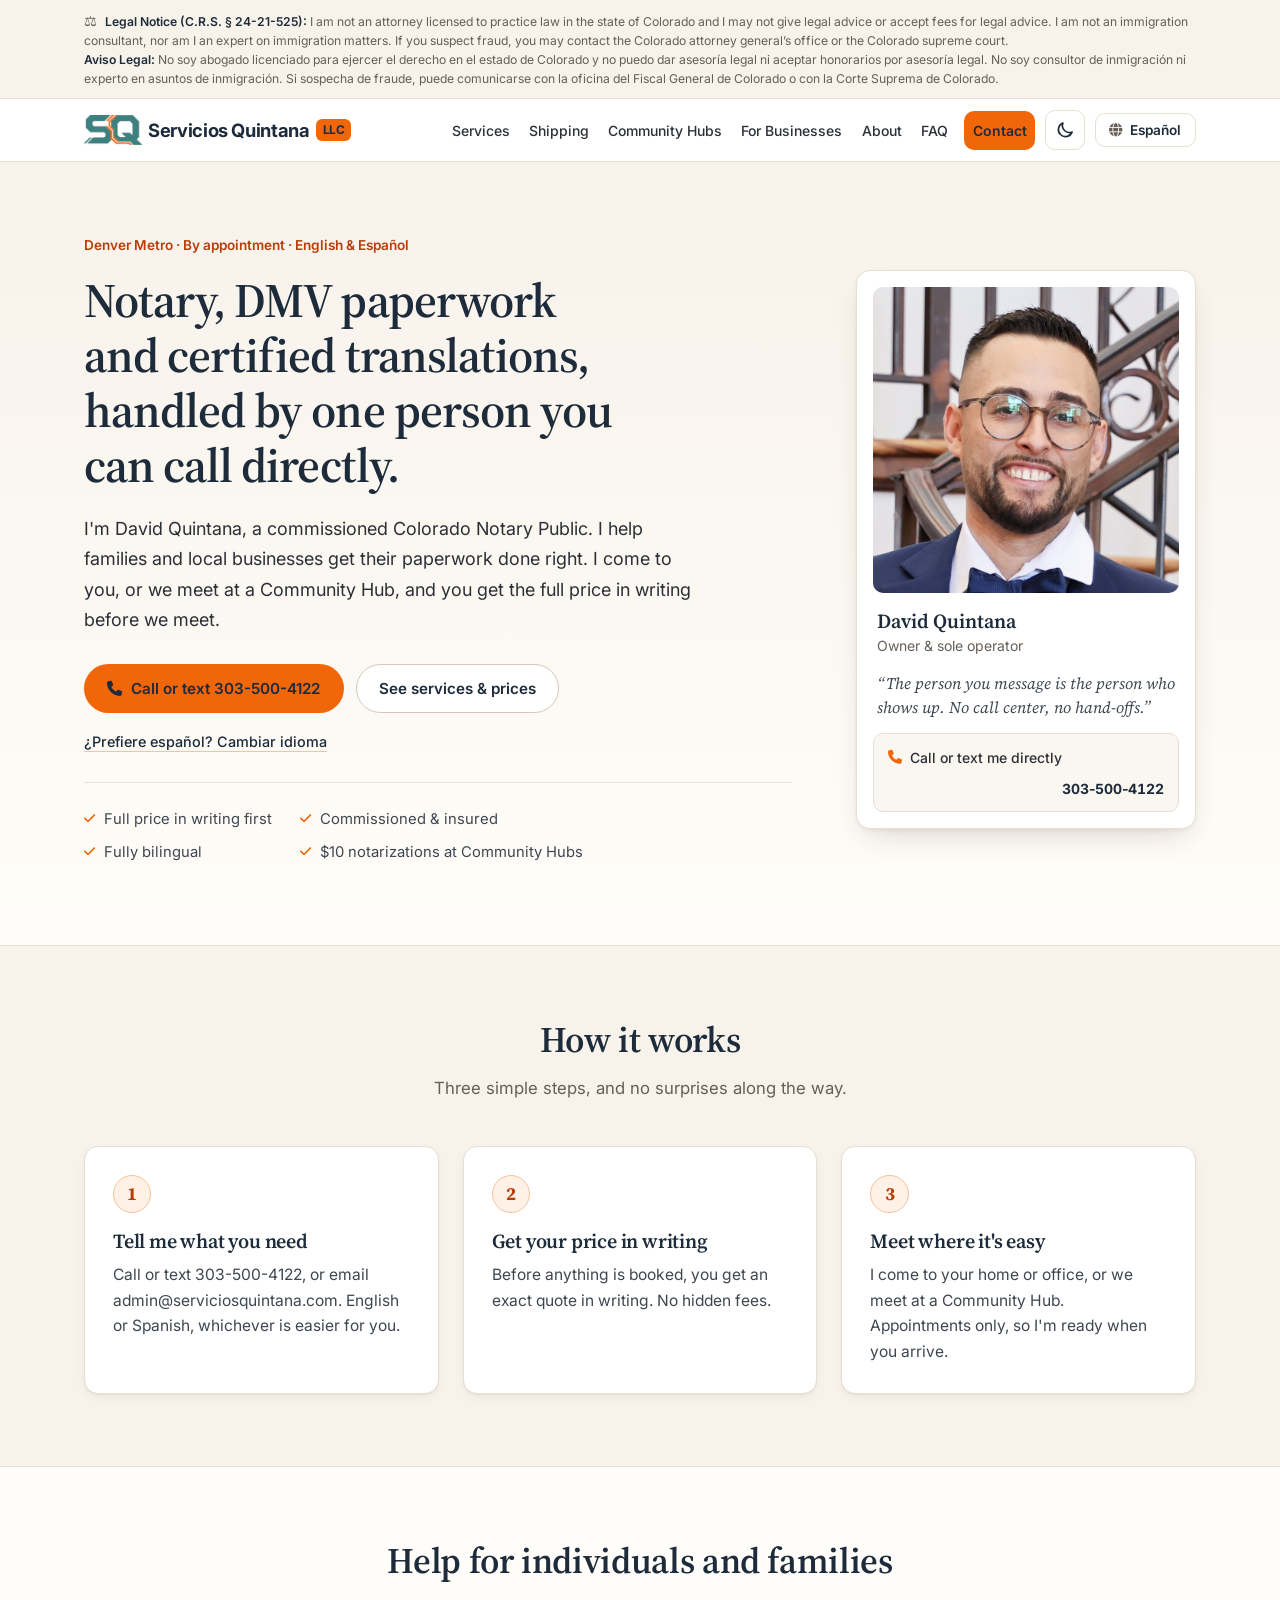
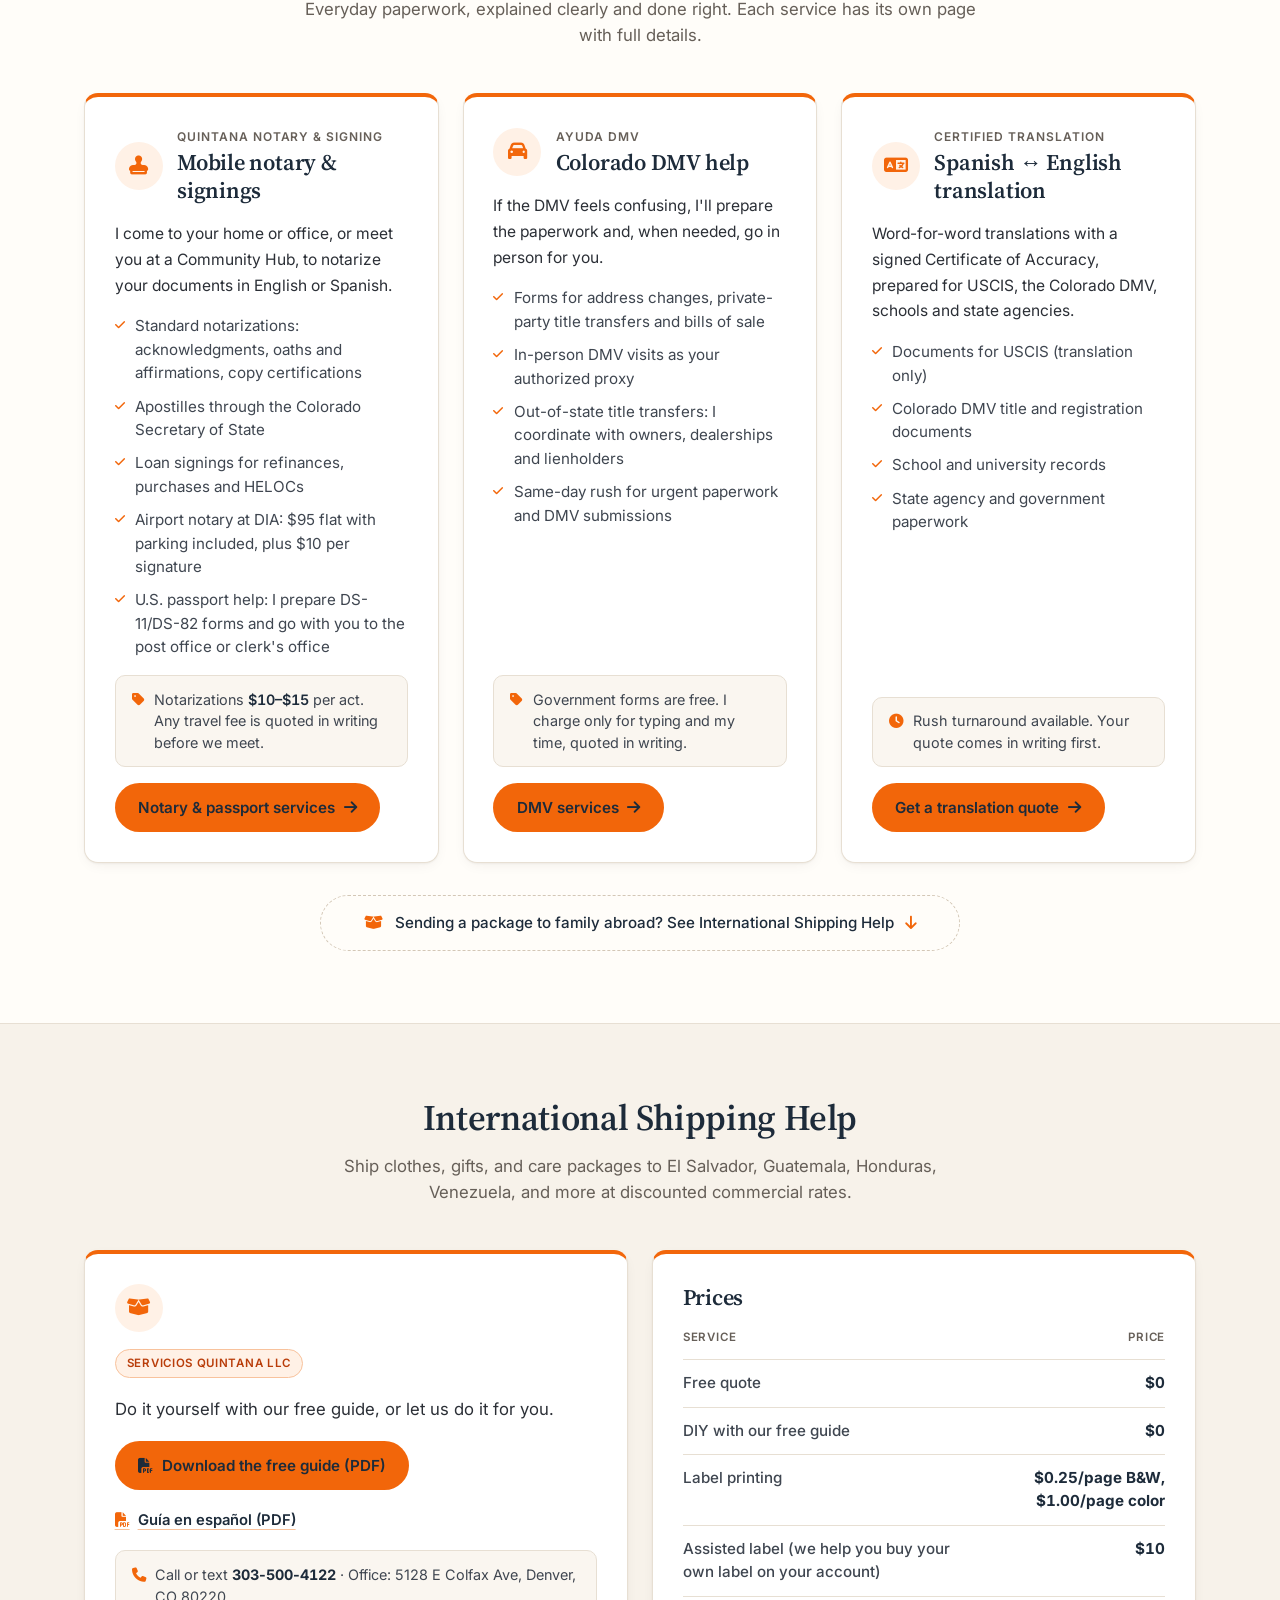
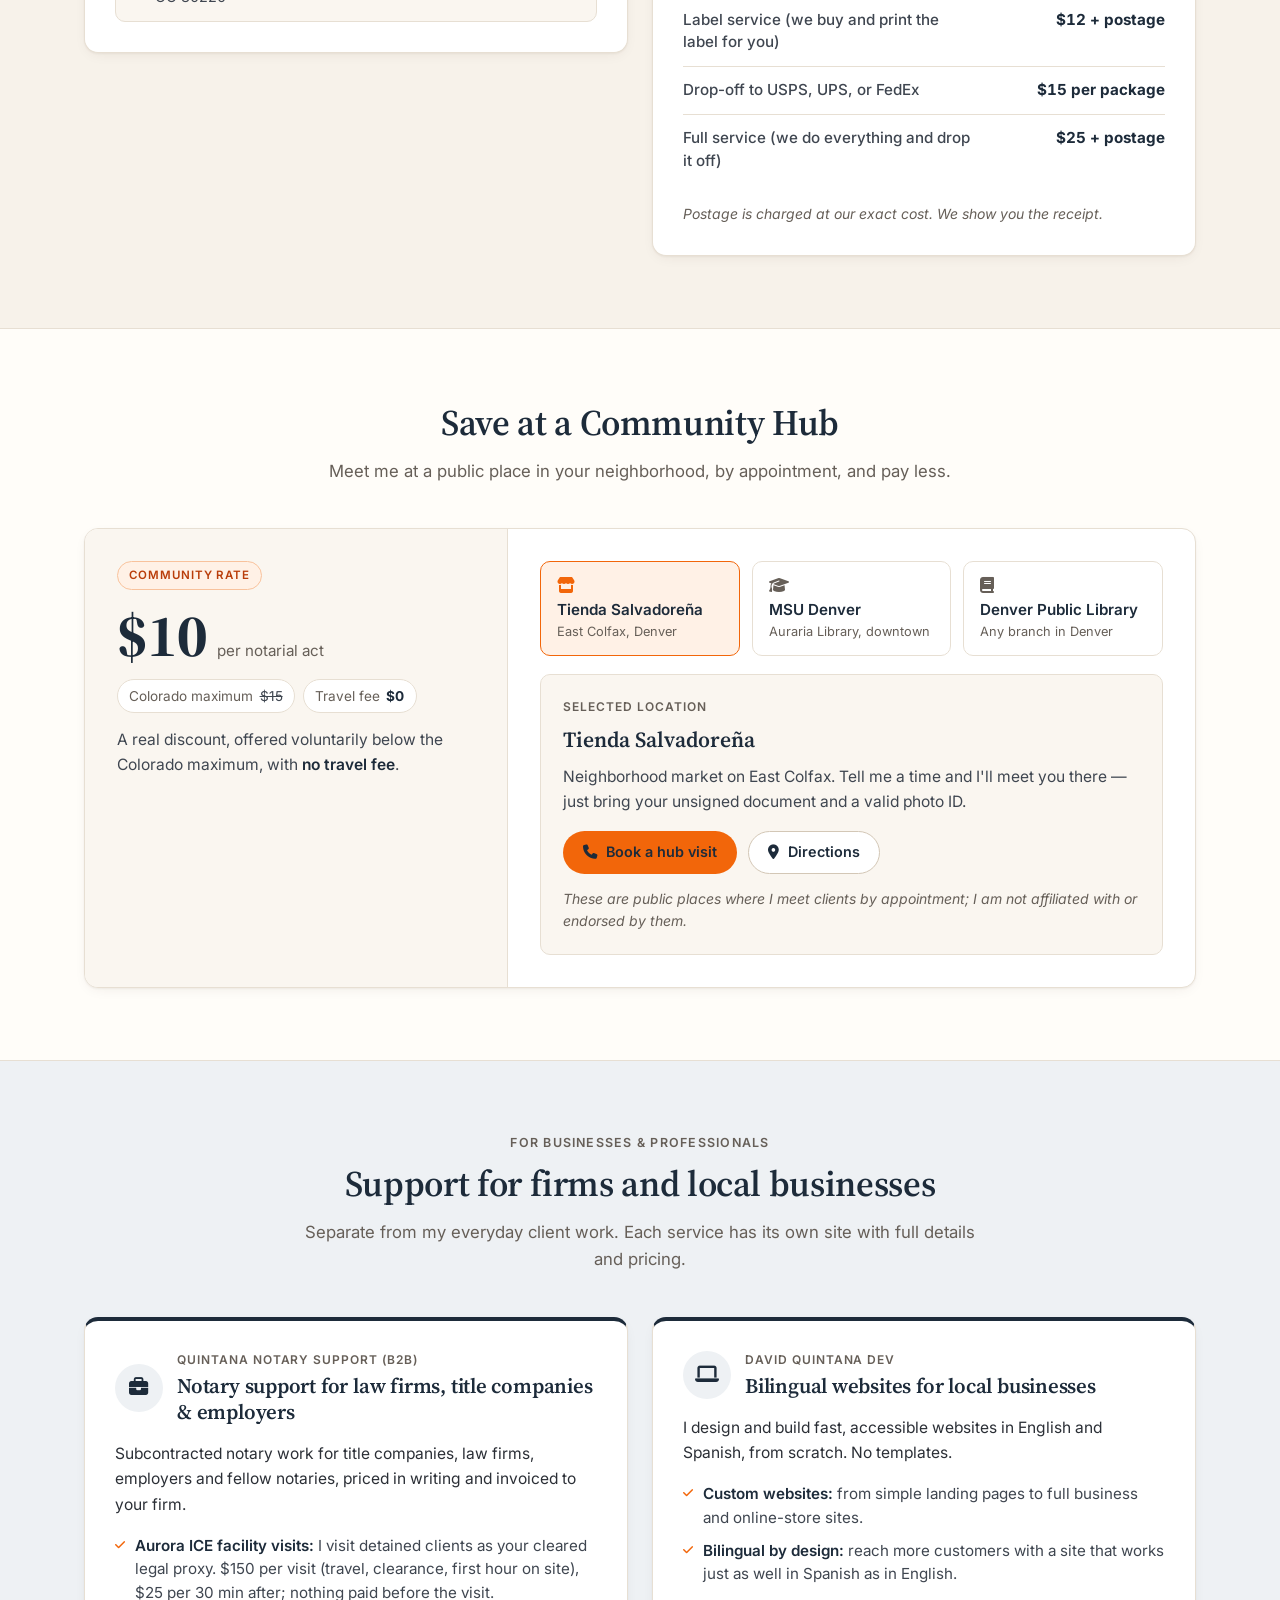
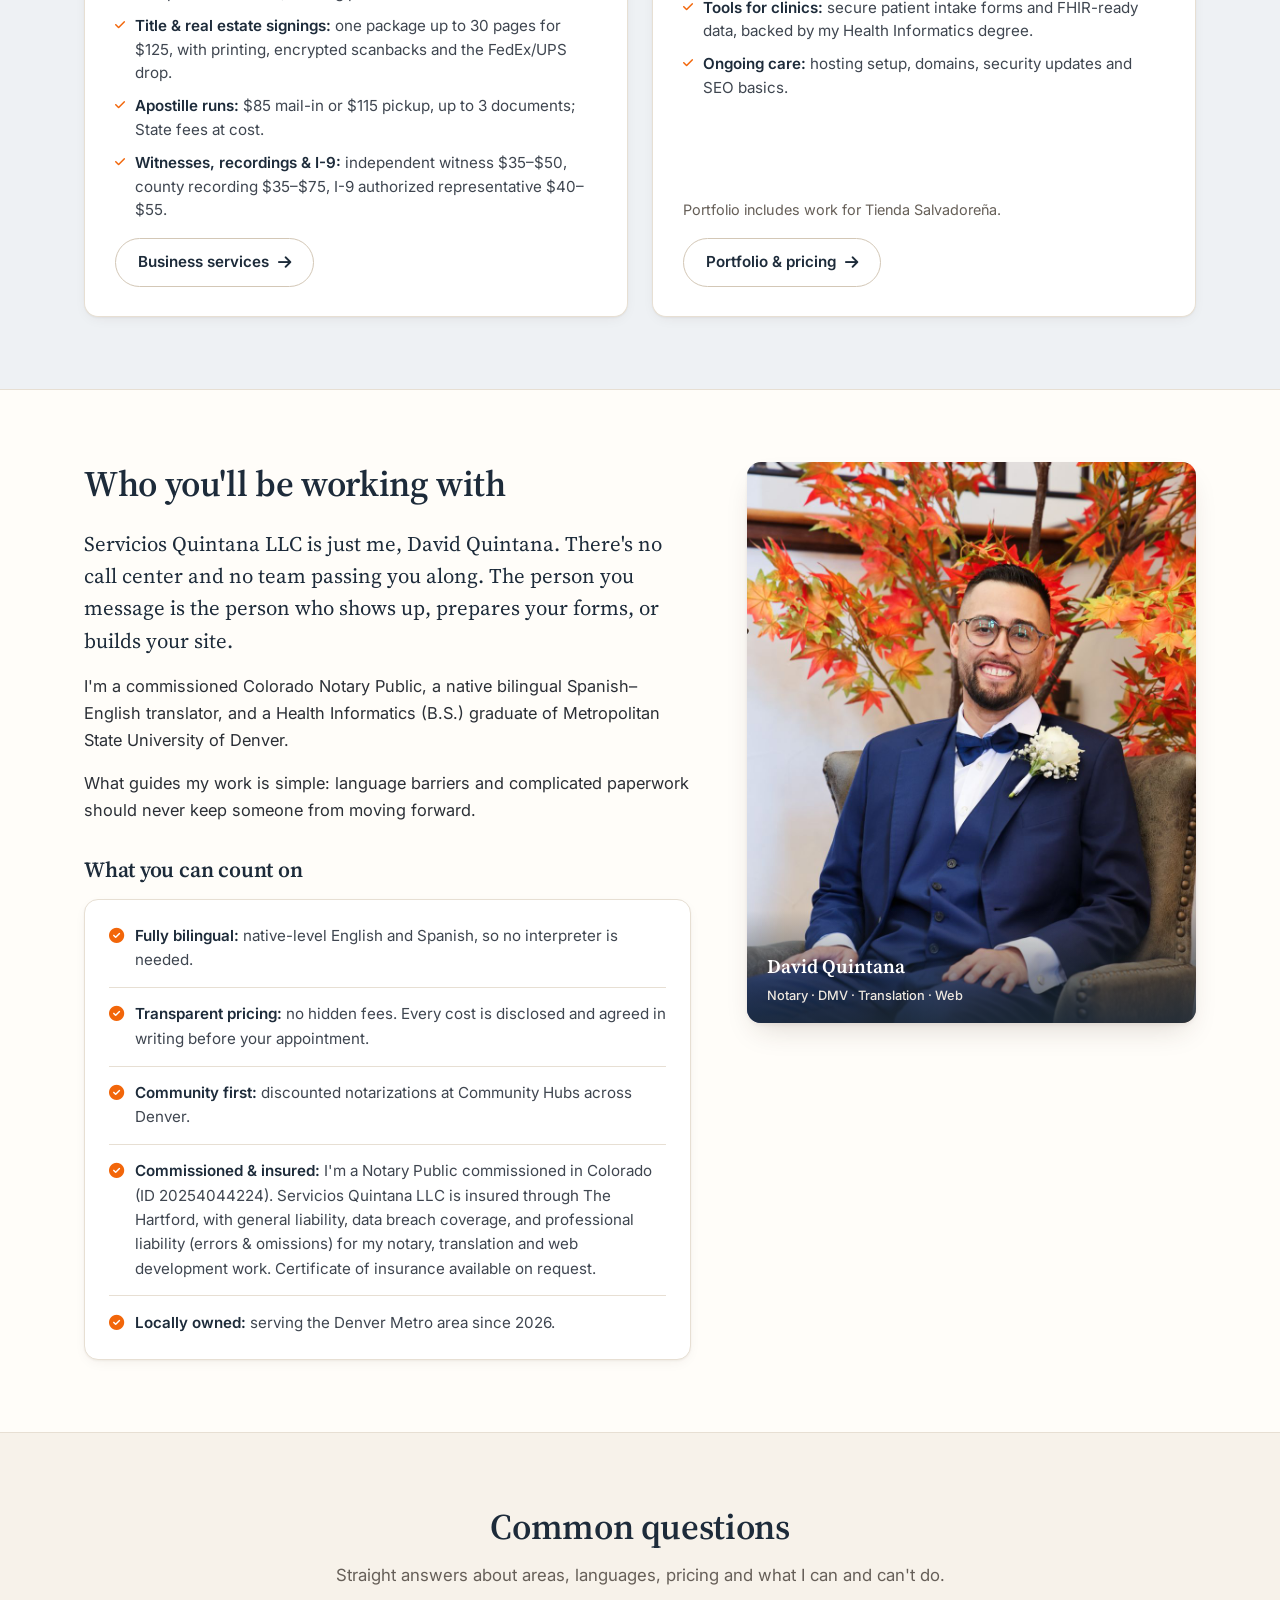
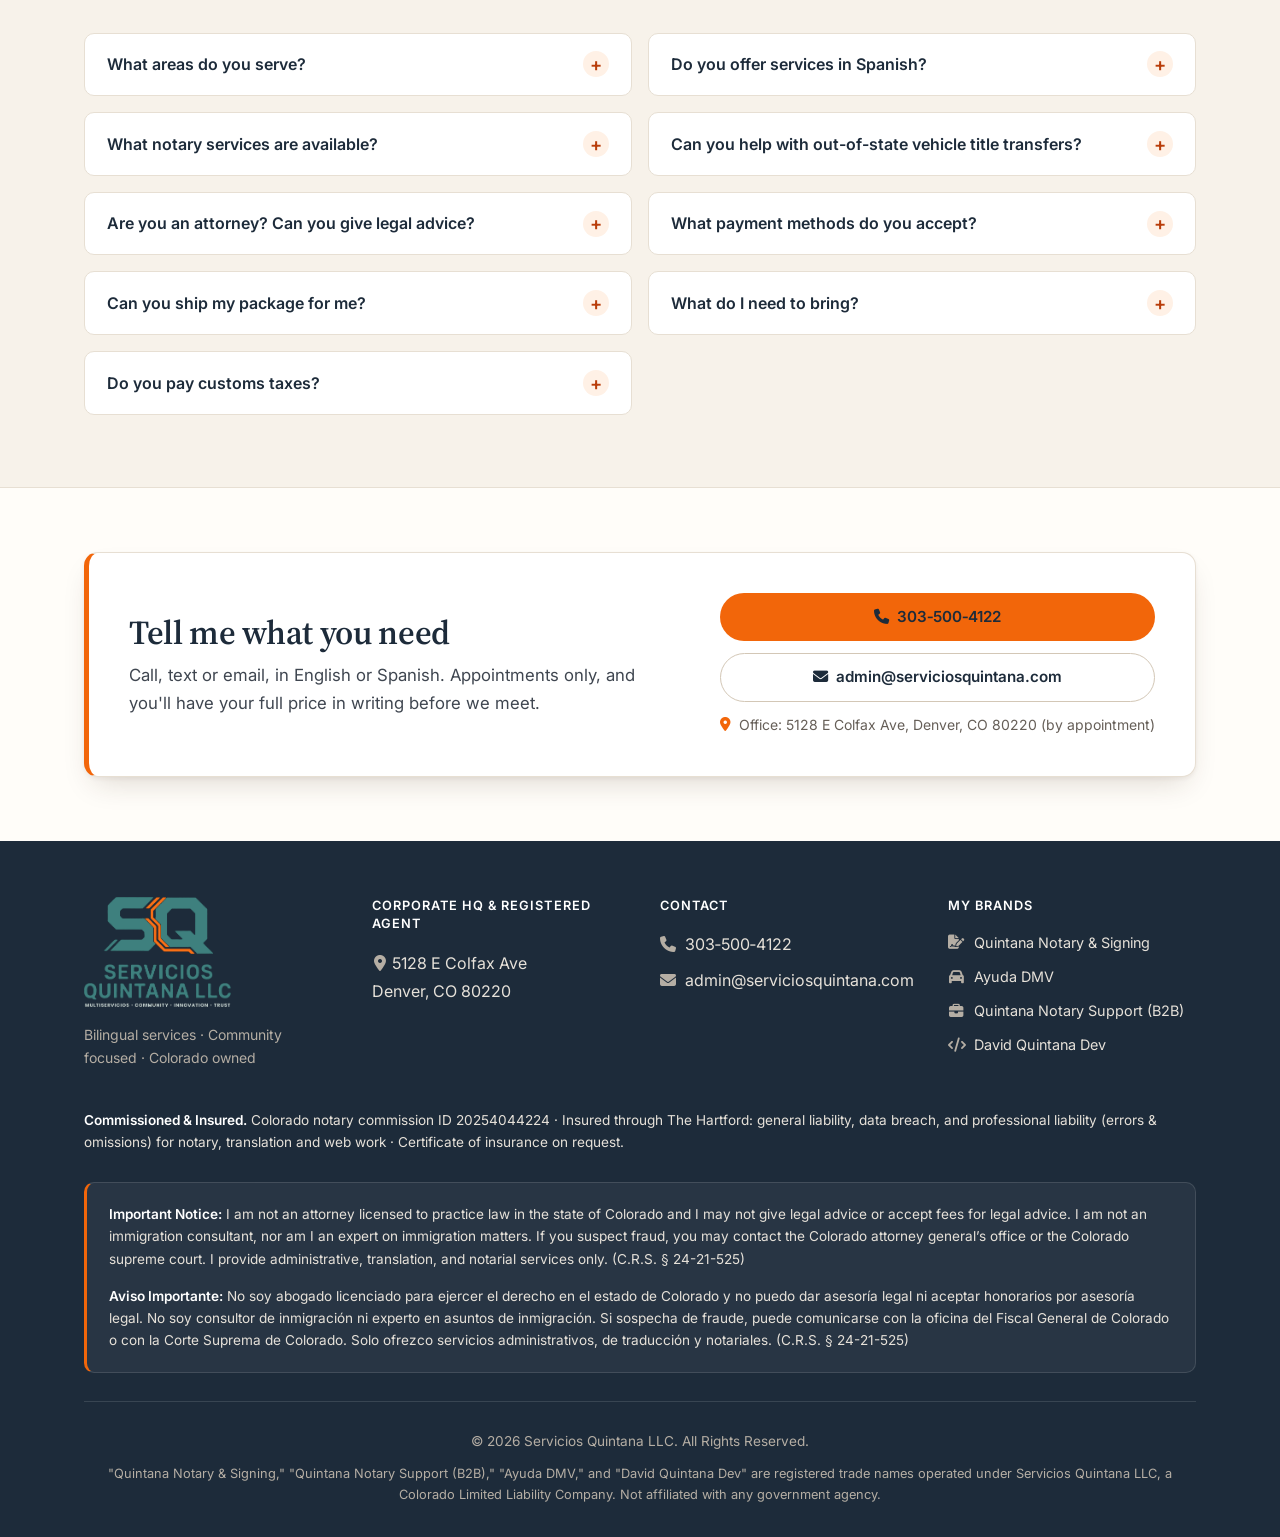
==== index.html @ b21dd656 "Add Shipping to top bar, fix heading order, improve search and AI visibility - Add "Shipping / Envío" ====
<!DOCTYPE html>
<html lang="en">
<head>
    <meta charset="UTF-8">
    <meta name="viewport" content="width=device-width, initial-scale=1.0">

    <!-- ══ PRIMARY META ══════════════════════════════════════════ -->
    <title>Bilingual Notary, DMV Help &amp; Translation in Denver | Servicios Quintana</title>
    <meta name="description" content="Bilingual (English/Spanish) mobile notary, DMV help, certified translations and international shipping help in Denver, CO. Owner-operated by David Quintana. Your price in writing first.">
    <meta name="keywords" content="mobile notary near me, mobile notary Denver Metro, bilingual notary Denver, servicios notariales Denver, servicios notariales en español Denver, apostille Colorado, apostille agent Denver, DMV proxy services Denver, out-of-state title transfers Colorado, I-9 verification Colorado, loan signing Denver, US passport concierge Colorado, certified Spanish English translation Colorado, certified translation for USCIS Denver, bilingual web development Colorado, David Quintana notary, Servicios Quintana LLC, servicios bilingues Colorado, notarizaciones en español Denver, ayuda con el DMV Denver, traducción certificada Denver, international shipping help Denver, ship packages to El Salvador from Denver, envíos internacionales Denver, envíos a El Salvador Guatemala Honduras Venezuela">
    <meta name="robots" content="index, follow, max-image-preview:large, max-snippet:-1">
    <meta name="theme-color" content="#FFFDF9">
    <meta name="author" content="David Quintana — Servicios Quintana LLC">
    <link rel="canonical" href="https://serviciosquintana.com/">

    <!-- ══ GEO ════════════════════════════════════════════════════ -->
    <meta name="geo.region" content="US-CO">
    <meta name="geo.placename" content="Denver, Colorado">
    <meta name="geo.position" content="39.740;-104.928">
    <meta name="ICBM" content="39.740, -104.928">

    <!-- ══ OPEN GRAPH ════════════════════════════════════════════ -->
    <meta property="og:type" content="website">
    <meta property="og:url" content="https://serviciosquintana.com/">
    <meta property="og:title" content="Servicios Quintana LLC | Bilingual Notary, DMV Help, Translation &amp; Shipping Help in Denver">
    <meta property="og:description" content="Colorado's home for trusted, bilingual services: mobile notary, apostille, DMV proxy, certified translations, international shipping help, and custom web development. Owner-operated by David Quintana. Serving the Denver Metro area &amp; beyond.">
    <meta property="og:image" content="https://serviciosquintana.com/sq-logo-social.png">
    <meta property="og:image:alt" content="Servicios Quintana LLC — Bilingual Services Colorado">
    <meta property="og:locale" content="en_US">
    <meta property="og:locale:alternate" content="es_US">
    <meta property="og:site_name" content="Servicios Quintana LLC">
    <meta property="og:image:width" content="1640">
    <meta property="og:image:height" content="624">

    <!-- ══ TWITTER CARD ══════════════════════════════════════════ -->
    <meta name="twitter:card" content="summary_large_image">
    <meta name="twitter:title" content="Servicios Quintana LLC | Colorado Bilingual Services">
    <meta name="twitter:description" content="Mobile notary, apostille, DMV proxy, certified translations, international shipping help &amp; bilingual web development in Colorado. 100% bilingual — en inglés y en español.">
    <meta name="twitter:image" content="https://serviciosquintana.com/sq-logo-social.png">

    <!-- ══ FONTS & ICONS ══════════════════════════════════════════ -->
    <link rel="preconnect" href="https://fonts.googleapis.com">
    <link rel="preconnect" href="https://fonts.gstatic.com" crossorigin>
    <link href="https://fonts.googleapis.com/css2?family=Inter:wght@400;500;600;700&family=Source+Serif+4:opsz,wght@8..60,600;8..60,700&display=swap" rel="stylesheet">
    <script>
        /* Light/dark: the site is designed light; dark only when the visitor chose it with the toggle */
        (function () {
            var t = null;
            try { t = localStorage.getItem('sqTheme'); } catch (e) {}
            document.documentElement.setAttribute('data-theme', t === 'dark' ? 'dark' : 'light');
        })();
    </script>
    <link rel="stylesheet" href="https://cdnjs.cloudflare.com/ajax/libs/font-awesome/6.4.0/css/all.min.css">
    <link rel="stylesheet" href="styles.css?v=2026-11-03c">

    <!-- ══ SCHEMA — LocalBusiness (parent LLC) ══════════════════ -->
    <script type="application/ld+json">
    {
      "@context": "https://schema.org",
      "@type": "LocalBusiness",
      "@id": "https://serviciosquintana.com/#organization",
      "name": "Servicios Quintana LLC",
      "alternateName": ["Quintana Notary & Signing", "Quintana Notary Support (B2B)", "Ayuda DMV", "David Quintana Dev"],
      "description": "Servicios Quintana LLC is the owner-operated, bilingual (English/Spanish) services practice of David Quintana in Denver, Colorado, offering mobile notary, apostille processing, DMV proxy services, out-of-state title transfers, certified Spanish-English translation, international shipping help, and bilingual web development for the Denver Metro area. By appointment only; every price is given in writing before the appointment.",
      "image": "https://serviciosquintana.com/david-quintana.jpg",
      "url": "https://serviciosquintana.com",
      "telephone": "+13035004122",
      "email": "admin@serviciosquintana.com",
      "contactPoint": {
        "@type": "ContactPoint",
        "telephone": "+13035004122",
        "email": "admin@serviciosquintana.com",
        "contactType": "customer service",
        "availableLanguage": ["English", "Spanish"]
      },
      "founder": {
        "@type": "Person",
        "@id": "https://serviciosquintana.com/#david-quintana",
        "name": "David Quintana"
      },
      "address": {
        "@type": "PostalAddress",
        "streetAddress": "5128 E Colfax Ave",
        "addressLocality": "Denver",
        "addressRegion": "CO",
        "postalCode": "80220",
        "addressCountry": "US"
      },
      "areaServed": [
        {"@type": "City", "name": "Denver, Colorado"},
        {"@type": "State", "name": "Colorado"}
      ],
      "knowsLanguage": ["en", "es"],
      "priceRange": "$$",
      "logo": "https://serviciosquintana.com/sq-logo.png",
      "hasOfferCatalog": {
        "@type": "OfferCatalog",
        "name": "Servicios Quintana LLC — Services",
        "itemListElement": [
          {"@type": "Offer", "itemOffered": {"@type": "Service", "name": "Mobile Notary Public", "areaServed": "Denver Metro, Colorado"}},
          {"@type": "Offer", "itemOffered": {"@type": "Service", "name": "Apostille Processing"}},
          {"@type": "Offer", "itemOffered": {"@type": "Service", "name": "Loan Signings"}},
          {"@type": "Offer", "itemOffered": {"@type": "Service", "name": "I-9 Employment Verification"}},
          {"@type": "Offer", "itemOffered": {"@type": "Service", "name": "U.S. Passport Concierge"}},
          {"@type": "Offer", "itemOffered": {"@type": "Service", "name": "DMV Proxy & Out-of-State Title Transfers"}},
          {"@type": "Offer", "itemOffered": {"@type": "Service", "name": "Certified Spanish-English Translation"}},
          {"@type": "Offer", "itemOffered": {"@type": "Service", "name": "Bilingual Web Development"}},
          {"@type": "Offer", "itemOffered": {"@type": "Service", "name": "International Shipping Help", "alternateName": "Ayuda con Envíos Internacionales", "description": "Help shipping clothes, gifts, and care packages to El Salvador, Guatemala, Honduras, Venezuela, and more at discounted commercial rates. Free do-it-yourself guide in English and Spanish, or we do it for you. Postage is charged at exact cost.", "areaServed": "Denver Metro, Colorado",
            "hasOfferCatalog": {"@type": "OfferCatalog", "name": "International Shipping Help — Prices", "itemListElement": [
              {"@type": "Offer", "name": "Free quote", "price": "0", "priceCurrency": "USD"},
              {"@type": "Offer", "name": "DIY with our free guide", "price": "0", "priceCurrency": "USD"},
              {"@type": "Offer", "name": "Label printing", "description": "$0.25 per page black and white, $1.00 per page color"},
              {"@type": "Offer", "name": "Assisted label (we help you buy your own label on your account)", "price": "10", "priceCurrency": "USD"},
              {"@type": "Offer", "name": "Label service (we buy and print the label for you)", "price": "12", "priceCurrency": "USD", "description": "$12 plus postage at exact cost"},
              {"@type": "Offer", "name": "Drop-off to USPS, UPS, or FedEx", "price": "15", "priceCurrency": "USD", "description": "Per package"},
              {"@type": "Offer", "name": "Full service (we do everything and drop it off)", "price": "25", "priceCurrency": "USD", "description": "$25 plus postage at exact cost"}
            ]}}}
        ]
      },
      "sameAs": [
        "https://quintananotarysigning.com",
        "https://ayudadmv.com",
        "https://davidquintana.dev"
      ]
    }
    </script>

    <!-- ══ SCHEMA — Person (David Quintana / E-E-A-T) ═══════════ -->
    <script type="application/ld+json">
    {
      "@context": "https://schema.org",
      "@type": "Person",
      "@id": "https://serviciosquintana.com/#david-quintana",
      "name": "David Quintana",
      "image": "https://serviciosquintana.com/david-quintana.jpg",
      "url": "https://serviciosquintana.com/#about",
      "jobTitle": "Owner, Bilingual Notary Public & Spanish–English Translator",
      "worksFor": {"@type": "LocalBusiness", "name": "Servicios Quintana LLC"},
      "knowsLanguage": ["en", "es"],
      "knowsAbout": [
        "Notary Public services",
        "Apostille processing",
        "Colorado DMV title transfers",
        "Certified Spanish-English translation",
        "Bilingual web development",
        "Health Informatics"
      ],
      "alumniOf": {
        "@type": "CollegeOrUniversity",
        "name": "Metropolitan State University of Denver"
      },
      "hasCredential": [
        {
          "@type": "EducationalOccupationalCredential",
          "credentialCategory": "B.S. Health Informatics (Graduate)",
          "recognizedBy": {"@type": "CollegeOrUniversity", "name": "Metropolitan State University of Denver"}
        }
      ]
    }
    </script>

    <!-- ══ SCHEMA — NotaryPublic ══════════════════════════════════ -->
    <script type="application/ld+json">
    {
      "@context": "https://schema.org",
      "@type": "NotaryPublic",
      "name": "Quintana Notary & Signing",
      "description": "Professional, mobile, and bilingual notary public serving the Denver Metro area of Colorado. Specializing in standard notarizations, apostille processing, loan signings, and U.S. passport concierge services.",
      "url": "https://quintananotarysigning.com",
      "telephone": "+13035004122",
      "areaServed": [
        {"@type": "City", "name": "Denver, Colorado"}
      ],
      "knowsLanguage": ["en", "es"],
      "parentOrganization": {
        "@type": "LocalBusiness",
        "name": "Servicios Quintana LLC"
      }
    }
    </script>

    <!-- ══ SCHEMA — TranslationService ══════════════════════════ -->
    <script type="application/ld+json">
    {
      "@context": "https://schema.org",
      "@type": "ProfessionalService",
      "name": "Certified Translation Services — Servicios Quintana LLC",
      "description": "Certified Spanish-English translation services for USCIS, Colorado DMV, school enrollment, and state agency documents. Includes signed Certificate of Accuracy. Rush turnaround available.",
      "url": "https://quintananotarysigning.com/translate.html",
      "telephone": "+13035004122",
      "areaServed": {"@type": "State", "name": "Colorado"},
      "knowsLanguage": ["en", "es"],
      "parentOrganization": {
        "@type": "LocalBusiness",
        "name": "Servicios Quintana LLC"
      }
    }
    </script>

    <!-- ══ SCHEMA — DMV / AutomotiveBusiness proxy ═══════════════ -->
    <script type="application/ld+json">
    {
      "@context": "https://schema.org",
      "@type": "ProfessionalService",
      "name": "Ayuda DMV — Colorado DMV Proxy Services",
      "description": "Administrative support and in-person DMV proxy services for Denver Metro Colorado residents. Specializing in out-of-state title transfers, document preparation, and same-day rush services.",
      "url": "https://ayudadmv.com",
      "telephone": "+13035004122",
      "areaServed": [
        {"@type": "City", "name": "Denver, Colorado"}
      ],
      "knowsLanguage": ["en", "es"],
      "parentOrganization": {
        "@type": "LocalBusiness",
        "name": "Servicios Quintana LLC"
      }
    }
    </script>

    <!-- ══ SCHEMA — FAQPage ══════════════════════════════════════ -->
    <script type="application/ld+json">
    {
      "@context": "https://schema.org",
      "@type": "FAQPage",
      "mainEntity": [
        {
          "@type": "Question",
          "name": "What areas does Servicios Quintana LLC serve?",
          "acceptedAnswer": {
            "@type": "Answer",
            "text": "I primarily serve the Denver Metro area of Colorado. Mobile notary services extend beyond this area for an additional travel fee. I also operate Community Hubs at Tienda Salvadoreña, MSU Denver (Auraria Library), and any Denver Public Library branch, where notarization is $10 per act with no travel fee."
          }
        },
        {
          "@type": "Question",
          "name": "Does Servicios Quintana LLC offer services in Spanish?",
          "acceptedAnswer": {
            "@type": "Answer",
            "text": "Yes. All services are fully bilingual in English and Spanish. I have native-level fluency in both languages and can assist with bilingual consultations, certified translations, and bilingual accompaniment for passport or government appointments."
          }
        },
        {
          "@type": "Question",
          "name": "What notary services are available?",
          "acceptedAnswer": {
            "@type": "Answer",
            "text": "Quintana Notary & Signing offers standard notarizations (acknowledgments, oaths, copy certifications), apostille processing for international documents, loan signing packages for refinances and purchases, I-9 employment verification, and U.S. passport concierge services."
          }
        },
        {
          "@type": "Question",
          "name": "Can Servicios Quintana LLC help with DMV title transfers?",
          "acceptedAnswer": {
            "@type": "Answer",
            "text": "Yes. Through the Ayuda DMV brand, I handle out-of-state title transfers, in-person DMV proxy services, and document preparation for private-party title transfers and bills of sale."
          }
        },
        {
          "@type": "Question",
          "name": "Is David Quintana an attorney?",
          "acceptedAnswer": {
            "@type": "Answer",
            "text": "No. I am not an attorney licensed to practice law in the state of Colorado and I may not give legal advice or accept fees for legal advice. I am not an immigration consultant, nor am I an expert on immigration matters. If you suspect fraud, you may contact the Colorado attorney general's office or the Colorado supreme court. I provide administrative, notarial, translation, and clerical services only."
          }
        },
        {
          "@type": "Question",
          "name": "Can you ship my package for me?",
          "acceptedAnswer": {
            "@type": "Answer",
            "text": "Yes. With Full Service ($25 + postage) we compare rates, fill out customs, buy and print the label, and drop it off. Postage is charged at our exact cost."
          }
        },
        {
          "@type": "Question",
          "name": "What do I need to bring?",
          "acceptedAnswer": {
            "@type": "Answer",
            "text": "Your items (we need to see what goes in the box), the recipient's full name, phone number, full address with a landmark, and their ID number (for example, DUI in El Salvador, DPI in Guatemala, DNI in Honduras, Cédula in Venezuela)."
          }
        },
        {
          "@type": "Question",
          "name": "Do you pay customs taxes?",
          "acceptedAnswer": {
            "@type": "Answer",
            "text": "No. Each country sets its own taxes, and the recipient may pay them on delivery. We are not responsible for customs holds, taxes, or delivery times set by the carrier and the destination country."
          }
        }
      ]
    }
    </script>
    <!-- Microsoft Clarity (heatmaps, recordings) -->
    <script type="text/javascript">
        (function(c,l,a,r,i,t,y){
            c[a]=c[a]||function(){(c[a].q=c[a].q||[]).push(arguments)};
            t=l.createElement(r);t.async=1;t.src="https://www.clarity.ms/tag/"+i;
            y=l.getElementsByTagName(r)[0];y.parentNode.insertBefore(t,y);
        })(window, document, "clarity", "script", "yq4w5p8u8u");
    </script>
    <!-- Visit counter for the Servicios Quintana dashboard (see ANALYTICS_SETUP.md in the dashboard repo) -->
    <script defer src="https://web-production-d60e6.up.railway.app/api/analytics/t.js"></script>
</head>

<body>

    <!-- ══════════════════════════════════════════════════════
         SKIP LINK (Accessibility)
    ══════════════════════════════════════════════════════ -->
    <a href="#main-content" class="skip-link" data-i18n="skip_link">Skip to main content</a>

    <!-- ══════════════════════════════════════════════════════
         LEGAL DISCLOSURE BANNER (C.R.S. § 24-21-525 — keep visible)
    ══════════════════════════════════════════════════════ -->
    <div class="legal-banner" role="note" aria-label="Legal disclosure">
        <div class="container">
            <p>
                <span class="legal-icon" aria-hidden="true">⚖️</span>
                <strong>Legal Notice (C.R.S. § 24-21-525):</strong>
                I am not an attorney licensed to practice law in the state of Colorado and I may not give legal advice or accept fees for legal advice. I am not an immigration consultant, nor am I an expert on immigration matters. If you suspect fraud, you may contact the Colorado attorney general’s office or the Colorado supreme court.
                <br><strong>Aviso Legal:</strong>
                No soy abogado licenciado para ejercer el derecho en el estado de Colorado y no puedo dar asesoría legal ni aceptar honorarios por asesoría legal. No soy consultor de inmigración ni experto en asuntos de inmigración. Si sospecha de fraude, puede comunicarse con la oficina del Fiscal General de Colorado o con la Corte Suprema de Colorado.
            </p>
        </div>
    </div>

    <!-- ══════════════════════════════════════════════════════
         NAVIGATION
    ══════════════════════════════════════════════════════ -->
    <nav class="navbar" aria-label="Main navigation">
        <div class="container nav-container">
            <a href="#top" class="logo" aria-label="Servicios Quintana LLC — Home">
                <img src="sq-mark.png" alt="" class="logo-mark" width="62" height="32">
                Servicios Quintana <span class="llc">LLC</span>
            </a>
            <ul class="nav-links" role="list" id="nav-links">
                <li><a href="#services" data-i18n="nav_services">Services</a></li>
                <li><a href="#shipping" data-i18n="nav_shipping">Shipping</a></li>
                <li><a href="#hubs"     data-i18n="nav_hubs">Community Hubs</a></li>
                <li><a href="#business" data-i18n="nav_business">For Businesses</a></li>
                <li><a href="#about"    data-i18n="nav_about">About</a></li>
                <li><a href="#faq"      data-i18n="nav_faq">FAQ</a></li>
                <li><a href="#contact" class="btn-nav" data-i18n="nav_contact">Contact</a></li>
            </ul>
            <button type="button" id="theme-toggle" class="theme-toggle" aria-label="Switch to dark mode" title="Light / dark">
                <svg class="theme-icon-sun" width="20" height="20" viewBox="0 0 24 24" fill="none" stroke="currentColor" stroke-width="2" stroke-linecap="round" aria-hidden="true"><circle cx="12" cy="12" r="4.5"/><path d="M12 2v2.5M12 19.5V22M2 12h2.5M19.5 12H22M4.9 4.9l1.8 1.8M17.3 17.3l1.8 1.8M4.9 19.1l1.8-1.8M17.3 6.7l1.8-1.8"/></svg>
                <svg class="theme-icon-moon" width="20" height="20" viewBox="0 0 24 24" fill="none" stroke="currentColor" stroke-width="2" stroke-linecap="round" stroke-linejoin="round" aria-hidden="true"><path d="M20.5 14.5A8.5 8.5 0 0 1 9.5 3.5a8.5 8.5 0 1 0 11 11z"/></svg>
            </button>
            <button class="mobile-toggle" aria-label="Open navigation menu" aria-expanded="false" aria-controls="nav-links">
                <i class="fas fa-bars" aria-hidden="true"></i>
            </button>
        </div>
    </nav>

    <!-- ══════════════════════════════════════════════════════
         HERO
    ══════════════════════════════════════════════════════ -->
    <header class="hero" id="top">
        <div class="container hero-layout">
            <div class="hero-content">
                <p class="eyebrow" data-i18n="hero_eyebrow">Denver Metro · By appointment · English &amp; Español</p>
                <h1 data-i18n="hero_h1">Notary, DMV paperwork and certified translations, handled by one person you can call directly.</h1>
                <p class="hero-sub" data-i18n="hero_sub">I'm David Quintana, a commissioned Colorado Notary Public. I help families and local businesses get their paperwork done right. I come to you, or we meet at a Community Hub, and you get the full price in writing before we meet.</p>
                <div class="hero-buttons">
                    <a href="tel:+13035004122" class="btn btn-primary"><i class="fas fa-phone" aria-hidden="true"></i> <span data-i18n="hero_cta_call">Call or text 303-500-4122</span></a>
                    <a href="#services" class="btn btn-secondary"><span data-i18n="hero_cta_services">See services &amp; prices</span></a>
                </div>
                <button type="button" class="hero-lang" id="hero-es-btn" data-i18n="btn_hablamos" aria-label="Switch to Spanish / Cambiar a Español">¿Prefiere español? Cambiar idioma</button>
                <ul class="hero-promises" aria-label="What you can count on">
                    <li><i class="fas fa-check" aria-hidden="true"></i> <span data-i18n="promise_1">Full price in writing first</span></li>
                    <li><i class="fas fa-check" aria-hidden="true"></i> <span data-i18n="promise_2">Commissioned &amp; insured</span></li>
                    <li><i class="fas fa-check" aria-hidden="true"></i> <span data-i18n="promise_3">Fully bilingual</span></li>
                    <li><i class="fas fa-check" aria-hidden="true"></i> <span data-i18n="promise_4">$10 notarizations at Community Hubs</span></li>
                </ul>
            </div>

            <aside class="hero-profile" aria-label="About David Quintana">
                <div class="profile-photo">
                    <img src="david-quintana.jpg?v=2026-10-21" alt="David Quintana, owner of Servicios Quintana LLC" width="800" height="800" fetchpriority="high"
                         onerror="this.remove()">
                    <span class="profile-monogram" aria-hidden="true">DQ</span>
                </div>
                <div class="profile-meta">
                    <p class="profile-name">David Quintana</p>
                    <p class="profile-role" data-i18n="profile_role">Owner &amp; sole operator</p>
                </div>
                <p class="profile-quote" data-i18n="profile_quote">“The person you message is the person who shows up. No call center, no hand-offs.”</p>
                <a class="profile-status" href="tel:+13035004122" aria-label="Call or text David at 303-500-4122"><i class="fas fa-phone" aria-hidden="true"></i> <span data-i18n="profile_status">Call or text me directly</span> <span class="profile-phone">303&#8209;500&#8209;4122</span></a>
            </aside>
        </div>
    </header>

    <main id="main-content">

        <!-- ══════════════════════════════════════════════════════
             HOW IT WORKS
        ══════════════════════════════════════════════════════ -->
        <section id="how" class="section section--steps" aria-labelledby="how-heading">
            <div class="container">
                <header class="section-header">
                    <h2 id="how-heading" data-i18n="how_h2">How it works</h2>
                    <p data-i18n="how_sub">Three simple steps, and no surprises along the way.</p>
                </header>
                <ol class="steps">
                    <li class="step">
                        <span class="step-num" aria-hidden="true">1</span>
                        <h3 data-i18n="how_1_h">Tell me what you need</h3>
                        <p data-i18n="how_1_p">Call or text 303-500-4122, or email admin@serviciosquintana.com. English or Spanish, whichever is easier for you.</p>
                    </li>
                    <li class="step">
                        <span class="step-num" aria-hidden="true">2</span>
                        <h3 data-i18n="how_2_h">Get your price in writing</h3>
                        <p data-i18n="how_2_p">Before anything is booked, you get an exact quote in writing. No hidden fees.</p>
                    </li>
                    <li class="step">
                        <span class="step-num" aria-hidden="true">3</span>
                        <h3 data-i18n="how_3_h">Meet where it's easy</h3>
                        <p data-i18n="how_3_p">I come to your home or office, or we meet at a Community Hub. Appointments only, so I'm ready when you arrive.</p>
                    </li>
                </ol>
            </div>
        </section>

        <!-- ══════════════════════════════════════════════════════
             EVERYDAY SERVICES (individuals & families)
        ══════════════════════════════════════════════════════ -->
        <section id="services" class="section" aria-labelledby="services-heading">
            <div class="container">
                <header class="section-header">
                    <h2 id="services-heading" data-i18n="services_h2">Help for individuals and families</h2>
                    <p data-i18n="services_sub">Everyday paperwork, explained clearly and done right. Each service has its own page with full details.</p>
                </header>

                <div class="service-grid">

                    <!-- Quintana Notary & Signing -->
                    <article class="card service-card" id="notary" aria-labelledby="notary-heading">
                        <div class="service-card-head">
                            <span class="service-icon" aria-hidden="true"><i class="fas fa-stamp"></i></span>
                            <div>
                                <p class="service-brand">Quintana Notary &amp; Signing</p>
                                <h3 id="notary-heading" data-i18n="notary_h3">Mobile notary &amp; signings</h3>
                            </div>
                        </div>
                        <p data-i18n="notary_intro">I come to your home or office, or meet you at a Community Hub, to notarize your documents in English or Spanish.</p>
                        <ul class="service-list" aria-label="Notary services">
                            <li><i class="fas fa-check" aria-hidden="true"></i> <span data-i18n="notary_s1">Standard notarizations: acknowledgments, oaths and affirmations, copy certifications</span></li>
                            <li><i class="fas fa-check" aria-hidden="true"></i> <span data-i18n="notary_s2">Apostilles through the Colorado Secretary of State</span></li>
                            <li><i class="fas fa-check" aria-hidden="true"></i> <span data-i18n="notary_s3">Loan signings for refinances, purchases and HELOCs</span></li>
                            <li><i class="fas fa-check" aria-hidden="true"></i> <span data-i18n="notary_s4">Airport notary at DIA: $95 flat with parking included, plus $10 per signature</span></li>
                            <li><i class="fas fa-check" aria-hidden="true"></i> <span data-i18n="notary_s5">U.S. passport help: I prepare DS-11/DS-82 forms and go with you to the post office or clerk's office</span></li>
                        </ul>
                        <p class="price-line"><i class="fas fa-tag" aria-hidden="true"></i> <span data-i18n="notary_price">Notarizations <strong>$10–$15</strong> per act. Any travel fee is quoted in writing before we meet.</span></p>
                        <a href="https://quintananotarysigning.com/" target="_blank" rel="noopener noreferrer" class="btn btn-primary btn-card" aria-label="Notary and passport services — Quintana Notary & Signing website">
                            <span data-i18n="notary_cta">Notary &amp; passport services</span> <i class="fas fa-arrow-right" aria-hidden="true"></i>
                        </a>
                    </article>

                    <!-- Ayuda DMV -->
                    <article class="card service-card" id="dmv" aria-labelledby="dmv-heading">
                        <div class="service-card-head">
                            <span class="service-icon" aria-hidden="true"><i class="fas fa-car"></i></span>
                            <div>
                                <p class="service-brand">Ayuda DMV</p>
                                <h3 id="dmv-heading" data-i18n="dmv_h3">Colorado DMV help</h3>
                            </div>
                        </div>
                        <p data-i18n="dmv_intro">If the DMV feels confusing, I'll prepare the paperwork and, when needed, go in person for you.</p>
                        <ul class="service-list" aria-label="DMV services">
                            <li><i class="fas fa-check" aria-hidden="true"></i> <span data-i18n="dmv_s1">Forms for address changes, private-party title transfers and bills of sale</span></li>
                            <li><i class="fas fa-check" aria-hidden="true"></i> <span data-i18n="dmv_s2">In-person DMV visits as your authorized proxy</span></li>
                            <li><i class="fas fa-check" aria-hidden="true"></i> <span data-i18n="dmv_s3">Out-of-state title transfers: I coordinate with owners, dealerships and lienholders</span></li>
                            <li><i class="fas fa-check" aria-hidden="true"></i> <span data-i18n="dmv_s4">Same-day rush for urgent paperwork and DMV submissions</span></li>
                        </ul>
                        <p class="price-line"><i class="fas fa-tag" aria-hidden="true"></i> <span data-i18n="dmv_price">Government forms are free. I charge only for typing and my time, quoted in writing.</span></p>
                        <a href="https://ayudadmv.com/" target="_blank" rel="noopener noreferrer" class="btn btn-primary btn-card" aria-label="DMV services — Ayuda DMV website">
                            <span data-i18n="dmv_cta">DMV services</span> <i class="fas fa-arrow-right" aria-hidden="true"></i>
                        </a>
                    </article>

                    <!-- Certified Translation -->
                    <article class="card service-card" id="translation" aria-labelledby="translation-heading">
                        <div class="service-card-head">
                            <span class="service-icon" aria-hidden="true"><i class="fas fa-language"></i></span>
                            <div>
                                <p class="service-brand" data-i18n="trans_brand">Certified Translation</p>
                                <h3 id="translation-heading" data-i18n="trans_h3">Spanish ↔ English translation</h3>
                            </div>
                        </div>
                        <p data-i18n="trans_intro">Word-for-word translations with a signed Certificate of Accuracy, prepared for USCIS, the Colorado DMV, schools and state agencies.</p>
                        <ul class="service-list" aria-label="Documents I translate">
                            <li><i class="fas fa-check" aria-hidden="true"></i> <span data-i18n="trans_s1">Documents for USCIS (translation only)</span></li>
                            <li><i class="fas fa-check" aria-hidden="true"></i> <span data-i18n="trans_s2">Colorado DMV title and registration documents</span></li>
                            <li><i class="fas fa-check" aria-hidden="true"></i> <span data-i18n="trans_s3">School and university records</span></li>
                            <li><i class="fas fa-check" aria-hidden="true"></i> <span data-i18n="trans_s4">State agency and government paperwork</span></li>
                        </ul>
                        <p class="price-line"><i class="fas fa-clock" aria-hidden="true"></i> <span data-i18n="trans_price">Rush turnaround available. Your quote comes in writing first.</span></p>
                        <a href="https://quintananotarysigning.com/translate.html" target="_blank" rel="noopener noreferrer" class="btn btn-primary btn-card" aria-label="Get a certified translation quote">
                            <span data-i18n="trans_cta">Get a translation quote</span> <i class="fas fa-arrow-right" aria-hidden="true"></i>
                        </a>
                    </article>

                </div>

                <a href="#shipping" class="service-also">
                    <i class="fas fa-box-open" aria-hidden="true"></i>
                    <span data-i18n="services_also">Sending a package to family abroad? See International Shipping Help</span>
                    <i class="fas fa-arrow-down" aria-hidden="true"></i>
                </a>
            </div>
        </section>

        <!-- ══════════════════════════════════════════════════════
             INTERNATIONAL SHIPPING HELP (Servicios Quintana LLC)
        ══════════════════════════════════════════════════════ -->
        <section id="shipping" class="section" aria-labelledby="shipping-heading">
            <div class="container">
                <header class="section-header">
                    <h2 id="shipping-heading" data-i18n="ship_h2">International Shipping Help</h2>
                    <p data-i18n="ship_sub">Ship clothes, gifts, and care packages to El Salvador, Guatemala, Honduras, Venezuela, and more at discounted commercial rates.</p>
                </header>

                <div class="translation-layout shipping-layout">
                    <div class="translation-text">
                        <div class="card-icon" aria-hidden="true"><i class="fas fa-box-open"></i></div>
                        <div class="badge-row">
                            <span class="badge">Servicios Quintana LLC</span>
                        </div>
                        <p data-i18n="ship_body">Do it yourself with our free guide, or let us do it for you.</p>
                        <a href="International-Shipping-Guide-Servicios-Quintana-EN.pdf"
                           id="ship-guide-link"
                           data-href-en="International-Shipping-Guide-Servicios-Quintana-EN.pdf"
                           data-href-es="Guia-Envios-Internacionales-Servicios-Quintana-ES.pdf"
                           type="application/pdf"
                           target="_blank"
                           rel="noopener"
                           class="btn btn-gold">
                            <i class="fas fa-file-pdf" aria-hidden="true"></i> <span data-i18n="ship_guide_cta">Download the free guide (PDF)</span>
                        </a>
                        <a href="Guia-Envios-Internacionales-Servicios-Quintana-ES.pdf"
                           id="ship-guide-alt-link"
                           data-href-en="Guia-Envios-Internacionales-Servicios-Quintana-ES.pdf"
                           data-href-es="International-Shipping-Guide-Servicios-Quintana-EN.pdf"
                           type="application/pdf"
                           target="_blank"
                           rel="noopener"
                           class="card-link">
                            <i class="fas fa-file-pdf" aria-hidden="true"></i> <span data-i18n="ship_guide_alt">Guía en español (PDF)</span>
                        </a>
                        <div class="card-pricing-note ship-contact">
                            <i class="fas fa-phone" aria-hidden="true"></i>
                            <span><span data-i18n="ship_contact_call">Call or text</span> <a href="tel:+13035004122" class="mono">303&#8209;500&#8209;4122</a> · <span data-i18n="ship_contact_office">Office:</span> 5128 E Colfax Ave, Denver, CO 80220</span>
                        </div>
                    </div>

                    <div class="translation-text">
                        <h3 id="ship-prices-heading" data-i18n="ship_prices_h3">Prices</h3>
                        <table class="price-menu" aria-labelledby="ship-prices-heading">
                            <thead>
                                <tr>
                                    <th scope="col" data-i18n="ship_col_service">Service</th>
                                    <th scope="col" data-i18n="ship_col_price">Price</th>
                                </tr>
                            </thead>
                            <tbody>
                                <tr><th scope="row" data-i18n="ship_p1">Free quote</th><td class="mono">$0</td></tr>
                                <tr><th scope="row" data-i18n="ship_p2">DIY with our free guide</th><td class="mono">$0</td></tr>
                                <tr><th scope="row" data-i18n="ship_p3">Label printing</th><td class="mono" data-i18n="ship_p3_price">$0.25/page B&amp;W, $1.00/page color</td></tr>
                                <tr><th scope="row" data-i18n="ship_p4">Assisted label (we help you buy your own label on your account)</th><td class="mono">$10</td></tr>
                                <tr><th scope="row" data-i18n="ship_p5">Label service (we buy and print the label for you)</th><td class="mono" data-i18n="ship_p5_price">$12 + postage</td></tr>
                                <tr><th scope="row" data-i18n="ship_p6">Drop-off to USPS, UPS, or FedEx</th><td class="mono" data-i18n="ship_p6_price">$15 per package</td></tr>
                                <tr><th scope="row" data-i18n="ship_p7">Full service (we do everything and drop it off)</th><td class="mono" data-i18n="ship_p7_price">$25 + postage</td></tr>
                            </tbody>
                        </table>
                        <p class="hub-note" data-i18n="ship_postage_note">Postage is charged at our exact cost. We show you the receipt.</p>
                    </div>
                </div>

            </div>
        </section>

        <!-- ══════════════════════════════════════════════════════
             COMMUNITY HUBS
        ══════════════════════════════════════════════════════ -->
        <section id="hubs" class="section" aria-labelledby="hubs-heading">
            <div class="container">
                <header class="section-header">
                    <h2 id="hubs-heading" data-i18n="hubs_h2">Save at a Community Hub</h2>
                    <p data-i18n="hubs_sub">Meet me at a public place in your neighborhood, by appointment, and pay less.</p>
                </header>

                <div class="hub-locator">
                    <div class="hub-rate">
                        <span class="hub-rate-tag" data-i18n="hub_rate_tag">Community rate</span>
                        <p class="hub-rate-price"><span class="hub-rate-num">$10</span><span class="hub-rate-unit" data-i18n="hub_rate_unit">per notarial act</span></p>
                        <ul class="hub-rate-compare" aria-label="Rate comparison">
                            <li><span data-i18n="hub_cmp_max">Colorado maximum</span> <s>$15</s></li>
                            <li><span data-i18n="hub_cmp_travel">Travel fee</span> <b>$0</b></li>
                        </ul>
                        <p data-i18n="hubs_callout_body">A real discount, offered voluntarily below the Colorado maximum, with <strong>no travel fee</strong>.</p>
                    </div>

                    <div class="hub-picker">
                        <div class="hub-tabs" role="tablist" aria-label="Choose a Community Hub">
                            <button type="button" class="hub-tab" role="tab" id="hubtab-tienda" aria-controls="hubpanel" aria-selected="true" data-hub="tienda">
                                <i class="fas fa-store" aria-hidden="true"></i>
                                <span class="hub-tab-name">Tienda Salvadoreña</span>
                                <span class="hub-tab-sub" data-i18n="hub_tienda_sub">East Colfax, Denver</span>
                            </button>
                            <button type="button" class="hub-tab" role="tab" id="hubtab-msu" aria-controls="hubpanel" aria-selected="false" tabindex="-1" data-hub="msu">
                                <i class="fas fa-graduation-cap" aria-hidden="true"></i>
                                <span class="hub-tab-name">MSU Denver</span>
                                <span class="hub-tab-sub" data-i18n="hub_msu_sub">Auraria Library, downtown</span>
                            </button>
                            <button type="button" class="hub-tab" role="tab" id="hubtab-dpl" aria-controls="hubpanel" aria-selected="false" tabindex="-1" data-hub="dpl">
                                <i class="fas fa-book" aria-hidden="true"></i>
                                <span class="hub-tab-name" data-i18n="hub_dpl">Denver Public Library</span>
                                <span class="hub-tab-sub" data-i18n="hub_dpl_sub">Any branch in Denver</span>
                            </button>
                        </div>

                        <div class="hub-panel" id="hubpanel" role="tabpanel" aria-labelledby="hubtab-tienda" aria-live="polite">
                            <p class="hub-panel-label" data-i18n="hub_panel_label">Selected location</p>
                            <p class="hub-panel-title" id="hub-panel-title">Tienda Salvadoreña</p>
                            <p class="hub-panel-desc" id="hub-panel-desc">Neighborhood market on East Colfax. Tell me a time and I'll meet you there — just bring your unsigned document and a valid photo ID.</p>
                            <div class="hub-panel-actions">
                                <a class="btn btn-primary hub-book" href="tel:+13035004122"><i class="fas fa-phone" aria-hidden="true"></i> <span data-i18n="hub_book">Book a hub visit</span></a>
                                <a class="btn btn-secondary hub-map" id="hub-map-link" href="https://www.google.com/maps/search/?api=1&amp;query=Tienda+Salvadore%C3%B1a+East+Colfax+Denver" target="_blank" rel="noopener noreferrer"><i class="fas fa-map-marker-alt" aria-hidden="true"></i> <span data-i18n="hub_directions">Directions</span></a>
                            </div>
                            <p class="hub-note" data-i18n="hub_note">These are public places where I meet clients by appointment; I am not affiliated with or endorsed by them.</p>
                        </div>
                    </div>
                </div>
            </div>
        </section>

        <!-- ══════════════════════════════════════════════════════
             FOR BUSINESSES & PROFESSIONALS (kept apart from everyday services)
        ══════════════════════════════════════════════════════ -->
        <section id="business" class="section section--business" aria-labelledby="business-heading">
            <div class="container">
                <header class="section-header">
                    <p class="section-kicker" data-i18n="biz_kicker">For businesses &amp; professionals</p>
                    <h2 id="business-heading" data-i18n="biz_h2">Support for firms and local businesses</h2>
                    <p data-i18n="biz_sub">Separate from my everyday client work. Each service has its own site with full details and pricing.</p>
                </header>

                <div class="biz-grid">

                    <!-- Quintana Notary Support (B2B) -->
                    <article class="card biz-card" id="b2b" aria-labelledby="b2b-heading">
                        <div class="service-card-head">
                            <span class="service-icon" aria-hidden="true"><i class="fas fa-briefcase"></i></span>
                            <div>
                                <p class="service-brand">Quintana Notary Support (B2B)</p>
                                <h3 id="b2b-heading" data-i18n="b2b_h3">Notary support for law firms, title companies &amp; employers</h3>
                            </div>
                        </div>
                        <p data-i18n="b2b_intro">Subcontracted notary work for title companies, law firms, employers and fellow notaries, priced in writing and invoiced to your firm.</p>
                        <ul class="service-list" aria-label="Business services">
                            <li><i class="fas fa-check" aria-hidden="true"></i> <span data-i18n="b2b_s1"><strong>Aurora ICE facility visits:</strong> I visit detained clients as your cleared legal proxy. $150 per visit (travel, clearance, first hour on site), $25 per 30 min after; nothing paid before the visit.</span></li>
                            <li><i class="fas fa-check" aria-hidden="true"></i> <span data-i18n="b2b_s2"><strong>Title &amp; real estate signings:</strong> one package up to 30 pages for $125, with printing, encrypted scanbacks and the FedEx/UPS drop.</span></li>
                            <li><i class="fas fa-check" aria-hidden="true"></i> <span data-i18n="b2b_s3"><strong>Apostille runs:</strong> $85 mail-in or $115 pickup, up to 3 documents; State fees at cost.</span></li>
                            <li><i class="fas fa-check" aria-hidden="true"></i> <span data-i18n="b2b_s4"><strong>Witnesses, recordings &amp; I-9:</strong> independent witness $35&ndash;$50, county recording $35&ndash;$75, I-9 authorized representative $40&ndash;$55.</span></li>
                        </ul>
                        <a href="https://quintananotarysigning.com/b2b-real-estate.html" target="_blank" rel="noopener noreferrer" class="btn btn-secondary btn-card" aria-label="Business services — Quintana Notary Support website">
                            <span data-i18n="b2b_cta">Business services</span> <i class="fas fa-arrow-right" aria-hidden="true"></i>
                        </a>
                    </article>

                    <!-- David Quintana Dev -->
                    <article class="card biz-card" id="webdev" aria-labelledby="webdev-heading">
                        <div class="service-card-head">
                            <span class="service-icon" aria-hidden="true"><i class="fas fa-laptop"></i></span>
                            <div>
                                <p class="service-brand">David Quintana Dev</p>
                                <h3 id="webdev-heading" data-i18n="dev_h3">Bilingual websites for local businesses</h3>
                            </div>
                        </div>
                        <p data-i18n="dev_intro">I design and build fast, accessible websites in English and Spanish, from scratch. No templates.</p>
                        <ul class="service-list" aria-label="Web development services">
                            <li><i class="fas fa-check" aria-hidden="true"></i> <span data-i18n="dev_s1"><strong>Custom websites:</strong> from simple landing pages to full business and online-store sites.</span></li>
                            <li><i class="fas fa-check" aria-hidden="true"></i> <span data-i18n="dev_s2"><strong>Bilingual by design:</strong> reach more customers with a site that works just as well in Spanish as in English.</span></li>
                            <li><i class="fas fa-check" aria-hidden="true"></i> <span data-i18n="dev_s3"><strong>Tools for clinics:</strong> secure patient intake forms and FHIR-ready data, backed by my Health Informatics degree.</span></li>
                            <li><i class="fas fa-check" aria-hidden="true"></i> <span data-i18n="dev_s4"><strong>Ongoing care:</strong> hosting setup, domains, security updates and SEO basics.</span></li>
                        </ul>
                        <p class="biz-note" data-i18n="dev_portfolio_note">Portfolio includes work for Tienda Salvadoreña.</p>
                        <a href="https://davidquintana.dev/" target="_blank" rel="noopener noreferrer" class="btn btn-secondary btn-card" aria-label="Web portfolio and pricing — David Quintana Dev website">
                            <span data-i18n="dev_cta">Portfolio &amp; pricing</span> <i class="fas fa-arrow-right" aria-hidden="true"></i>
                        </a>
                    </article>

                </div>
            </div>
        </section>

        <!-- ══════════════════════════════════════════════════════
             ABOUT
        ══════════════════════════════════════════════════════ -->
        <section id="about" class="section about-section" aria-labelledby="about-heading">
            <div class="container">
                <div class="split-layout">
                    <div class="split-text">
                        <h2 id="about-heading" data-i18n="about_h2">Who you'll be working with</h2>
                        <p class="large-text" data-i18n="about_p1">Servicios Quintana LLC is just me, David Quintana. There's no call center and no team passing you along. The person you message is the person who shows up, prepares your forms, or builds your site.</p>
                        <p data-i18n="about_p2">I'm a commissioned Colorado Notary Public, a native bilingual Spanish–English translator, and a Health Informatics (B.S.) graduate of Metropolitan State University of Denver.</p>
                        <p data-i18n="about_p3">What guides my work is simple: language barriers and complicated paperwork should never keep someone from moving forward.</p>

                        <h3 class="about-trust-heading" data-i18n="about_trust_h3">What you can count on</h3>
                        <ul class="trust-list" aria-label="What you can count on">
                            <li><i class="fas fa-check-circle" aria-hidden="true"></i> <span data-i18n="trust_1"><strong>Fully bilingual:</strong> native-level English and Spanish, so no interpreter is needed.</span></li>
                            <li><i class="fas fa-check-circle" aria-hidden="true"></i> <span data-i18n="trust_2"><strong>Transparent pricing:</strong> no hidden fees. Every cost is disclosed and agreed in writing before your appointment.</span></li>
                            <li><i class="fas fa-check-circle" aria-hidden="true"></i> <span data-i18n="trust_3"><strong>Community first:</strong> discounted notarizations at Community Hubs across Denver.</span></li>
                            <li><i class="fas fa-check-circle" aria-hidden="true"></i> <span data-i18n="trust_5"><strong>Commissioned &amp; insured:</strong> I'm a Notary Public commissioned in Colorado (ID 20254044224). Servicios Quintana LLC is insured through The Hartford, with general liability, data breach coverage, and professional liability (errors &amp; omissions) for my notary, translation and web development work. Certificate of insurance available on request.</span></li>
                            <li><i class="fas fa-check-circle" aria-hidden="true"></i> <span data-i18n="trust_4"><strong>Locally owned:</strong> serving the Denver Metro area since 2026.</span></li>
                        </ul>
                    </div>

                    <div class="split-visual">
                        <figure class="about-photo">
                            <img src="david-quintana-about.jpg?v=2026-10-21"
                                 alt="David Quintana, owner of Servicios Quintana LLC, seated in a navy suit"
                                 width="960" height="1200" loading="lazy" decoding="async">
                            <figcaption>
                                <span class="about-photo-name">David Quintana</span>
                                <span class="about-photo-role" data-i18n="about_photo_role">Notary · DMV · Translation · Web</span>
                            </figcaption>
                        </figure>
                    </div>
                </div>
            </div>
        </section>

        <!-- ══════════════════════════════════════════════════════
             FAQ
        ══════════════════════════════════════════════════════ -->
        <section id="faq" class="section" aria-labelledby="faq-heading">
            <div class="container">
                <header class="section-header">
                    <h2 id="faq-heading" data-i18n="faq_h2">Common questions</h2>
                    <p data-i18n="faq_sub">Straight answers about areas, languages, pricing and what I can and can't do.</p>
                </header>

                <div class="faq-grid">

                    <details class="faq-item">
                        <summary class="faq-question" data-i18n="faq_q1">What areas do you serve?</summary>
                        <div class="faq-answer">
                            <p data-i18n="faq_a1">I primarily serve the Denver Metro area of Colorado. Mobile notary services extend beyond this area for an additional travel fee. I also meet clients by appointment at Community Hubs (Tienda Salvadoreña, MSU Denver's Auraria Library, and any Denver Public Library branch), where notarization is $10 per act with no travel charge. These are public places where I meet clients; I am not affiliated with or endorsed by them.</p>
                        </div>
                    </details>

                    <details class="faq-item">
                        <summary class="faq-question" data-i18n="faq_q2">Do you offer services in Spanish?</summary>
                        <div class="faq-answer">
                            <p data-i18n="faq_a2">Yes — all services are fully bilingual in English and Spanish. I have native-level fluency in both languages and can assist with bilingual consultations, certified translations, and bilingual accompaniment to government appointments.</p>
                        </div>
                    </details>

                    <details class="faq-item">
                        <summary class="faq-question" data-i18n="faq_q3">What notary services are available?</summary>
                        <div class="faq-answer">
                            <p data-i18n="faq_a3">Quintana Notary &amp; Signing offers standard notarizations (acknowledgments, oaths, copy certifications), apostille processing for international documents via the Colorado Secretary of State, loan signing packages, I-9 employment verification, and U.S. passport concierge services.</p>
                        </div>
                    </details>

                    <details class="faq-item">
                        <summary class="faq-question" data-i18n="faq_q4">Can you help with out-of-state vehicle title transfers?</summary>
                        <div class="faq-answer">
                            <p data-i18n="faq_a4">Yes. Through the Ayuda DMV brand, I handle out-of-state title transfers, in-person DMV proxy services, and document preparation for private-party title transfers and bills of sale in Colorado.</p>
                        </div>
                    </details>

                    <details class="faq-item">
                        <summary class="faq-question" data-i18n="faq_q5">Are you an attorney? Can you give legal advice?</summary>
                        <div class="faq-answer">
                            <p data-i18n="faq_a5">No. I am not an attorney licensed to practice law in the state of Colorado and I may not give legal advice or accept fees for legal advice. I am not an immigration consultant, nor am I an expert on immigration matters. If you suspect fraud, you may contact the Colorado attorney general’s office or the Colorado supreme court. I provide administrative, notarial, translation, and clerical services only. (C.R.S. § 24-21-525)</p>
                        </div>
                    </details>

                    <details class="faq-item">
                        <summary class="faq-question" data-i18n="faq_q6">What payment methods do you accept?</summary>
                        <div class="faq-answer">
                            <p data-i18n="faq_a6">I accept Cash, Venmo, Zelle, bank transfer (ACH), and Credit/Debit Card. Credit card payments have a 2% processing surcharge; debit cards have none; there is no surcharge for cash, Venmo, Zelle, or bank transfer. Notice required by Colorado: To cover the cost of processing a credit or charge card transaction, and pursuant to section 5-2-212, Colorado Revised Statutes, a seller or lessor may impose a processing surcharge in an amount not to exceed 2% of the total payment made for goods or services purchased or leased by use of a credit or charge card. A seller or lessor shall not impose a processing surcharge on payments made by use of cash, a check, or a debit card or redemption of a gift card. Payment is required upfront to confirm appointments (ICE facility visits are paid after the visit). Cancel or reschedule with 24+ hours' notice and what you paid stays as credit on your account (it doesn't expire); with less notice or a no-show, I keep the deposit shown on your invoice and the rest is credit; if I cancel, you get a full refund. You will always receive an exact quote in writing before your appointment is confirmed.</p>
                        </div>
                    </details>

                    <details class="faq-item">
                        <summary class="faq-question" data-i18n="faq_q7">Can you ship my package for me?</summary>
                        <div class="faq-answer">
                            <p data-i18n="faq_a7">Yes. With Full Service ($25 + postage) we compare rates, fill out customs, buy and print the label, and drop it off. Postage is charged at our exact cost.</p>
                        </div>
                    </details>

                    <details class="faq-item">
                        <summary class="faq-question" data-i18n="faq_q8">What do I need to bring?</summary>
                        <div class="faq-answer">
                            <p data-i18n="faq_a8">Your items (we need to see what goes in the box), the recipient's full name, phone number, full address with a landmark, and their ID number (for example, DUI in El Salvador, DPI in Guatemala, DNI in Honduras, Cédula in Venezuela).</p>
                        </div>
                    </details>

                    <details class="faq-item">
                        <summary class="faq-question" data-i18n="faq_q9">Do you pay customs taxes?</summary>
                        <div class="faq-answer">
                            <p data-i18n="faq_a9">No. Each country sets its own taxes, and the recipient may pay them on delivery. We are not responsible for customs holds, taxes, or delivery times set by the carrier and the destination country.</p>
                        </div>
                    </details>

                </div><!-- /.faq-grid -->
            </div>
        </section>

        <!-- ══════════════════════════════════════════════════════
             CONTACT
        ══════════════════════════════════════════════════════ -->
        <section id="contact" class="section section--contact" aria-labelledby="contact-heading">
            <div class="container">
                <div class="contact-card">
                    <div class="contact-text">
                        <h2 id="contact-heading" data-i18n="contact_h2">Tell me what you need</h2>
                        <p data-i18n="contact_p">Call, text or email, in English or Spanish. Appointments only, and you'll have your full price in writing before we meet.</p>
                    </div>
                    <div class="contact-actions">
                        <a href="tel:+13035004122" class="btn btn-primary" aria-label="Call or text Servicios Quintana LLC at 303-500-4122"><i class="fas fa-phone" aria-hidden="true"></i> <span>303&#8209;500&#8209;4122</span></a>
                        <a href="mailto:admin@serviciosquintana.com" class="btn btn-secondary"><i class="fas fa-envelope" aria-hidden="true"></i> <span>admin@serviciosquintana.com</span></a>
                        <p class="contact-office"><i class="fas fa-map-marker-alt" aria-hidden="true"></i> <span data-i18n="contact_office">Office: 5128 E Colfax Ave, Denver, CO 80220 (by appointment)</span></p>
                    </div>
                </div>
            </div>
        </section>

    </main>

    <!-- ══════════════════════════════════════════════════════
         FOOTER
    ══════════════════════════════════════════════════════ -->
    <footer aria-label="Servicios Quintana LLC — Contact and Legal Information">
        <div class="container">
            <div class="footer-grid">

                <div class="footer-brand">
                    <img
                        src="sq-logo.png"
                        alt="Servicios Quintana LLC — Multiservicios · Community · Innovation · Trust"
                        class="footer-logo"
                        width="161"
                        height="120"
                        loading="lazy"
                    >
                    <p data-i18n="footer_tagline">Bilingual services · Community focused · Colorado owned</p>
                </div>

                <div class="footer-info">
                    <h2 class="footer-h" data-i18n="footer_hq_h5">Corporate HQ &amp; Registered Agent</h2>
                    <address>
                        <i class="fas fa-map-marker-alt" aria-hidden="true"></i>
                        5128 E Colfax Ave<br>
                        Denver, CO 80220
                    </address>
                </div>

                <div class="footer-contact">
                    <h2 class="footer-h" data-i18n="footer_contact_h5">Contact</h2>
                    <p>
                        <i class="fas fa-phone" aria-hidden="true"></i>
                        <a href="tel:+13035004122" aria-label="Call Servicios Quintana LLC at 303-500-4122">303&#8209;500&#8209;4122</a>
                    </p>
                    <p>
                        <i class="fas fa-envelope" aria-hidden="true"></i>
                        <a href="mailto:admin@serviciosquintana.com" aria-label="Email Servicios Quintana LLC">admin@serviciosquintana.com</a>
                    </p>
                </div>

                <div class="footer-brands-nav">
                    <h2 class="footer-h" data-i18n="footer_brands_nav_h5">My Brands</h2>
                    <nav aria-label="Brand websites">
                        <ul>
                            <li><a href="https://quintananotarysigning.com/" target="_blank" rel="noopener noreferrer" aria-label="Visit Quintana Notary and Signing website"><i class="fas fa-file-signature" aria-hidden="true"></i> Quintana Notary &amp; Signing</a></li>
                            <li><a href="https://ayudadmv.com/" target="_blank" rel="noopener noreferrer" aria-label="Visit Ayuda DMV website"><i class="fas fa-car" aria-hidden="true"></i> Ayuda DMV</a></li>
                            <li><a href="https://quintananotarysigning.com/b2b-real-estate.html" target="_blank" rel="noopener noreferrer" aria-label="Visit Quintana Notary Support business services"><i class="fas fa-briefcase" aria-hidden="true"></i> Quintana Notary Support (B2B)</a></li>
                            <li><a href="https://davidquintana.dev/" target="_blank" rel="noopener noreferrer" aria-label="Visit David Quintana Dev website"><i class="fas fa-code" aria-hidden="true"></i> David Quintana Dev</a></li>
                        </ul>
                    </nav>
                </div>

            </div><!-- /.footer-grid -->
            <p class="footer-insured" data-i18n="footer_insured"><strong>Commissioned &amp; Insured.</strong> Colorado notary commission ID 20254044224 · Insured through The Hartford: general liability, data breach, and professional liability (errors &amp; omissions) for notary, translation and web work · Certificate of insurance on request.</p>

            <section class="statutory-disclaimer" aria-label="Statutory Legal Disclaimer">
                <p data-i18n="footer_statutory_en">
                    <strong>Important Notice:</strong> I am not an attorney licensed to practice law in the state of Colorado and I may not give legal advice or accept fees for legal advice. I am not an immigration consultant, nor am I an expert on immigration matters. If you suspect fraud, you may contact the Colorado attorney general’s office or the Colorado supreme court. I provide administrative, translation, and notarial services only. (C.R.S. § 24-21-525)
                </p>
                <p data-i18n="footer_statutory_es">
                    <strong>Aviso Importante:</strong> No soy abogado licenciado para ejercer el derecho en el estado de Colorado y no puedo dar asesoría legal ni aceptar honorarios por asesoría legal. No soy consultor de inmigración ni experto en asuntos de inmigración. Si sospecha de fraude, puede comunicarse con la oficina del Fiscal General de Colorado o con la Corte Suprema de Colorado. Solo ofrezco servicios administrativos, de traducción y notariales. (C.R.S. § 24-21-525)
                </p>
            </section>

            <section class="footer-legal" aria-label="Legal Information">
                <p>© <span id="year">2026</span> Servicios Quintana LLC. All Rights Reserved.</p>
                <p class="disclaimer">
                    "Quintana Notary &amp; Signing," "Quintana Notary Support (B2B)," "Ayuda DMV," and "David Quintana Dev" are registered trade names operated under Servicios Quintana LLC, a Colorado Limited Liability Company. Not affiliated with any government agency.
                </p>
            </section>

        </div>
    </footer>

    <button id="back-to-top" aria-label="Back to top of page">
        <i class="fas fa-arrow-up" aria-hidden="true"></i>
        <span data-i18n="back_to_top">Back to Top</span>
    </button>

    <script src="main.js?v=2026-11-03c"></script>
</body>
</html>
---- styles.css ----
/* SERVICIOS QUINTANA LLC — styles.css
   2026-11 redesign: warm, human-first, calm.
   ------------------------------------------------------------------
   Rules this sheet follows:
   1. Warm paper backgrounds, white cards, deep navy ink. Orange
      (anaranjado, from the logo) is for buttons, highlights and hover
      states only — never for body text.
   2. Headings use a serif (Source Serif 4) for a personal, trustworthy
      feel; body text and prices use Inter. No code fonts, grids or
      terminal styling.
   3. Everyday services come first; business/professional services sit
      in their own, quieter section further down.
   4. Legal notices stay visible: the top banner and the footer notice.
   Hooks used by main.js: .card/.reveal, #lang-toggle, #float-lang,
   #theme-toggle, .nav-links.open, .mobile-toggle, .faq-question,
   .hub-tab, .hub-panel--swap, #back-to-top(.visible), body.is-scrolling.
   Dark mode = token swap under :root[data-theme="dark"].
*/

/* ============================================
   TOKENS
   ============================================ */
:root {
    color-scheme: light;

    /* Ink */
    --heading:       #1D2B3A;   /* deep navy — headings */
    --text:          #2B2F36;   /* body copy */
    --text-2:        #3F4650;   /* lists, answers */
    --muted:         #665F58;   /* captions, notes (warm gray, 5.6:1 on paper) */

    /* Surfaces */
    --bg:            #FFFDF9;   /* warm white */
    --bg-alt:        #F7F2EA;   /* warm paper */
    --bg-biz:        #EEF1F4;   /* cool gray — business section */
    --surface:       #FFFFFF;
    --surface-2:     #FAF6F0;
    --border:        #E7DFD3;
    --border-strong: #D3C7B6;

    /* Brand accent — anaranjado */
    --accent:        #F2660A;
    --accent-hover:  #FF7A1A;
    --accent-ink:    #1D2B3A;   /* text on orange fills */
    --accent-text:   #B93D0A;   /* orange text on light (5.6:1) */
    --accent-soft:   #FFF1E6;
    --accent-line:   #F8C29C;

    /* Footer band */
    --band:          #1D2B3A;
    --band-text:     #E6E1D9;
    --band-muted:    #B5AEA4;

    /* Shape & depth */
    --radius:        14px;
    --radius-sm:     10px;
    --radius-pill:   999px;
    --shadow:        0 1px 2px rgba(60, 40, 20, 0.05), 0 4px 14px -4px rgba(60, 40, 20, 0.08);
    --shadow-hover:  0 2px 4px rgba(60, 40, 20, 0.06), 0 14px 30px -10px rgba(60, 40, 20, 0.18);

    /* Type */
    --font:          'Inter', system-ui, -apple-system, 'Segoe UI', Roboto, sans-serif;
    --serif:         'Source Serif 4', Georgia, 'Times New Roman', serif;
    --mono:          var(--font);

    /* Motion */
    --ease:          cubic-bezier(0.4, 0, 0.2, 1);

    /* Legacy aliases */
    --gold:          var(--accent);
    --orange:        var(--accent);
}

:root[data-theme="dark"] {
    color-scheme: dark;
    --heading:       #F3EEE7;
    --text:          #D6D1CA;
    --text-2:        #CFC9C1;
    --muted:         #A8A198;
    --bg:            #15181D;
    --bg-alt:        #1A1E24;
    --bg-biz:        #181D25;
    --surface:       #1F242B;
    --surface-2:     #1A1F25;
    --border:        #2E343C;
    --border-strong: #434A54;
    --accent-text:   #FF9F52;
    --accent-ink:    #1D2B3A;
    --accent-soft:   rgba(242, 102, 10, 0.13);
    --accent-line:   rgba(242, 102, 10, 0.45);
    --band:          #0F1216;
    --shadow:        0 1px 2px rgba(0, 0, 0, 0.3), 0 4px 14px -4px rgba(0, 0, 0, 0.4);
    --shadow-hover:  0 2px 4px rgba(0, 0, 0, 0.35), 0 14px 30px -10px rgba(0, 0, 0, 0.6);
}

/* ============================================
   RESET & BASE
   ============================================ */
*, *::before, *::after { margin: 0; padding: 0; box-sizing: border-box; }

html { scroll-behavior: smooth; }

body {
    background: var(--bg);
    color: var(--text);
    font-family: var(--font);
    font-size: 16px;
    line-height: 1.65;
    overflow-x: hidden;
    -webkit-font-smoothing: antialiased;
    text-rendering: optimizeLegibility;
}

img { max-width: 100%; }

h1, h2, h3, h4, h5 { color: var(--heading); line-height: 1.25; }
h1, h2, h3 { font-family: var(--serif); font-weight: 600; letter-spacing: -0.01em; }

strong { font-weight: 600; }
a { color: inherit; }

.mono { font-variant-numeric: tabular-nums; }

/* ============================================
   LAYOUT
   ============================================ */
.container {
    max-width: 1160px;
    margin: 0 auto;
    padding: 0 1.5rem;
}

.section {
    padding: 72px 0;
    position: relative;
    background: var(--bg);
    scroll-margin-top: 80px;
}

/* Section backgrounds, set by purpose rather than by position */
#how, #shipping, #faq   { background: var(--bg-alt); }
#business               { background: var(--bg-biz); }
main > .section + .section { border-top: 1px solid var(--border); }

/* ============================================
   ACCESSIBILITY
   ============================================ */
:focus-visible {
    outline: 3px solid var(--accent);
    outline-offset: 3px;
    border-radius: 4px;
}

.skip-link {
    position: absolute;
    top: -100px;
    left: 1rem;
    z-index: 9999;
    background: var(--accent);
    color: var(--accent-ink);
    font-weight: 700;
    padding: 0.75rem 1.25rem;
    border-radius: var(--radius-sm);
    text-decoration: none;
    transition: top 0.2s ease;
}
.skip-link:focus { top: 1rem; }

/* ============================================
   LEGAL DISCLOSURE BANNER (must stay visible)
   ============================================ */
.legal-banner {
    background: var(--bg-alt);
    border-bottom: 1px solid var(--border);
    padding: 0.6rem 0;
}
.legal-banner p {
    color: var(--muted);
    font-size: 0.76rem;
    line-height: 1.55;
}
.legal-banner strong { color: var(--heading); font-weight: 600; }
.legal-icon { font-size: 0.9rem; margin-right: 0.3rem; }

/* ============================================
   NAVIGATION
   ============================================ */
.navbar {
    background: var(--surface);
    border-bottom: 1px solid var(--border);
    position: sticky;
    top: 0;
    z-index: 1000;
    padding: 0.7rem 0;
}

.nav-container {
    display: flex;
    justify-content: space-between;
    align-items: center;
    gap: 0.6rem;
}

.logo {
    font-weight: 700;
    font-size: 1.15rem;
    letter-spacing: -0.02em;
    color: var(--heading);
    text-decoration: none;
    display: inline-flex;
    align-items: center;
    gap: 0.4rem;
    white-space: nowrap;
    flex-shrink: 0;
}
.logo-mark { display: block; height: 30px; width: auto; flex: none; }
.llc {
    background: var(--accent);
    color: var(--accent-ink);
    padding: 0.08rem 0.42rem;
    border-radius: 6px;
    font-size: 0.75rem;
    font-weight: 700;
}

.nav-links {
    display: flex;
    list-style: none;
    gap: 0.1rem;
    align-items: center;
    margin-left: auto;
}
.nav-links a {
    color: var(--text);
    text-decoration: none;
    font-weight: 500;
    font-size: 0.875rem;
    padding: 0.5rem 0.55rem;
    border-radius: var(--radius-sm);
    display: inline-block;
    white-space: nowrap;
    transition: color 0.2s ease, background 0.2s ease;
}
.nav-links a:hover { color: var(--accent-text); background: var(--bg-alt); }

.nav-links a.btn-nav {
    background: var(--accent);
    color: var(--accent-ink);
    font-weight: 600;
    margin-left: 0.35rem;
}
.nav-links a.btn-nav:hover { background: var(--accent-hover); color: var(--accent-ink); }

.mobile-toggle {
    display: none;
    font-size: 1.3rem;
    cursor: pointer;
    background: none;
    border: none;
    color: var(--heading);
    padding: 0.5rem;
    line-height: 1;
}

#lang-toggle,
.theme-toggle {
    background: var(--surface);
    color: var(--heading);
    border: 1px solid var(--border);
    border-radius: var(--radius-sm);
    font-family: var(--font);
    font-weight: 600;
    font-size: 0.85rem;
    cursor: pointer;
    transition: border-color 0.2s ease, color 0.2s ease;
}
#lang-toggle { padding: 0.5rem 0.85rem; white-space: nowrap; }
#lang-toggle::before {
    content: '\f0ac';
    font-family: 'Font Awesome 6 Free';
    font-weight: 900;
    margin-right: 0.45rem;
    color: var(--muted);
}
#lang-toggle:hover,
.theme-toggle:hover { border-color: var(--accent); color: var(--accent-text); }

.theme-toggle {
    display: inline-flex;
    align-items: center;
    justify-content: center;
    width: 40px;
    height: 40px;
    flex-shrink: 0;
}
.theme-icon-sun  { display: none; }
.theme-icon-moon { display: block; }
:root[data-theme="dark"] .theme-icon-sun  { display: block; }
:root[data-theme="dark"] .theme-icon-moon { display: none; }

/* ============================================
   BUTTONS
   ============================================ */
.btn {
    display: inline-flex;
    align-items: center;
    justify-content: center;
    gap: 0.55rem;
    padding: 0.85rem 1.4rem;
    font-family: var(--font);
    font-size: 0.95rem;
    font-weight: 600;
    line-height: 1.3;
    text-align: center;
    text-decoration: none;
    white-space: normal;
    max-width: 100%;
    border-radius: var(--radius-pill);
    border: 1.5px solid transparent;
    cursor: pointer;
    transition: background 0.2s ease, border-color 0.2s ease, color 0.2s ease, box-shadow 0.2s ease;
}

.btn-primary,
.btn-gold {
    background: var(--accent);
    color: var(--accent-ink);
}
.btn-primary:hover,
.btn-gold:hover {
    background: var(--accent-hover);
    box-shadow: 0 8px 18px -8px rgba(242, 102, 10, 0.6);
}

.btn-secondary {
    background: var(--surface);
    color: var(--heading);
    border-color: var(--border-strong);
}
.btn-secondary:hover { border-color: var(--accent); color: var(--accent-text); }

.btn-card { margin-top: auto; align-self: flex-start; }

/* ============================================
   SECTION HEADINGS
   ============================================ */
.section-header {
    text-align: center;
    max-width: 680px;
    margin: 0 auto 2.75rem;
}
.section-header h2,
.split-text h2 {
    font-size: clamp(1.7rem, 1.35rem + 1.2vw, 2.25rem);
    line-height: 1.2;
}
.section-header p {
    margin-top: 0.85rem;
    font-size: 1.05rem;
    color: var(--muted);
    line-height: 1.6;
}
.section-kicker {
    margin: 0 0 0.6rem !important;
    font-size: 0.78rem !important;
    font-weight: 600;
    letter-spacing: 0.1em;
    text-transform: uppercase;
    color: var(--muted);
}

/* ============================================
   HERO
   ============================================ */
.hero {
    background: linear-gradient(180deg, var(--bg-alt) 0%, var(--bg) 100%);
    padding: 72px 0 80px;
    border-bottom: 1px solid var(--border);
}

.hero-layout {
    display: grid;
    grid-template-columns: minmax(0, 1fr) minmax(0, 340px);
    gap: 4rem;
    align-items: center;
}

.eyebrow {
    font-size: 0.85rem;
    font-weight: 600;
    color: var(--accent-text);
    margin-bottom: 1rem;
}

.hero h1 {
    font-size: clamp(2rem, 1.3rem + 2.4vw, 3rem);
    line-height: 1.15;
    letter-spacing: -0.02em;
    margin-bottom: 1.25rem;
    max-width: 22ch;
}

.hero-sub {
    font-size: 1.125rem;
    line-height: 1.7;
    color: var(--text);
    max-width: 56ch;
    margin-bottom: 1.75rem;
}

.hero-buttons { display: flex; flex-wrap: wrap; gap: 0.75rem; align-items: center; }

.hero-lang {
    margin-top: 1rem;
    background: none;
    border: 0;
    padding: 0.25rem 0;
    font-family: var(--font);
    font-size: 0.9rem;
    font-weight: 500;
    color: var(--heading);
    text-decoration: underline;
    text-decoration-color: var(--accent-line);
    text-underline-offset: 4px;
    cursor: pointer;
}
.hero-lang:hover { color: var(--accent-text); text-decoration-color: var(--accent); }

.hero-promises {
    list-style: none;
    display: grid;
    grid-template-columns: repeat(2, max-content);
    gap: 0.55rem 1.75rem;
    margin-top: 1.75rem;
    padding-top: 1.5rem;
    border-top: 1px solid var(--border);
}
.hero-promises li { display: flex; align-items: center; gap: 0.55rem; font-size: 0.925rem; color: var(--text-2); }
.hero-promises .fas { color: var(--accent); font-size: 0.8rem; }

/* Personal card */
.hero-profile {
    background: var(--surface);
    border: 1px solid var(--border);
    border-radius: var(--radius);
    box-shadow: var(--shadow-hover);
    padding: 1rem;
    display: flex;
    flex-direction: column;
    gap: 0.9rem;
}
.profile-photo {
    position: relative;
    aspect-ratio: 1 / 1;
    border-radius: var(--radius-sm);
    overflow: hidden;
    display: grid;
    place-items: center;
    background: var(--bg-alt);
}
.profile-photo img {
    position: absolute;
    inset: 0;
    width: 100%;
    height: 100%;
    object-fit: cover;
    z-index: 1;
}
.profile-monogram { font-family: var(--serif); font-weight: 700; font-size: 4rem; color: var(--heading); }
.profile-meta { padding: 0 0.25rem; }
.profile-name { font-family: var(--serif); font-size: 1.25rem; font-weight: 600; color: var(--heading); line-height: 1.3; }
.profile-role { font-size: 0.875rem; color: var(--muted); }
.profile-quote {
    padding: 0 0.25rem;
    font-family: var(--serif);
    font-style: italic;
    font-size: 1rem;
    line-height: 1.5;
    color: var(--text-2);
}
.profile-status {
    display: flex;
    align-items: center;
    flex-wrap: wrap;
    gap: 0.5rem;
    padding: 0.7rem 0.9rem;
    border-radius: var(--radius-sm);
    background: var(--surface-2);
    border: 1px solid var(--border);
    font-size: 0.875rem;
    font-weight: 500;
    color: var(--text);
    text-decoration: none;
    transition: border-color 0.2s ease, color 0.2s ease;
}
.profile-status .fas { color: var(--accent); }
.profile-status:hover { border-color: var(--accent); color: var(--accent-text); }
.profile-phone { margin-left: auto; color: var(--heading); font-weight: 700; font-variant-numeric: tabular-nums; }

/* ============================================
   HOW IT WORKS
   ============================================ */
.steps {
    list-style: none;
    display: grid;
    grid-template-columns: repeat(3, minmax(0, 1fr));
    gap: 1.5rem;
    counter-reset: none;
}
.step {
    background: var(--surface);
    border: 1px solid var(--border);
    border-radius: var(--radius);
    box-shadow: var(--shadow);
    padding: 1.75rem;
}
.step-num {
    display: inline-grid;
    place-items: center;
    width: 2.4rem;
    height: 2.4rem;
    margin-bottom: 1rem;
    border-radius: 50%;
    background: var(--accent-soft);
    border: 1px solid var(--accent-line);
    color: var(--accent-text);
    font-family: var(--serif);
    font-weight: 700;
    font-size: 1.15rem;
}
.step h3 { font-size: 1.25rem; margin-bottom: 0.5rem; }
.step p { font-size: 0.975rem; color: var(--text-2); overflow-wrap: anywhere; }

/* ============================================
   CARDS (shared)
   ============================================ */
.card {
    position: relative;
    display: flex;
    flex-direction: column;
    gap: 1rem;
    min-width: 0;
    overflow-wrap: break-word;
    background: var(--surface);
    border: 1px solid var(--border);
    border-radius: var(--radius);
    box-shadow: var(--shadow);
    padding: 1.85rem;
    opacity: 0;
    transform: translateY(12px);
    transition: box-shadow 0.25s var(--ease), border-color 0.25s ease;
}
.card.reveal { animation: card-in 0.5s var(--ease) forwards; }
@keyframes card-in {
    from { opacity: 0; transform: translateY(12px); }
    to   { opacity: 1; transform: translateY(0); }
}
.card:hover { box-shadow: var(--shadow-hover); border-color: var(--border-strong); }
.card h3 { font-size: 1.4rem; line-height: 1.25; }
.card p { color: var(--text); font-size: 0.975rem; }

.service-card-head { display: flex; gap: 0.9rem; align-items: center; }
.service-icon {
    flex-shrink: 0;
    width: 48px;
    height: 48px;
    display: grid;
    place-items: center;
    border-radius: 50%;
    background: var(--accent-soft);
    color: var(--accent);
    font-size: 1.2rem;
}
.service-brand {
    font-size: 0.75rem !important;
    font-weight: 600;
    letter-spacing: 0.08em;
    text-transform: uppercase;
    color: var(--muted) !important;
    margin-bottom: 0.15rem;
}

.service-list {
    list-style: none;
    display: flex;
    flex-direction: column;
    gap: 0.6rem;
}
.service-list li {
    display: flex;
    align-items: flex-start;
    gap: 0.65rem;
    font-size: 0.95rem;
    line-height: 1.55;
    color: var(--text-2);
}
.service-list li strong { color: var(--heading); }
.service-list li .fas.fa-check {
    flex-shrink: 0;
    margin-top: 0.38rem;
    font-size: 0.72rem;
    color: var(--accent);
}

.price-line {
    display: flex;
    align-items: flex-start;
    gap: 0.6rem;
    padding: 0.8rem 1rem;
    margin-top: auto;
    background: var(--surface-2);
    border: 1px solid var(--border);
    border-radius: var(--radius-sm);
    font-size: 0.9rem !important;
    line-height: 1.5;
    color: var(--text-2) !important;
}
.price-line .fas { color: var(--accent); margin-top: 0.25rem; flex-shrink: 0; }
.price-line strong { color: var(--heading); font-variant-numeric: tabular-nums; }
.price-line + .btn-card { margin-top: 0; }

/* ============================================
   EVERYDAY SERVICES
   ============================================ */
.service-grid {
    display: grid;
    grid-template-columns: repeat(3, minmax(0, 1fr));
    gap: 1.5rem;
}
.service-card { border-top: 4px solid var(--accent); }

.service-also {
    display: flex;
    align-items: center;
    justify-content: center;
    gap: 0.7rem;
    margin: 2rem auto 0;
    max-width: 640px;
    padding: 0.9rem 1.25rem;
    border: 1px dashed var(--border-strong);
    border-radius: var(--radius-pill);
    font-weight: 500;
    font-size: 0.95rem;
    text-align: center;
    text-decoration: none;
    color: var(--heading);
    transition: border-color 0.2s ease, color 0.2s ease, background 0.2s ease;
}
.service-also .fas { color: var(--accent); flex-shrink: 0; }
.service-also:hover { border-color: var(--accent); color: var(--accent-text); background: var(--surface); }

/* ============================================
   INTERNATIONAL SHIPPING HELP
   ============================================ */
.translation-layout,
.shipping-layout {
    display: grid;
    grid-template-columns: repeat(2, minmax(0, 1fr));
    gap: 1.5rem;
    align-items: start;
}
.translation-text {
    display: flex;
    flex-direction: column;
    gap: 1.1rem;
    min-width: 0;
    background: var(--surface);
    border: 1px solid var(--border);
    border-top: 4px solid var(--accent);
    border-radius: var(--radius);
    box-shadow: var(--shadow);
    padding: 1.85rem;
}
.translation-text p { font-size: 1.05rem; line-height: 1.65; color: var(--text); }
.translation-text .btn-gold { align-self: flex-start; }
.shipping-layout h3 { font-size: 1.4rem; }

.card-icon {
    width: 48px;
    height: 48px;
    display: grid;
    place-items: center;
    border-radius: 50%;
    background: var(--accent-soft);
    color: var(--accent);
    font-size: 1.2rem;
}
.badge-row { display: flex; flex-wrap: wrap; gap: 0.4rem; }
.badge {
    display: inline-block;
    padding: 0.25rem 0.7rem;
    border-radius: var(--radius-pill);
    background: var(--accent-soft);
    border: 1px solid var(--accent-line);
    color: var(--accent-text);
    font-size: 0.72rem;
    font-weight: 600;
    letter-spacing: 0.06em;
    text-transform: uppercase;
}

.card-link {
    display: inline-flex;
    align-items: center;
    gap: 0.5rem;
    align-self: flex-start;
    color: var(--heading);
    font-weight: 600;
    font-size: 0.925rem;
    text-decoration: underline;
    text-decoration-color: var(--accent-line);
    text-underline-offset: 4px;
}
.card-link .fas { color: var(--accent); }
.card-link:hover { color: var(--accent-text); text-decoration-color: var(--accent); }

.card-pricing-note {
    display: flex;
    align-items: flex-start;
    gap: 0.6rem;
    padding: 0.8rem 1rem;
    background: var(--surface-2);
    border: 1px solid var(--border);
    border-radius: var(--radius-sm);
    font-size: 0.9rem;
    line-height: 1.55;
    color: var(--text-2);
}
.card-pricing-note .fas { color: var(--accent); margin-top: 0.25rem; flex-shrink: 0; }
.ship-contact a { color: var(--heading); font-weight: 700; text-decoration: none; }
.ship-contact a:hover { color: var(--accent-text); }

.price-menu {
    width: 100%;
    border-collapse: collapse;
    font-size: 0.95rem;
    line-height: 1.5;
}
.price-menu th,
.price-menu td {
    padding: 0.75rem 0;
    border-bottom: 1px solid var(--border);
    text-align: left;
    vertical-align: top;
}
.price-menu thead th {
    padding-top: 0;
    font-size: 0.72rem;
    font-weight: 600;
    letter-spacing: 0.08em;
    text-transform: uppercase;
    color: var(--muted);
}
.price-menu tbody th { font-weight: 500; color: var(--text-2); padding-right: 1rem; }
.price-menu td,
.price-menu thead th:last-child { text-align: right; width: 36%; }
.price-menu td { color: var(--heading); font-weight: 700; font-variant-numeric: tabular-nums; }
.price-menu tbody tr:last-child th,
.price-menu tbody tr:last-child td { border-bottom: 0; }

.hub-note { font-size: 0.875rem !important; line-height: 1.55; color: var(--muted) !important; font-style: italic; }

/* ============================================
   COMMUNITY HUBS
   ============================================ */
.hub-locator {
    display: grid;
    grid-template-columns: minmax(0, 0.8fr) minmax(0, 1.3fr);
    background: var(--surface);
    border: 1px solid var(--border);
    border-radius: var(--radius);
    box-shadow: var(--shadow);
    overflow: hidden;
}

.hub-rate {
    padding: 2rem;
    background: var(--surface-2);
    border-right: 1px solid var(--border);
    display: flex;
    flex-direction: column;
    gap: 0.9rem;
}
.hub-rate-tag {
    align-self: flex-start;
    padding: 0.25rem 0.7rem;
    border-radius: var(--radius-pill);
    background: var(--accent-soft);
    border: 1px solid var(--accent-line);
    color: var(--accent-text);
    font-size: 0.72rem;
    font-weight: 600;
    letter-spacing: 0.08em;
    text-transform: uppercase;
}
.hub-rate-price { display: flex; align-items: baseline; gap: 0.6rem; line-height: 1; }
.hub-rate-num {
    font-family: var(--serif);
    font-size: clamp(3rem, 5vw, 3.75rem);
    font-weight: 700;
    color: var(--heading);
}
.hub-rate-unit { font-size: 0.95rem; color: var(--muted); }
.hub-rate-compare { list-style: none; display: flex; flex-wrap: wrap; gap: 0.5rem; font-size: 0.85rem; }
.hub-rate-compare li {
    display: inline-flex;
    gap: 0.4rem;
    padding: 0.3rem 0.7rem;
    border-radius: var(--radius-pill);
    border: 1px solid var(--border);
    background: var(--surface);
    color: var(--muted);
}
.hub-rate-compare s { color: var(--text-2); }
.hub-rate-compare b { color: var(--heading); }
.hub-rate p:not(.hub-rate-price) { font-size: 0.975rem; line-height: 1.6; color: var(--text-2); }
.hub-rate p strong { color: var(--heading); }

.hub-picker { padding: 2rem; min-width: 0; }
.hub-tabs { display: grid; grid-template-columns: repeat(3, minmax(0, 1fr)); gap: 0.75rem; }
.hub-tab {
    position: relative;
    display: flex;
    flex-direction: column;
    align-items: flex-start;
    gap: 0.2rem;
    padding: 0.9rem 1rem;
    text-align: left;
    background: var(--surface);
    border: 1px solid var(--border);
    border-radius: var(--radius-sm);
    color: var(--heading);
    font-family: inherit;
    cursor: pointer;
    transition: border-color 0.2s ease, background 0.2s ease;
}
.hub-tab .fas { color: var(--muted); font-size: 1rem; margin-bottom: 0.25rem; }
.hub-tab-name { font-weight: 600; font-size: 0.95rem; line-height: 1.3; }
.hub-tab-sub  { font-size: 0.8rem; color: var(--muted); line-height: 1.4; }
.hub-tab:hover { border-color: var(--accent-line); }
.hub-tab[aria-selected="true"] { border-color: var(--accent); background: var(--accent-soft); }
.hub-tab[aria-selected="true"] .fas { color: var(--accent); }

.hub-panel {
    margin-top: 1.1rem;
    padding: 1.4rem;
    background: var(--surface-2);
    border: 1px solid var(--border);
    border-radius: var(--radius-sm);
}
.hub-panel--swap { animation: hub-fade 0.3s var(--ease); }
@keyframes hub-fade { from { opacity: 0; transform: translateY(6px); } to { opacity: 1; transform: none; } }
.hub-panel-label { font-size: 0.75rem; font-weight: 600; letter-spacing: 0.08em; text-transform: uppercase; color: var(--muted); margin-bottom: 0.3rem; }
.hub-panel-title { font-family: var(--serif); font-size: 1.35rem; font-weight: 600; color: var(--heading); }
.hub-panel-desc  { font-size: 0.975rem; line-height: 1.6; color: var(--text-2); margin: 0.45rem 0 1rem; }
.hub-panel-actions { display: flex; flex-wrap: wrap; gap: 0.65rem; margin-bottom: 0.9rem; }
.hub-panel-actions .btn { padding: 0.7rem 1.2rem; font-size: 0.9rem; }

/* ============================================
   FOR BUSINESSES & PROFESSIONALS
   ============================================ */
.biz-grid {
    display: grid;
    grid-template-columns: repeat(2, minmax(0, 1fr));
    gap: 1.5rem;
}
.biz-card { border-top: 4px solid var(--heading); }
:root[data-theme="dark"] .biz-card { border-top-color: var(--border-strong); }
.biz-card .service-icon { background: var(--bg-biz); color: var(--heading); }
.biz-card h3 { font-size: 1.3rem; }
.biz-note { font-size: 0.9rem !important; color: var(--muted) !important; margin-top: auto; }
.biz-note + .btn-card { margin-top: 0; }

/* ============================================
   ABOUT
   ============================================ */
.split-layout {
    display: grid;
    grid-template-columns: minmax(0, 1.15fr) minmax(0, 0.85fr);
    gap: 3.5rem;
    align-items: start;
}
.split-text h2 { margin-bottom: 1.4rem; }
.large-text {
    font-family: var(--serif);
    font-size: 1.3rem;
    line-height: 1.55;
    color: var(--heading);
    margin-bottom: 1.1rem;
}
.split-text p { color: var(--text); margin-bottom: 1rem; font-size: 1.025rem; }
.split-text .large-text { font-size: 1.3rem; color: var(--heading); }
.about-trust-heading { font-size: 1.35rem; margin: 2rem 0 1rem; }

.trust-list {
    list-style: none;
    display: flex;
    flex-direction: column;
    gap: 0.9rem;
    background: var(--surface);
    border: 1px solid var(--border);
    border-radius: var(--radius);
    box-shadow: var(--shadow);
    padding: 1.5rem;
}
.trust-list li {
    display: flex;
    align-items: flex-start;
    gap: 0.7rem;
    font-size: 0.95rem;
    line-height: 1.6;
    color: var(--text-2);
}
.trust-list li + li { padding-top: 0.9rem; border-top: 1px solid var(--border); }
.trust-list li strong { color: var(--heading); }
.trust-list li .fas { flex-shrink: 0; margin-top: 0.25rem; color: var(--accent); }

.split-visual { position: sticky; top: 96px; }
.about-photo {
    position: relative;
    margin: 0;
    width: 100%;
    aspect-ratio: 4 / 5;
    max-height: 600px;
    overflow: hidden;
    background: var(--bg-alt);
    border-radius: var(--radius);
    box-shadow: var(--shadow-hover);
}
.about-photo img { display: block; width: 100%; height: 100%; object-fit: cover; object-position: 50% 30%; }
.about-photo figcaption {
    position: absolute;
    left: 0;
    right: 0;
    bottom: 0;
    padding: 2.5rem 1.25rem 1.1rem;
    background: linear-gradient(180deg, transparent, rgba(29, 43, 58, 0.85));
    display: flex;
    flex-direction: column;
    gap: 0.15rem;
}
.about-photo-name { font-family: var(--serif); font-weight: 600; font-size: 1.2rem; color: #FFFFFF; }
.about-photo-role { font-size: 0.8rem; font-weight: 500; color: #EDE7DF; }

/* ============================================
   FAQ
   ============================================ */
.faq-grid {
    display: grid;
    grid-template-columns: repeat(2, minmax(0, 1fr));
    gap: 1rem;
    align-items: start;
}
.faq-item {
    background: var(--surface);
    border: 1px solid var(--border);
    border-radius: var(--radius-sm);
    overflow: hidden;
    transition: border-color 0.2s ease, box-shadow 0.2s ease;
}
.faq-item:hover { border-color: var(--border-strong); }
.faq-item[open] { border-color: var(--accent-line); box-shadow: var(--shadow); }
.faq-question {
    display: flex;
    align-items: center;
    justify-content: space-between;
    gap: 1rem;
    padding: 1.1rem 1.35rem;
    font-size: 1rem;
    font-weight: 600;
    color: var(--heading);
    cursor: pointer;
    list-style: none;
    user-select: none;
}
.faq-question:hover { color: var(--accent-text); }
.faq-question::-webkit-details-marker { display: none; }
.faq-question::after {
    content: '+';
    flex-shrink: 0;
    width: 26px;
    height: 26px;
    display: grid;
    place-items: center;
    border-radius: 50%;
    background: var(--accent-soft);
    color: var(--accent-text);
    font-size: 1.15rem;
    line-height: 1;
}
.faq-item[open] .faq-question::after { content: '\2212'; background: var(--accent); color: var(--accent-ink); }
.faq-answer { border-top: 1px solid var(--border); padding: 1.1rem 1.35rem 1.25rem; }
.faq-answer p { font-size: 0.95rem; line-height: 1.7; color: var(--text-2); }

/* ============================================
   CONTACT
   ============================================ */
.section--contact { padding: 64px 0; }
.contact-card {
    display: grid;
    grid-template-columns: minmax(0, 1fr) minmax(0, auto);
    gap: 2.5rem;
    align-items: center;
    padding: 2.5rem;
    background: var(--surface);
    border: 1px solid var(--border);
    border-left: 5px solid var(--accent);
    border-radius: var(--radius);
    box-shadow: var(--shadow-hover);
}
.contact-text h2 { font-size: clamp(1.6rem, 1.3rem + 1vw, 2.1rem); margin-bottom: 0.6rem; }
.contact-text p { font-size: 1.05rem; color: var(--text-2); max-width: 52ch; }
.contact-actions { display: flex; flex-direction: column; gap: 0.7rem; align-items: stretch; }
.contact-actions .btn span { overflow-wrap: anywhere; }
.contact-office { display: flex; gap: 0.5rem; align-items: flex-start; font-size: 0.875rem; color: var(--muted); }
.contact-office .fas { color: var(--accent); margin-top: 0.25rem; }

/* ============================================
   FOOTER
   ============================================ */
footer {
    background: var(--band);
    color: var(--band-text);
    padding: 56px 0 2rem;
}
.footer-grid {
    display: grid;
    grid-template-columns: repeat(auto-fit, minmax(210px, 1fr));
    gap: 2.5rem;
    margin-bottom: 2.5rem;
}
.footer-brand p { color: var(--band-muted); font-size: 0.875rem; }
.footer-logo { display: block; height: 110px; width: auto; margin-bottom: 1rem; }
.footer-h {
    font-family: var(--font);
    line-height: 1.4;
    margin-bottom: 1rem;
    font-size: 0.8rem;
    font-weight: 600;
    letter-spacing: 0.08em;
    text-transform: uppercase;
    color: #FFFFFF;
}
address { font-style: normal; line-height: 1.8; color: var(--band-text); }
.footer-contact p { display: flex; align-items: center; gap: 0.55rem; margin-bottom: 0.6rem; }
.footer-contact a,
.footer-brands-nav a { color: var(--band-text); text-decoration: none; transition: color 0.2s ease; }
.footer-contact a:hover,
.footer-brands-nav a:hover { color: var(--accent-hover); }
.footer-info .fas,
.footer-contact .fas,
.footer-brands-nav .fas { width: 1rem; text-align: center; color: var(--band-muted); }
.footer-brands-nav ul { list-style: none; display: flex; flex-direction: column; gap: 0.65rem; }
.footer-brands-nav a { display: flex; align-items: center; gap: 0.6rem; font-size: 0.9rem; }

.footer-insured { font-size: 0.85rem; line-height: 1.65; color: var(--band-text); }
.footer-insured strong { color: #FFFFFF; }

.statutory-disclaimer {
    margin: 1.75rem 0;
    padding: 1.25rem 1.4rem;
    background: rgba(255, 255, 255, 0.05);
    border: 1px solid rgba(255, 255, 255, 0.12);
    border-left: 3px solid var(--accent);
    border-radius: var(--radius-sm);
    font-size: 0.85rem;
    line-height: 1.65;
    color: var(--band-text);
}
.statutory-disclaimer p { margin-bottom: 0.9rem; }
.statutory-disclaimer p:last-child { margin-bottom: 0; }
.statutory-disclaimer strong { color: #FFFFFF; }

.footer-legal {
    padding-top: 1.75rem;
    border-top: 1px solid rgba(255, 255, 255, 0.12);
    text-align: center;
    font-size: 0.85rem;
    color: var(--band-muted);
}
.disclaimer { margin-top: 0.75rem; font-size: 0.8rem; line-height: 1.6; }

/* ============================================
   FLOATING CONTROLS
   ============================================ */
#back-to-top {
    position: fixed;
    right: 1.5rem;
    bottom: 1.5rem;
    z-index: 999;
    display: flex;
    align-items: center;
    gap: 0.5rem;
    padding: 0.7rem 1.1rem;
    background: var(--surface);
    color: var(--heading);
    border: 1px solid var(--border-strong);
    border-radius: var(--radius-pill);
    box-shadow: var(--shadow-hover);
    font-family: var(--font);
    font-size: 0.85rem;
    font-weight: 600;
    cursor: pointer;
    opacity: 0;
    transform: translateY(1rem);
    pointer-events: none;
    transition: opacity 0.25s ease, transform 0.25s ease, border-color 0.2s ease;
}
#back-to-top.visible { opacity: 1; transform: translateY(0); pointer-events: auto; }
#back-to-top:hover { border-color: var(--accent); color: var(--accent-text); }

#float-lang {
    position: fixed;
    left: 1.5rem;
    bottom: 1.5rem;
    z-index: 999;
    display: inline-flex;
    align-items: center;
    gap: 0.25rem;
    padding: 0.3rem 0.85rem 0.3rem 0.35rem;
    background: var(--surface);
    color: var(--heading);
    border: 1px solid var(--border-strong);
    border-radius: var(--radius-pill);
    box-shadow: var(--shadow-hover);
    font-family: var(--font);
    font-size: 0.85rem;
    font-weight: 600;
    cursor: pointer;
    transition: opacity 0.25s ease, transform 0.25s ease, border-color 0.2s ease;
}
#float-lang:hover { border-color: var(--accent); }
.float-lang-globe::before {
    content: '\f0ac';
    font-family: 'Font Awesome 6 Free';
    font-weight: 900;
    color: var(--muted);
    display: inline-grid;
    place-items: center;
    width: 1.8rem;
    height: 1.8rem;
}
.float-lang-opt {
    padding: 0.28rem 0.55rem;
    border-radius: var(--radius-pill);
    font-size: 0.75rem;
    color: var(--muted);
}
.float-lang-opt.is-active { background: var(--accent); color: var(--accent-ink); }
.float-lang-label { margin-left: 0.45rem; padding-left: 0.65rem; border-left: 1px solid var(--border); }

body.is-scrolling #float-lang,
body.is-scrolling #back-to-top.visible {
    opacity: 0;
    transform: translateY(0.75rem);
    pointer-events: none;
}

/* ============================================
   RESPONSIVE
   ============================================ */
@media (max-width: 1080px) {
    .service-grid { grid-template-columns: repeat(2, minmax(0, 1fr)); }
    .service-grid > :last-child { grid-column: 1 / -1; }
    .hero-layout { grid-template-columns: minmax(0, 1fr) minmax(0, 300px); gap: 2.5rem; }
    .hub-locator { grid-template-columns: 1fr; }
    .hub-rate { border-right: 0; border-bottom: 1px solid var(--border); }
}

/* Collapse the menu before it gets cramped (7 links + Spanish labels) */
@media (max-width: 1200px) {
    .nav-container { flex-wrap: wrap; gap: 0; }
    .logo { flex: 1; }
    .theme-toggle { order: 1; margin-left: 0.25rem; }
    #lang-toggle { order: 1; margin-left: 0.4rem; }
    .mobile-toggle { display: block; order: 2; margin-left: 0.4rem; }
    .nav-links {
        display: none;
        order: 4;
        width: 100%;
        flex-direction: column;
        gap: 0.25rem;
        margin: 0.6rem 0 0;
        padding-top: 0.75rem;
        border-top: 1px solid var(--border);
    }
    .nav-links.open { display: flex; }
    .nav-links li { width: 100%; }
    .nav-links a { width: 100%; text-align: center; padding: 0.75rem 1rem; font-size: 0.95rem; }
    .nav-links a.btn-nav { margin-left: 0; }
}

@media (max-width: 960px) {

    .hero-layout { grid-template-columns: 1fr; }
    .hero-profile {
        display: grid;
        grid-template-columns: 110px minmax(0, 1fr);
        align-items: center;
        gap: 0.9rem 1.1rem;
        max-width: 560px;
    }
    .profile-photo { grid-row: span 2; }
    .profile-quote, .profile-status { grid-column: 1 / -1; }
    .steps { grid-template-columns: 1fr; }
    .split-layout { grid-template-columns: 1fr; gap: 2.5rem; }
    .split-visual { position: static; max-width: 460px; }
    .contact-card { grid-template-columns: 1fr; gap: 1.5rem; }
}

@media (max-width: 768px) {
    body { padding-bottom: 4.5rem; }   /* footer clears the floating buttons */

    .section { padding: 52px 0; }
    .section-header { margin-bottom: 2rem; }
    .hero { padding: 44px 0 52px; }
    .hero-sub { font-size: 1.05rem; }

    #lang-toggle { order: 3; width: 100%; margin: 0.6rem 0 0; text-align: center; }

    .hero-buttons { flex-direction: column; align-items: stretch; }
    .hero-buttons .btn { width: 100%; }
    .hero-promises { grid-template-columns: 1fr; }

    .service-grid,
    .biz-grid,
    .translation-layout,
    .shipping-layout,
    .faq-grid { grid-template-columns: minmax(0, 1fr); }
    .service-grid > :last-child { grid-column: auto; }
    .card, .translation-text { padding: 1.4rem; }
    .btn-card, .translation-text .btn-gold { align-self: stretch; }
    .shipping-layout .card-link { align-self: center; }
    .price-menu { font-size: 0.875rem; }

    .hub-rate, .hub-picker { padding: 1.4rem; }
    .hub-tabs { grid-template-columns: 1fr; }
    .hub-tab { flex-direction: row; flex-wrap: wrap; align-items: center; gap: 0.25rem 0.6rem; }
    .hub-tab .fas { margin-bottom: 0; }
    .hub-tab-sub { flex-basis: 100%; }

    .faq-question { padding: 1rem 1.15rem; font-size: 0.95rem; }
    .faq-answer { padding: 1rem 1.15rem; }

    .contact-card { padding: 1.5rem; border-left-width: 4px; }

    .footer-grid { grid-template-columns: 1fr; gap: 2rem; }
    .footer-logo { height: 96px; }

    .legal-banner p { font-size: 0.72rem; }

    #float-lang { left: 1rem; bottom: 1rem; padding: 0.25rem 0.3rem 0.25rem 0.15rem; gap: 0.15rem; }
    .float-lang-label { display: none; }
    .float-lang-globe::before { width: 1.6rem; height: 1.6rem; font-size: 0.85rem; }
    #back-to-top { right: 1rem; bottom: 1rem; padding: 0.75rem; font-size: 0; gap: 0; }
    #back-to-top .fas { font-size: 1rem; }
    #back-to-top span { display: none; }
}

@media (max-width: 480px) {
    .container { padding: 0 1rem; }
    .logo { font-size: 1.02rem; }
    .logo-mark { height: 26px; }
    .hero-profile { grid-template-columns: 84px minmax(0, 1fr); }
    .service-card-head { align-items: flex-start; }
    .card h3 { font-size: 1.25rem; }
    .service-also { border-radius: var(--radius-sm); }
}

/* ============================================
   MOTION & PRINT
   ============================================ */
@media (prefers-reduced-motion: reduce) {
    html { scroll-behavior: auto; }
    .card { opacity: 1; transform: none; animation: none !important; }
    .hub-panel--swap { animation: none; }
    *, *::before, *::after { transition-duration: 0.01ms !important; animation-duration: 0.01ms !important; }
}

@media print {
    #float-lang, #back-to-top, .navbar { display: none; }
    .card { opacity: 1; transform: none; box-shadow: none; }
}
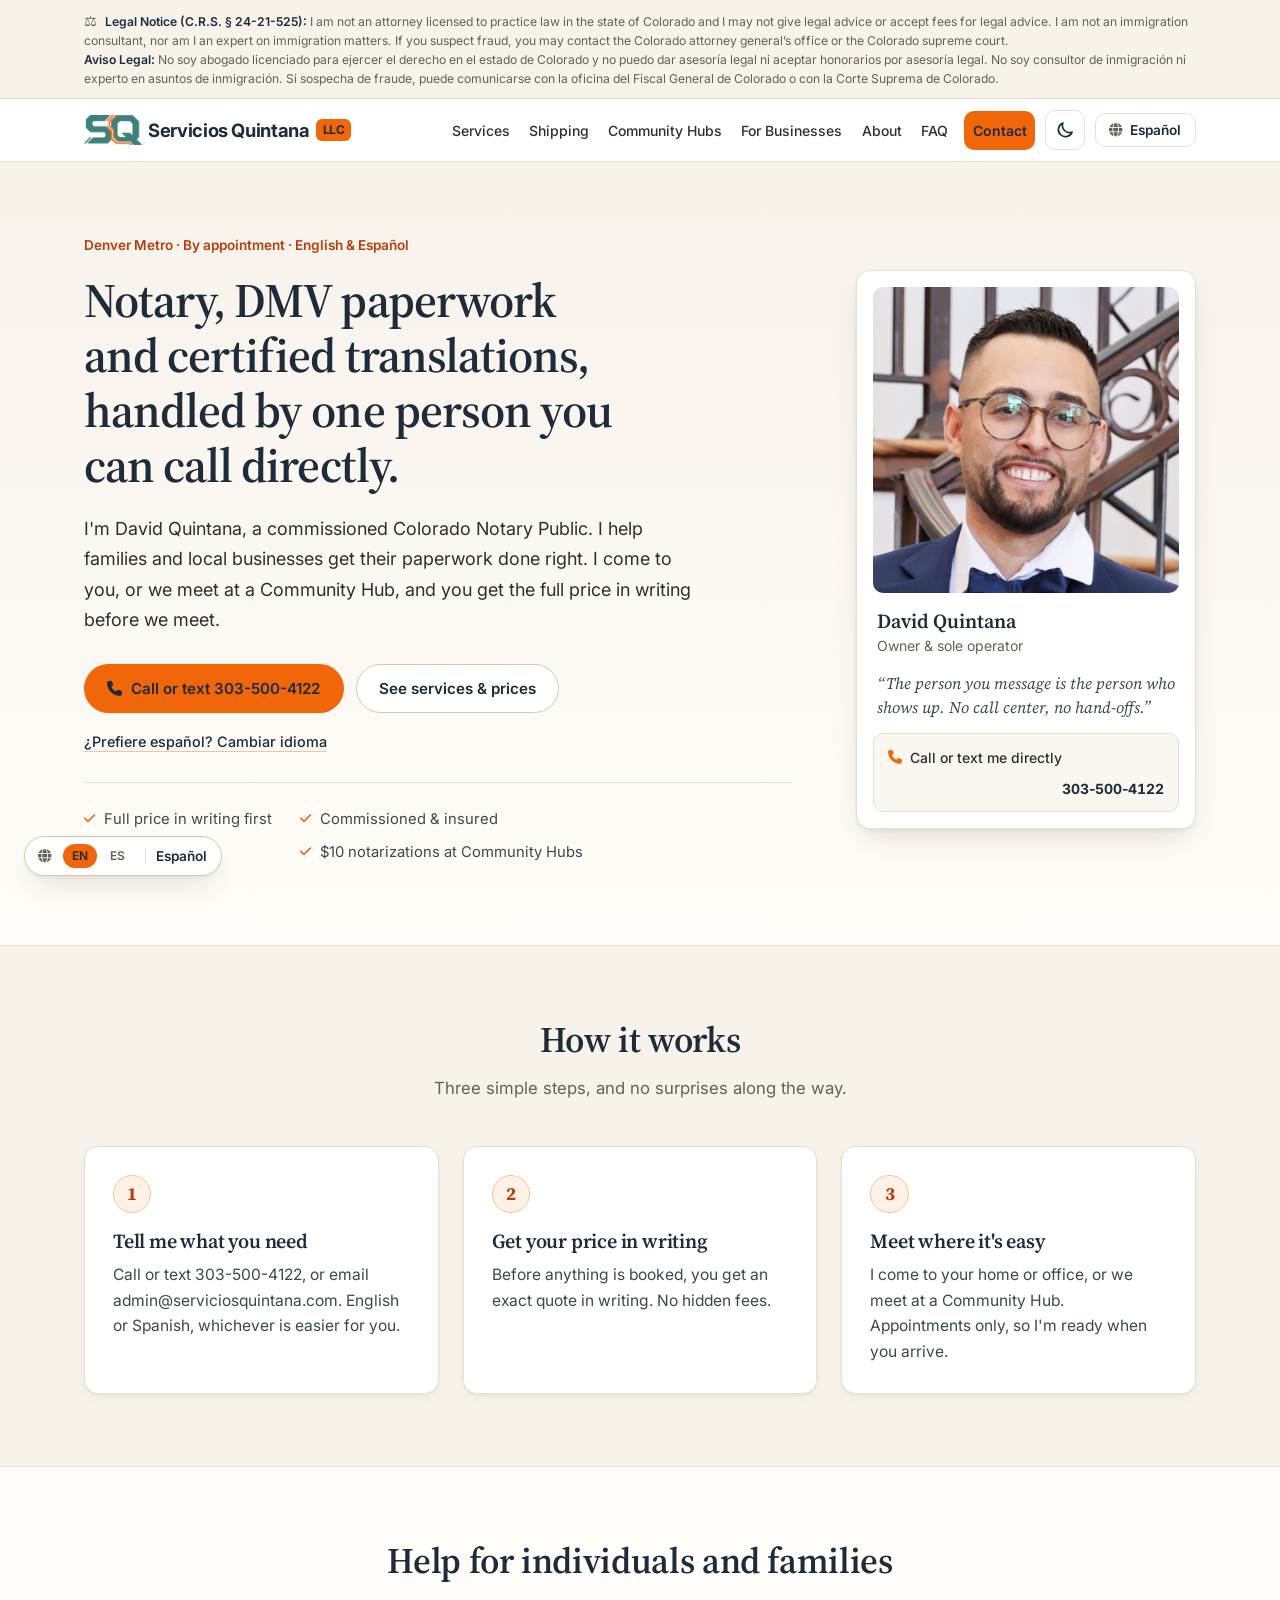
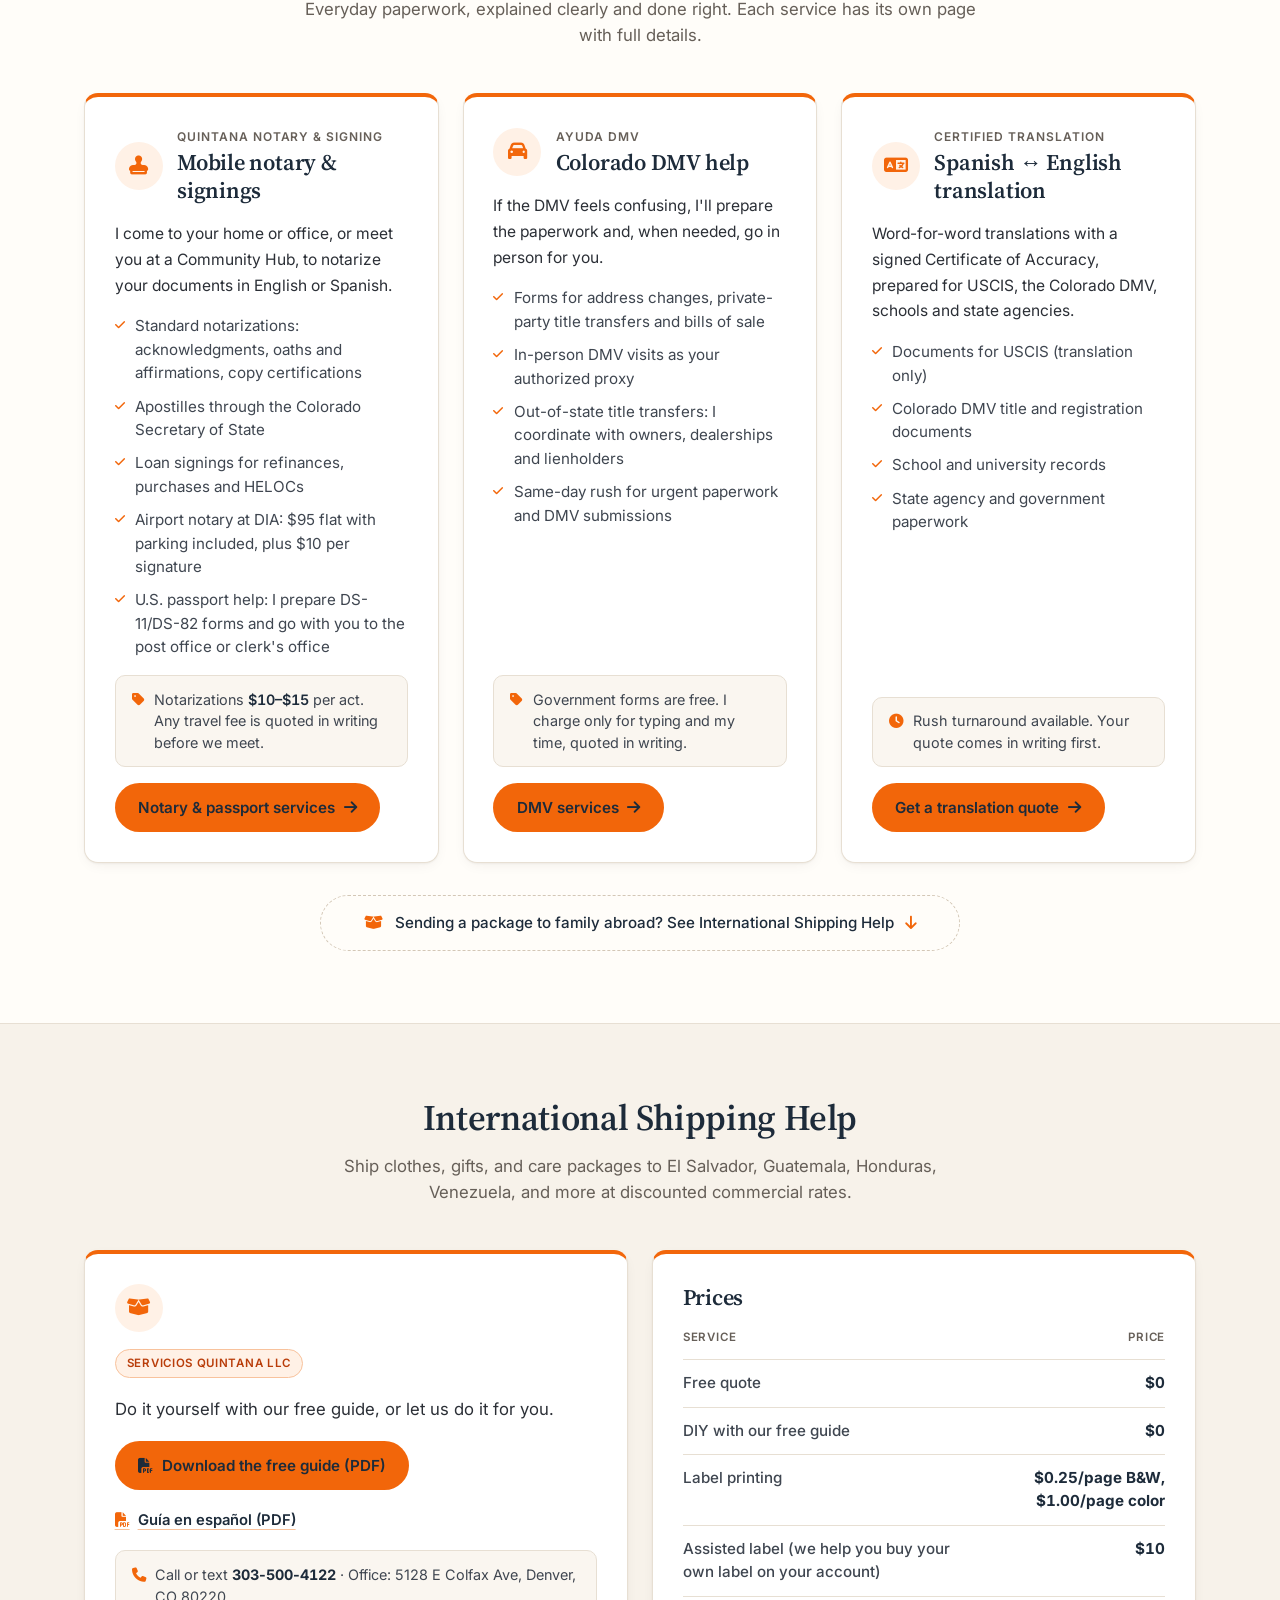
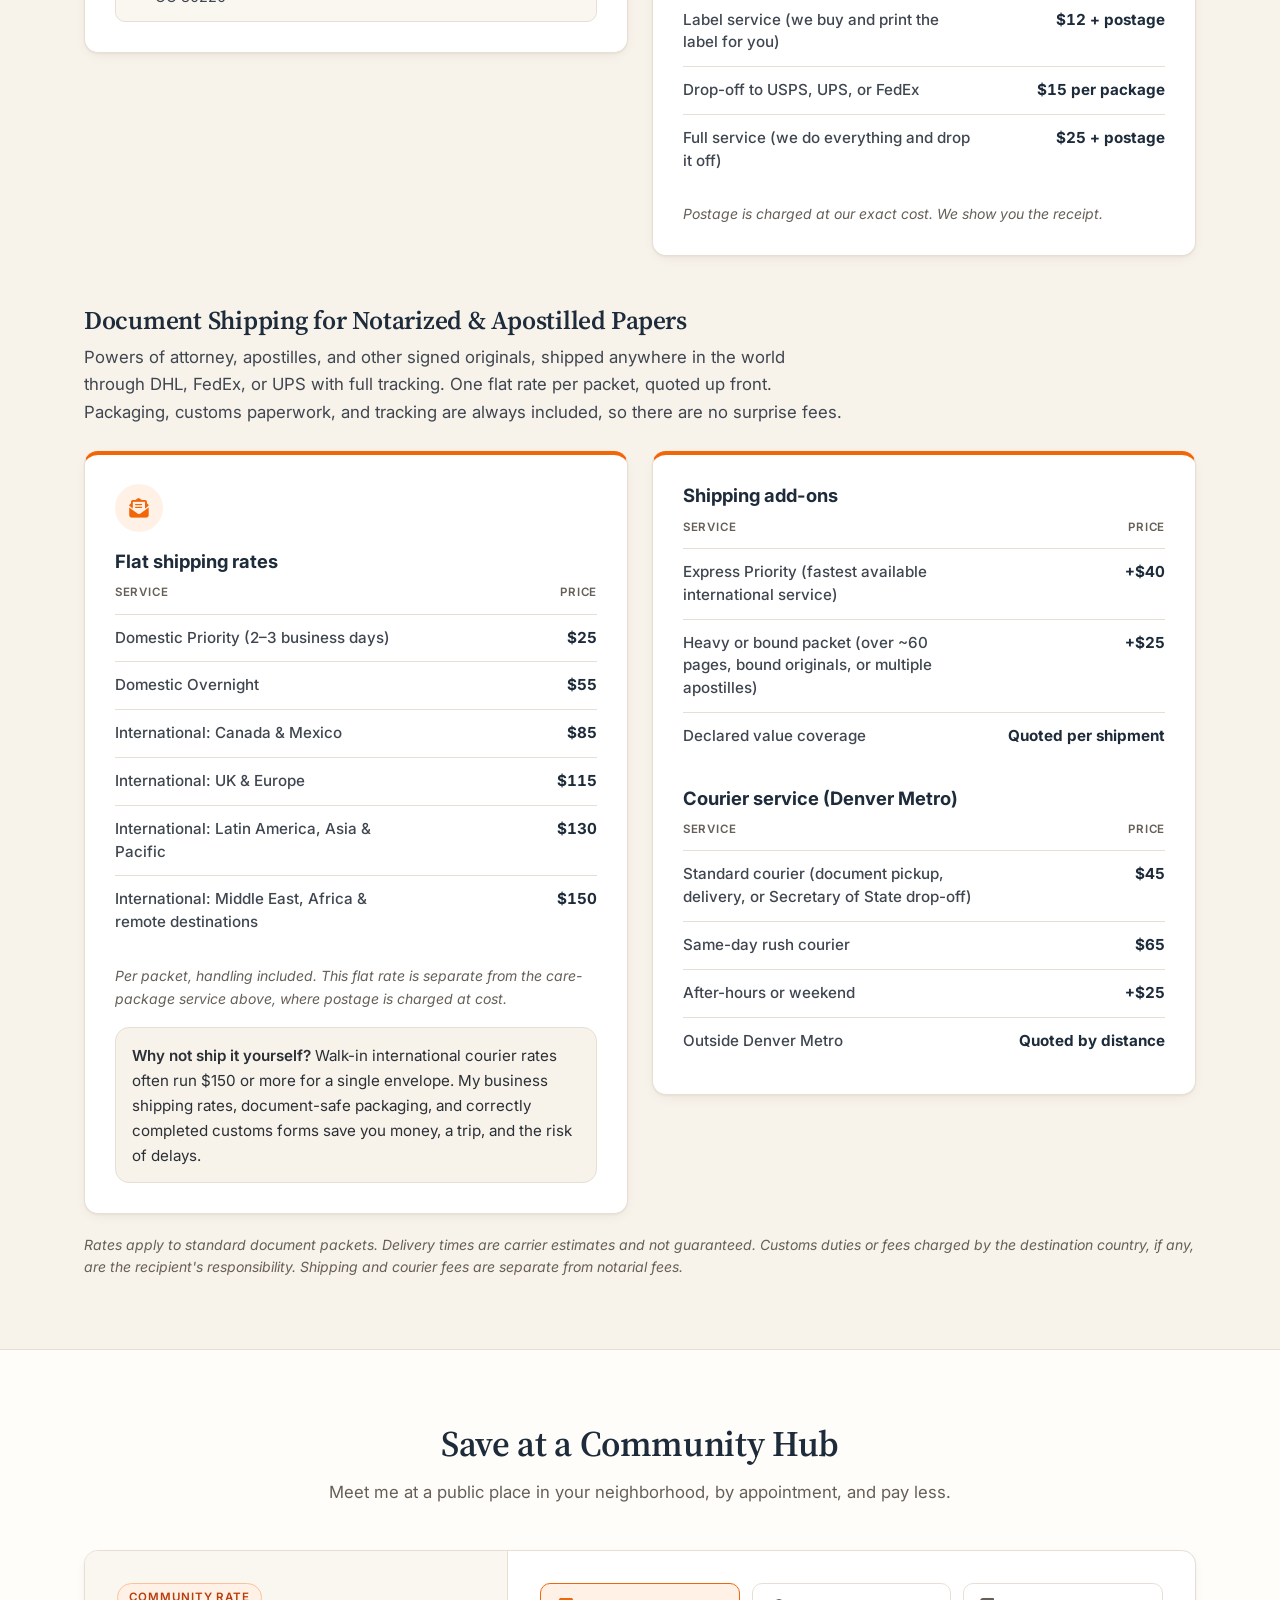
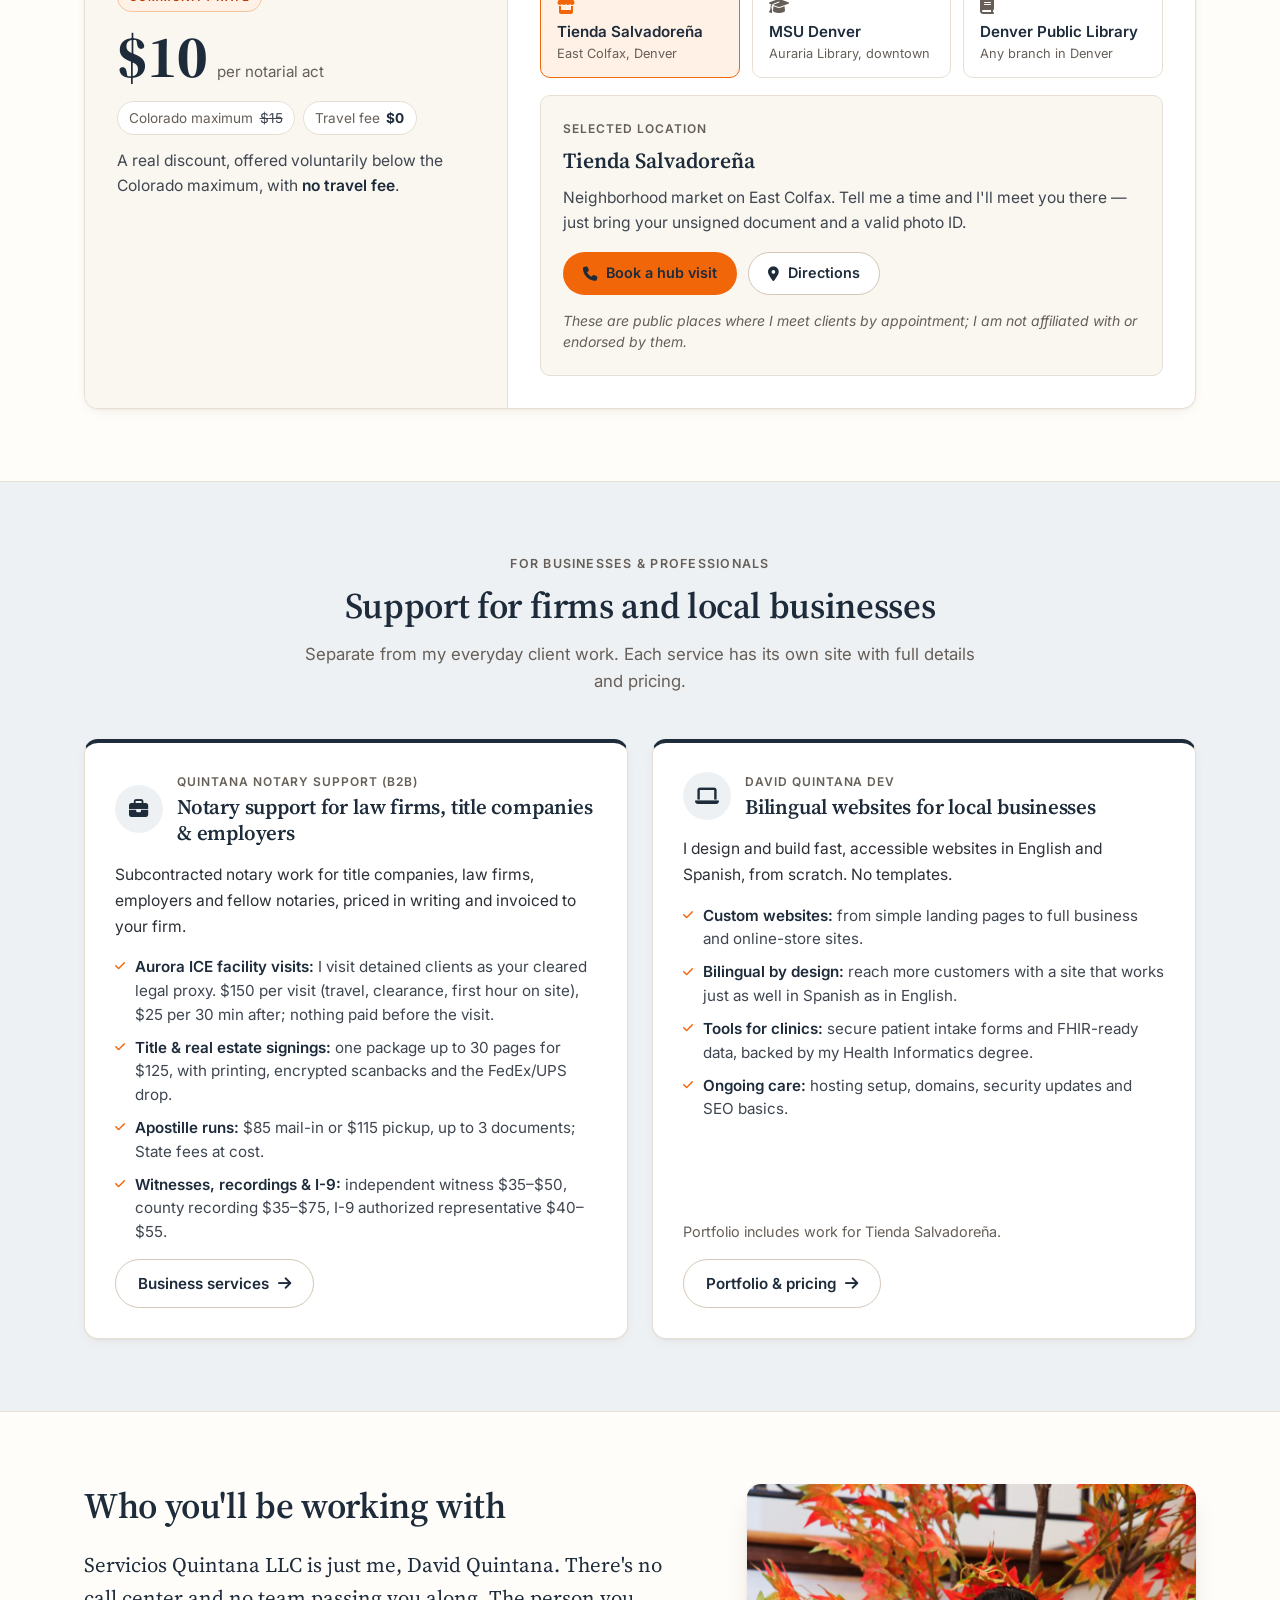
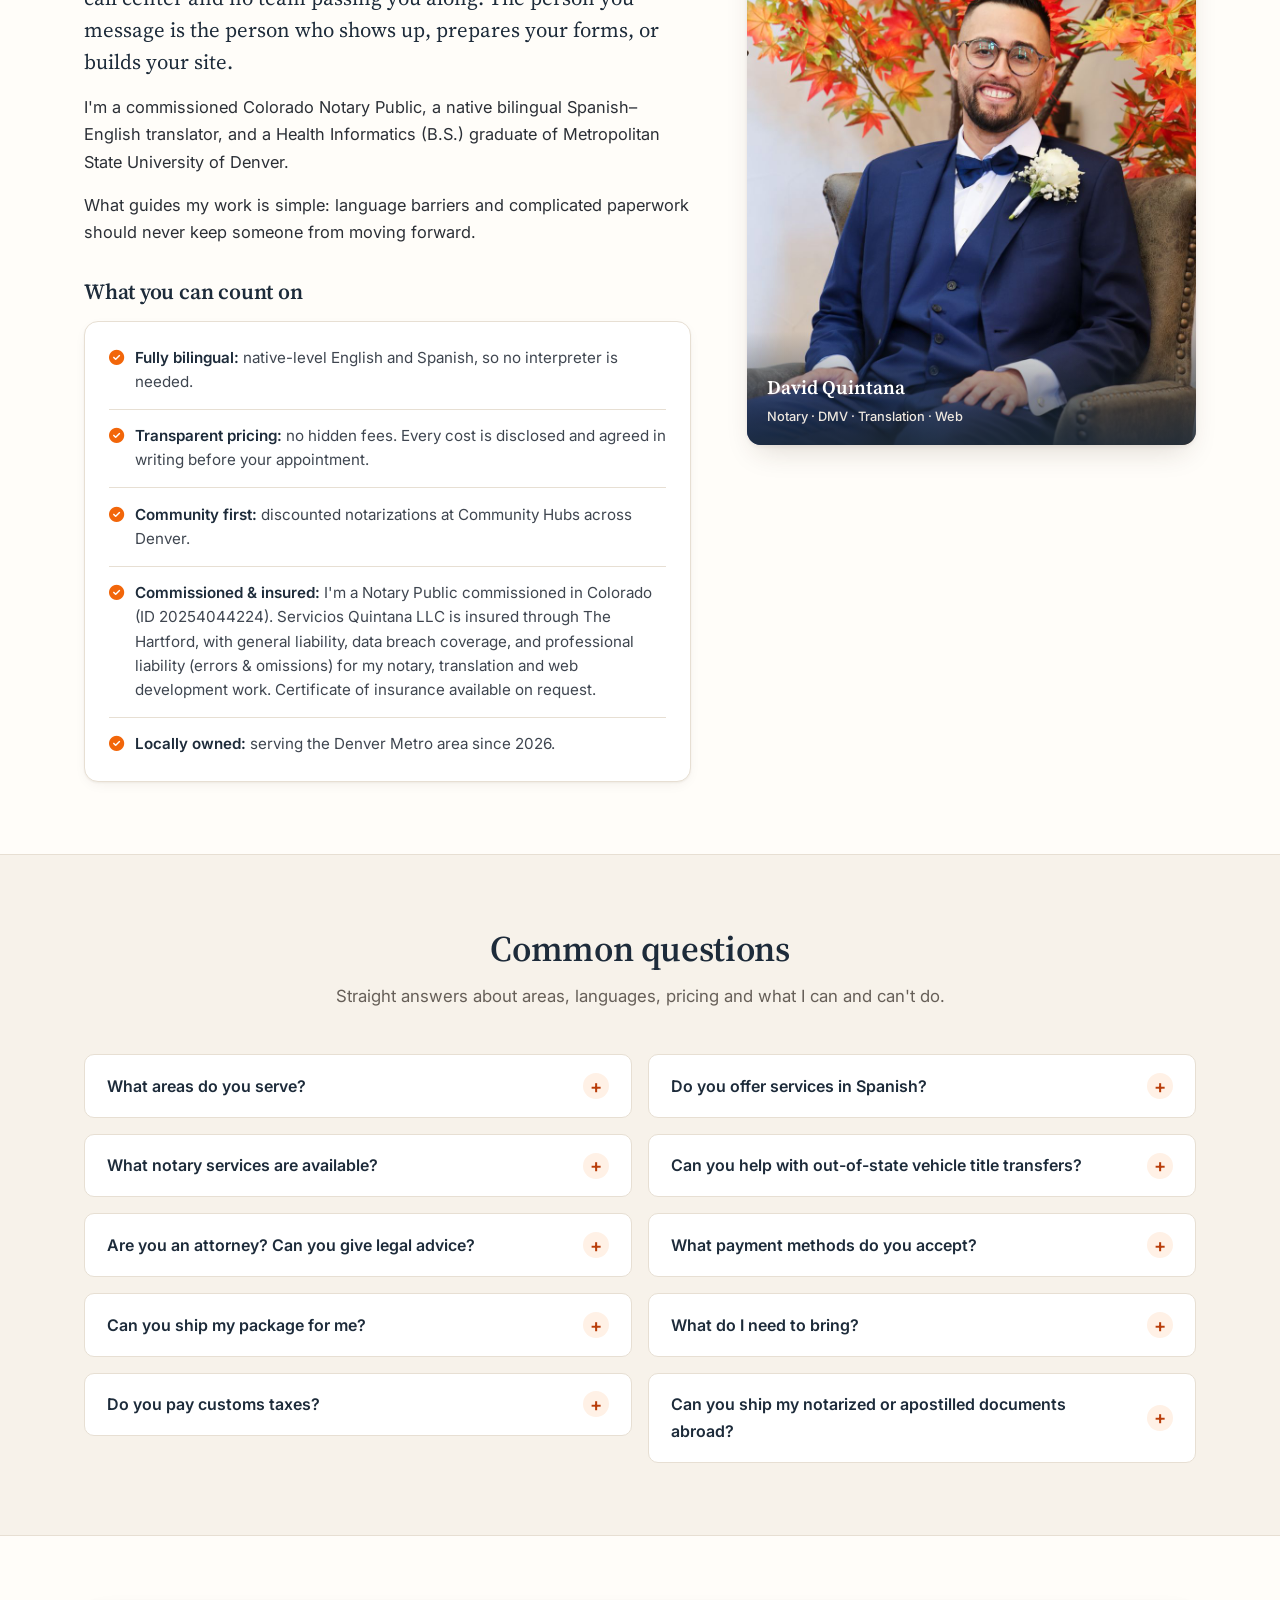
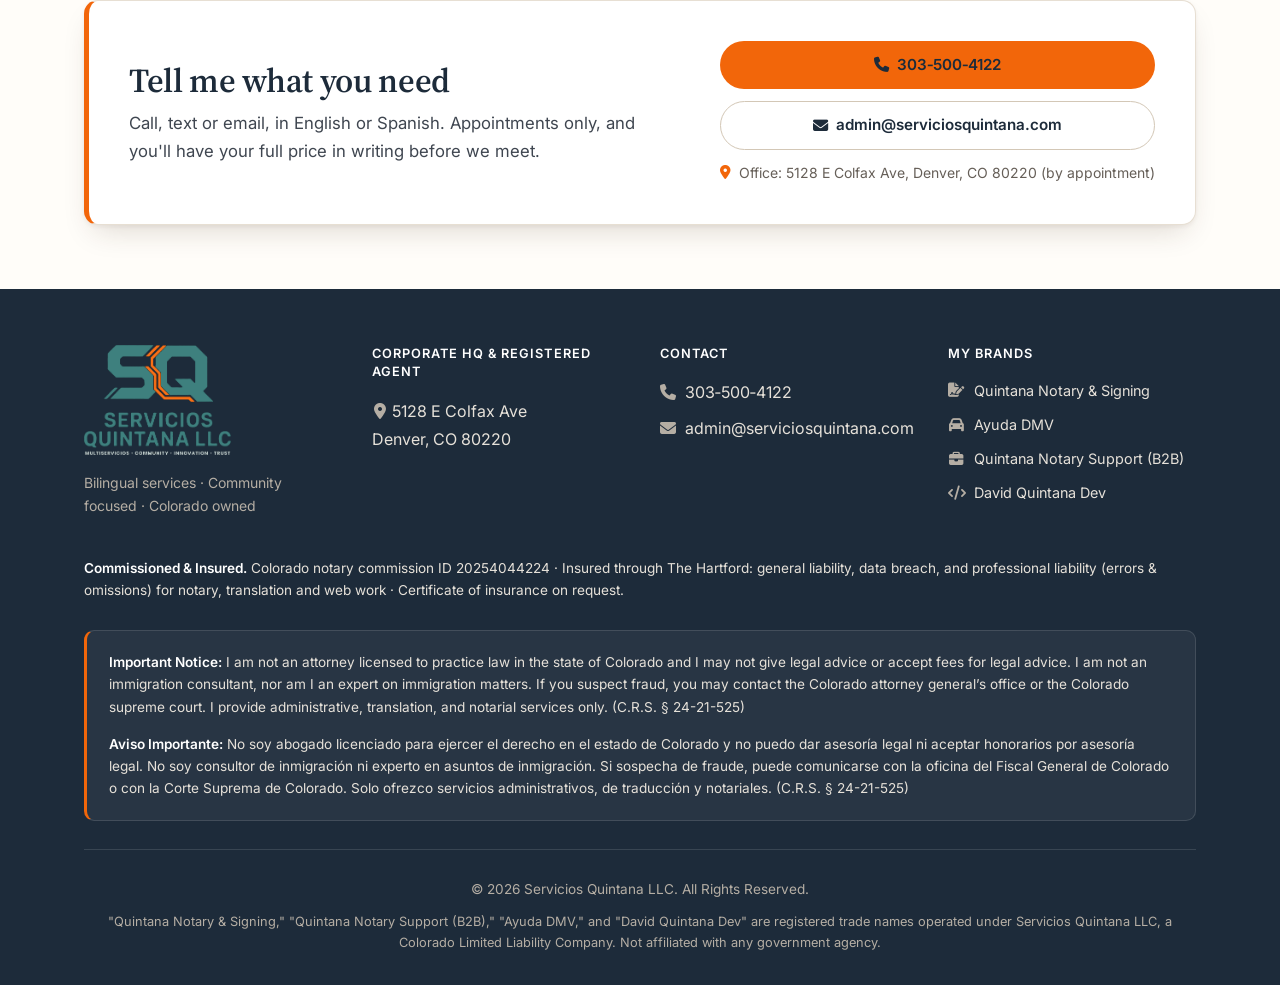
==== commit cd872e3d: "Add document shipping & courier pricing (EN/ES) Adds a new "Document Shipping for Notarized & Aposti" ====
--- a/index.html
+++ b/index.html
@@ -114,6 +114,20 @@
               {"@type": "Offer", "name": "Label service (we buy and print the label for you)", "price": "12", "priceCurrency": "USD", "description": "$12 plus postage at exact cost"},
               {"@type": "Offer", "name": "Drop-off to USPS, UPS, or FedEx", "price": "15", "priceCurrency": "USD", "description": "Per package"},
               {"@type": "Offer", "name": "Full service (we do everything and drop it off)", "price": "25", "priceCurrency": "USD", "description": "$25 plus postage at exact cost"}
+            ]}}},
+          {"@type": "Offer", "itemOffered": {"@type": "Service", "name": "Document Shipping for Notarized & Apostilled Papers", "alternateName": "Envío de Documentos Notariados y Apostillados", "description": "Flat-rate domestic and international shipping of notarized and apostilled documents via DHL, FedEx, or UPS, with packaging, customs paperwork, and tracking included. Denver Metro courier service available.", "areaServed": "Denver Metro, Colorado",
+            "hasOfferCatalog": {"@type": "OfferCatalog", "name": "Document Shipping — Prices", "itemListElement": [
+              {"@type":  "Offer", "name":  "Domestic Priority (2-3 business days)", "price":  "25", "priceCurrency":  "USD"},
+              {"@type":  "Offer", "name":  "Domestic Overnight", "price":  "55", "priceCurrency":  "USD"},
+              {"@type":  "Offer", "name":  "International: Canada & Mexico", "price":  "85", "priceCurrency":  "USD"},
+              {"@type":  "Offer", "name":  "International: UK & Europe", "price":  "115", "priceCurrency":  "USD"},
+              {"@type":  "Offer", "name":  "International: Latin America, Asia & Pacific", "price":  "130", "priceCurrency":  "USD"},
+              {"@type":  "Offer", "name":  "International: Middle East, Africa & remote destinations", "price":  "150", "priceCurrency":  "USD"},
+              {"@type":  "Offer", "name":  "Express Priority upgrade", "price":  "40", "priceCurrency":  "USD"},
+              {"@type":  "Offer", "name":  "Heavy or bound packet", "price":  "25", "priceCurrency":  "USD"},
+              {"@type":  "Offer", "name":  "Standard courier, Denver Metro (pickup, delivery, or Secretary of State drop-off)", "price":  "45", "priceCurrency":  "USD"},
+              {"@type":  "Offer", "name":  "Same-day rush courier, Denver Metro", "price":  "65", "priceCurrency":  "USD"},
+              {"@type":  "Offer", "name":  "After-hours or weekend courier", "price":  "25", "priceCurrency":  "USD"}
             ]}}}
         ]
       },
@@ -286,6 +300,14 @@
             "@type": "Answer",
             "text": "No. Each country sets its own taxes, and the recipient may pay them on delivery. We are not responsible for customs holds, taxes, or delivery times set by the carrier and the destination country."
           }
+        },
+        {
+          "@type": "Question",
+          "name": "Can you ship my notarized or apostilled documents abroad?",
+          "acceptedAnswer": {
+            "@type": "Answer",
+            "text": "Yes. Document shipping is one flat rate per packet: $25 domestic, or $85 to $150 international depending on the destination, with packaging, customs forms, and tracking included. Express service and Denver Metro courier runs, including Secretary of State drop-offs, are also available."
+          }
         }
       ]
     }
@@ -576,6 +598,70 @@
                     </div>
                 </div>
 
+                <!-- Document shipping (notarized & apostilled papers): flat rates, handling included -->
+                <div class="doc-ship" id="document-shipping">
+                    <header class="doc-ship-header">
+                        <h3 id="dship-heading" data-i18n="dship_h3">Document Shipping for Notarized &amp; Apostilled Papers</h3>
+                        <p data-i18n="dship_sub">Powers of attorney, apostilles, and other signed originals, shipped anywhere in the world through DHL, FedEx, or UPS with full tracking. One flat rate per packet, quoted up front. Packaging, customs paperwork, and tracking are always included, so there are no surprise fees.</p>
+                    </header>
+                    <div class="shipping-layout">
+                    <div class="translation-text">
+                        <div class="card-icon" aria-hidden="true"><i class="fas fa-envelope-open-text"></i></div>
+                        <h4 id="dship-rates-heading" data-i18n="dship_rates_h4">Flat shipping rates</h4>
+                        <table class="price-menu" aria-labelledby="dship-rates-heading">
+                            <thead>
+                                <tr>
+                                    <th scope="col" data-i18n="ship_col_service">Service</th>
+                                    <th scope="col" data-i18n="ship_col_price">Price</th>
+                                </tr>
+                            </thead>
+                            <tbody>
+                                <tr><th scope="row" data-i18n="dship_r1">Domestic Priority (2–3 business days)</th><td class="mono">$25</td></tr>
+                                <tr><th scope="row" data-i18n="dship_r2">Domestic Overnight</th><td class="mono">$55</td></tr>
+                                <tr><th scope="row" data-i18n="dship_r3">International: Canada &amp; Mexico</th><td class="mono">$85</td></tr>
+                                <tr><th scope="row" data-i18n="dship_r4">International: UK &amp; Europe</th><td class="mono">$115</td></tr>
+                                <tr><th scope="row" data-i18n="dship_r5">International: Latin America, Asia &amp; Pacific</th><td class="mono">$130</td></tr>
+                                <tr><th scope="row" data-i18n="dship_r6">International: Middle East, Africa &amp; remote destinations</th><td class="mono">$150</td></tr>
+                            </tbody>
+                        </table>
+                        <p class="hub-note" data-i18n="dship_rates_note">Per packet, handling included. This flat rate is separate from the care-package service above, where postage is charged at cost.</p>
+                        <p class="doc-ship-why" data-i18n="dship_why"><strong>Why not ship it yourself?</strong> Walk-in international courier rates often run $150 or more for a single envelope. My business shipping rates, document-safe packaging, and correctly completed customs forms save you money, a trip, and the risk of delays.</p>
+                    </div>
+                    <div class="translation-text">
+                        <h4 id="dship-addons-heading" data-i18n="dship_addons_h4">Shipping add-ons</h4>
+                        <table class="price-menu" aria-labelledby="dship-addons-heading">
+                            <thead>
+                                <tr>
+                                    <th scope="col" data-i18n="ship_col_service">Service</th>
+                                    <th scope="col" data-i18n="ship_col_price">Price</th>
+                                </tr>
+                            </thead>
+                            <tbody>
+                                <tr><th scope="row" data-i18n="dship_a1">Express Priority (fastest available international service)</th><td class="mono">+$40</td></tr>
+                                <tr><th scope="row" data-i18n="dship_a2">Heavy or bound packet (over ~60 pages, bound originals, or multiple apostilles)</th><td class="mono">+$25</td></tr>
+                                <tr><th scope="row" data-i18n="dship_a3">Declared value coverage</th><td class="mono" data-i18n="dship_a3_price">Quoted per shipment</td></tr>
+                            </tbody>
+                        </table>
+                        <h4 id="dship-courier-heading" data-i18n="dship_courier_h4">Courier service (Denver Metro)</h4>
+                        <table class="price-menu" aria-labelledby="dship-courier-heading">
+                            <thead>
+                                <tr>
+                                    <th scope="col" data-i18n="ship_col_service">Service</th>
+                                    <th scope="col" data-i18n="ship_col_price">Price</th>
+                                </tr>
+                            </thead>
+                            <tbody>
+                                <tr><th scope="row" data-i18n="dship_c1">Standard courier (document pickup, delivery, or Secretary of State drop-off)</th><td class="mono">$45</td></tr>
+                                <tr><th scope="row" data-i18n="dship_c2">Same-day rush courier</th><td class="mono">$65</td></tr>
+                                <tr><th scope="row" data-i18n="dship_c3">After-hours or weekend</th><td class="mono">+$25</td></tr>
+                                <tr><th scope="row" data-i18n="dship_c4">Outside Denver Metro</th><td class="mono" data-i18n="dship_c4_price">Quoted by distance</td></tr>
+                            </tbody>
+                        </table>
+                    </div>
+                    </div>
+                    <p class="hub-note doc-ship-fine" data-i18n="dship_fine">Rates apply to standard document packets. Delivery times are carrier estimates and not guaranteed. Customs duties or fees charged by the destination country, if any, are the recipient&#39;s responsibility. Shipping and courier fees are separate from notarial fees.</p>
+                </div>
+
             </div>
         </section>
 
@@ -806,6 +892,13 @@
                         </div>
                     </details>
 
+                    <details class="faq-item">
+                        <summary class="faq-question" data-i18n="faq_q10">Can you ship my notarized or apostilled documents abroad?</summary>
+                        <div class="faq-answer">
+                            <p data-i18n="faq_a10">Yes. Document shipping is one flat rate per packet: $25 domestic, or $85 to $150 international depending on the destination, with packaging, customs forms, and tracking included. Express service and Denver Metro courier runs, including Secretary of State drop-offs, are also available. See the Document Shipping prices in the Shipping section.</p>
+                        </div>
+                    </details>
+
                 </div><!-- /.faq-grid -->
             </div>
         </section>
--- a/styles.css
+++ b/styles.css
@@ -759,6 +759,17 @@
 .price-menu tbody tr:last-child td { border-bottom: 0; }
 
 .hub-note { font-size: 0.875rem !important; line-height: 1.55; color: var(--muted) !important; font-style: italic; }
+
+/* Document shipping (notarized & apostilled papers) */
+.doc-ship { margin-top: 3rem; }
+.doc-ship-header { max-width: 760px; margin: 0 0 1.5rem; }
+.doc-ship-header h3 { font-size: 1.6rem; margin-bottom: 0.5rem; }
+.doc-ship-header p { font-size: 1.05rem; line-height: 1.65; color: var(--text-2); }
+.doc-ship h4 { font-size: 1.15rem; color: var(--heading); margin: 0; }
+.doc-ship .translation-text h4 + .price-menu { margin-top: -0.4rem; }
+.doc-ship .translation-text .price-menu + h4 { margin-top: 0.6rem; }
+.doc-ship-why { font-size: 0.95rem !important; padding: 0.9rem 1rem; border-radius: var(--radius); background: var(--bg-alt, var(--surface)); border: 1px solid var(--border); }
+.doc-ship-fine { margin-top: 1.25rem; }
 
 /* ============================================
    COMMUNITY HUBS
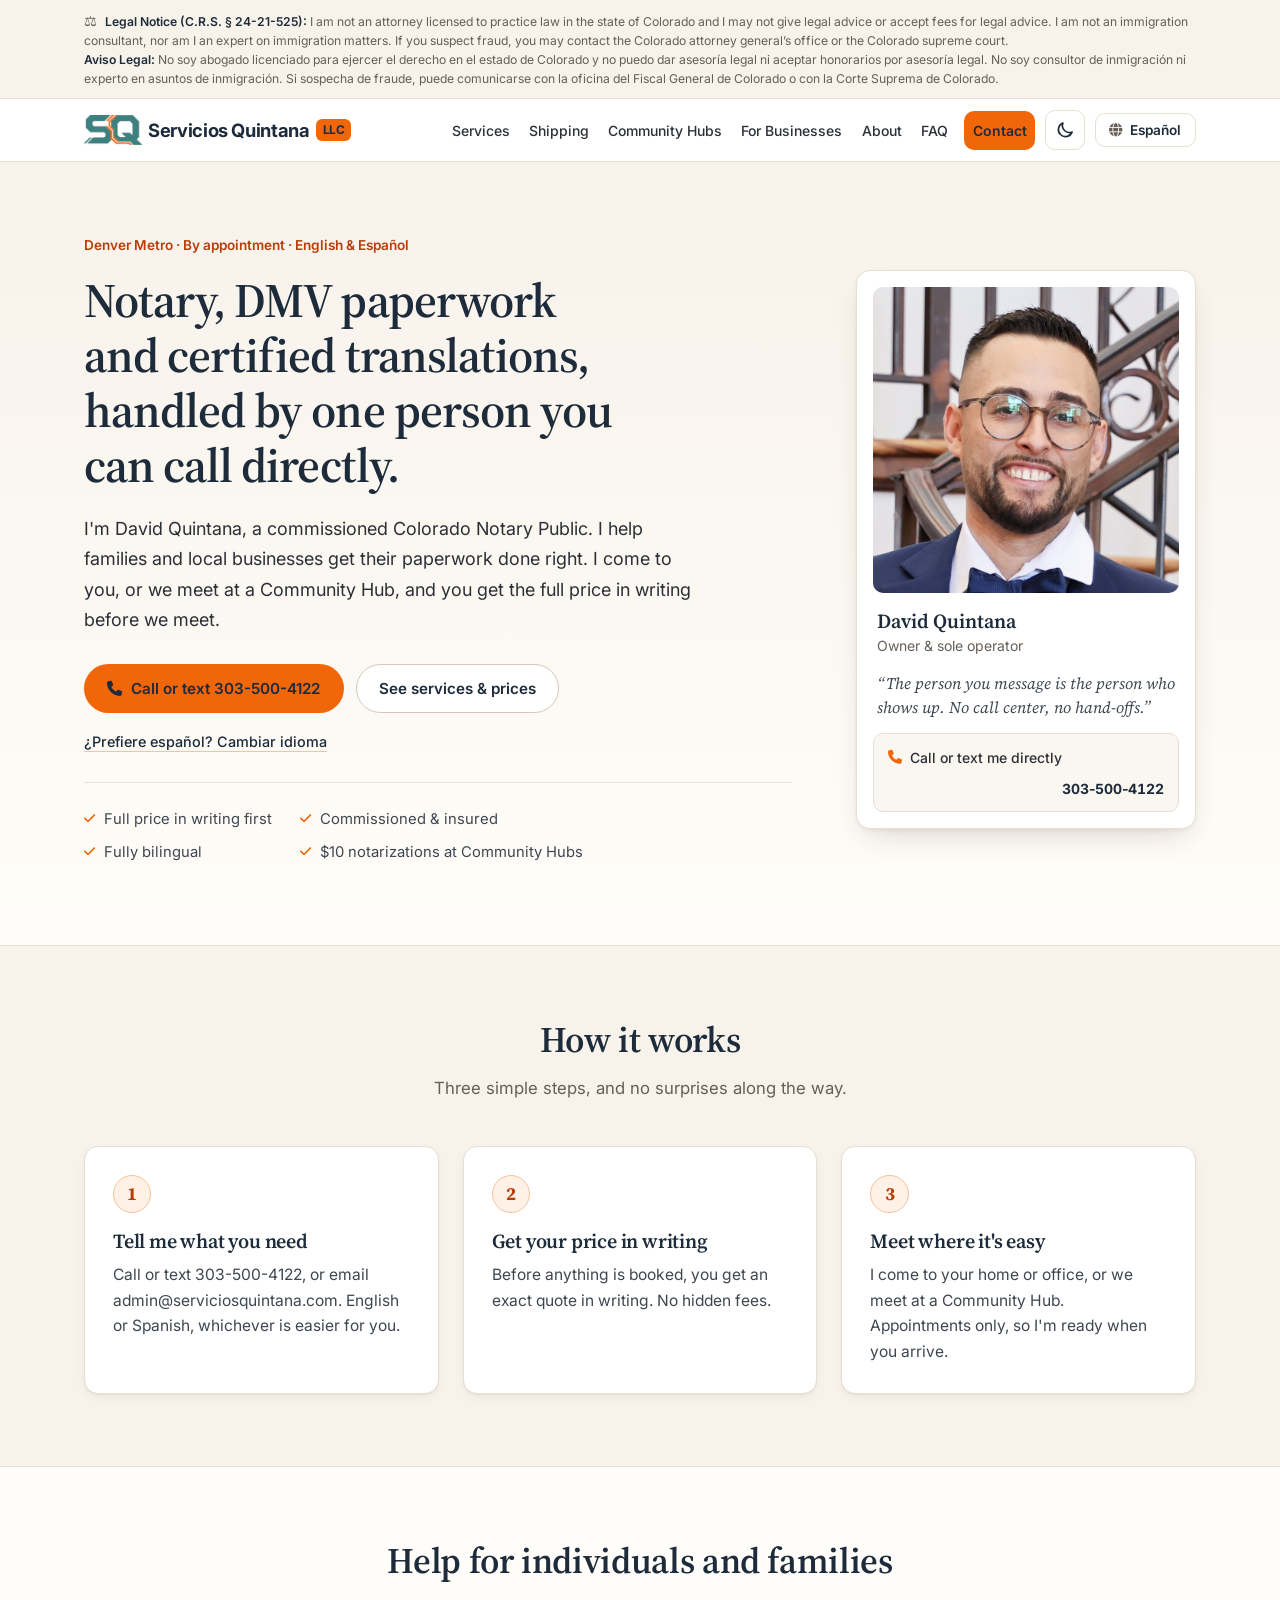
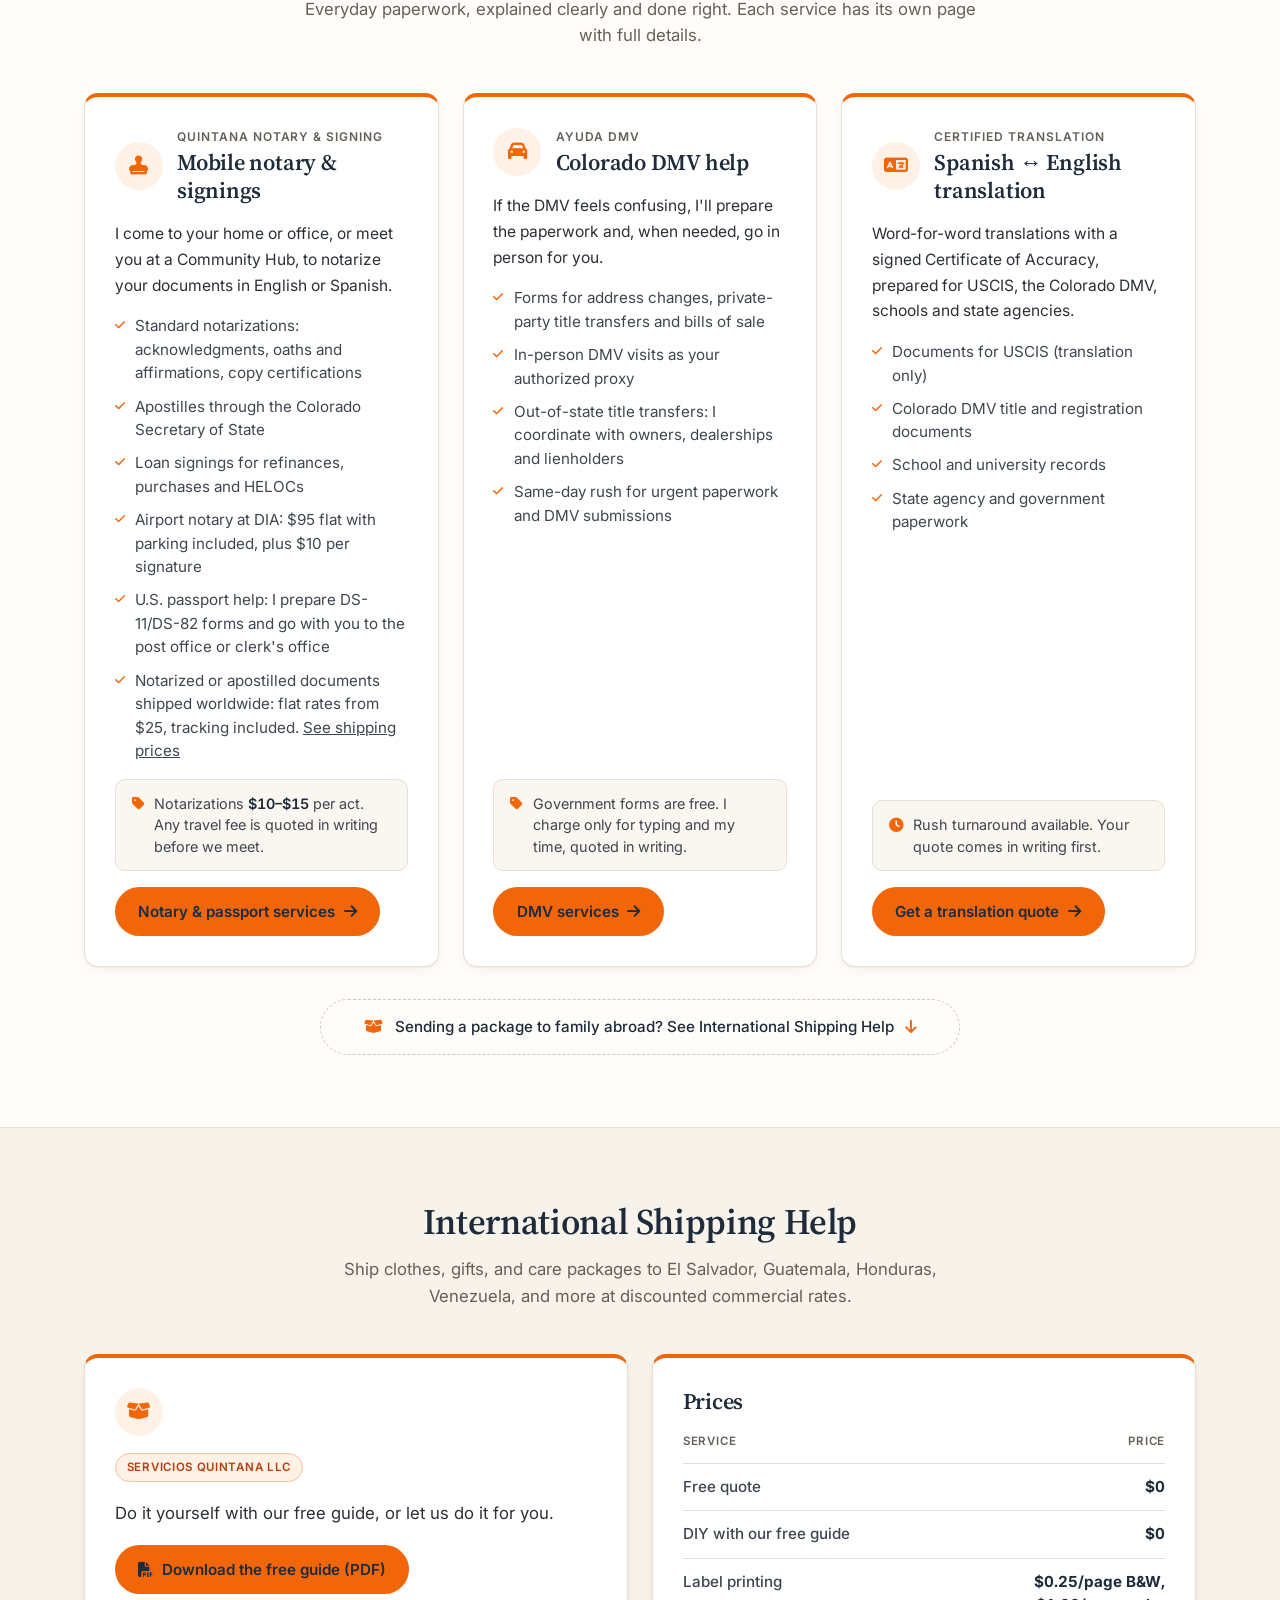
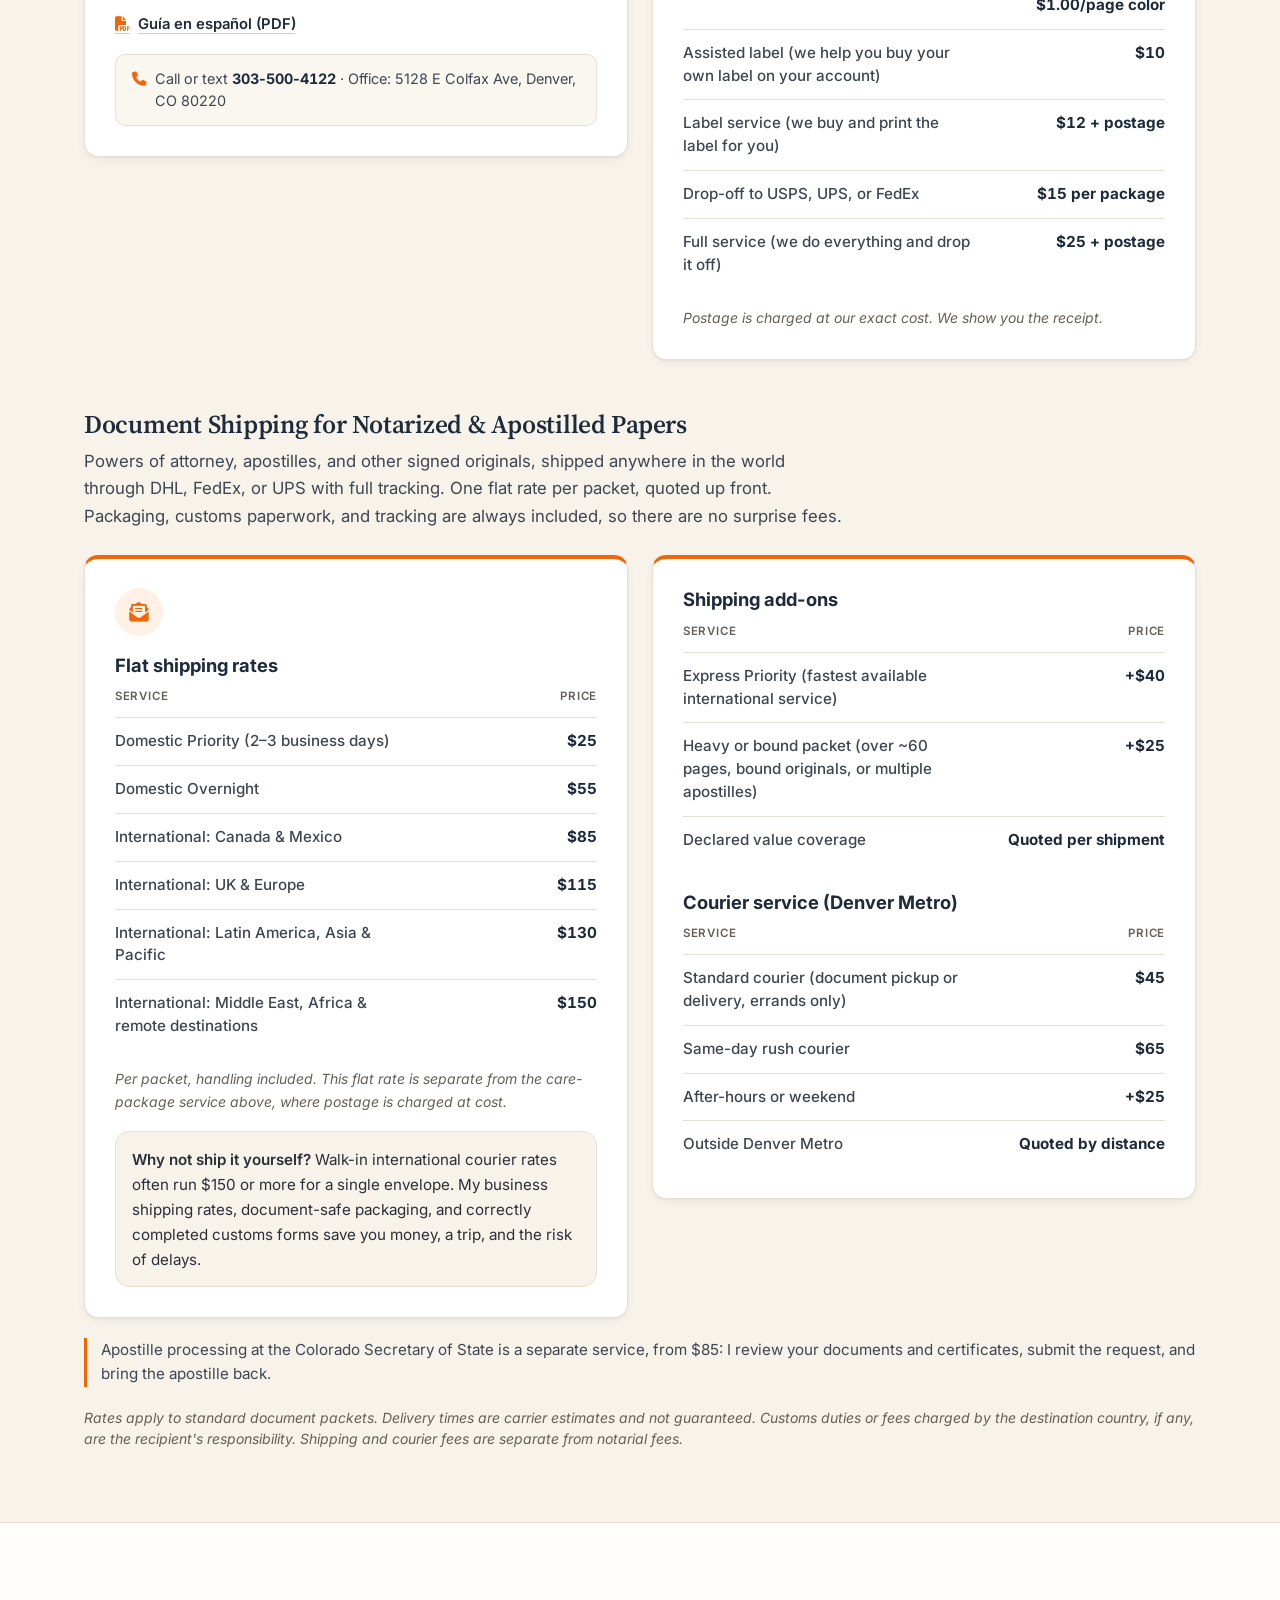
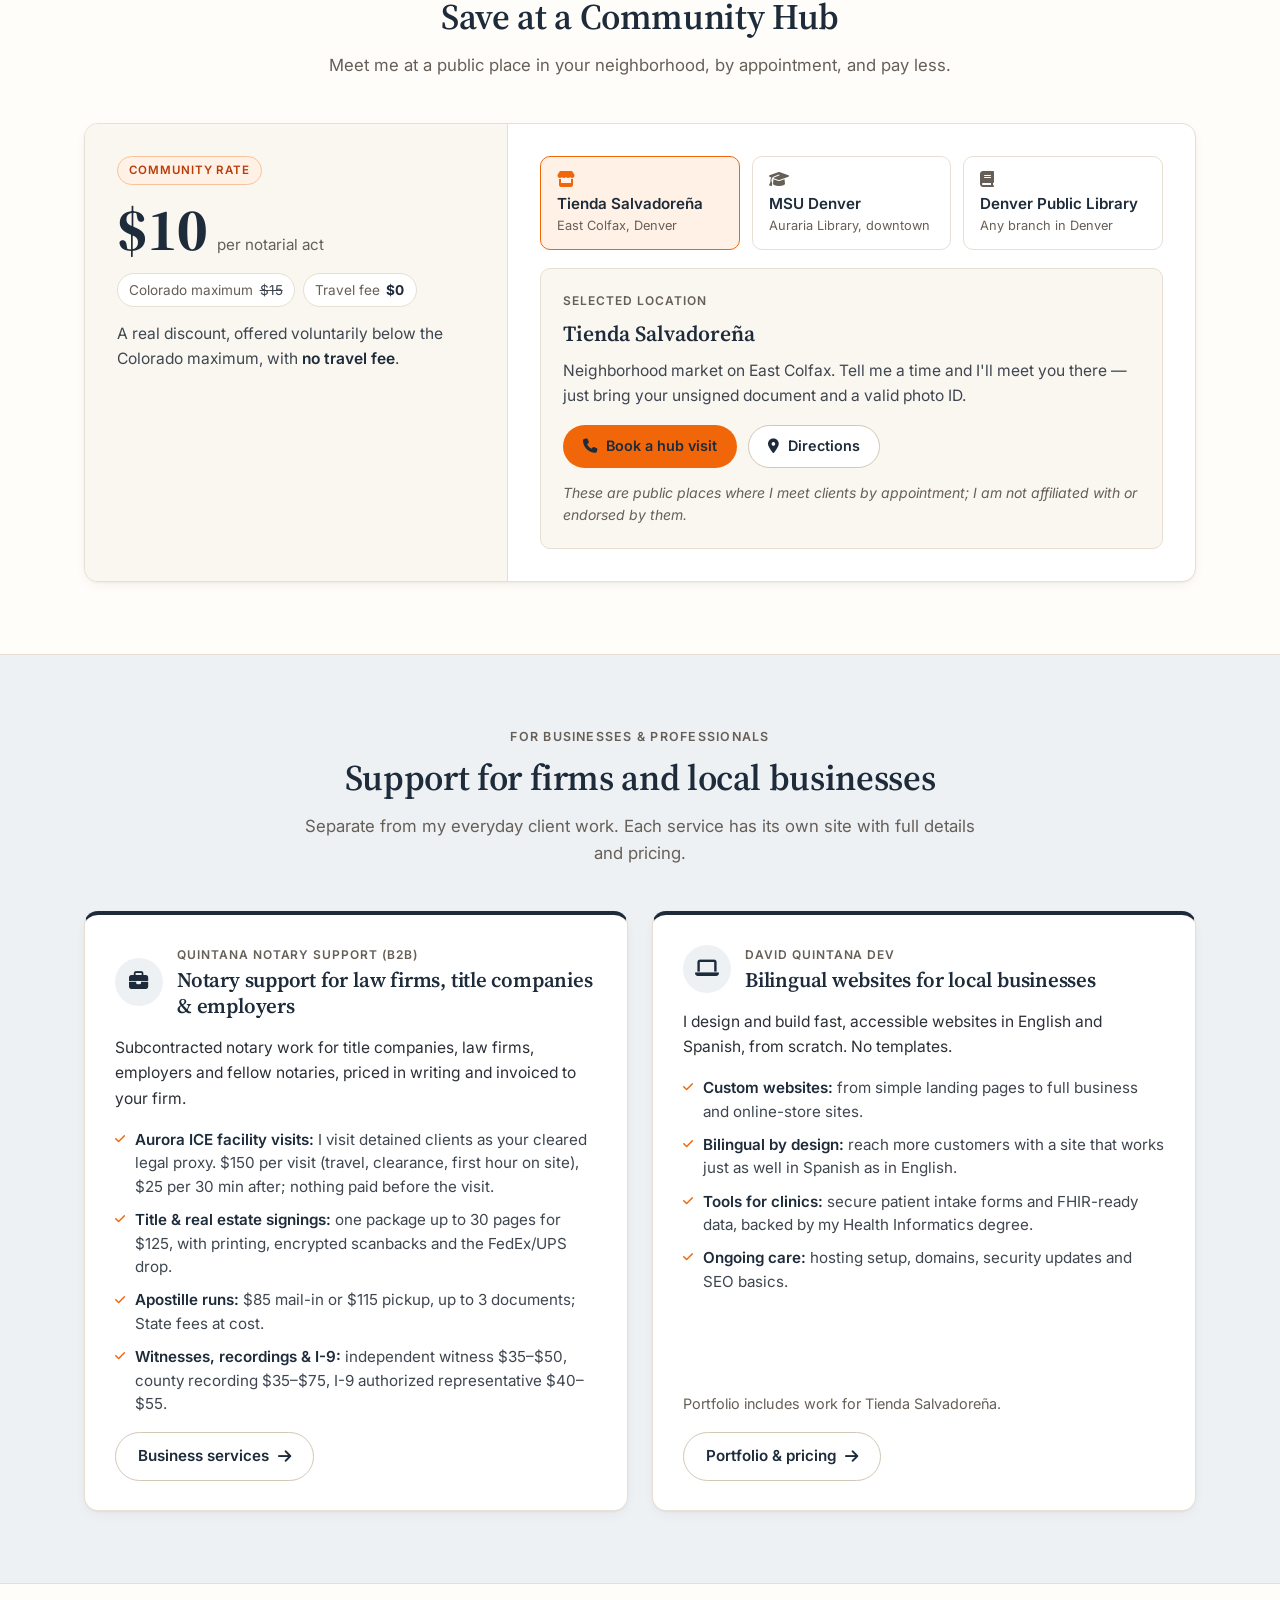
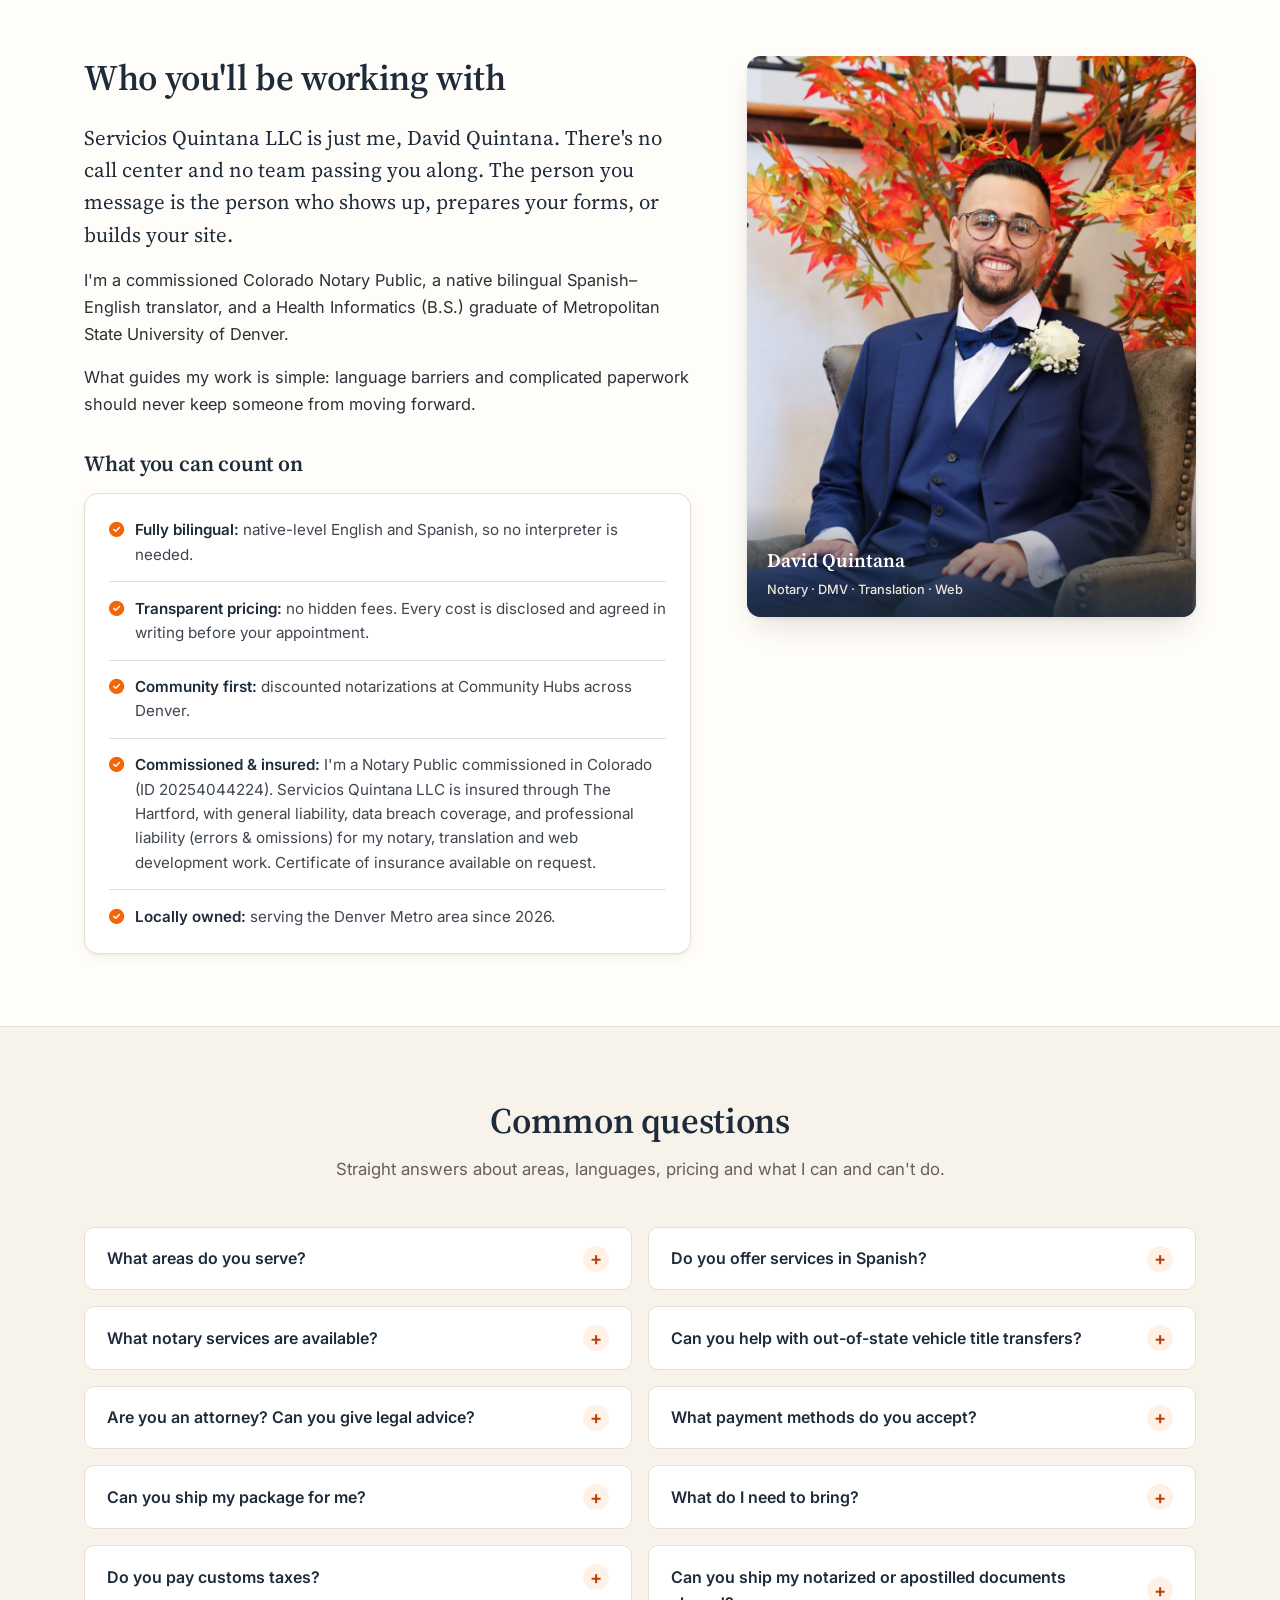
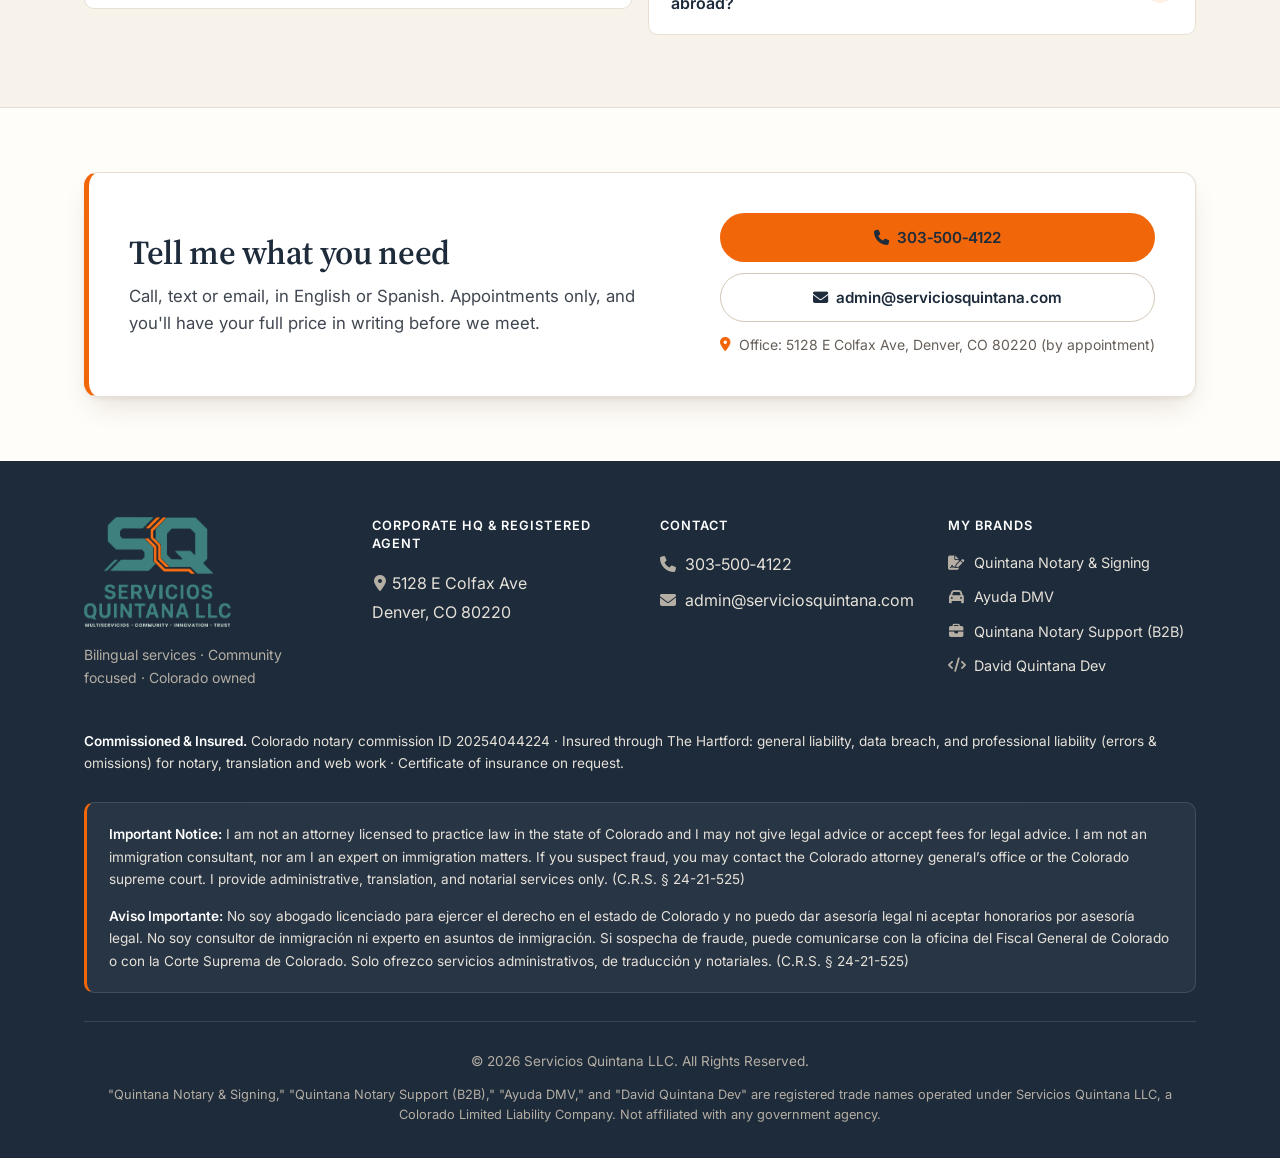
==== commit 039209c8: "Home page and courier wording update. - Notary card: added worldwide document shipping teaser linkin" ====
--- a/index.html
+++ b/index.html
@@ -125,7 +125,7 @@
               {"@type":  "Offer", "name":  "International: Middle East, Africa & remote destinations", "price":  "150", "priceCurrency":  "USD"},
               {"@type":  "Offer", "name":  "Express Priority upgrade", "price":  "40", "priceCurrency":  "USD"},
               {"@type":  "Offer", "name":  "Heavy or bound packet", "price":  "25", "priceCurrency":  "USD"},
-              {"@type":  "Offer", "name":  "Standard courier, Denver Metro (pickup, delivery, or Secretary of State drop-off)", "price":  "45", "priceCurrency":  "USD"},
+              {"@type":  "Offer", "name":  "Standard courier, Denver Metro (document pickup or delivery, errands only)", "price":  "45", "priceCurrency":  "USD"},
               {"@type":  "Offer", "name":  "Same-day rush courier, Denver Metro", "price":  "65", "priceCurrency":  "USD"},
               {"@type":  "Offer", "name":  "After-hours or weekend courier", "price":  "25", "priceCurrency":  "USD"}
             ]}}}
@@ -306,7 +306,7 @@
           "name": "Can you ship my notarized or apostilled documents abroad?",
           "acceptedAnswer": {
             "@type": "Answer",
-            "text": "Yes. Document shipping is one flat rate per packet: $25 domestic, or $85 to $150 international depending on the destination, with packaging, customs forms, and tracking included. Express service and Denver Metro courier runs, including Secretary of State drop-offs, are also available."
+            "text": "Yes. Document shipping is one flat rate per packet: $25 domestic, or $85 to $150 international depending on the destination, with packaging, customs forms, and tracking included. Express service and Denver Metro courier errands are also available. Apostille processing is priced separately, from $85."
           }
         }
       ]
@@ -471,6 +471,7 @@
                             <li><i class="fas fa-check" aria-hidden="true"></i> <span data-i18n="notary_s3">Loan signings for refinances, purchases and HELOCs</span></li>
                             <li><i class="fas fa-check" aria-hidden="true"></i> <span data-i18n="notary_s4">Airport notary at DIA: $95 flat with parking included, plus $10 per signature</span></li>
                             <li><i class="fas fa-check" aria-hidden="true"></i> <span data-i18n="notary_s5">U.S. passport help: I prepare DS-11/DS-82 forms and go with you to the post office or clerk's office</span></li>
+                            <li><i class="fas fa-check" aria-hidden="true"></i> <span data-i18n="notary_s6">Notarized or apostilled documents shipped worldwide: flat rates from $25, tracking included. <a href="#document-shipping">See shipping prices</a></span></li>
                         </ul>
                         <p class="price-line"><i class="fas fa-tag" aria-hidden="true"></i> <span data-i18n="notary_price">Notarizations <strong>$10–$15</strong> per act. Any travel fee is quoted in writing before we meet.</span></p>
                         <a href="https://quintananotarysigning.com/" target="_blank" rel="noopener noreferrer" class="btn btn-primary btn-card" aria-label="Notary and passport services — Quintana Notary & Signing website">
@@ -651,7 +652,7 @@
                                 </tr>
                             </thead>
                             <tbody>
-                                <tr><th scope="row" data-i18n="dship_c1">Standard courier (document pickup, delivery, or Secretary of State drop-off)</th><td class="mono">$45</td></tr>
+                                <tr><th scope="row" data-i18n="dship_c1">Standard courier (document pickup or delivery, errands only)</th><td class="mono">$45</td></tr>
                                 <tr><th scope="row" data-i18n="dship_c2">Same-day rush courier</th><td class="mono">$65</td></tr>
                                 <tr><th scope="row" data-i18n="dship_c3">After-hours or weekend</th><td class="mono">+$25</td></tr>
                                 <tr><th scope="row" data-i18n="dship_c4">Outside Denver Metro</th><td class="mono" data-i18n="dship_c4_price">Quoted by distance</td></tr>
@@ -659,6 +660,7 @@
                         </table>
                     </div>
                     </div>
+                    <p class="doc-ship-apostille" data-i18n="dship_apostille_note">Apostille processing at the Colorado Secretary of State is a separate service, from $85: I review your documents and certificates, submit the request, and bring the apostille back.</p>
                     <p class="hub-note doc-ship-fine" data-i18n="dship_fine">Rates apply to standard document packets. Delivery times are carrier estimates and not guaranteed. Customs duties or fees charged by the destination country, if any, are the recipient&#39;s responsibility. Shipping and courier fees are separate from notarial fees.</p>
                 </div>
 
@@ -895,7 +897,7 @@
                     <details class="faq-item">
                         <summary class="faq-question" data-i18n="faq_q10">Can you ship my notarized or apostilled documents abroad?</summary>
                         <div class="faq-answer">
-                            <p data-i18n="faq_a10">Yes. Document shipping is one flat rate per packet: $25 domestic, or $85 to $150 international depending on the destination, with packaging, customs forms, and tracking included. Express service and Denver Metro courier runs, including Secretary of State drop-offs, are also available. See the Document Shipping prices in the Shipping section.</p>
+                            <p data-i18n="faq_a10">Yes. Document shipping is one flat rate per packet: $25 domestic, or $85 to $150 international depending on the destination, with packaging, customs forms, and tracking included. Express service and Denver Metro courier errands are also available. Apostille processing is priced separately, from $85. See the Document Shipping prices in the Shipping section.</p>
                         </div>
                     </details>
 
--- a/styles.css
+++ b/styles.css
@@ -770,6 +770,7 @@
 .doc-ship .translation-text .price-menu + h4 { margin-top: 0.6rem; }
 .doc-ship-why { font-size: 0.95rem !important; padding: 0.9rem 1rem; border-radius: var(--radius); background: var(--bg-alt, var(--surface)); border: 1px solid var(--border); }
 .doc-ship-fine { margin-top: 1.25rem; }
+.doc-ship-apostille { margin-top: 1.25rem; font-size: 0.95rem; line-height: 1.6; color: var(--text-2); border-left: 3px solid var(--accent); padding-left: 0.9rem; }
 
 /* ============================================
    COMMUNITY HUBS
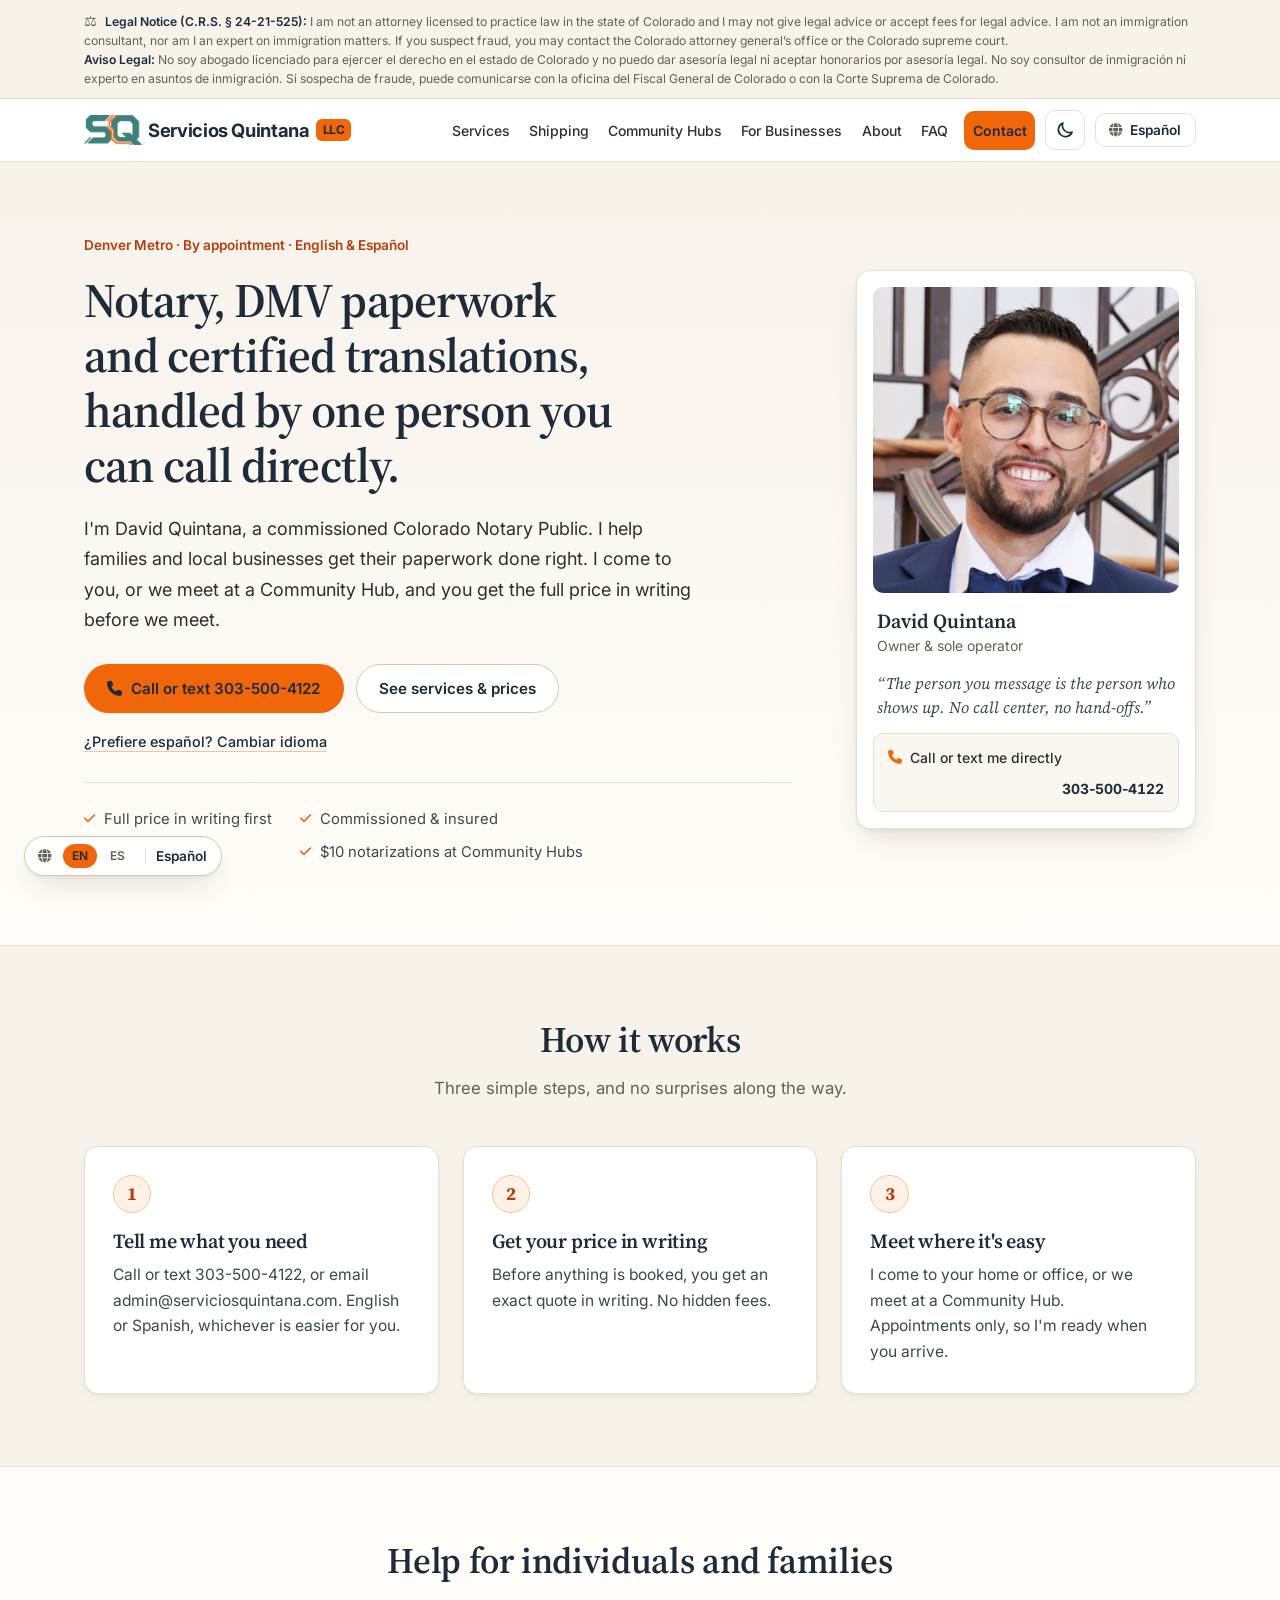
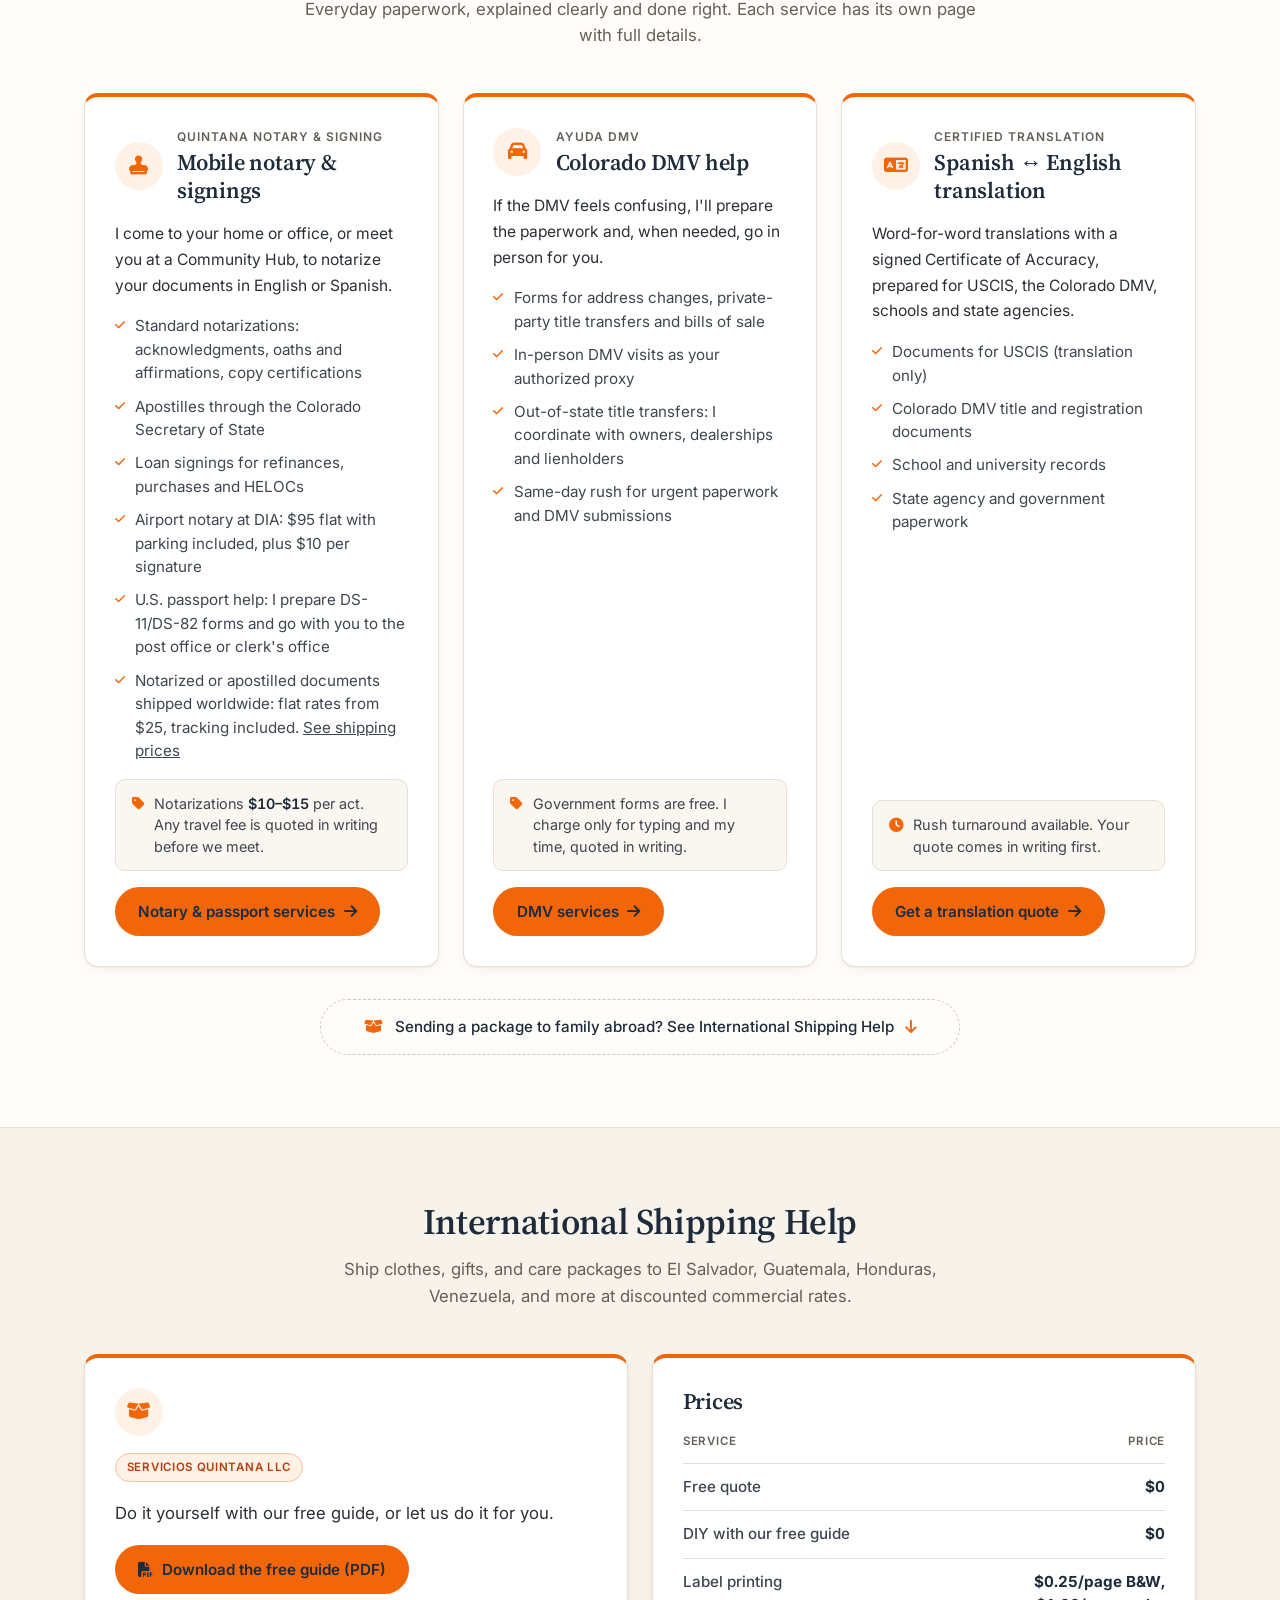
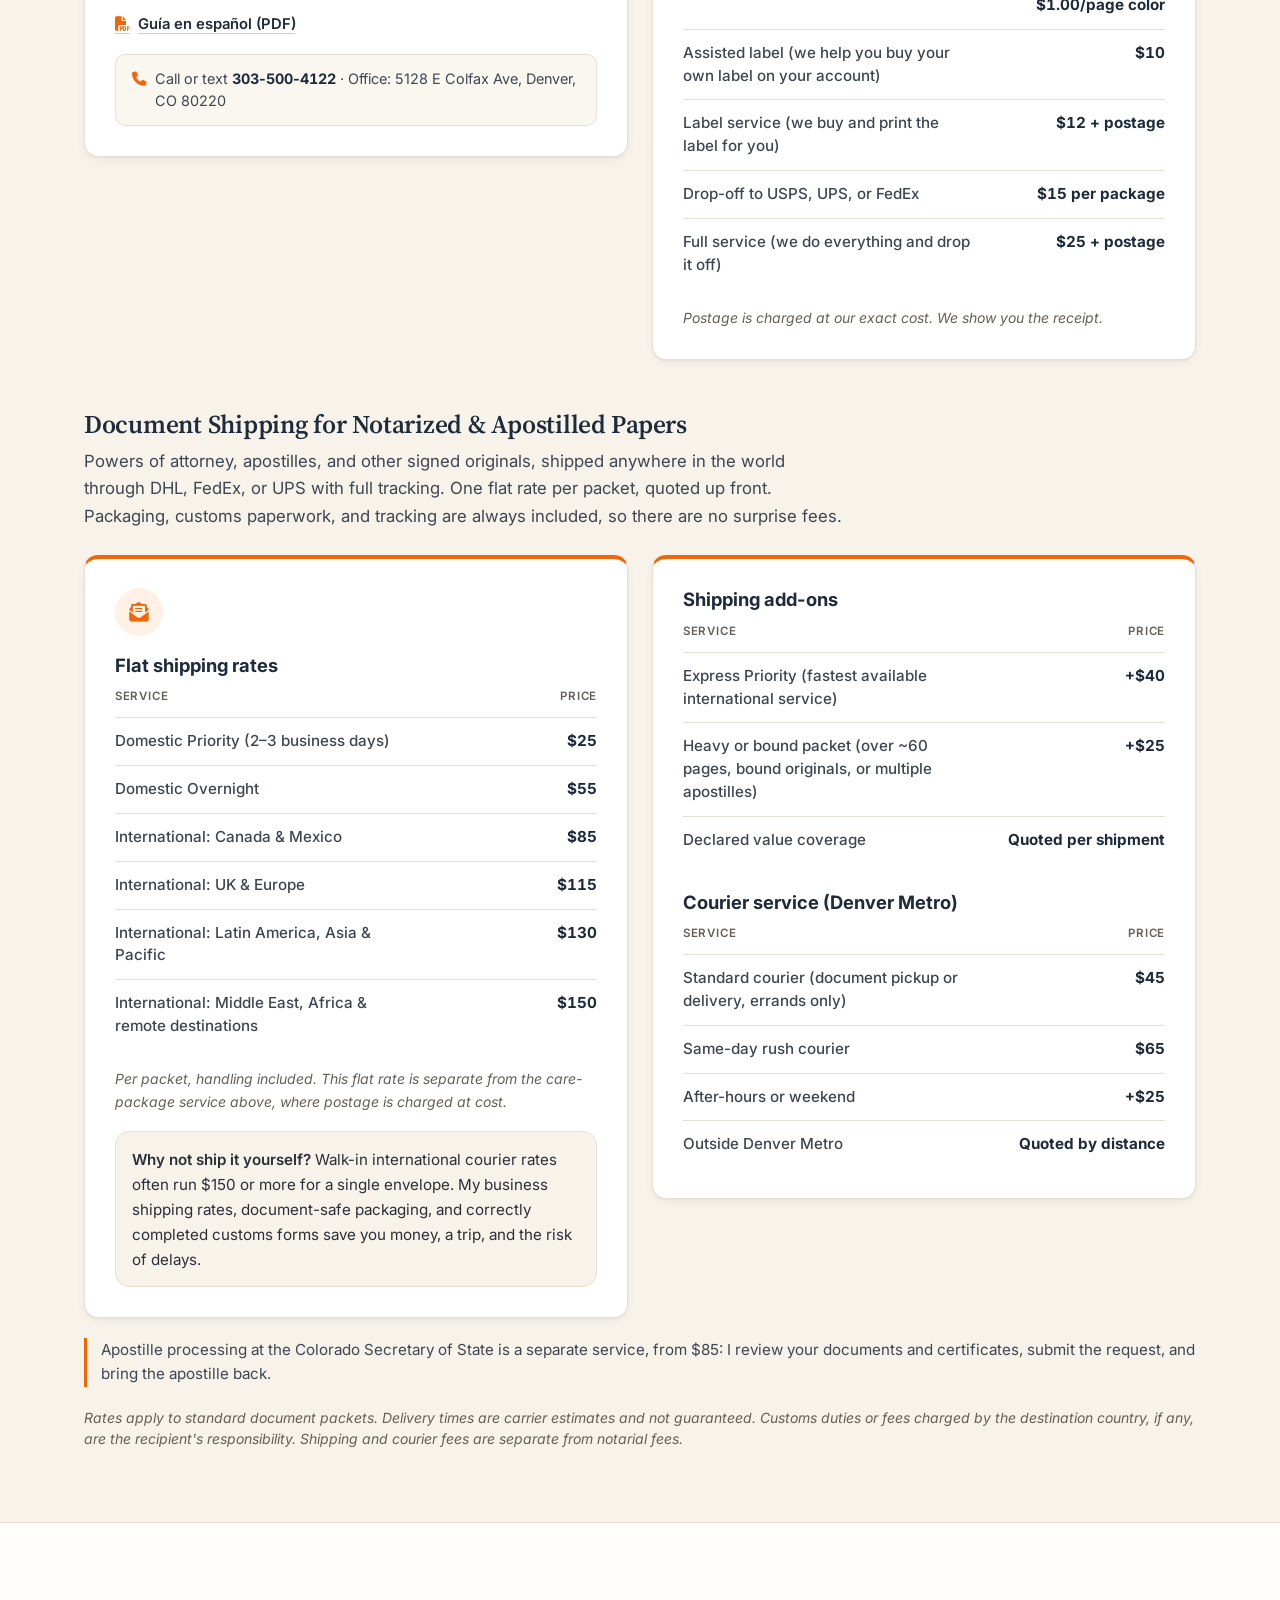
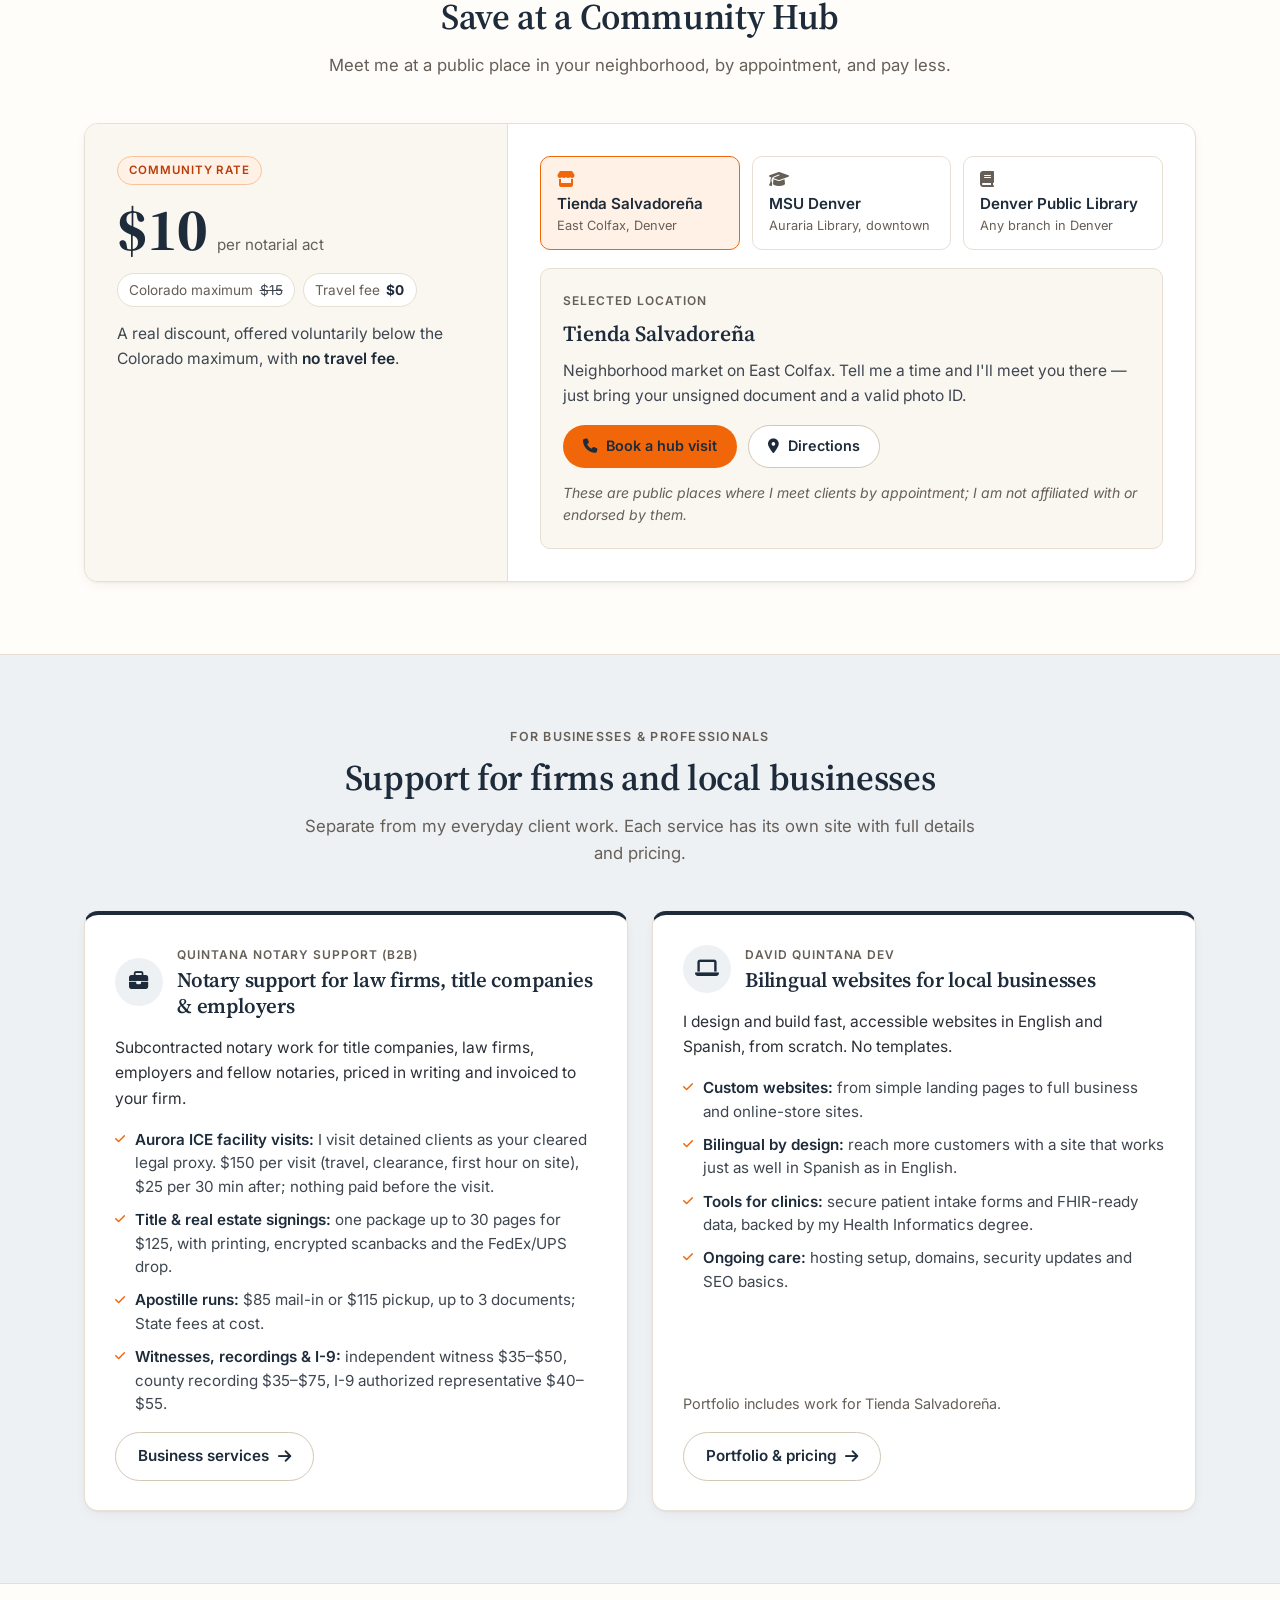
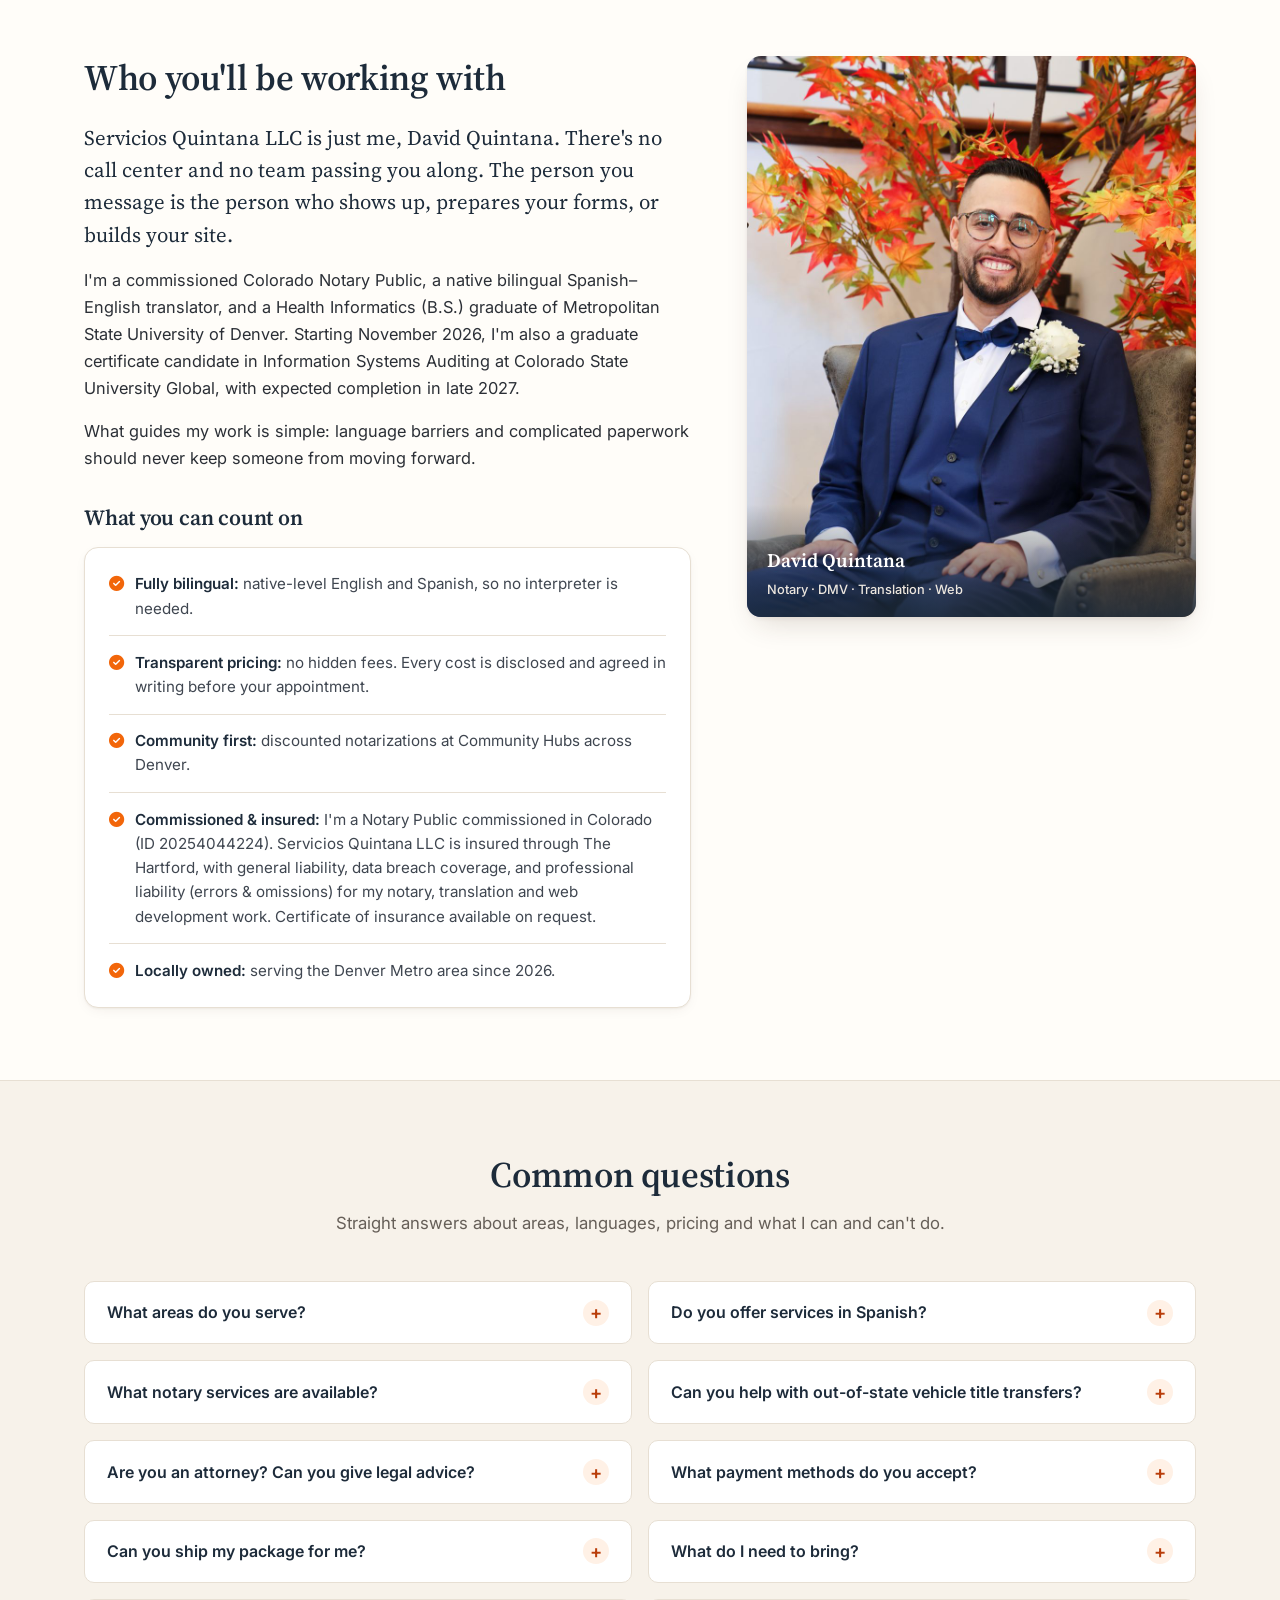
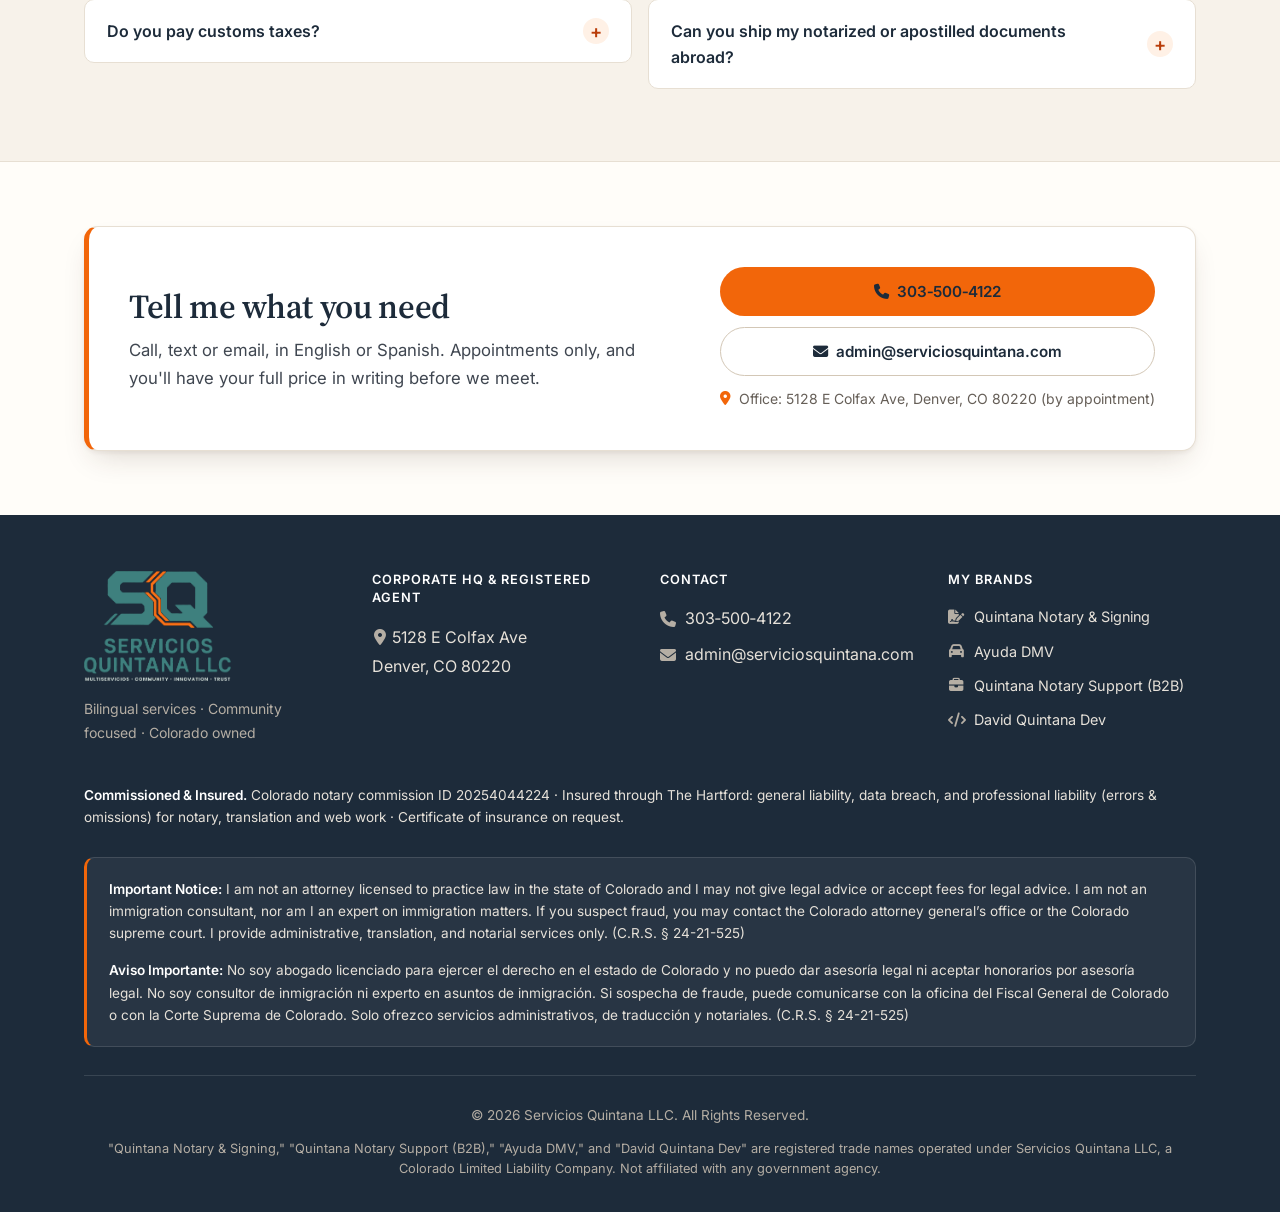
==== commit 79d6acb3: "Add CSU Global IS Auditing graduate certificate to About section Add a sentence to the About section" ====
--- a/index.html
+++ b/index.html
@@ -157,7 +157,8 @@
         "Colorado DMV title transfers",
         "Certified Spanish-English translation",
         "Bilingual web development",
-        "Health Informatics"
+        "Health Informatics",
+        "Information Systems Auditing"
       ],
       "alumniOf": {
         "@type": "CollegeOrUniversity",
@@ -791,7 +792,7 @@
                     <div class="split-text">
                         <h2 id="about-heading" data-i18n="about_h2">Who you'll be working with</h2>
                         <p class="large-text" data-i18n="about_p1">Servicios Quintana LLC is just me, David Quintana. There's no call center and no team passing you along. The person you message is the person who shows up, prepares your forms, or builds your site.</p>
-                        <p data-i18n="about_p2">I'm a commissioned Colorado Notary Public, a native bilingual Spanish–English translator, and a Health Informatics (B.S.) graduate of Metropolitan State University of Denver.</p>
+                        <p data-i18n="about_p2">I'm a commissioned Colorado Notary Public, a native bilingual Spanish–English translator, and a Health Informatics (B.S.) graduate of Metropolitan State University of Denver. Starting November 2026, I'm also a graduate certificate candidate in Information Systems Auditing at Colorado State University Global, with expected completion in late 2027.</p>
                         <p data-i18n="about_p3">What guides my work is simple: language barriers and complicated paperwork should never keep someone from moving forward.</p>
 
                         <h3 class="about-trust-heading" data-i18n="about_trust_h3">What you can count on</h3>
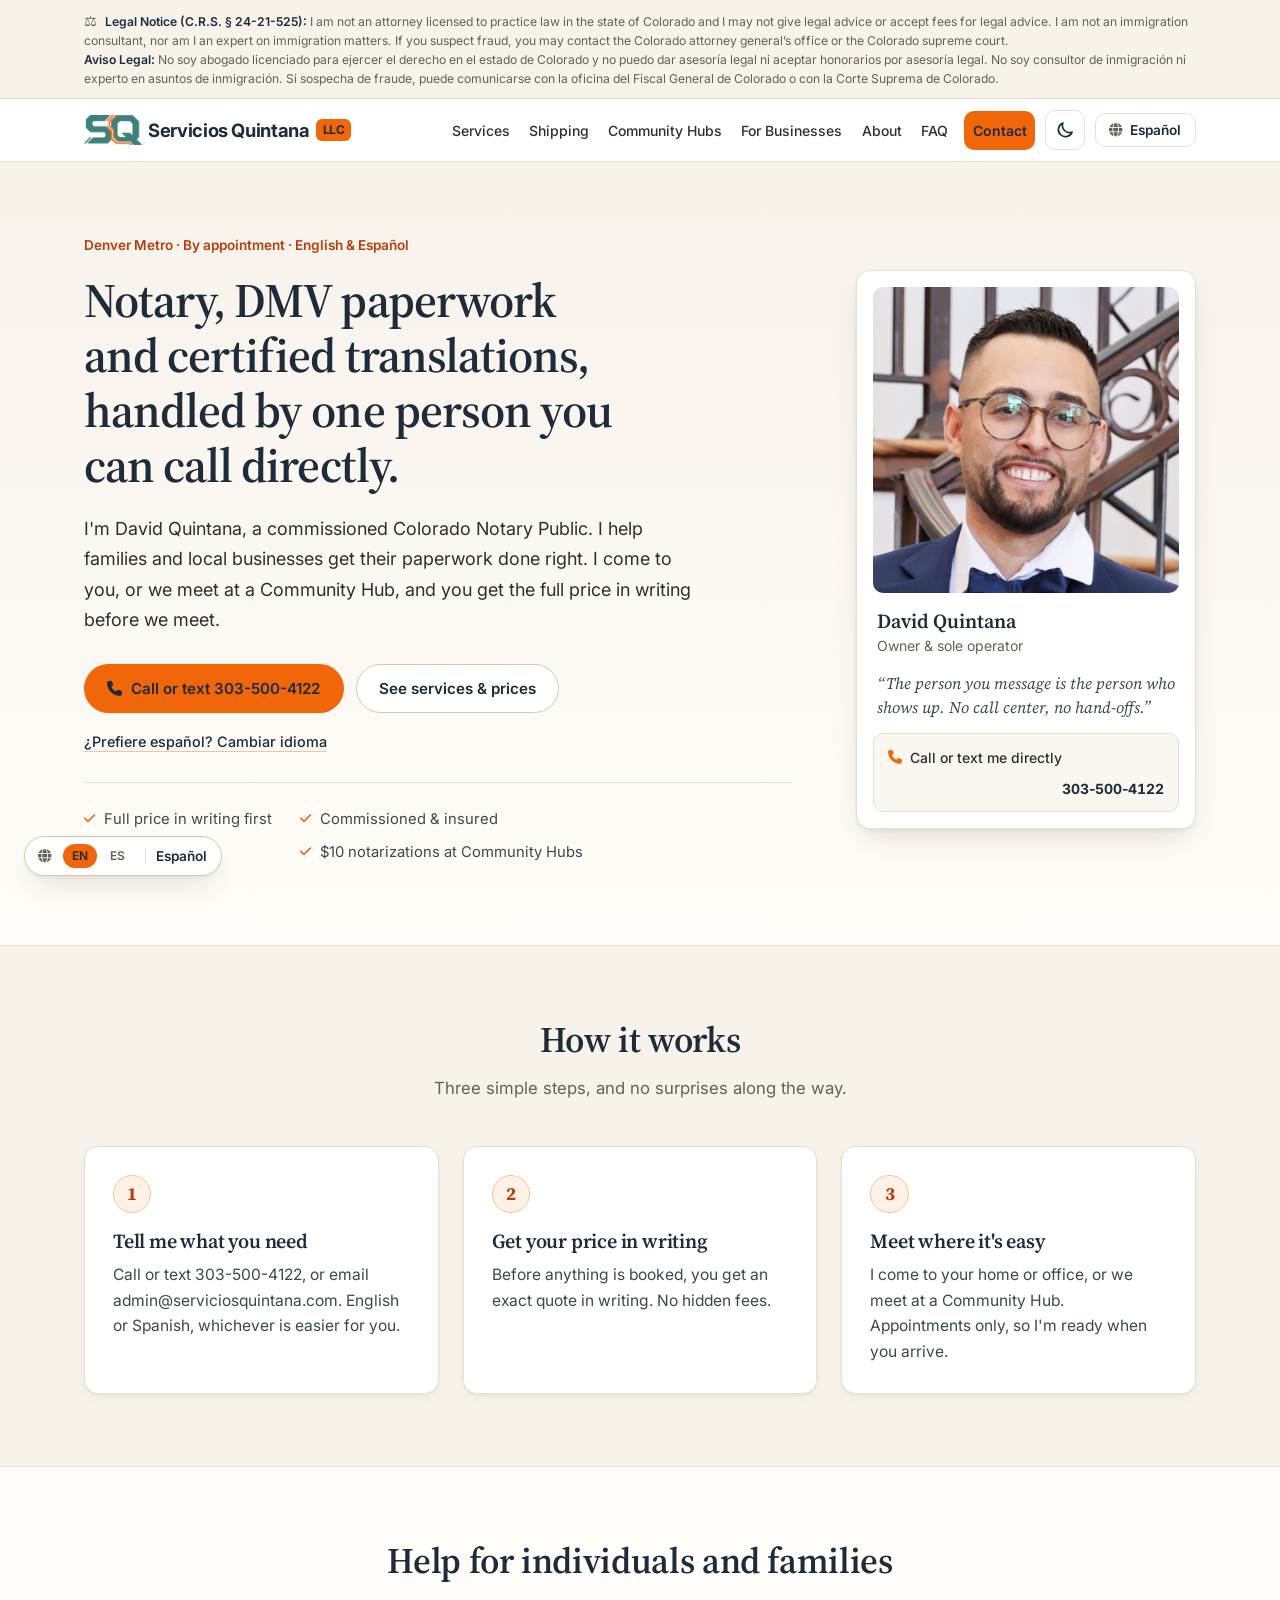
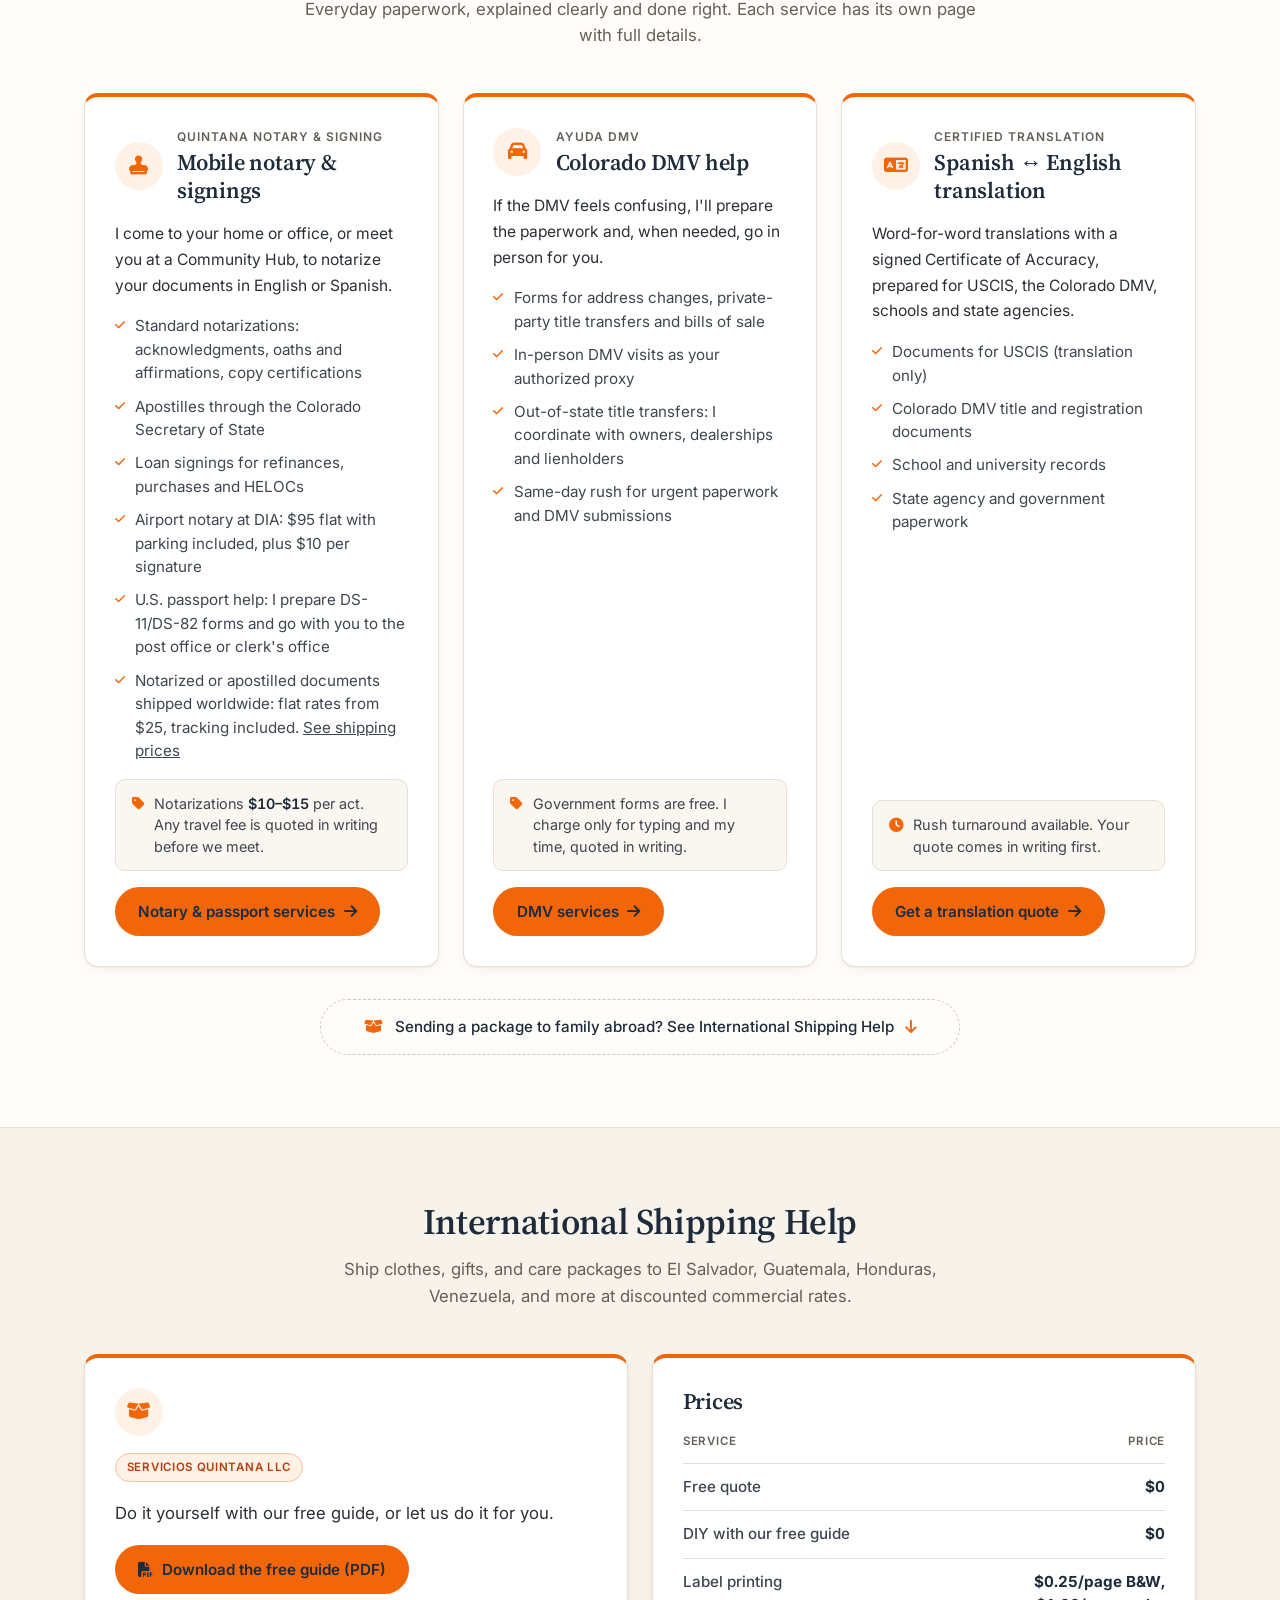
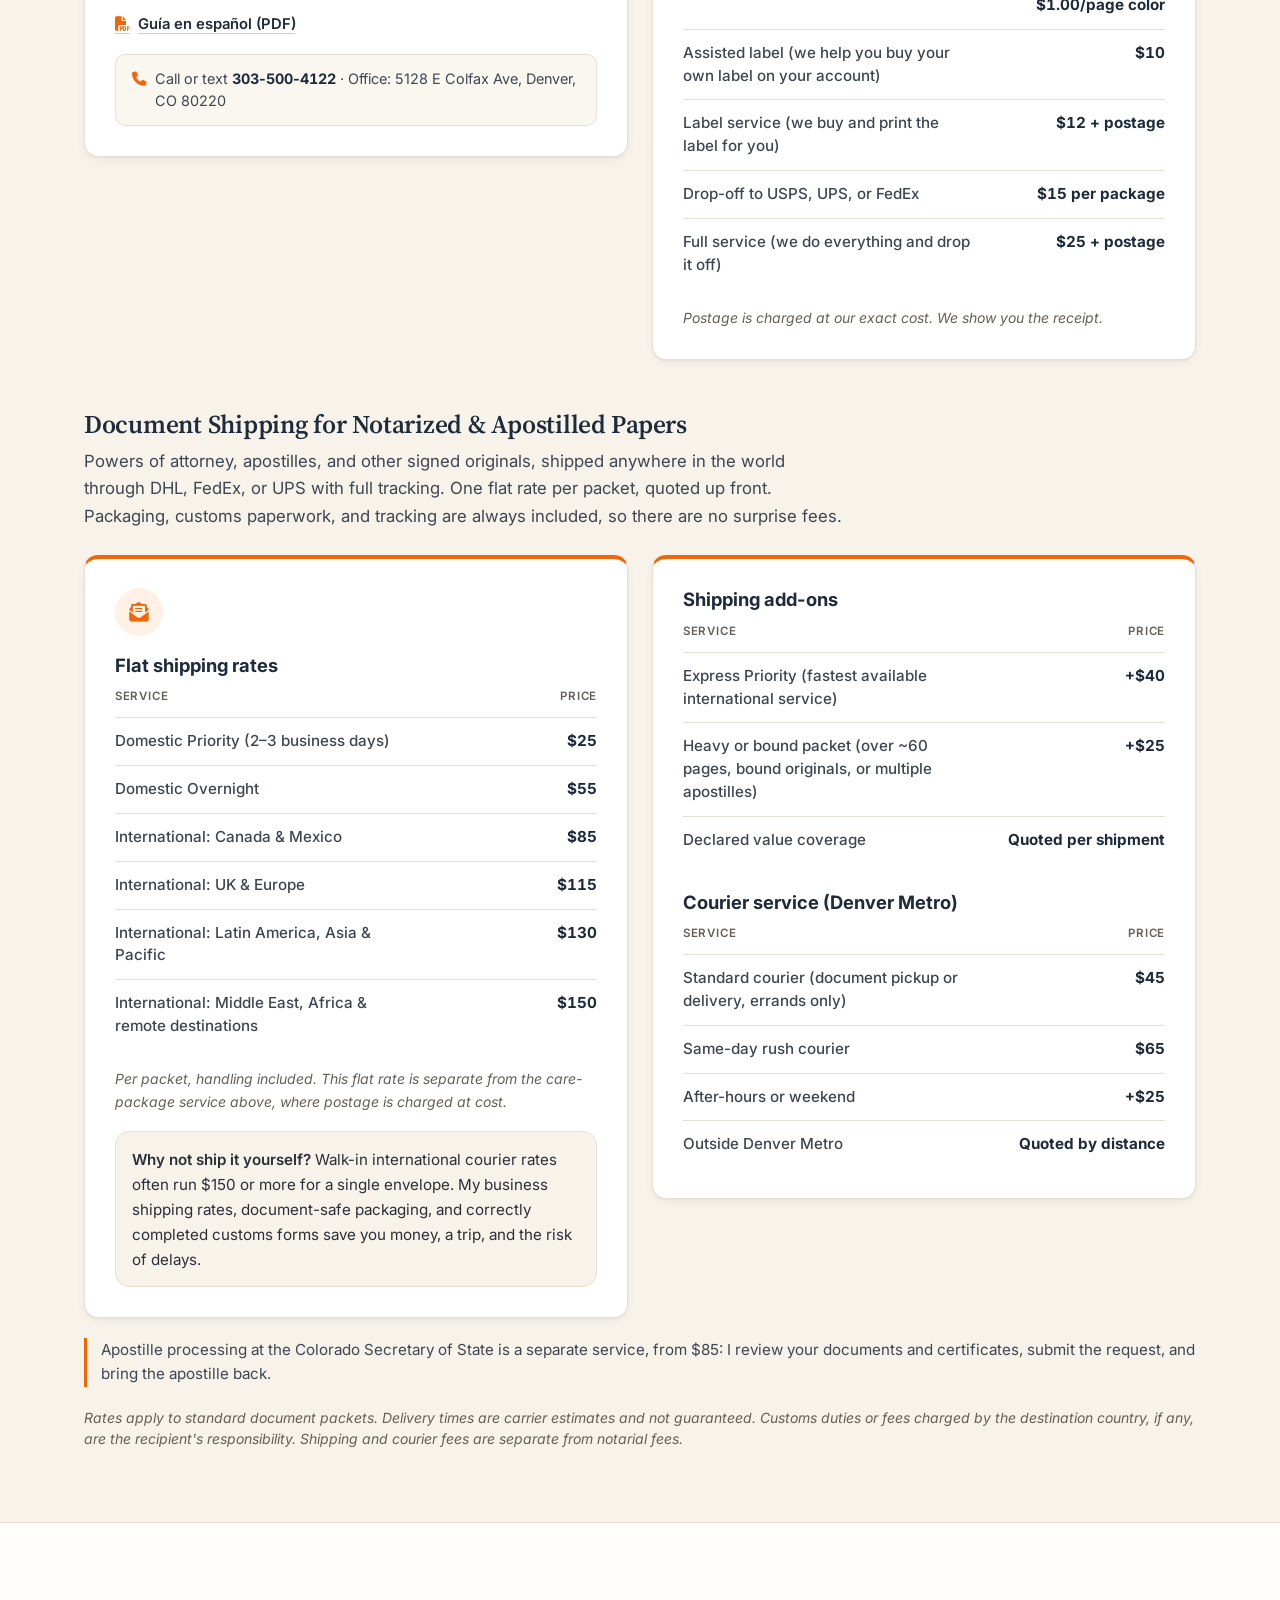
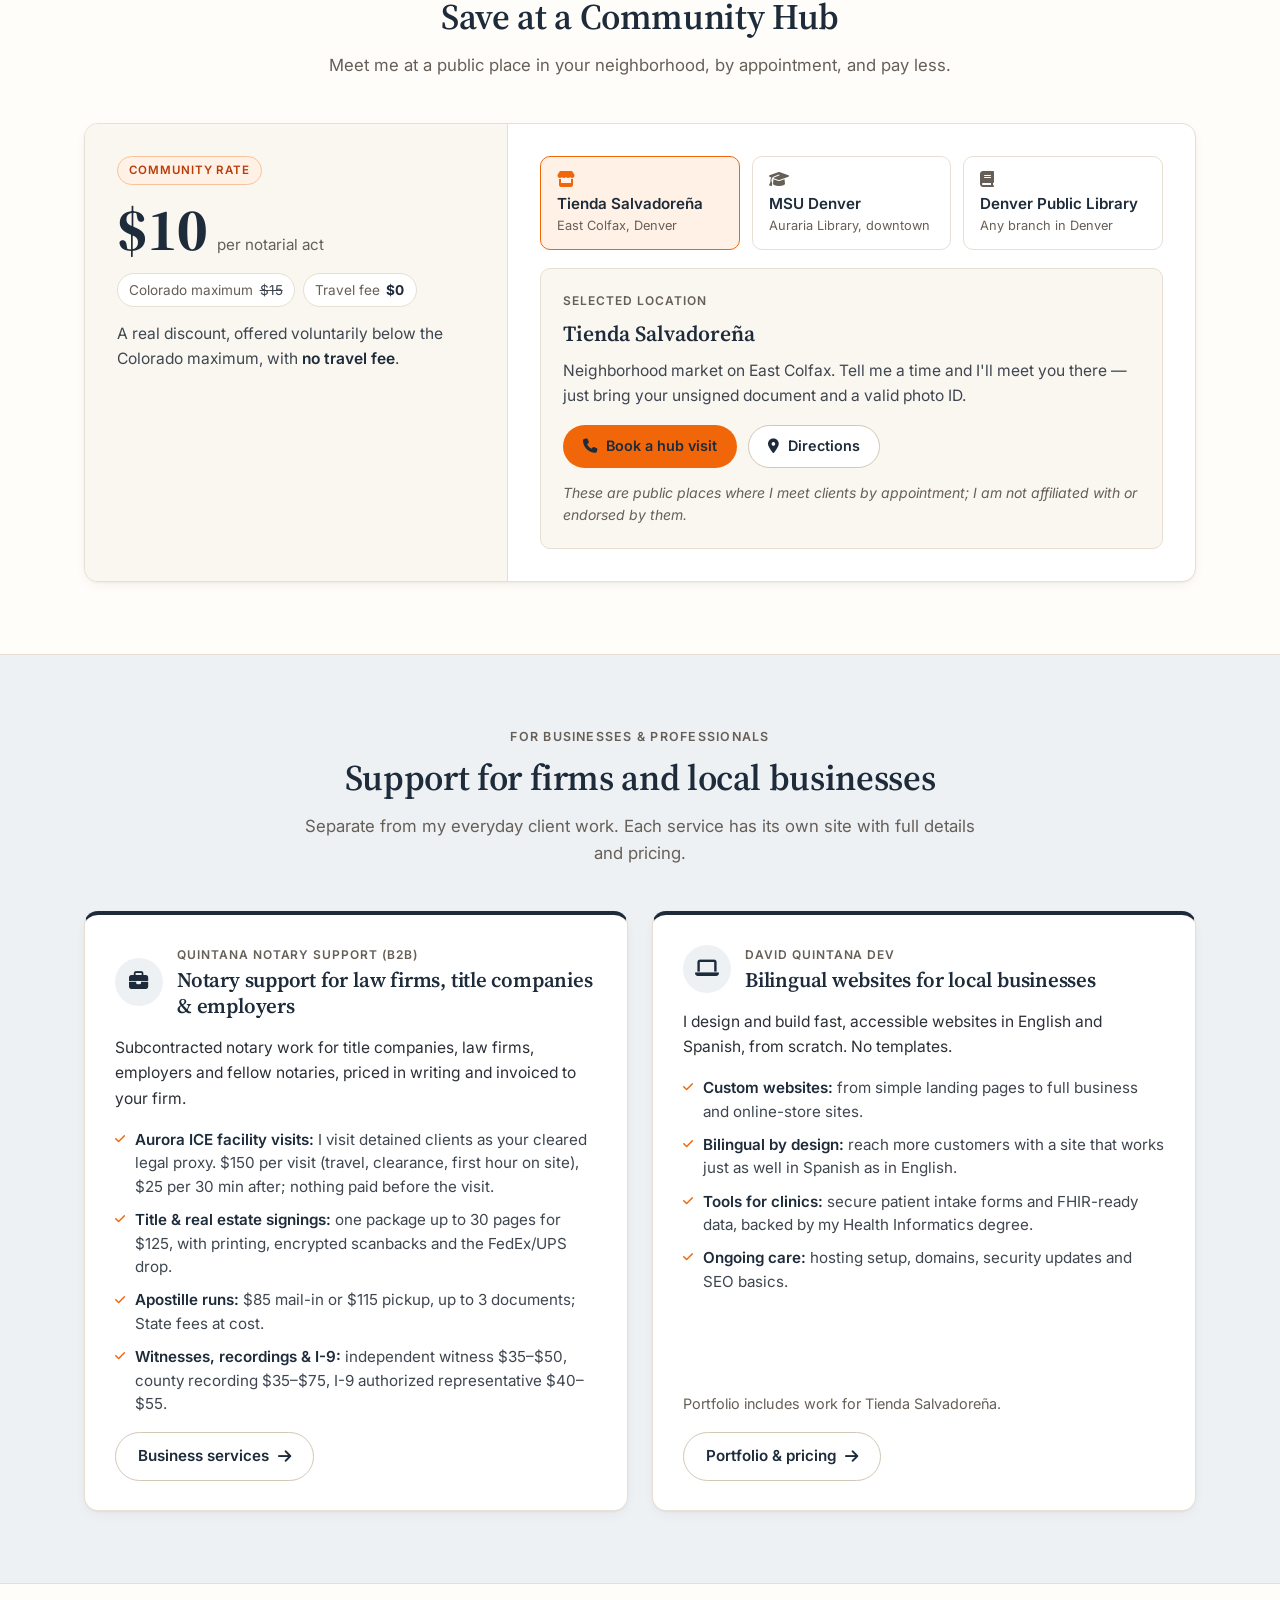
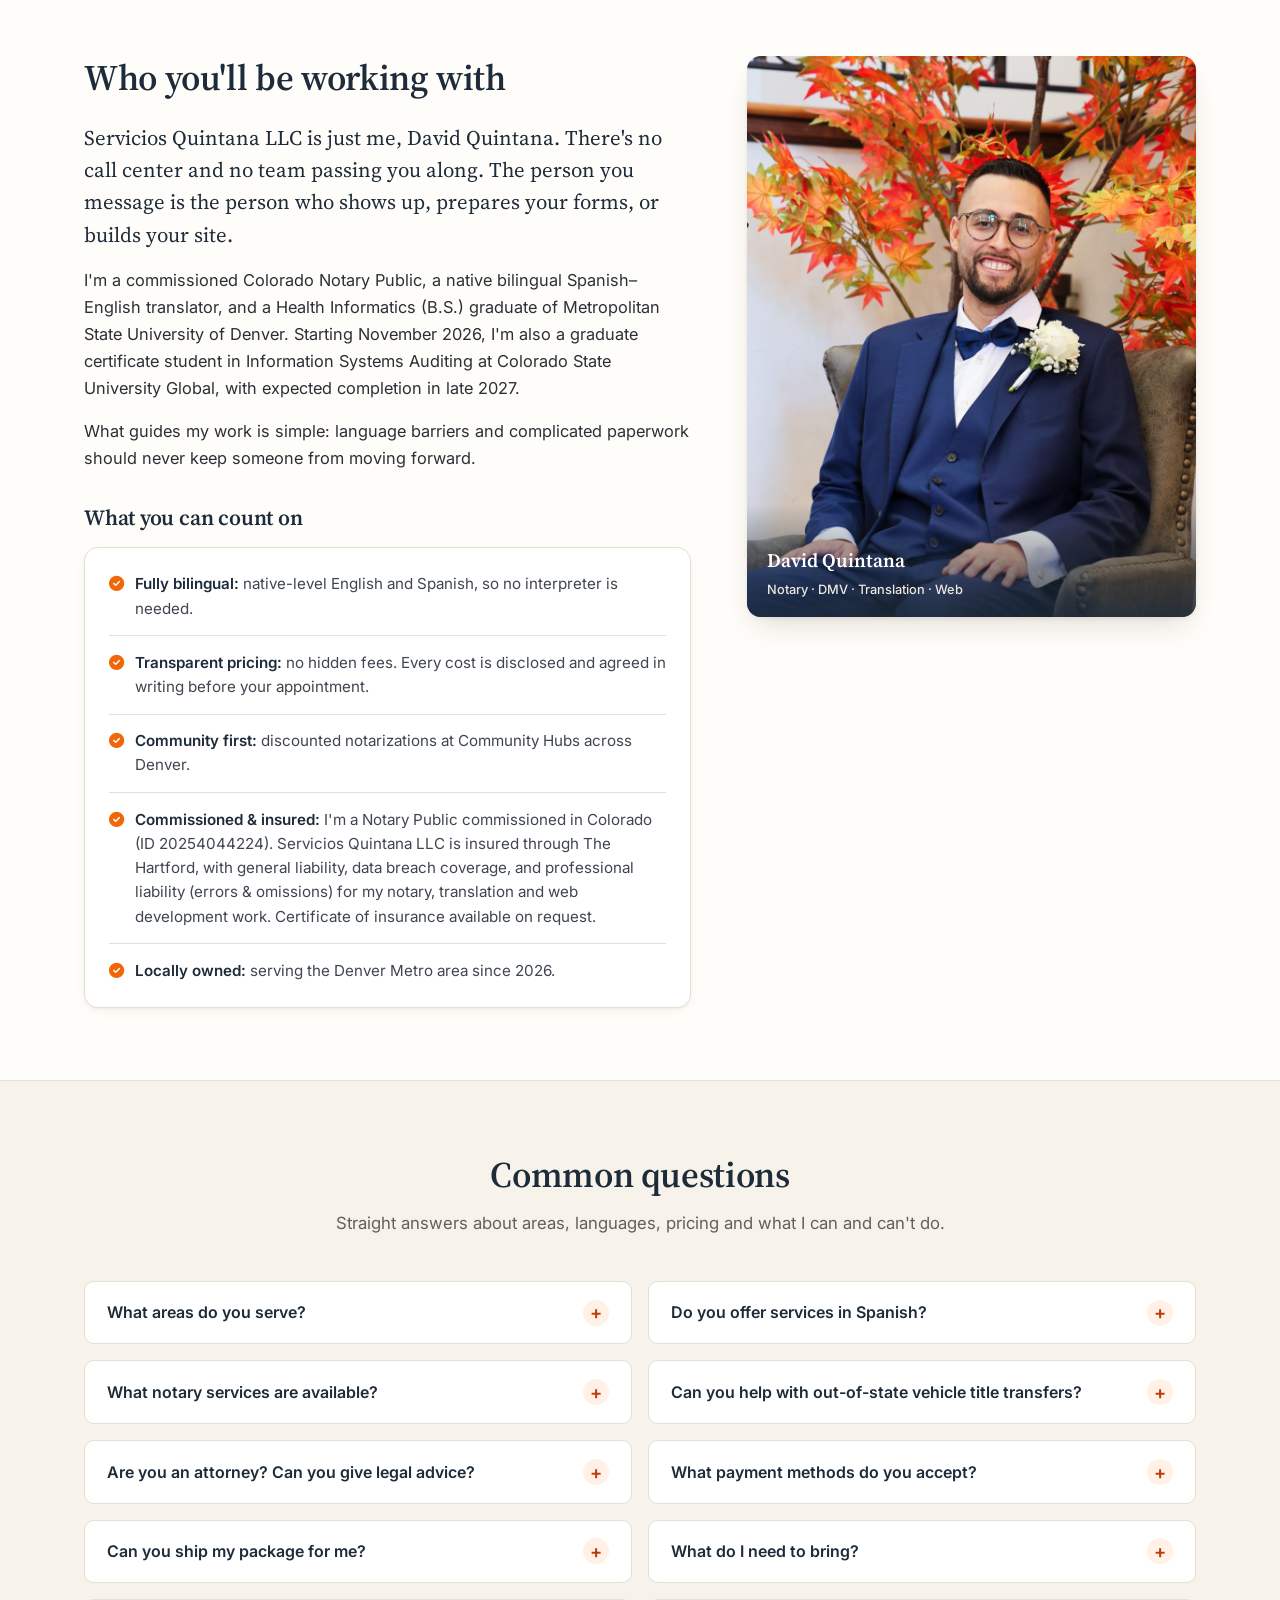
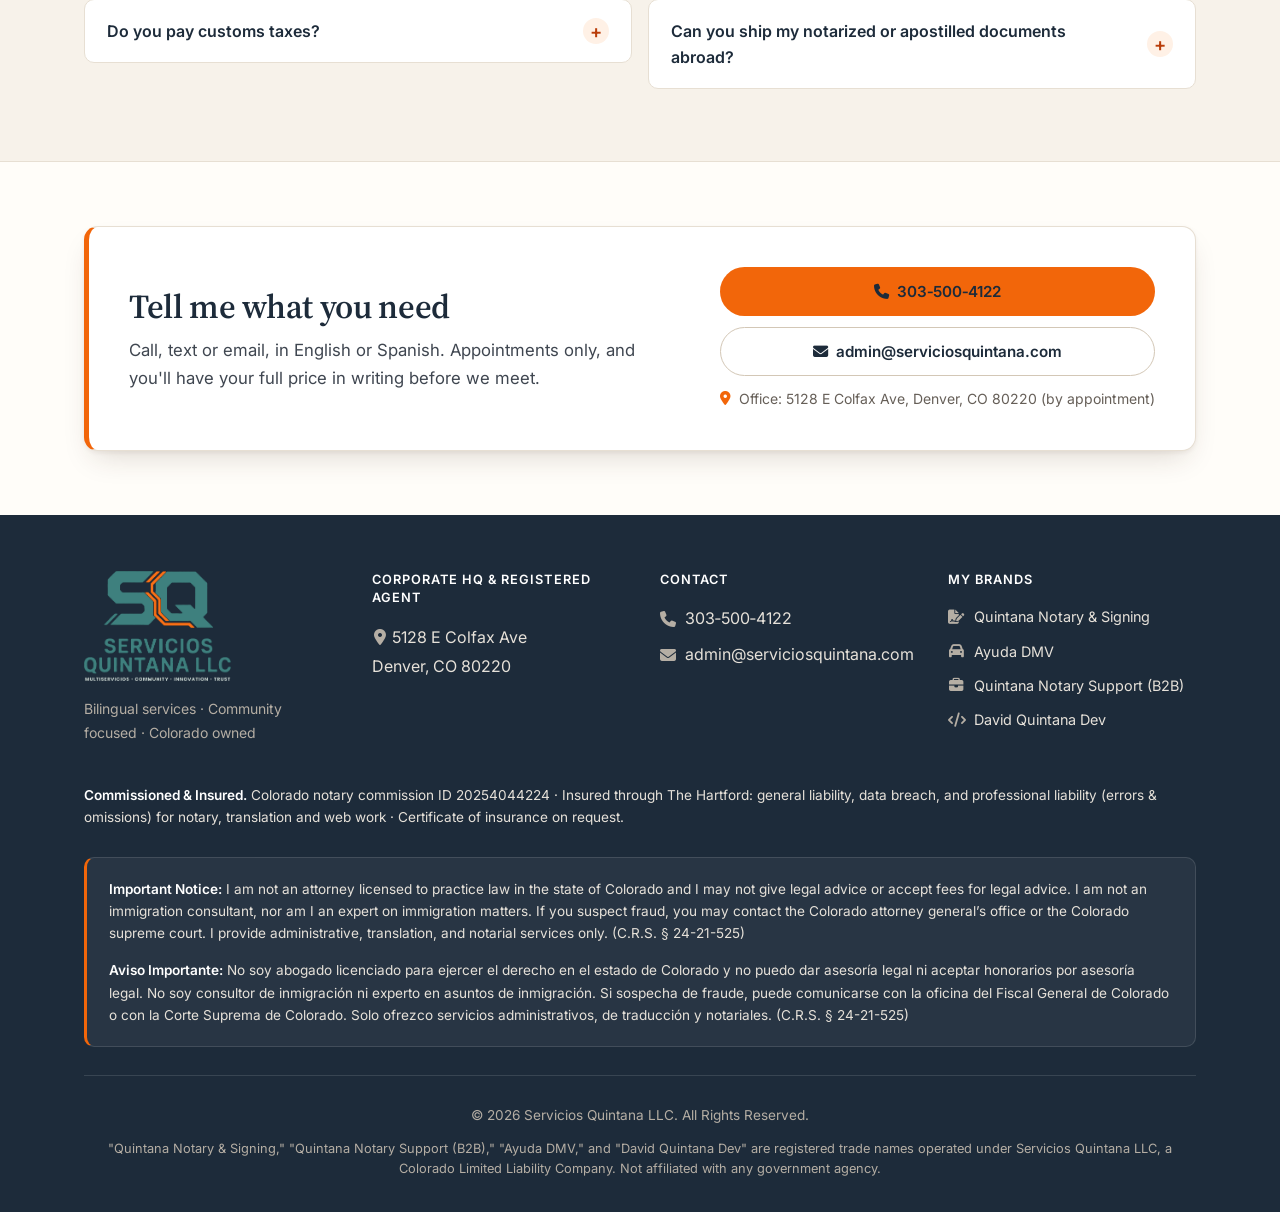
==== commit 269517a1: "Change CSU Global wording from "candidate" to "student" Change the IS Auditing graduate certificate " ====
--- a/index.html
+++ b/index.html
@@ -792,7 +792,7 @@
                     <div class="split-text">
                         <h2 id="about-heading" data-i18n="about_h2">Who you'll be working with</h2>
                         <p class="large-text" data-i18n="about_p1">Servicios Quintana LLC is just me, David Quintana. There's no call center and no team passing you along. The person you message is the person who shows up, prepares your forms, or builds your site.</p>
-                        <p data-i18n="about_p2">I'm a commissioned Colorado Notary Public, a native bilingual Spanish–English translator, and a Health Informatics (B.S.) graduate of Metropolitan State University of Denver. Starting November 2026, I'm also a graduate certificate candidate in Information Systems Auditing at Colorado State University Global, with expected completion in late 2027.</p>
+                        <p data-i18n="about_p2">I'm a commissioned Colorado Notary Public, a native bilingual Spanish–English translator, and a Health Informatics (B.S.) graduate of Metropolitan State University of Denver. Starting November 2026, I'm also a graduate certificate student in Information Systems Auditing at Colorado State University Global, with expected completion in late 2027.</p>
                         <p data-i18n="about_p3">What guides my work is simple: language barriers and complicated paperwork should never keep someone from moving forward.</p>
 
                         <h3 class="about-trust-heading" data-i18n="about_trust_h3">What you can count on</h3>
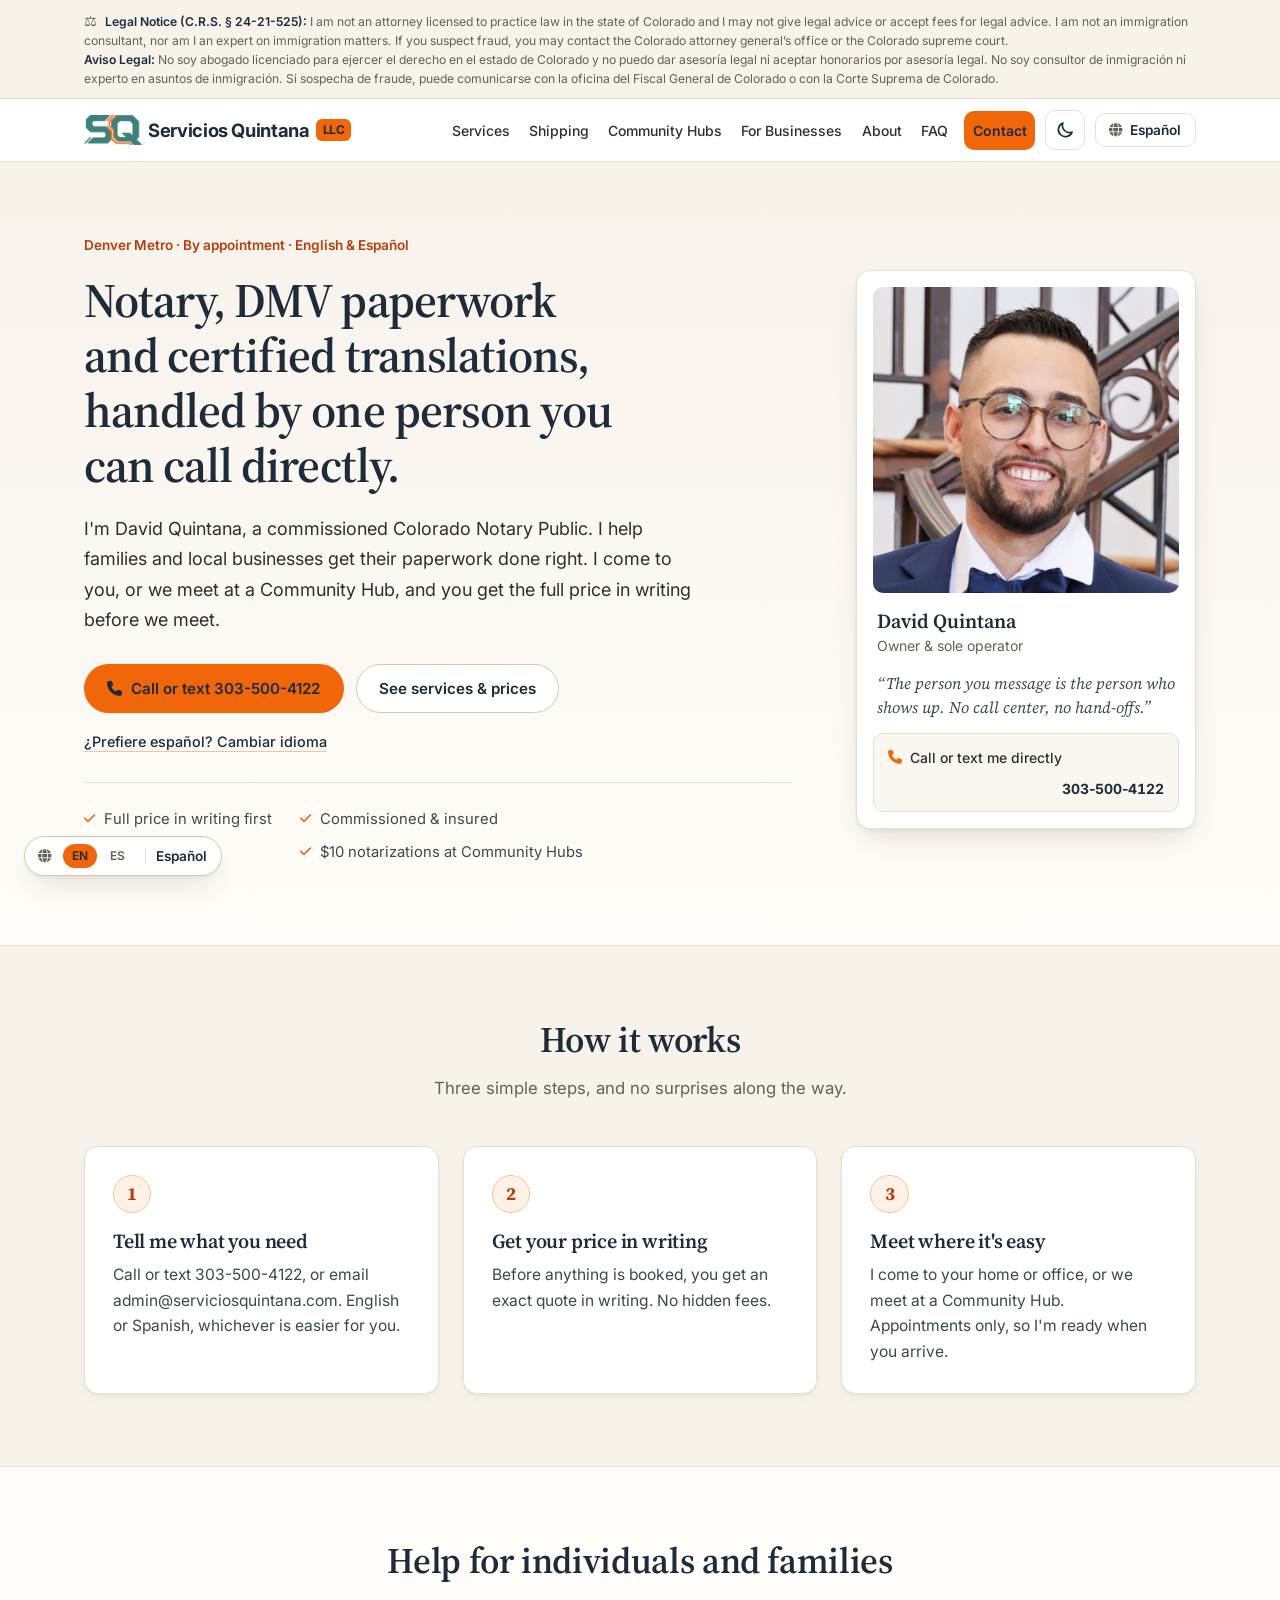
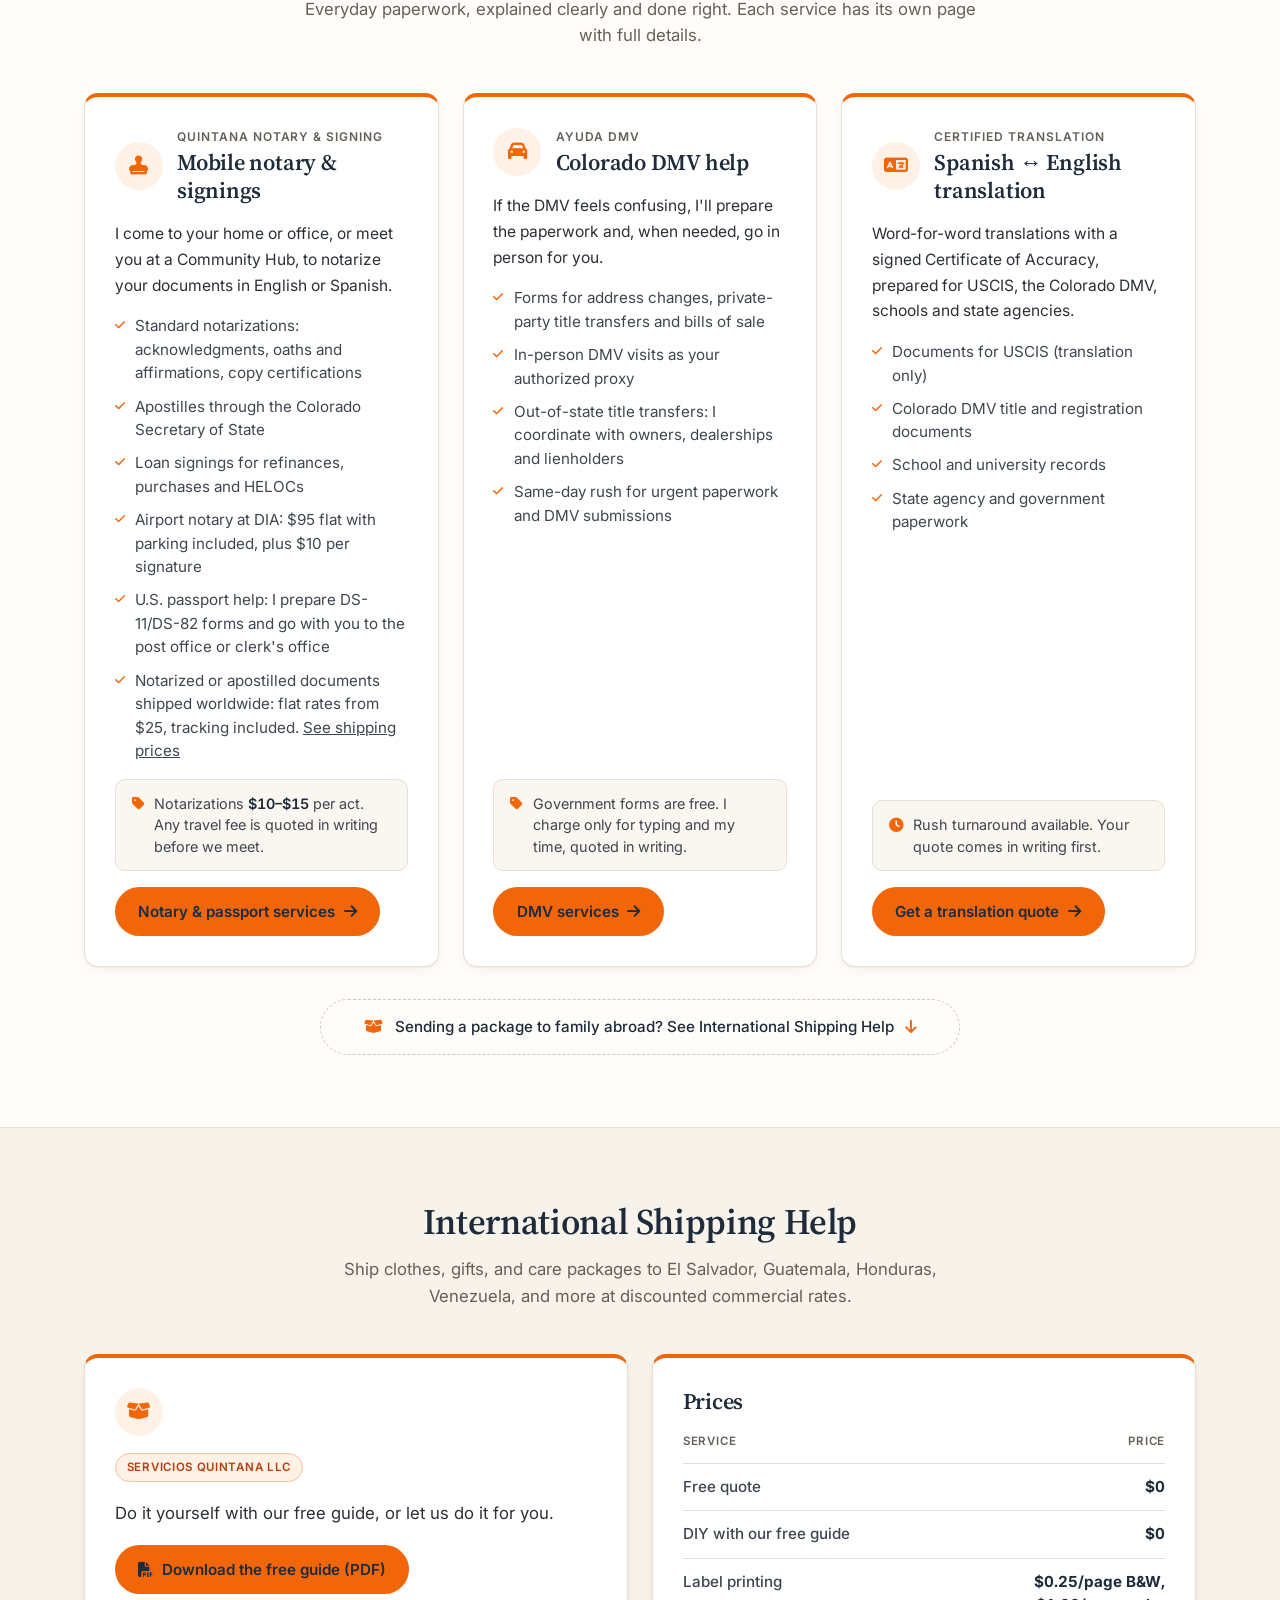
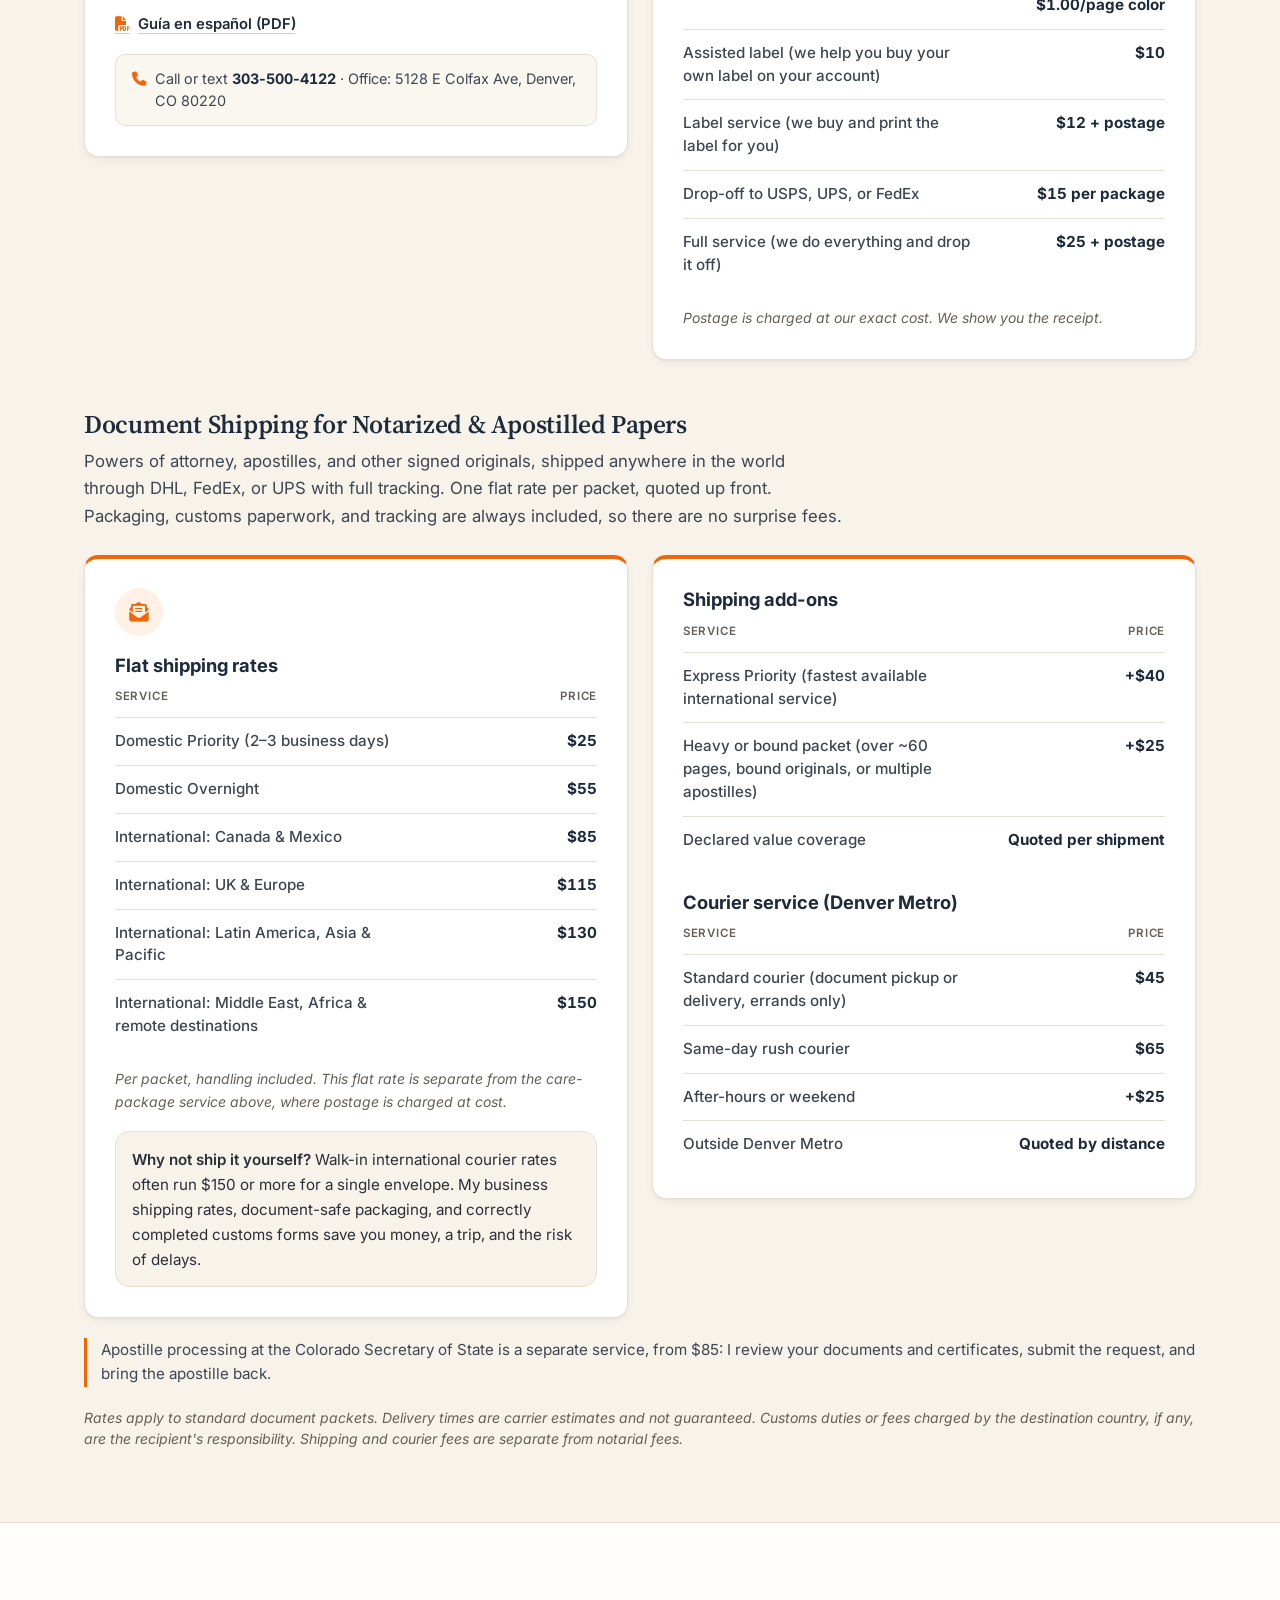
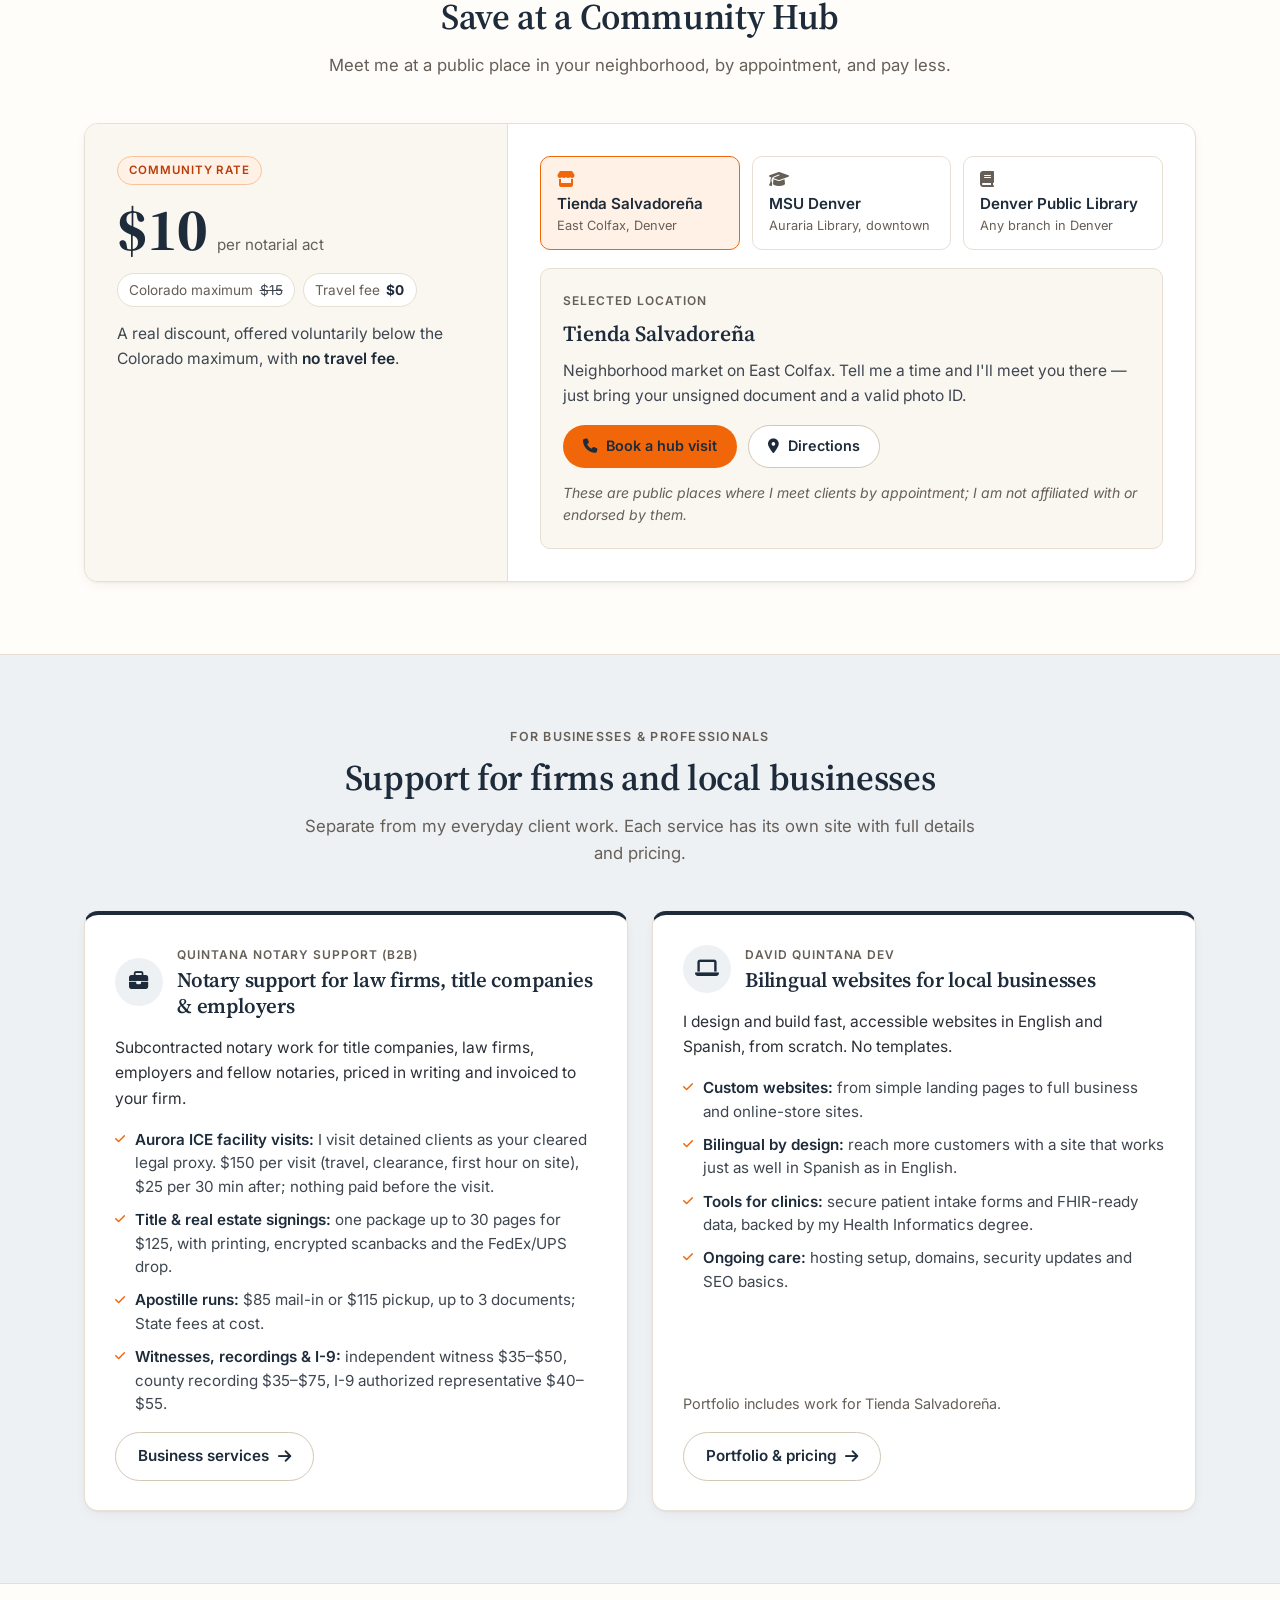
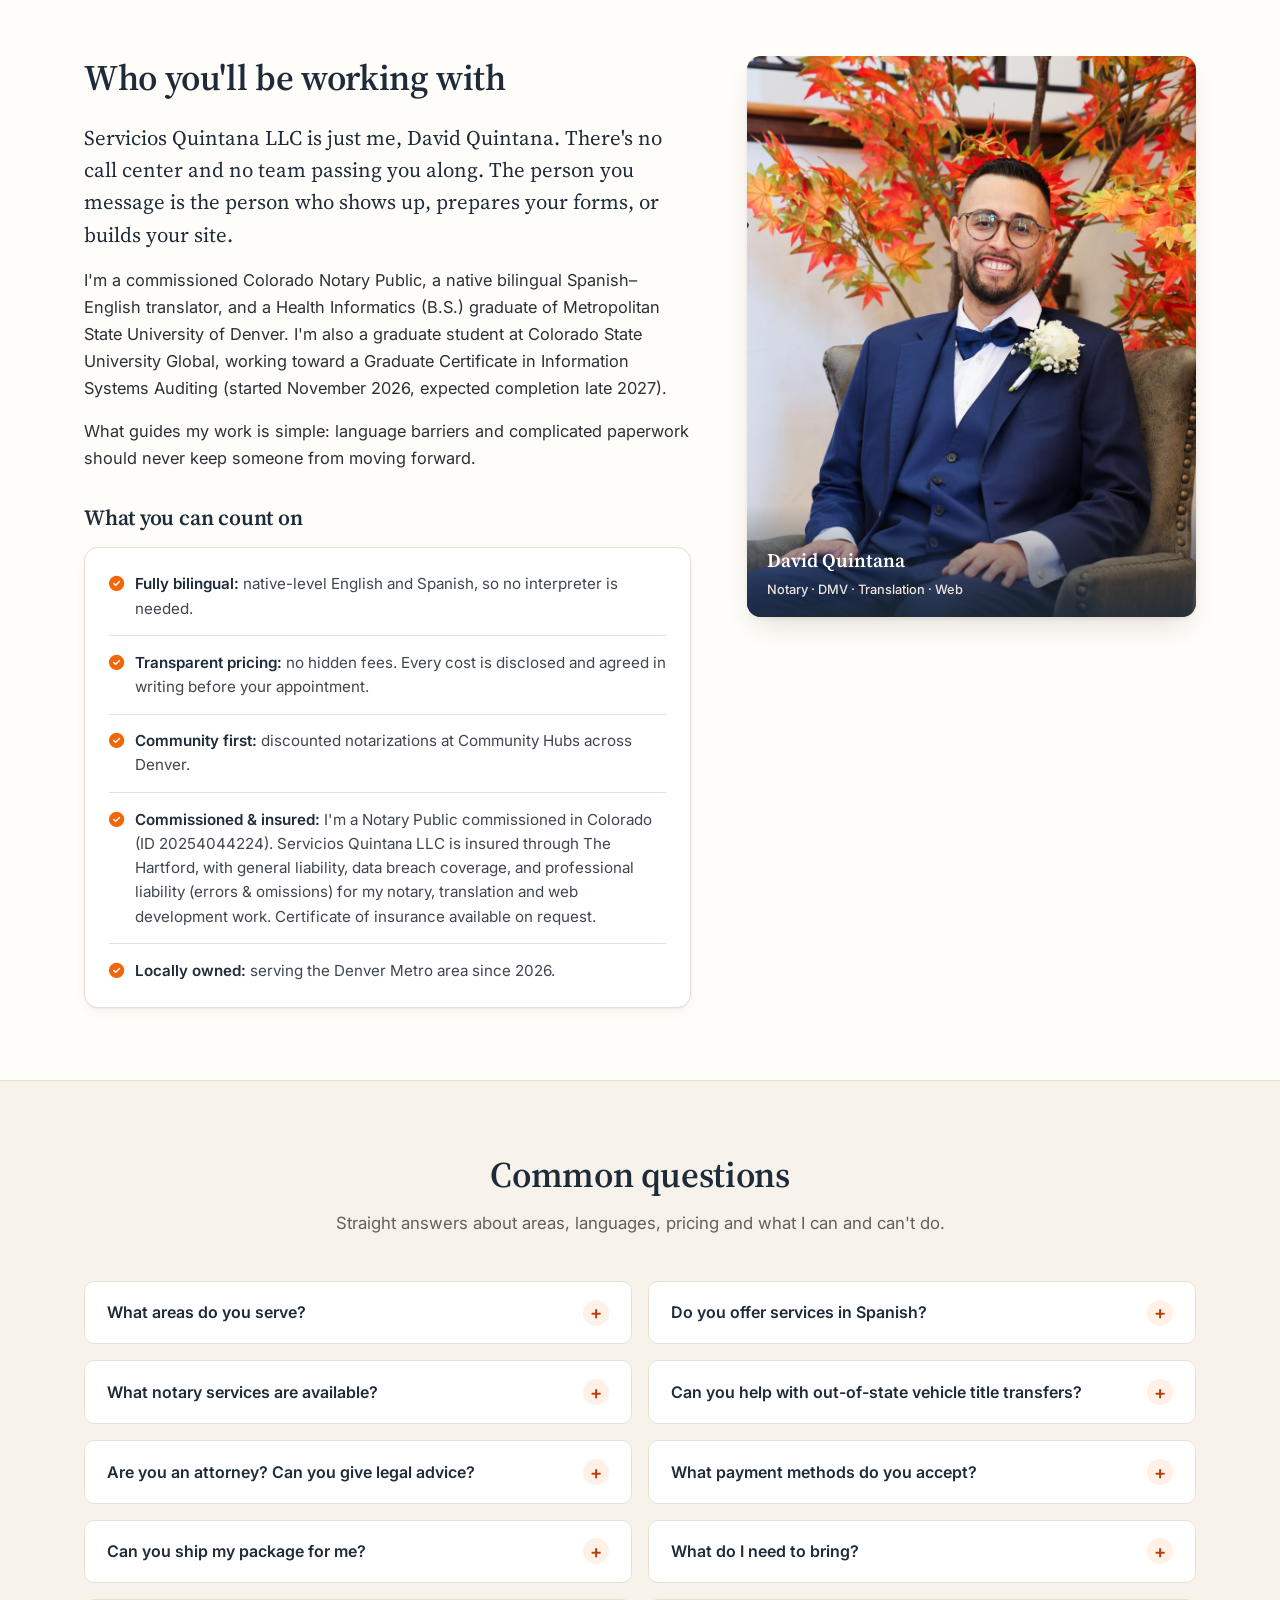
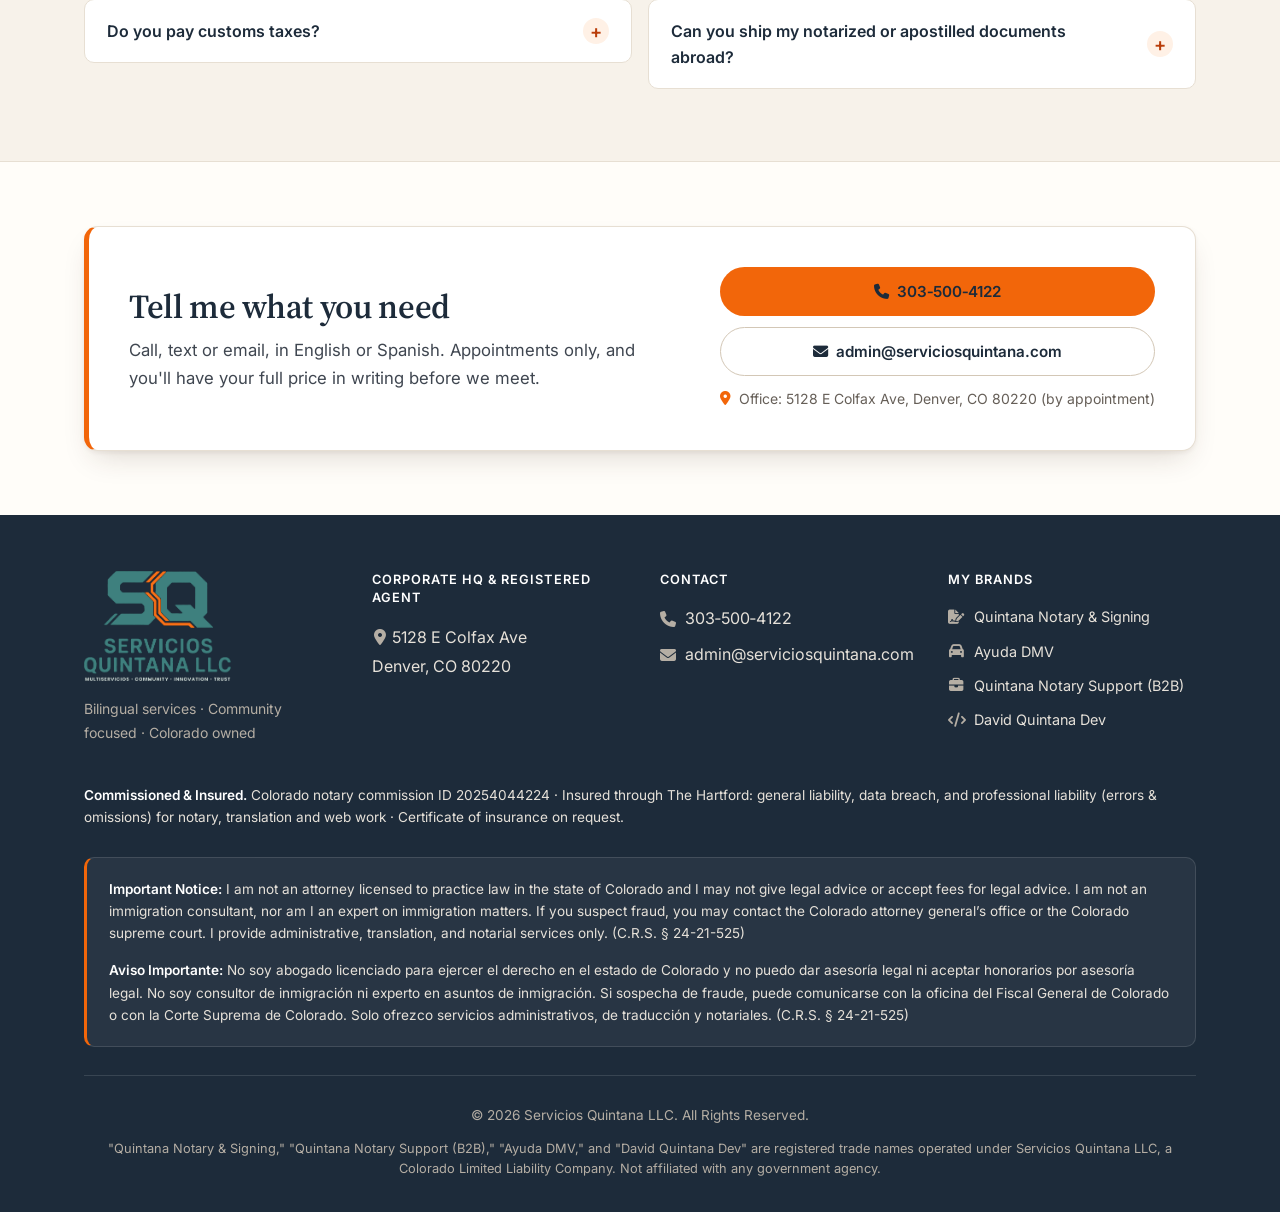
==== commit 8c680032: "Describe CSU Global enrollment as graduate student Reword the About section (EN/ES) and llms.txt to " ====
--- a/index.html
+++ b/index.html
@@ -792,7 +792,7 @@
                     <div class="split-text">
                         <h2 id="about-heading" data-i18n="about_h2">Who you'll be working with</h2>
                         <p class="large-text" data-i18n="about_p1">Servicios Quintana LLC is just me, David Quintana. There's no call center and no team passing you along. The person you message is the person who shows up, prepares your forms, or builds your site.</p>
-                        <p data-i18n="about_p2">I'm a commissioned Colorado Notary Public, a native bilingual Spanish–English translator, and a Health Informatics (B.S.) graduate of Metropolitan State University of Denver. Starting November 2026, I'm also a graduate certificate student in Information Systems Auditing at Colorado State University Global, with expected completion in late 2027.</p>
+                        <p data-i18n="about_p2">I'm a commissioned Colorado Notary Public, a native bilingual Spanish–English translator, and a Health Informatics (B.S.) graduate of Metropolitan State University of Denver. I'm also a graduate student at Colorado State University Global, working toward a Graduate Certificate in Information Systems Auditing (started November 2026, expected completion late 2027).</p>
                         <p data-i18n="about_p3">What guides my work is simple: language barriers and complicated paperwork should never keep someone from moving forward.</p>
 
                         <h3 class="about-trust-heading" data-i18n="about_trust_h3">What you can count on</h3>
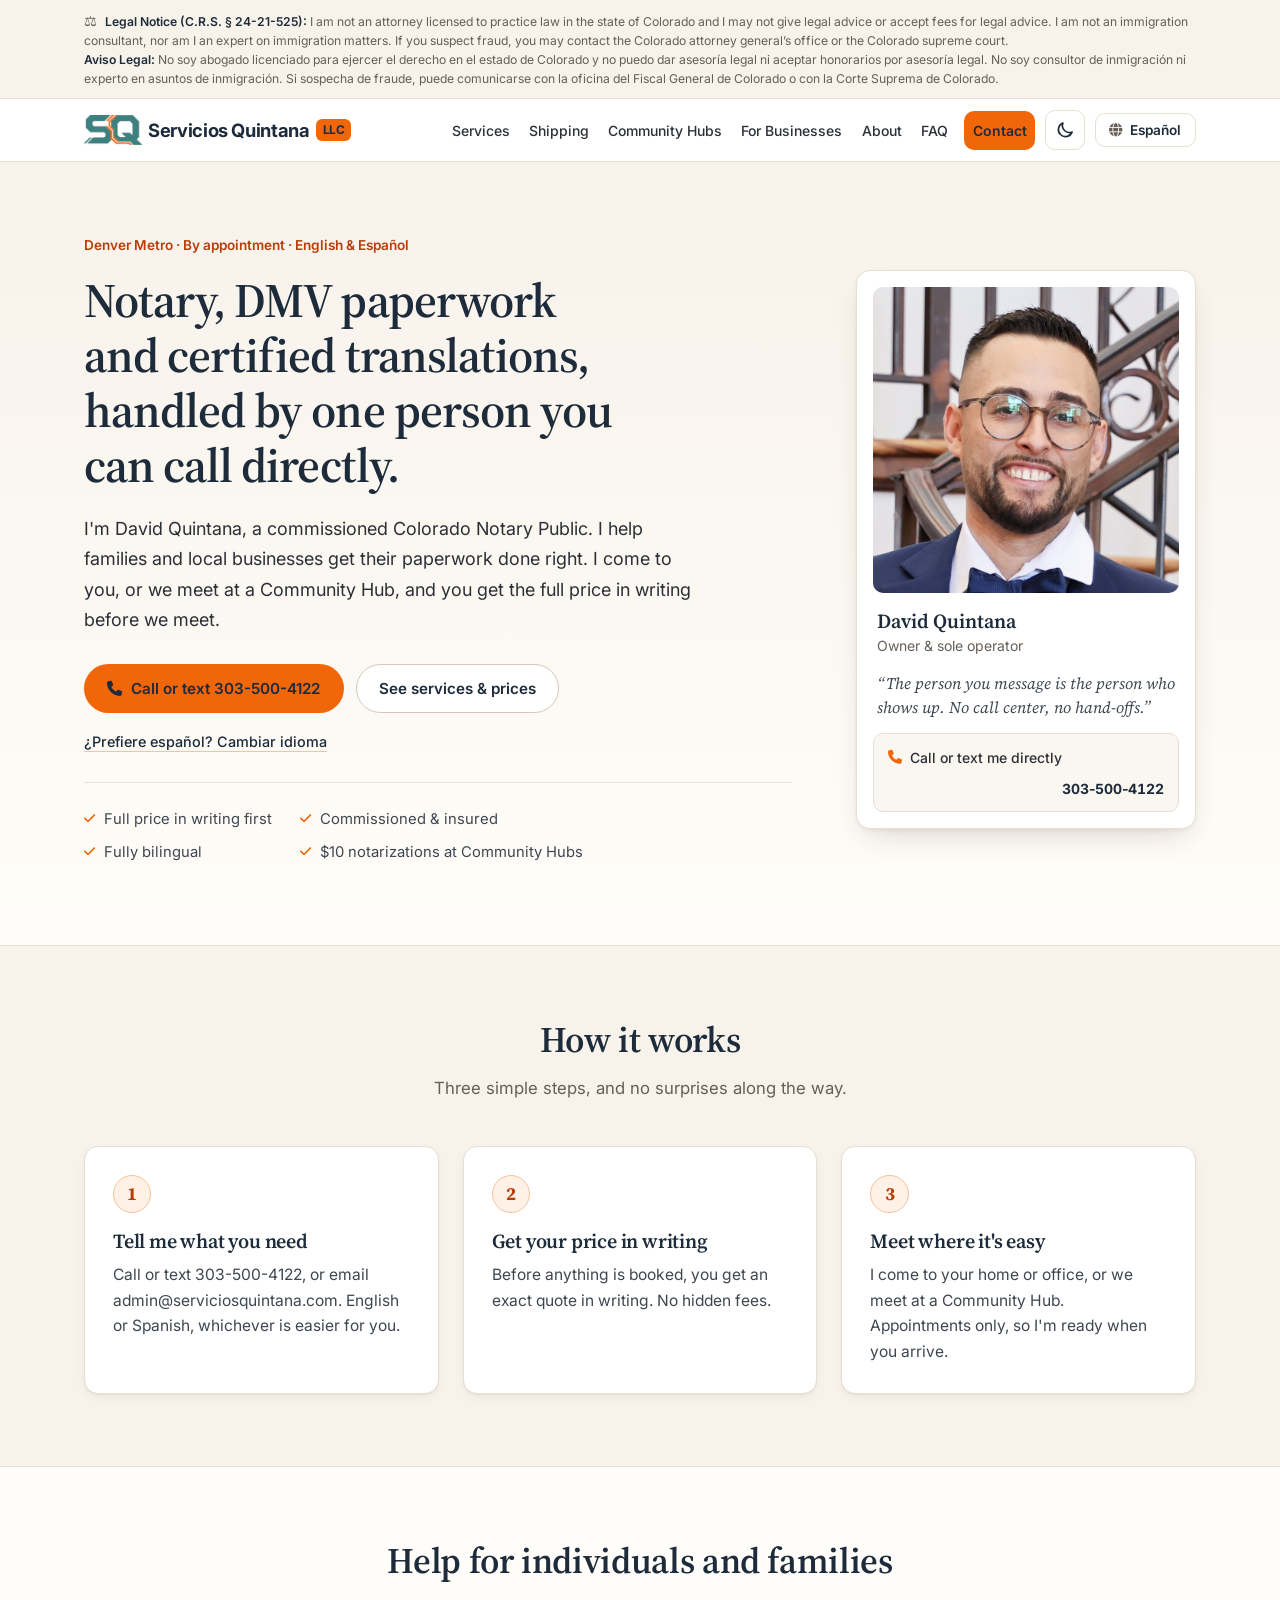
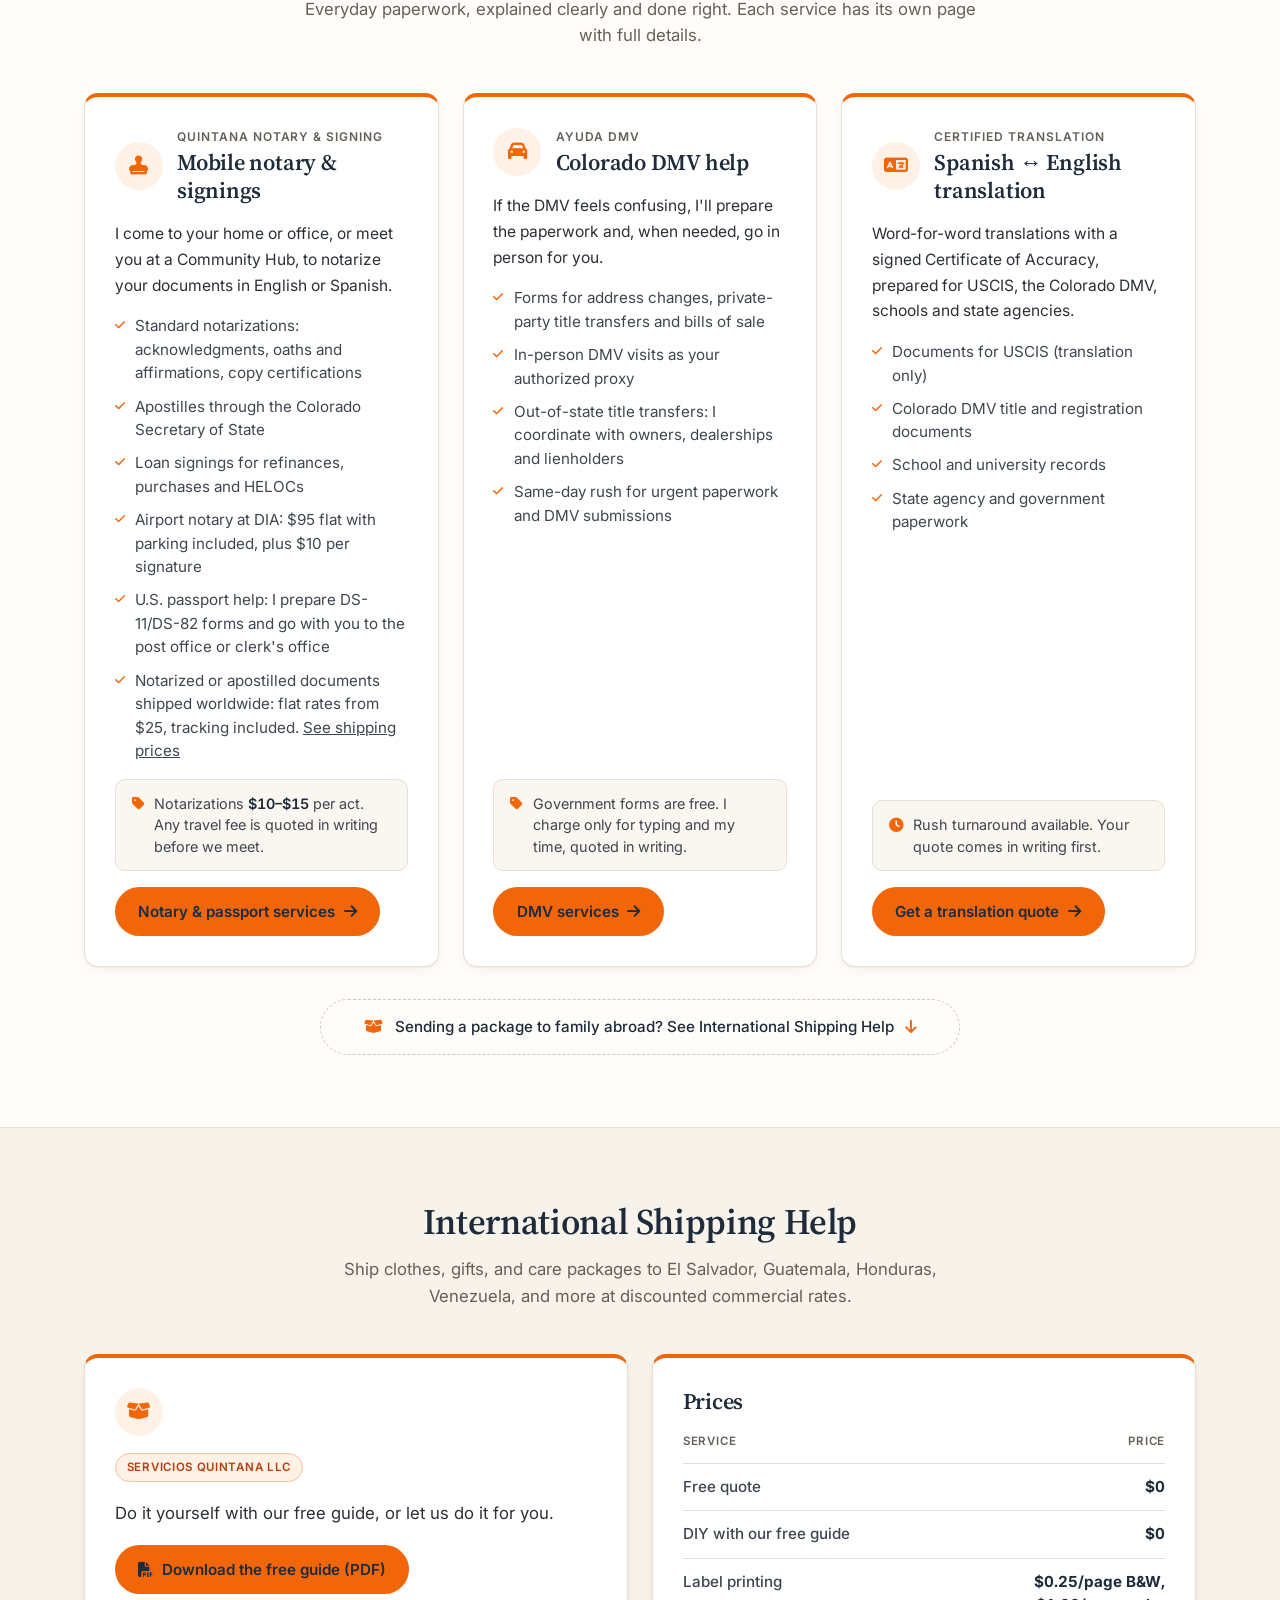
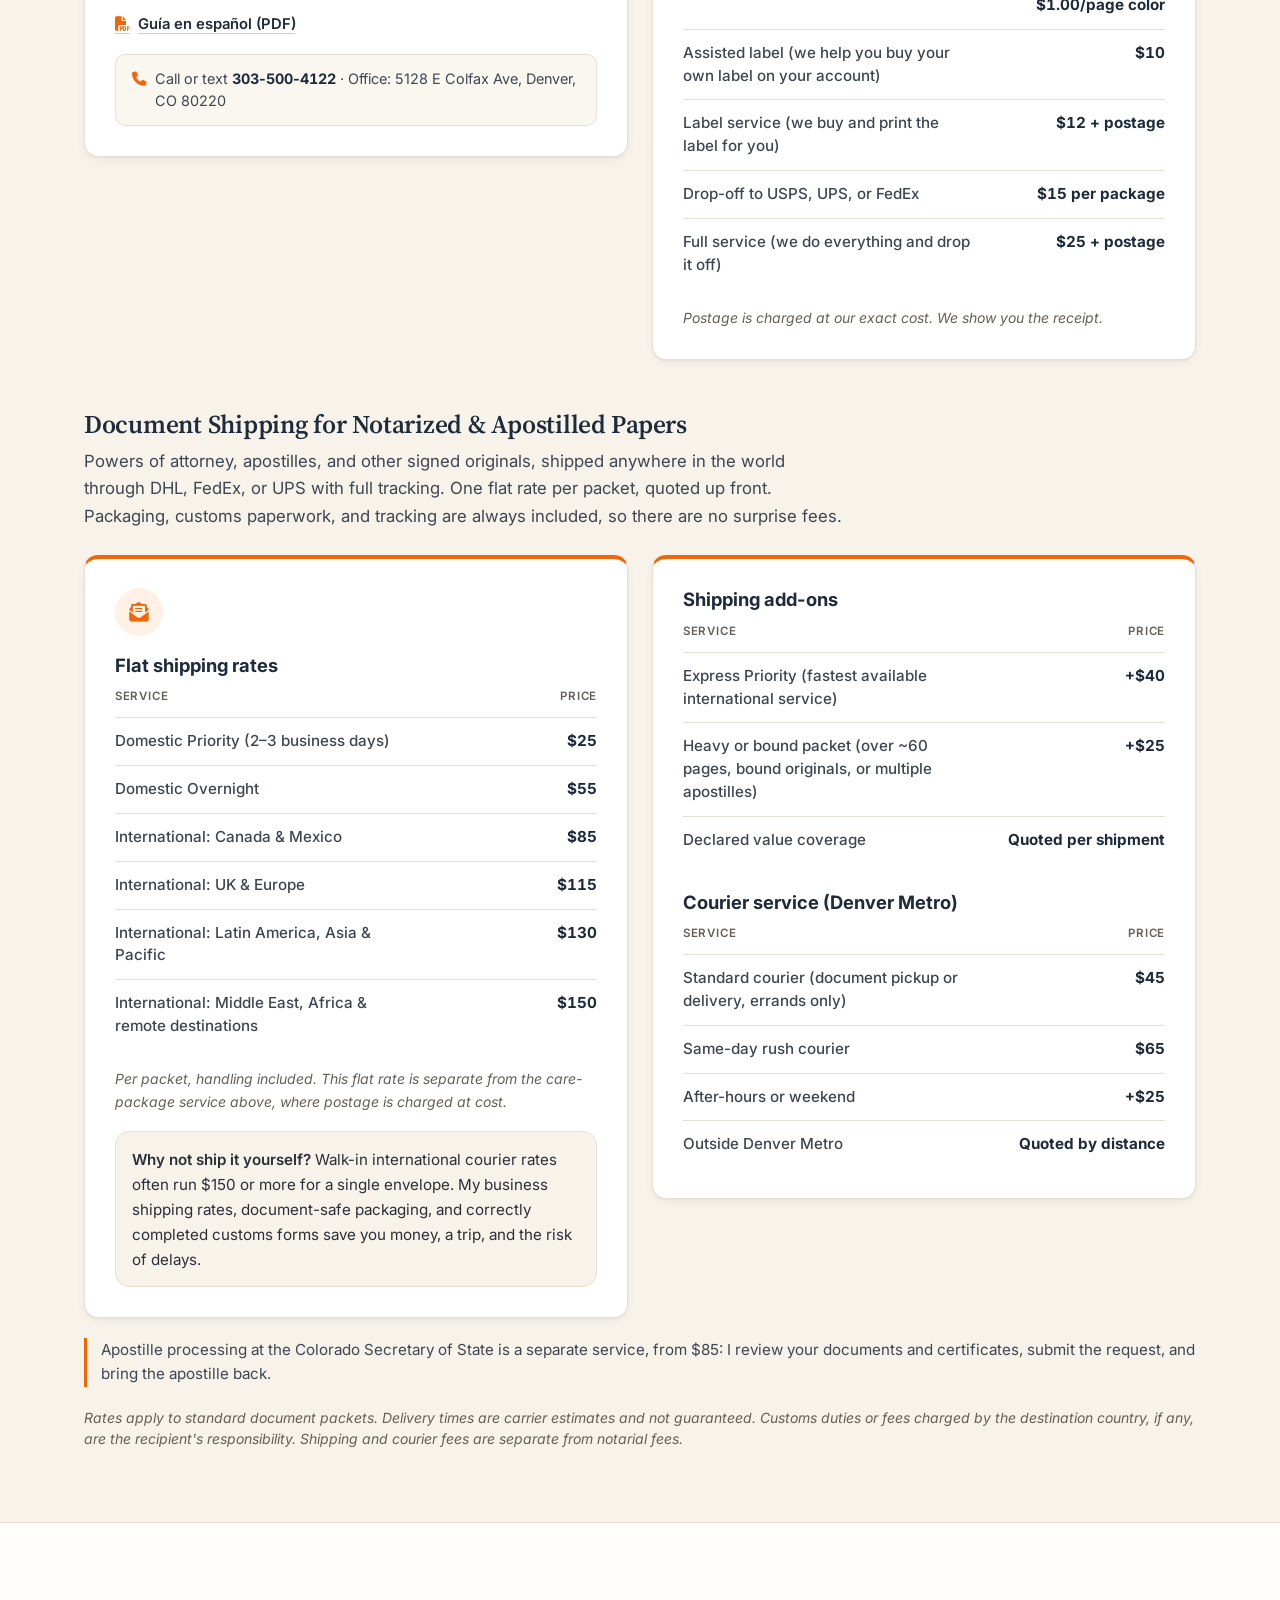
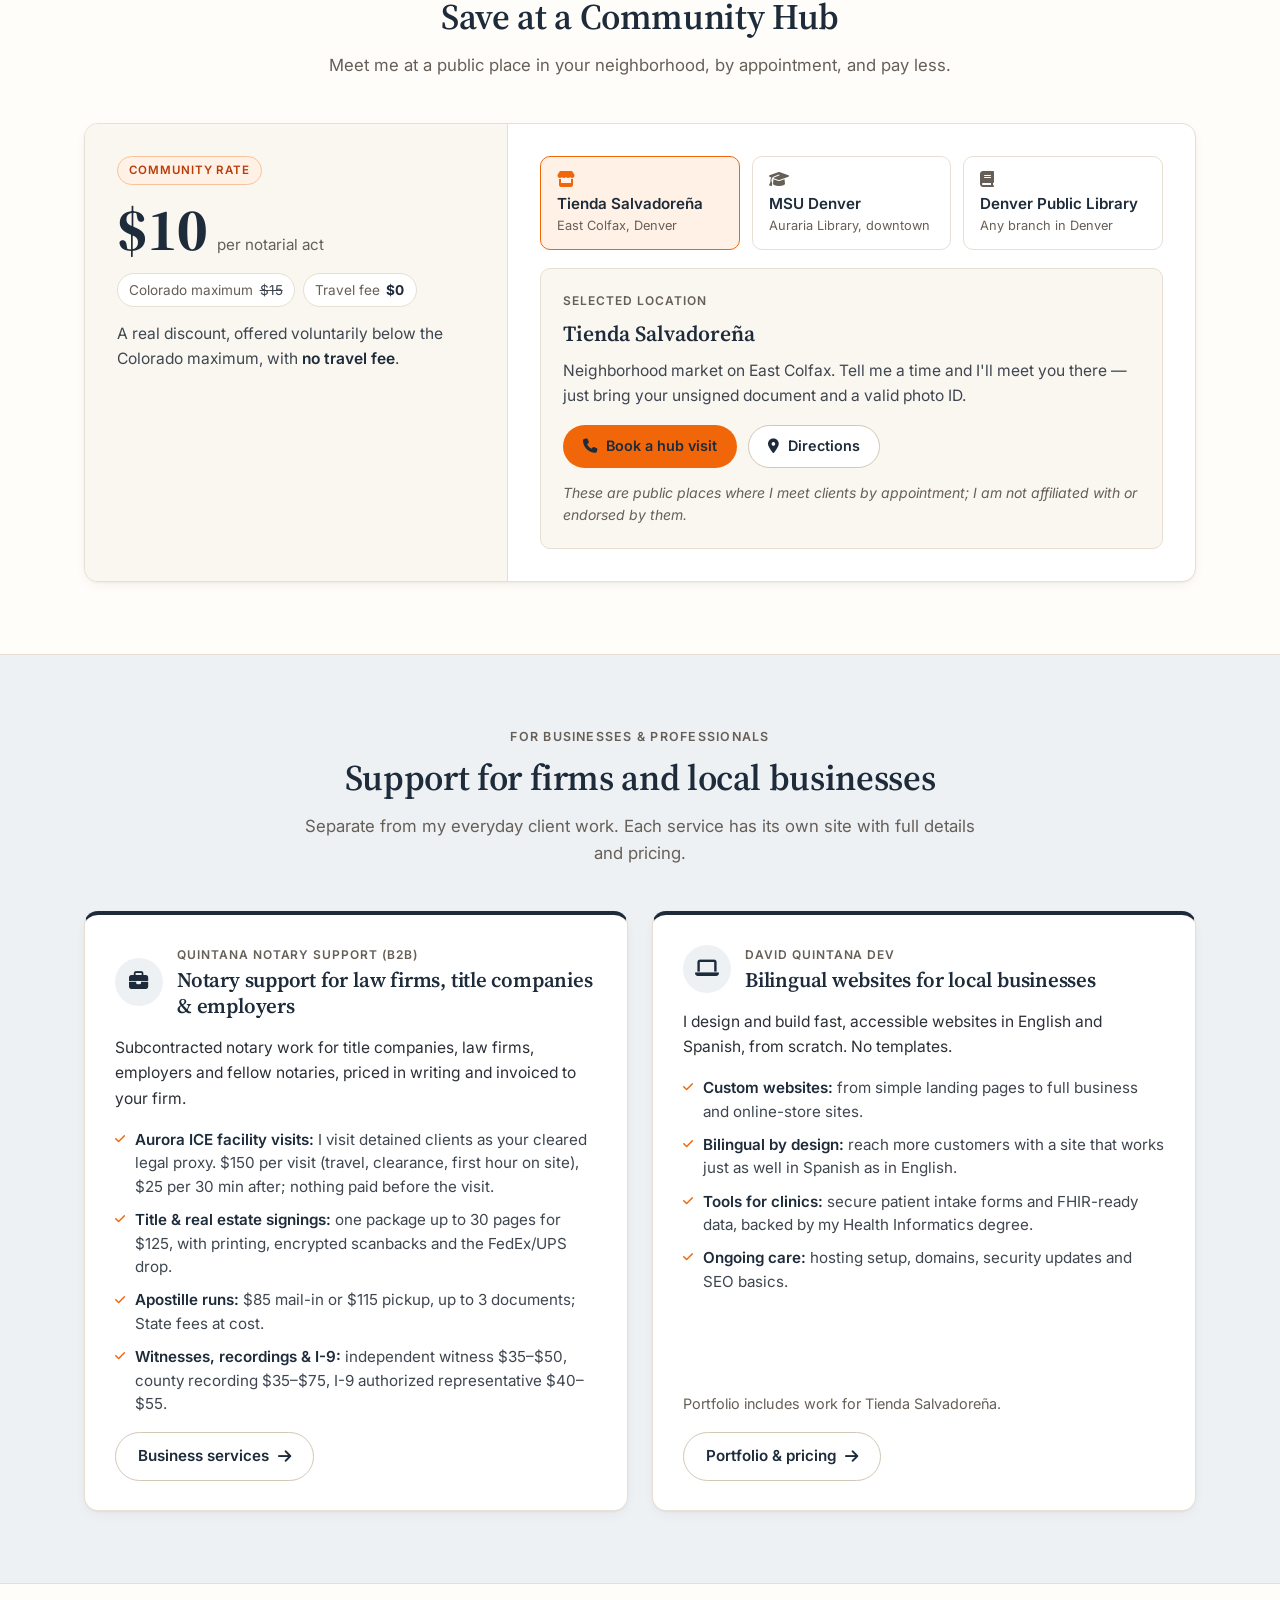
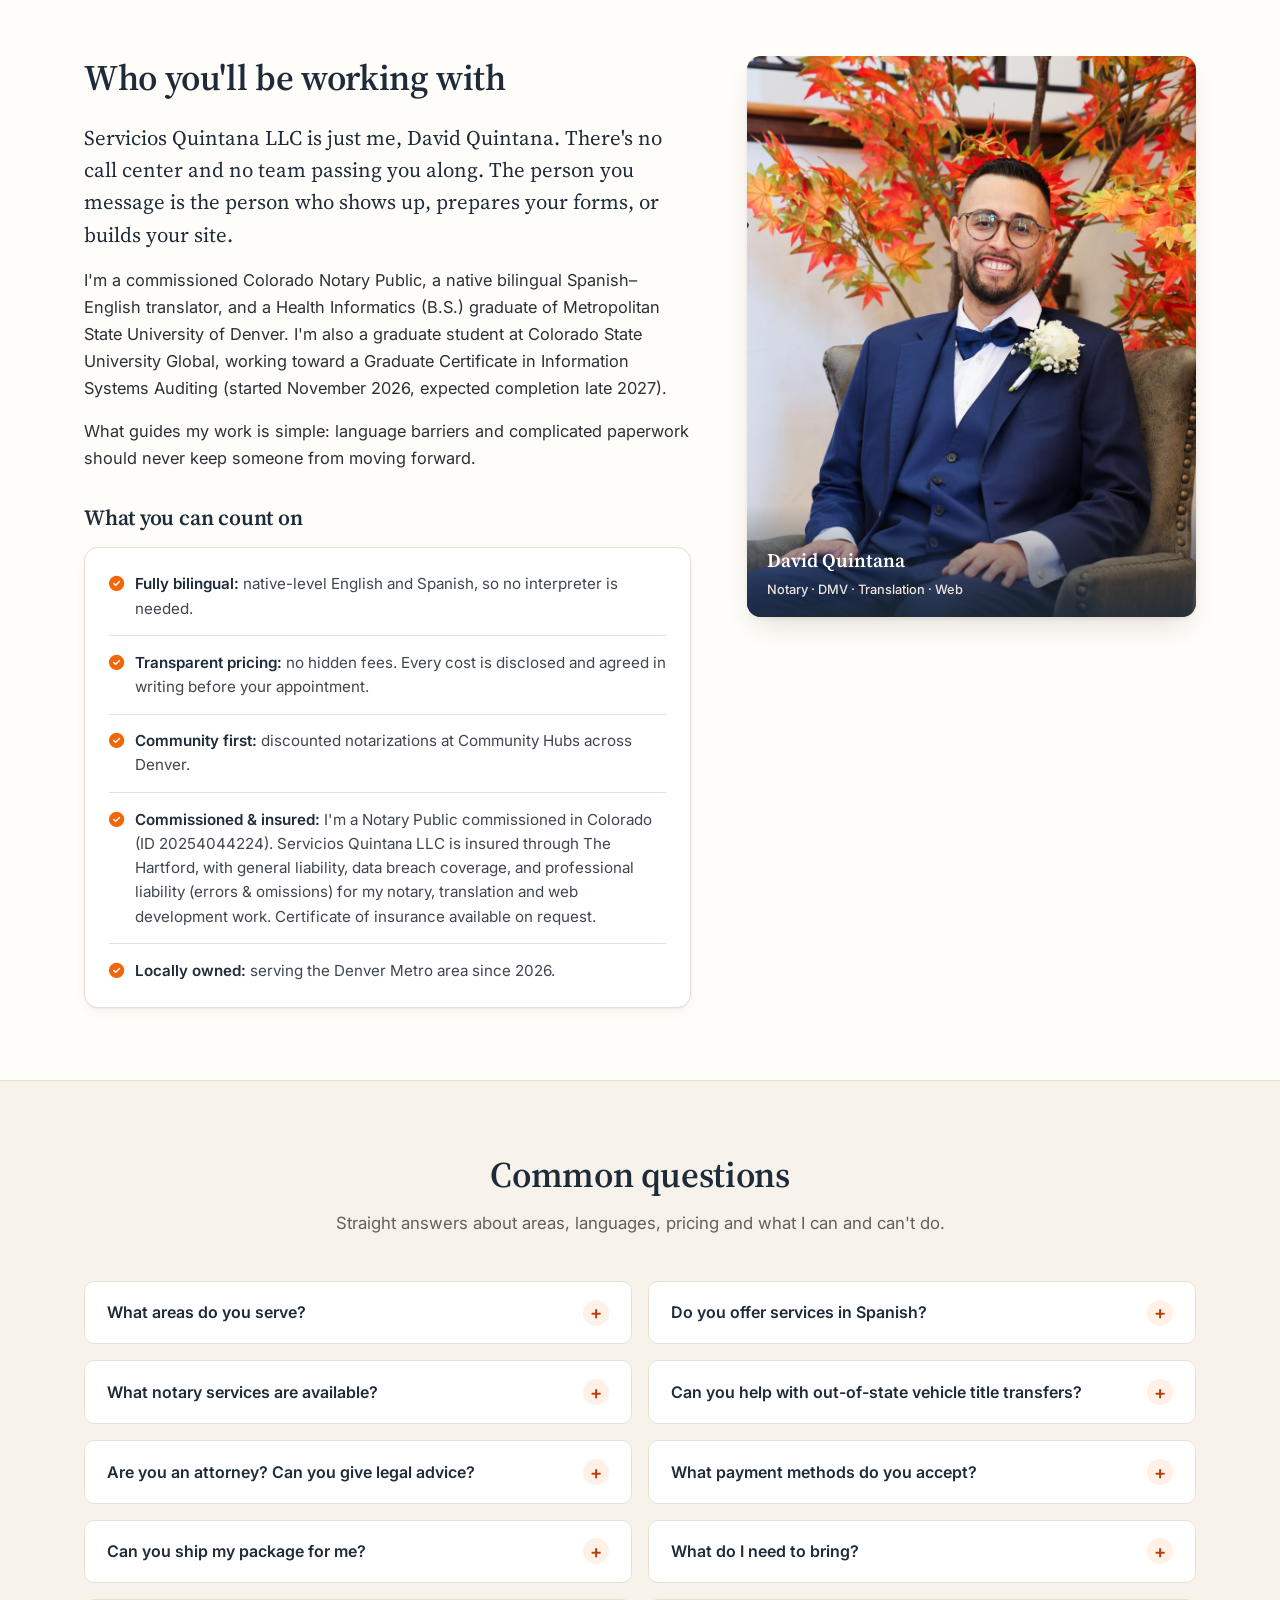
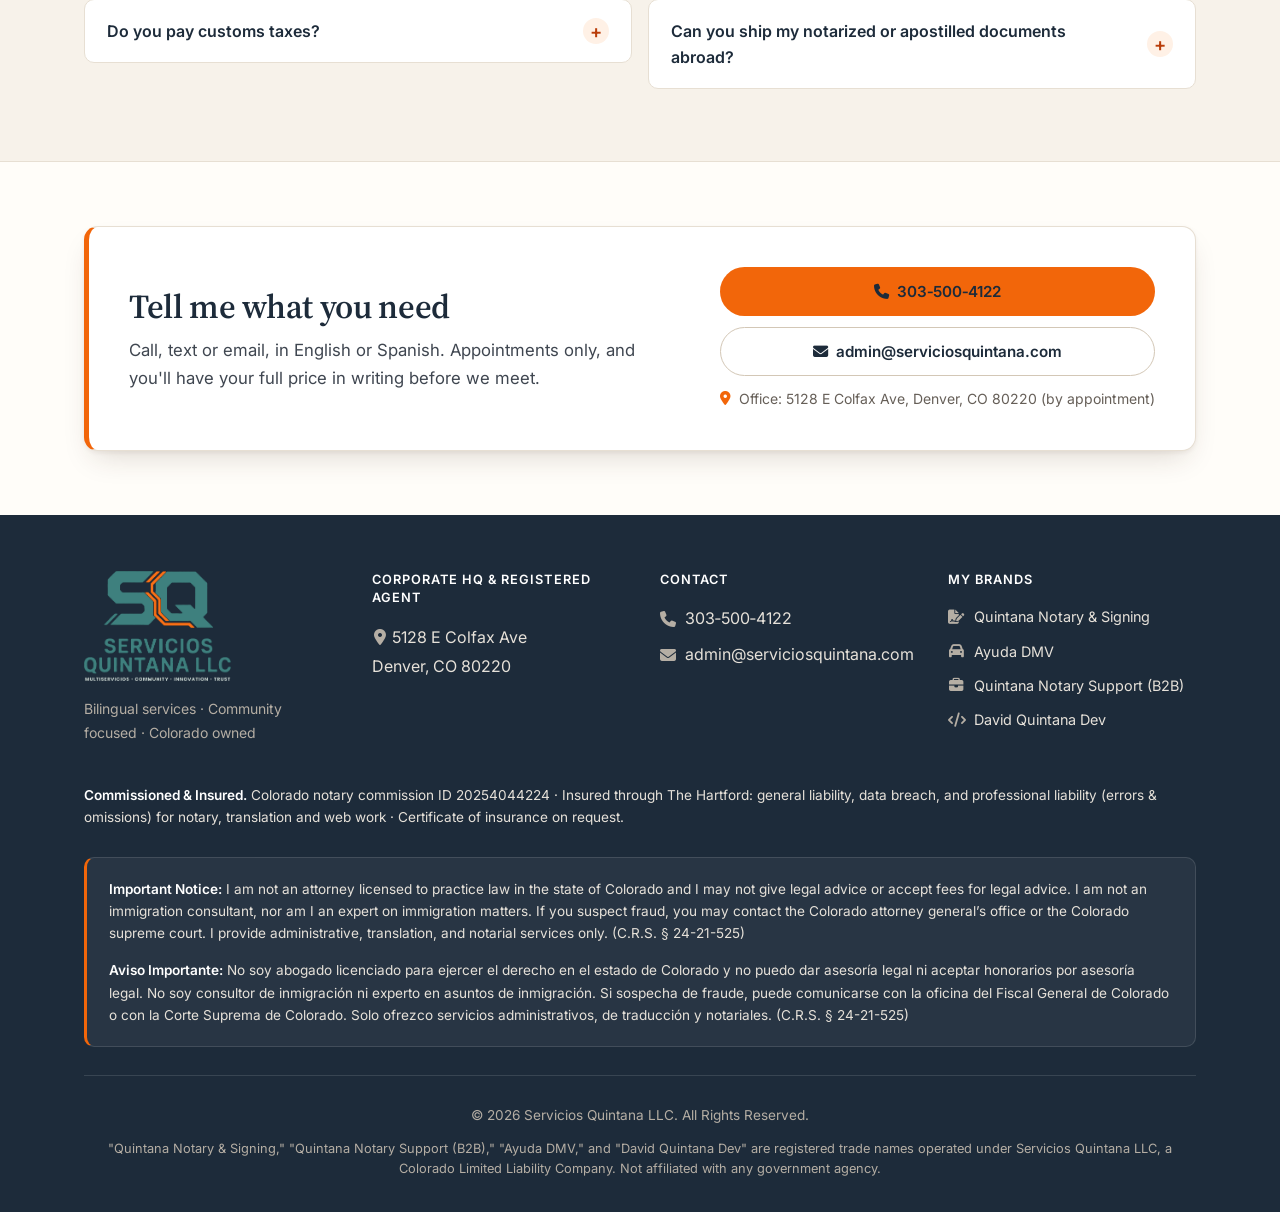
==== commit 14654496: "Make Spanish read as naturally as the English on the home page - Rename "Hubs Comunitarios" to "Punt" ====
--- a/index.html
+++ b/index.html
@@ -335,7 +335,7 @@
     <!-- ══════════════════════════════════════════════════════
          LEGAL DISCLOSURE BANNER (C.R.S. § 24-21-525 — keep visible)
     ══════════════════════════════════════════════════════ -->
-    <div class="legal-banner" role="note" aria-label="Legal disclosure">
+    <div class="legal-banner" role="note" aria-label="Legal disclosure" data-i18n-aria="a11y_legal">
         <div class="container">
             <p>
                 <span class="legal-icon" aria-hidden="true">⚖️</span>
@@ -350,9 +350,9 @@
     <!-- ══════════════════════════════════════════════════════
          NAVIGATION
     ══════════════════════════════════════════════════════ -->
-    <nav class="navbar" aria-label="Main navigation">
+    <nav class="navbar" aria-label="Main navigation" data-i18n-aria="a11y_mainnav">
         <div class="container nav-container">
-            <a href="#top" class="logo" aria-label="Servicios Quintana LLC — Home">
+            <a href="#top" class="logo" aria-label="Servicios Quintana LLC — Home" data-i18n-aria="a11y_home">
                 <img src="sq-mark.png" alt="" class="logo-mark" width="62" height="32">
                 Servicios Quintana <span class="llc">LLC</span>
             </a>
@@ -369,7 +369,7 @@
                 <svg class="theme-icon-sun" width="20" height="20" viewBox="0 0 24 24" fill="none" stroke="currentColor" stroke-width="2" stroke-linecap="round" aria-hidden="true"><circle cx="12" cy="12" r="4.5"/><path d="M12 2v2.5M12 19.5V22M2 12h2.5M19.5 12H22M4.9 4.9l1.8 1.8M17.3 17.3l1.8 1.8M4.9 19.1l1.8-1.8M17.3 6.7l1.8-1.8"/></svg>
                 <svg class="theme-icon-moon" width="20" height="20" viewBox="0 0 24 24" fill="none" stroke="currentColor" stroke-width="2" stroke-linecap="round" stroke-linejoin="round" aria-hidden="true"><path d="M20.5 14.5A8.5 8.5 0 0 1 9.5 3.5a8.5 8.5 0 1 0 11 11z"/></svg>
             </button>
-            <button class="mobile-toggle" aria-label="Open navigation menu" aria-expanded="false" aria-controls="nav-links">
+            <button class="mobile-toggle" aria-label="Open navigation menu" data-i18n-aria="a11y_menu" aria-expanded="false" aria-controls="nav-links">
                 <i class="fas fa-bars" aria-hidden="true"></i>
             </button>
         </div>
@@ -389,7 +389,7 @@
                     <a href="#services" class="btn btn-secondary"><span data-i18n="hero_cta_services">See services &amp; prices</span></a>
                 </div>
                 <button type="button" class="hero-lang" id="hero-es-btn" data-i18n="btn_hablamos" aria-label="Switch to Spanish / Cambiar a Español">¿Prefiere español? Cambiar idioma</button>
-                <ul class="hero-promises" aria-label="What you can count on">
+                <ul class="hero-promises" aria-label="What you can count on" data-i18n-aria="a11y_promises">
                     <li><i class="fas fa-check" aria-hidden="true"></i> <span data-i18n="promise_1">Full price in writing first</span></li>
                     <li><i class="fas fa-check" aria-hidden="true"></i> <span data-i18n="promise_2">Commissioned &amp; insured</span></li>
                     <li><i class="fas fa-check" aria-hidden="true"></i> <span data-i18n="promise_3">Fully bilingual</span></li>
@@ -397,9 +397,9 @@
                 </ul>
             </div>
 
-            <aside class="hero-profile" aria-label="About David Quintana">
+            <aside class="hero-profile" aria-label="About David Quintana" data-i18n-aria="a11y_about">
                 <div class="profile-photo">
-                    <img src="david-quintana.jpg?v=2026-10-21" alt="David Quintana, owner of Servicios Quintana LLC" width="800" height="800" fetchpriority="high"
+                    <img src="david-quintana.jpg?v=2026-10-21" alt="David Quintana, owner of Servicios Quintana LLC" data-i18n-alt="alt_hero" width="800" height="800" fetchpriority="high"
                          onerror="this.remove()">
                     <span class="profile-monogram" aria-hidden="true">DQ</span>
                 </div>
@@ -408,7 +408,7 @@
                     <p class="profile-role" data-i18n="profile_role">Owner &amp; sole operator</p>
                 </div>
                 <p class="profile-quote" data-i18n="profile_quote">“The person you message is the person who shows up. No call center, no hand-offs.”</p>
-                <a class="profile-status" href="tel:+13035004122" aria-label="Call or text David at 303-500-4122"><i class="fas fa-phone" aria-hidden="true"></i> <span data-i18n="profile_status">Call or text me directly</span> <span class="profile-phone">303&#8209;500&#8209;4122</span></a>
+                <a class="profile-status" href="tel:+13035004122" aria-label="Call or text David at 303-500-4122" data-i18n-aria="a11y_call_david"><i class="fas fa-phone" aria-hidden="true"></i> <span data-i18n="profile_status">Call or text me directly</span> <span class="profile-phone">303&#8209;500&#8209;4122</span></a>
             </aside>
         </div>
     </header>
@@ -466,7 +466,7 @@
                             </div>
                         </div>
                         <p data-i18n="notary_intro">I come to your home or office, or meet you at a Community Hub, to notarize your documents in English or Spanish.</p>
-                        <ul class="service-list" aria-label="Notary services">
+                        <ul class="service-list" aria-label="Notary services" data-i18n-aria="a11y_notary_list">
                             <li><i class="fas fa-check" aria-hidden="true"></i> <span data-i18n="notary_s1">Standard notarizations: acknowledgments, oaths and affirmations, copy certifications</span></li>
                             <li><i class="fas fa-check" aria-hidden="true"></i> <span data-i18n="notary_s2">Apostilles through the Colorado Secretary of State</span></li>
                             <li><i class="fas fa-check" aria-hidden="true"></i> <span data-i18n="notary_s3">Loan signings for refinances, purchases and HELOCs</span></li>
@@ -475,7 +475,7 @@
                             <li><i class="fas fa-check" aria-hidden="true"></i> <span data-i18n="notary_s6">Notarized or apostilled documents shipped worldwide: flat rates from $25, tracking included. <a href="#document-shipping">See shipping prices</a></span></li>
                         </ul>
                         <p class="price-line"><i class="fas fa-tag" aria-hidden="true"></i> <span data-i18n="notary_price">Notarizations <strong>$10–$15</strong> per act. Any travel fee is quoted in writing before we meet.</span></p>
-                        <a href="https://quintananotarysigning.com/" target="_blank" rel="noopener noreferrer" class="btn btn-primary btn-card" aria-label="Notary and passport services — Quintana Notary & Signing website">
+                        <a href="https://quintananotarysigning.com/" target="_blank" rel="noopener noreferrer" class="btn btn-primary btn-card" aria-label="Notary and passport services — Quintana Notary & Signing website" data-i18n-aria="a11y_notary_link">
                             <span data-i18n="notary_cta">Notary &amp; passport services</span> <i class="fas fa-arrow-right" aria-hidden="true"></i>
                         </a>
                     </article>
@@ -490,14 +490,14 @@
                             </div>
                         </div>
                         <p data-i18n="dmv_intro">If the DMV feels confusing, I'll prepare the paperwork and, when needed, go in person for you.</p>
-                        <ul class="service-list" aria-label="DMV services">
+                        <ul class="service-list" aria-label="DMV services" data-i18n-aria="a11y_dmv_list">
                             <li><i class="fas fa-check" aria-hidden="true"></i> <span data-i18n="dmv_s1">Forms for address changes, private-party title transfers and bills of sale</span></li>
                             <li><i class="fas fa-check" aria-hidden="true"></i> <span data-i18n="dmv_s2">In-person DMV visits as your authorized proxy</span></li>
                             <li><i class="fas fa-check" aria-hidden="true"></i> <span data-i18n="dmv_s3">Out-of-state title transfers: I coordinate with owners, dealerships and lienholders</span></li>
                             <li><i class="fas fa-check" aria-hidden="true"></i> <span data-i18n="dmv_s4">Same-day rush for urgent paperwork and DMV submissions</span></li>
                         </ul>
                         <p class="price-line"><i class="fas fa-tag" aria-hidden="true"></i> <span data-i18n="dmv_price">Government forms are free. I charge only for typing and my time, quoted in writing.</span></p>
-                        <a href="https://ayudadmv.com/" target="_blank" rel="noopener noreferrer" class="btn btn-primary btn-card" aria-label="DMV services — Ayuda DMV website">
+                        <a href="https://ayudadmv.com/" target="_blank" rel="noopener noreferrer" class="btn btn-primary btn-card" aria-label="DMV services — Ayuda DMV website" data-i18n-aria="a11y_dmv_link">
                             <span data-i18n="dmv_cta">DMV services</span> <i class="fas fa-arrow-right" aria-hidden="true"></i>
                         </a>
                     </article>
@@ -512,14 +512,14 @@
                             </div>
                         </div>
                         <p data-i18n="trans_intro">Word-for-word translations with a signed Certificate of Accuracy, prepared for USCIS, the Colorado DMV, schools and state agencies.</p>
-                        <ul class="service-list" aria-label="Documents I translate">
+                        <ul class="service-list" aria-label="Documents I translate" data-i18n-aria="a11y_trans_list">
                             <li><i class="fas fa-check" aria-hidden="true"></i> <span data-i18n="trans_s1">Documents for USCIS (translation only)</span></li>
                             <li><i class="fas fa-check" aria-hidden="true"></i> <span data-i18n="trans_s2">Colorado DMV title and registration documents</span></li>
                             <li><i class="fas fa-check" aria-hidden="true"></i> <span data-i18n="trans_s3">School and university records</span></li>
                             <li><i class="fas fa-check" aria-hidden="true"></i> <span data-i18n="trans_s4">State agency and government paperwork</span></li>
                         </ul>
                         <p class="price-line"><i class="fas fa-clock" aria-hidden="true"></i> <span data-i18n="trans_price">Rush turnaround available. Your quote comes in writing first.</span></p>
-                        <a href="https://quintananotarysigning.com/translate.html" target="_blank" rel="noopener noreferrer" class="btn btn-primary btn-card" aria-label="Get a certified translation quote">
+                        <a href="https://quintananotarysigning.com/translate.html" target="_blank" rel="noopener noreferrer" class="btn btn-primary btn-card" aria-label="Get a certified translation quote" data-i18n-aria="a11y_trans_link">
                             <span data-i18n="trans_cta">Get a translation quote</span> <i class="fas fa-arrow-right" aria-hidden="true"></i>
                         </a>
                     </article>
@@ -682,7 +682,7 @@
                     <div class="hub-rate">
                         <span class="hub-rate-tag" data-i18n="hub_rate_tag">Community rate</span>
                         <p class="hub-rate-price"><span class="hub-rate-num">$10</span><span class="hub-rate-unit" data-i18n="hub_rate_unit">per notarial act</span></p>
-                        <ul class="hub-rate-compare" aria-label="Rate comparison">
+                        <ul class="hub-rate-compare" aria-label="Rate comparison" data-i18n-aria="a11y_rate_cmp">
                             <li><span data-i18n="hub_cmp_max">Colorado maximum</span> <s>$15</s></li>
                             <li><span data-i18n="hub_cmp_travel">Travel fee</span> <b>$0</b></li>
                         </ul>
@@ -690,7 +690,7 @@
                     </div>
 
                     <div class="hub-picker">
-                        <div class="hub-tabs" role="tablist" aria-label="Choose a Community Hub">
+                        <div class="hub-tabs" role="tablist" aria-label="Choose a Community Hub" data-i18n-aria="a11y_hub_choose">
                             <button type="button" class="hub-tab" role="tab" id="hubtab-tienda" aria-controls="hubpanel" aria-selected="true" data-hub="tienda">
                                 <i class="fas fa-store" aria-hidden="true"></i>
                                 <span class="hub-tab-name">Tienda Salvadoreña</span>
@@ -746,13 +746,13 @@
                             </div>
                         </div>
                         <p data-i18n="b2b_intro">Subcontracted notary work for title companies, law firms, employers and fellow notaries, priced in writing and invoiced to your firm.</p>
-                        <ul class="service-list" aria-label="Business services">
+                        <ul class="service-list" aria-label="Business services" data-i18n-aria="a11y_biz_list">
                             <li><i class="fas fa-check" aria-hidden="true"></i> <span data-i18n="b2b_s1"><strong>Aurora ICE facility visits:</strong> I visit detained clients as your cleared legal proxy. $150 per visit (travel, clearance, first hour on site), $25 per 30 min after; nothing paid before the visit.</span></li>
                             <li><i class="fas fa-check" aria-hidden="true"></i> <span data-i18n="b2b_s2"><strong>Title &amp; real estate signings:</strong> one package up to 30 pages for $125, with printing, encrypted scanbacks and the FedEx/UPS drop.</span></li>
                             <li><i class="fas fa-check" aria-hidden="true"></i> <span data-i18n="b2b_s3"><strong>Apostille runs:</strong> $85 mail-in or $115 pickup, up to 3 documents; State fees at cost.</span></li>
                             <li><i class="fas fa-check" aria-hidden="true"></i> <span data-i18n="b2b_s4"><strong>Witnesses, recordings &amp; I-9:</strong> independent witness $35&ndash;$50, county recording $35&ndash;$75, I-9 authorized representative $40&ndash;$55.</span></li>
                         </ul>
-                        <a href="https://quintananotarysigning.com/b2b-real-estate.html" target="_blank" rel="noopener noreferrer" class="btn btn-secondary btn-card" aria-label="Business services — Quintana Notary Support website">
+                        <a href="https://quintananotarysigning.com/b2b-real-estate.html" target="_blank" rel="noopener noreferrer" class="btn btn-secondary btn-card" aria-label="Business services — Quintana Notary Support website" data-i18n-aria="a11y_biz_link">
                             <span data-i18n="b2b_cta">Business services</span> <i class="fas fa-arrow-right" aria-hidden="true"></i>
                         </a>
                     </article>
@@ -767,14 +767,14 @@
                             </div>
                         </div>
                         <p data-i18n="dev_intro">I design and build fast, accessible websites in English and Spanish, from scratch. No templates.</p>
-                        <ul class="service-list" aria-label="Web development services">
+                        <ul class="service-list" aria-label="Web development services" data-i18n-aria="a11y_dev_list">
                             <li><i class="fas fa-check" aria-hidden="true"></i> <span data-i18n="dev_s1"><strong>Custom websites:</strong> from simple landing pages to full business and online-store sites.</span></li>
                             <li><i class="fas fa-check" aria-hidden="true"></i> <span data-i18n="dev_s2"><strong>Bilingual by design:</strong> reach more customers with a site that works just as well in Spanish as in English.</span></li>
                             <li><i class="fas fa-check" aria-hidden="true"></i> <span data-i18n="dev_s3"><strong>Tools for clinics:</strong> secure patient intake forms and FHIR-ready data, backed by my Health Informatics degree.</span></li>
                             <li><i class="fas fa-check" aria-hidden="true"></i> <span data-i18n="dev_s4"><strong>Ongoing care:</strong> hosting setup, domains, security updates and SEO basics.</span></li>
                         </ul>
                         <p class="biz-note" data-i18n="dev_portfolio_note">Portfolio includes work for Tienda Salvadoreña.</p>
-                        <a href="https://davidquintana.dev/" target="_blank" rel="noopener noreferrer" class="btn btn-secondary btn-card" aria-label="Web portfolio and pricing — David Quintana Dev website">
+                        <a href="https://davidquintana.dev/" target="_blank" rel="noopener noreferrer" class="btn btn-secondary btn-card" aria-label="Web portfolio and pricing — David Quintana Dev website" data-i18n-aria="a11y_dev_link">
                             <span data-i18n="dev_cta">Portfolio &amp; pricing</span> <i class="fas fa-arrow-right" aria-hidden="true"></i>
                         </a>
                     </article>
@@ -796,7 +796,7 @@
                         <p data-i18n="about_p3">What guides my work is simple: language barriers and complicated paperwork should never keep someone from moving forward.</p>
 
                         <h3 class="about-trust-heading" data-i18n="about_trust_h3">What you can count on</h3>
-                        <ul class="trust-list" aria-label="What you can count on">
+                        <ul class="trust-list" aria-label="What you can count on" data-i18n-aria="a11y_promises">
                             <li><i class="fas fa-check-circle" aria-hidden="true"></i> <span data-i18n="trust_1"><strong>Fully bilingual:</strong> native-level English and Spanish, so no interpreter is needed.</span></li>
                             <li><i class="fas fa-check-circle" aria-hidden="true"></i> <span data-i18n="trust_2"><strong>Transparent pricing:</strong> no hidden fees. Every cost is disclosed and agreed in writing before your appointment.</span></li>
                             <li><i class="fas fa-check-circle" aria-hidden="true"></i> <span data-i18n="trust_3"><strong>Community first:</strong> discounted notarizations at Community Hubs across Denver.</span></li>
@@ -808,7 +808,7 @@
                     <div class="split-visual">
                         <figure class="about-photo">
                             <img src="david-quintana-about.jpg?v=2026-10-21"
-                                 alt="David Quintana, owner of Servicios Quintana LLC, seated in a navy suit"
+                                 alt="David Quintana, owner of Servicios Quintana LLC, seated in a navy suit" data-i18n-alt="alt_about"
                                  width="960" height="1200" loading="lazy" decoding="async">
                             <figcaption>
                                 <span class="about-photo-name">David Quintana</span>
@@ -917,7 +917,7 @@
                         <p data-i18n="contact_p">Call, text or email, in English or Spanish. Appointments only, and you'll have your full price in writing before we meet.</p>
                     </div>
                     <div class="contact-actions">
-                        <a href="tel:+13035004122" class="btn btn-primary" aria-label="Call or text Servicios Quintana LLC at 303-500-4122"><i class="fas fa-phone" aria-hidden="true"></i> <span>303&#8209;500&#8209;4122</span></a>
+                        <a href="tel:+13035004122" class="btn btn-primary" aria-label="Call or text Servicios Quintana LLC at 303-500-4122" data-i18n-aria="a11y_call_sq"><i class="fas fa-phone" aria-hidden="true"></i> <span>303&#8209;500&#8209;4122</span></a>
                         <a href="mailto:admin@serviciosquintana.com" class="btn btn-secondary"><i class="fas fa-envelope" aria-hidden="true"></i> <span>admin@serviciosquintana.com</span></a>
                         <p class="contact-office"><i class="fas fa-map-marker-alt" aria-hidden="true"></i> <span data-i18n="contact_office">Office: 5128 E Colfax Ave, Denver, CO 80220 (by appointment)</span></p>
                     </div>
@@ -930,14 +930,14 @@
     <!-- ══════════════════════════════════════════════════════
          FOOTER
     ══════════════════════════════════════════════════════ -->
-    <footer aria-label="Servicios Quintana LLC — Contact and Legal Information">
+    <footer aria-label="Servicios Quintana LLC — Contact and Legal Information" data-i18n-aria="a11y_footer">
         <div class="container">
             <div class="footer-grid">
 
                 <div class="footer-brand">
                     <img
                         src="sq-logo.png"
-                        alt="Servicios Quintana LLC — Multiservicios · Community · Innovation · Trust"
+                        alt="Servicios Quintana LLC — Multiservicios · Community · Innovation · Trust" data-i18n-alt="alt_logo"
                         class="footer-logo"
                         width="161"
                         height="120"
@@ -959,22 +959,22 @@
                     <h2 class="footer-h" data-i18n="footer_contact_h5">Contact</h2>
                     <p>
                         <i class="fas fa-phone" aria-hidden="true"></i>
-                        <a href="tel:+13035004122" aria-label="Call Servicios Quintana LLC at 303-500-4122">303&#8209;500&#8209;4122</a>
+                        <a href="tel:+13035004122" aria-label="Call Servicios Quintana LLC at 303-500-4122" data-i18n-aria="a11y_call_footer">303&#8209;500&#8209;4122</a>
                     </p>
                     <p>
                         <i class="fas fa-envelope" aria-hidden="true"></i>
-                        <a href="mailto:admin@serviciosquintana.com" aria-label="Email Servicios Quintana LLC">admin@serviciosquintana.com</a>
+                        <a href="mailto:admin@serviciosquintana.com" aria-label="Email Servicios Quintana LLC" data-i18n-aria="a11y_email">admin@serviciosquintana.com</a>
                     </p>
                 </div>
 
                 <div class="footer-brands-nav">
                     <h2 class="footer-h" data-i18n="footer_brands_nav_h5">My Brands</h2>
-                    <nav aria-label="Brand websites">
+                    <nav aria-label="Brand websites" data-i18n-aria="a11y_brands">
                         <ul>
-                            <li><a href="https://quintananotarysigning.com/" target="_blank" rel="noopener noreferrer" aria-label="Visit Quintana Notary and Signing website"><i class="fas fa-file-signature" aria-hidden="true"></i> Quintana Notary &amp; Signing</a></li>
-                            <li><a href="https://ayudadmv.com/" target="_blank" rel="noopener noreferrer" aria-label="Visit Ayuda DMV website"><i class="fas fa-car" aria-hidden="true"></i> Ayuda DMV</a></li>
-                            <li><a href="https://quintananotarysigning.com/b2b-real-estate.html" target="_blank" rel="noopener noreferrer" aria-label="Visit Quintana Notary Support business services"><i class="fas fa-briefcase" aria-hidden="true"></i> Quintana Notary Support (B2B)</a></li>
-                            <li><a href="https://davidquintana.dev/" target="_blank" rel="noopener noreferrer" aria-label="Visit David Quintana Dev website"><i class="fas fa-code" aria-hidden="true"></i> David Quintana Dev</a></li>
+                            <li><a href="https://quintananotarysigning.com/" target="_blank" rel="noopener noreferrer" aria-label="Visit Quintana Notary and Signing website" data-i18n-aria="a11y_v_notary"><i class="fas fa-file-signature" aria-hidden="true"></i> Quintana Notary &amp; Signing</a></li>
+                            <li><a href="https://ayudadmv.com/" target="_blank" rel="noopener noreferrer" aria-label="Visit Ayuda DMV website" data-i18n-aria="a11y_v_dmv"><i class="fas fa-car" aria-hidden="true"></i> Ayuda DMV</a></li>
+                            <li><a href="https://quintananotarysigning.com/b2b-real-estate.html" target="_blank" rel="noopener noreferrer" aria-label="Visit Quintana Notary Support business services" data-i18n-aria="a11y_v_b2b"><i class="fas fa-briefcase" aria-hidden="true"></i> Quintana Notary Support (B2B)</a></li>
+                            <li><a href="https://davidquintana.dev/" target="_blank" rel="noopener noreferrer" aria-label="Visit David Quintana Dev website" data-i18n-aria="a11y_v_dev"><i class="fas fa-code" aria-hidden="true"></i> David Quintana Dev</a></li>
                         </ul>
                     </nav>
                 </div>
@@ -982,7 +982,7 @@
             </div><!-- /.footer-grid -->
             <p class="footer-insured" data-i18n="footer_insured"><strong>Commissioned &amp; Insured.</strong> Colorado notary commission ID 20254044224 · Insured through The Hartford: general liability, data breach, and professional liability (errors &amp; omissions) for notary, translation and web work · Certificate of insurance on request.</p>
 
-            <section class="statutory-disclaimer" aria-label="Statutory Legal Disclaimer">
+            <section class="statutory-disclaimer" aria-label="Statutory Legal Disclaimer" data-i18n-aria="a11y_statutory">
                 <p data-i18n="footer_statutory_en">
                     <strong>Important Notice:</strong> I am not an attorney licensed to practice law in the state of Colorado and I may not give legal advice or accept fees for legal advice. I am not an immigration consultant, nor am I an expert on immigration matters. If you suspect fraud, you may contact the Colorado attorney general’s office or the Colorado supreme court. I provide administrative, translation, and notarial services only. (C.R.S. § 24-21-525)
                 </p>
@@ -991,9 +991,9 @@
                 </p>
             </section>
 
-            <section class="footer-legal" aria-label="Legal Information">
-                <p>© <span id="year">2026</span> Servicios Quintana LLC. All Rights Reserved.</p>
-                <p class="disclaimer">
+            <section class="footer-legal" aria-label="Legal Information" data-i18n-aria="a11y_legalinfo">
+                <p>© <span id="year">2026</span> Servicios Quintana LLC. <span data-i18n="footer_rights">All Rights Reserved.</span></p>
+                <p class="disclaimer" data-i18n="footer_tradenames">
                     "Quintana Notary &amp; Signing," "Quintana Notary Support (B2B)," "Ayuda DMV," and "David Quintana Dev" are registered trade names operated under Servicios Quintana LLC, a Colorado Limited Liability Company. Not affiliated with any government agency.
                 </p>
             </section>
@@ -1001,7 +1001,7 @@
         </div>
     </footer>
 
-    <button id="back-to-top" aria-label="Back to top of page">
+    <button id="back-to-top" aria-label="Back to top of page" data-i18n-aria="a11y_top">
         <i class="fas fa-arrow-up" aria-hidden="true"></i>
         <span data-i18n="back_to_top">Back to Top</span>
     </button>
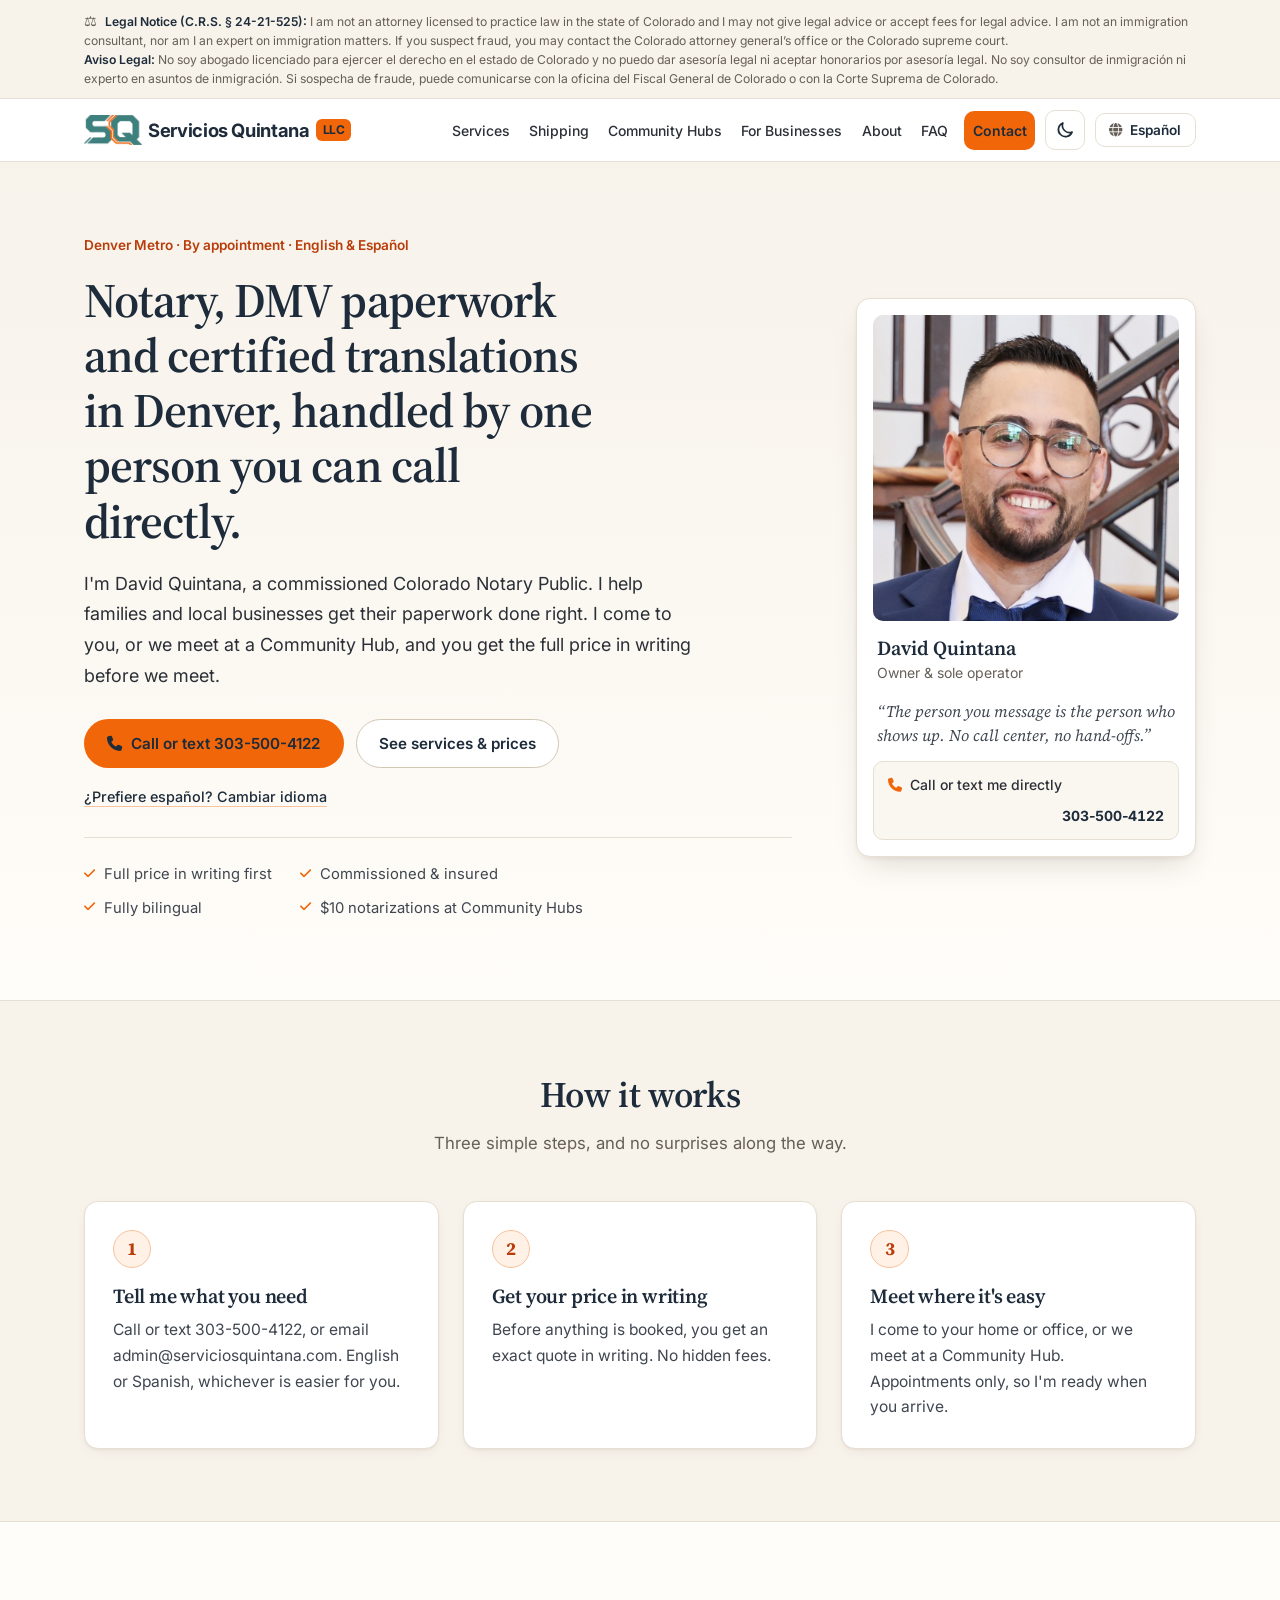
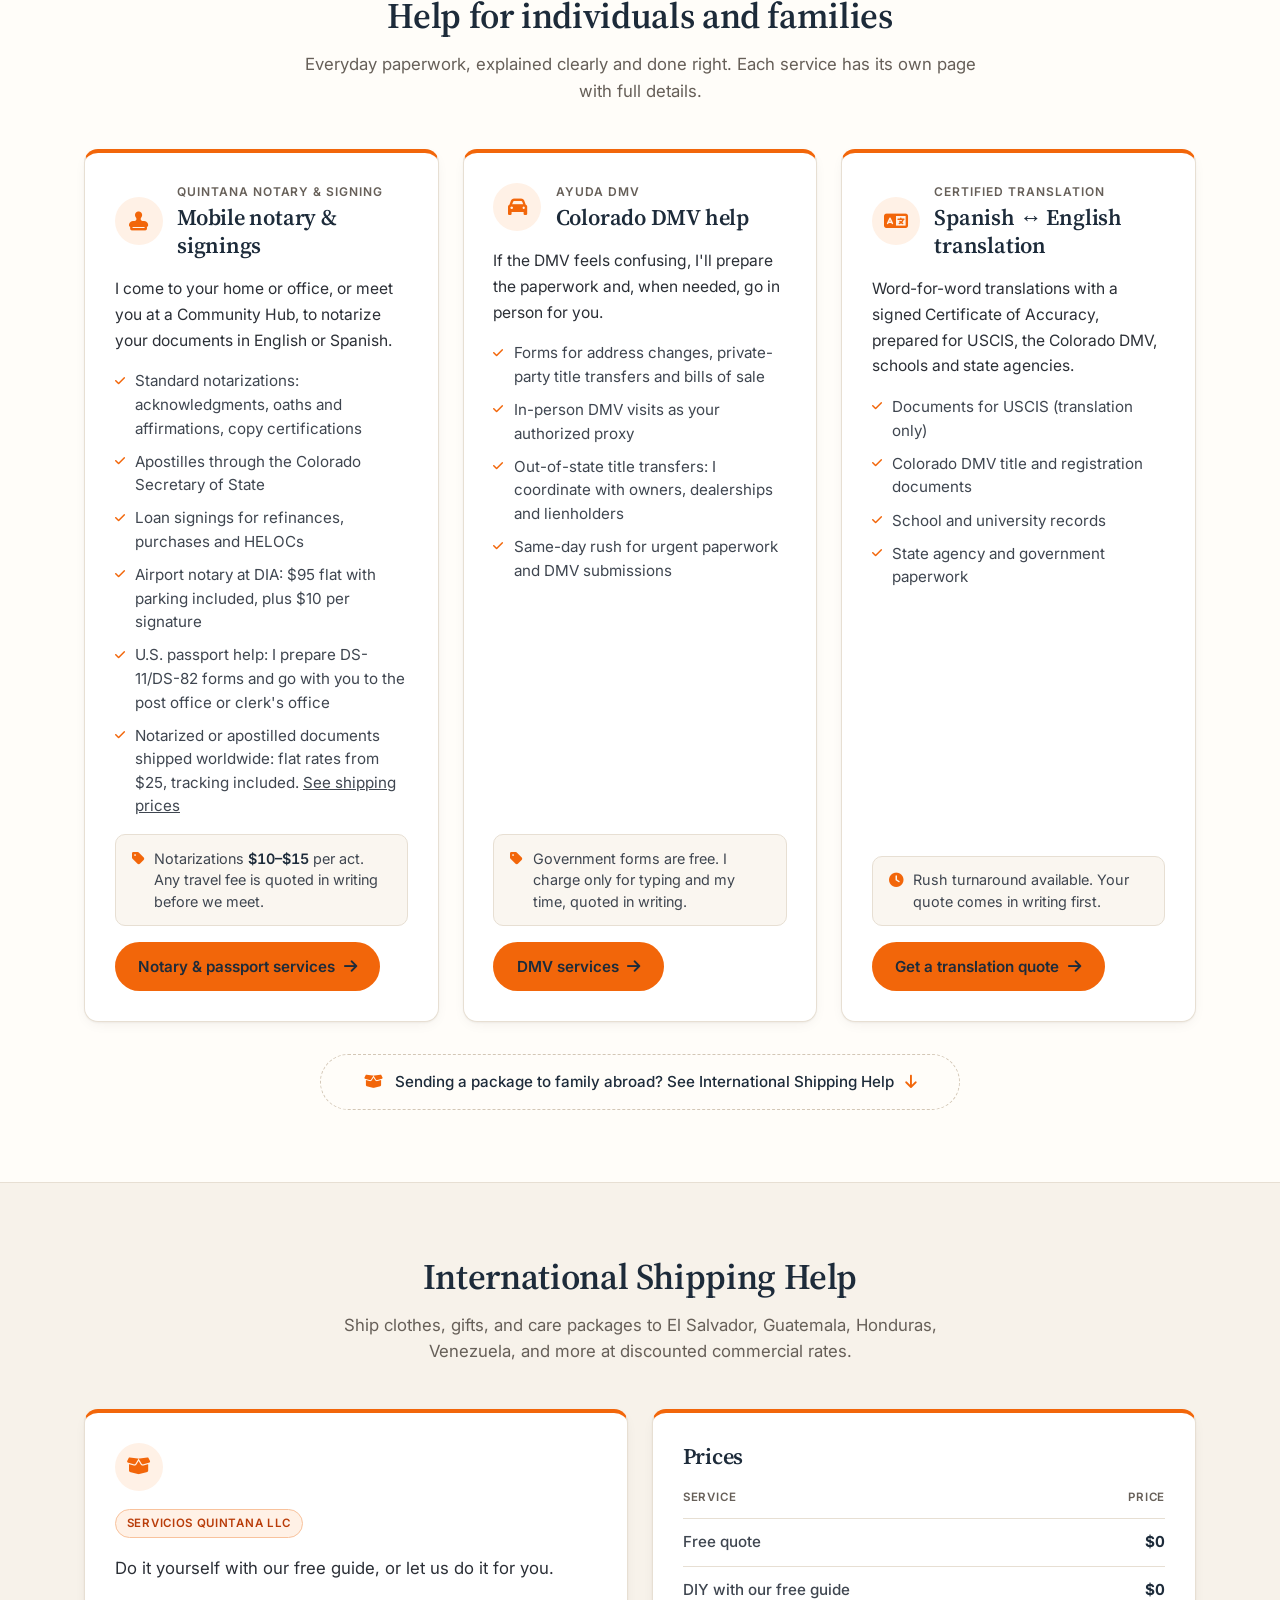
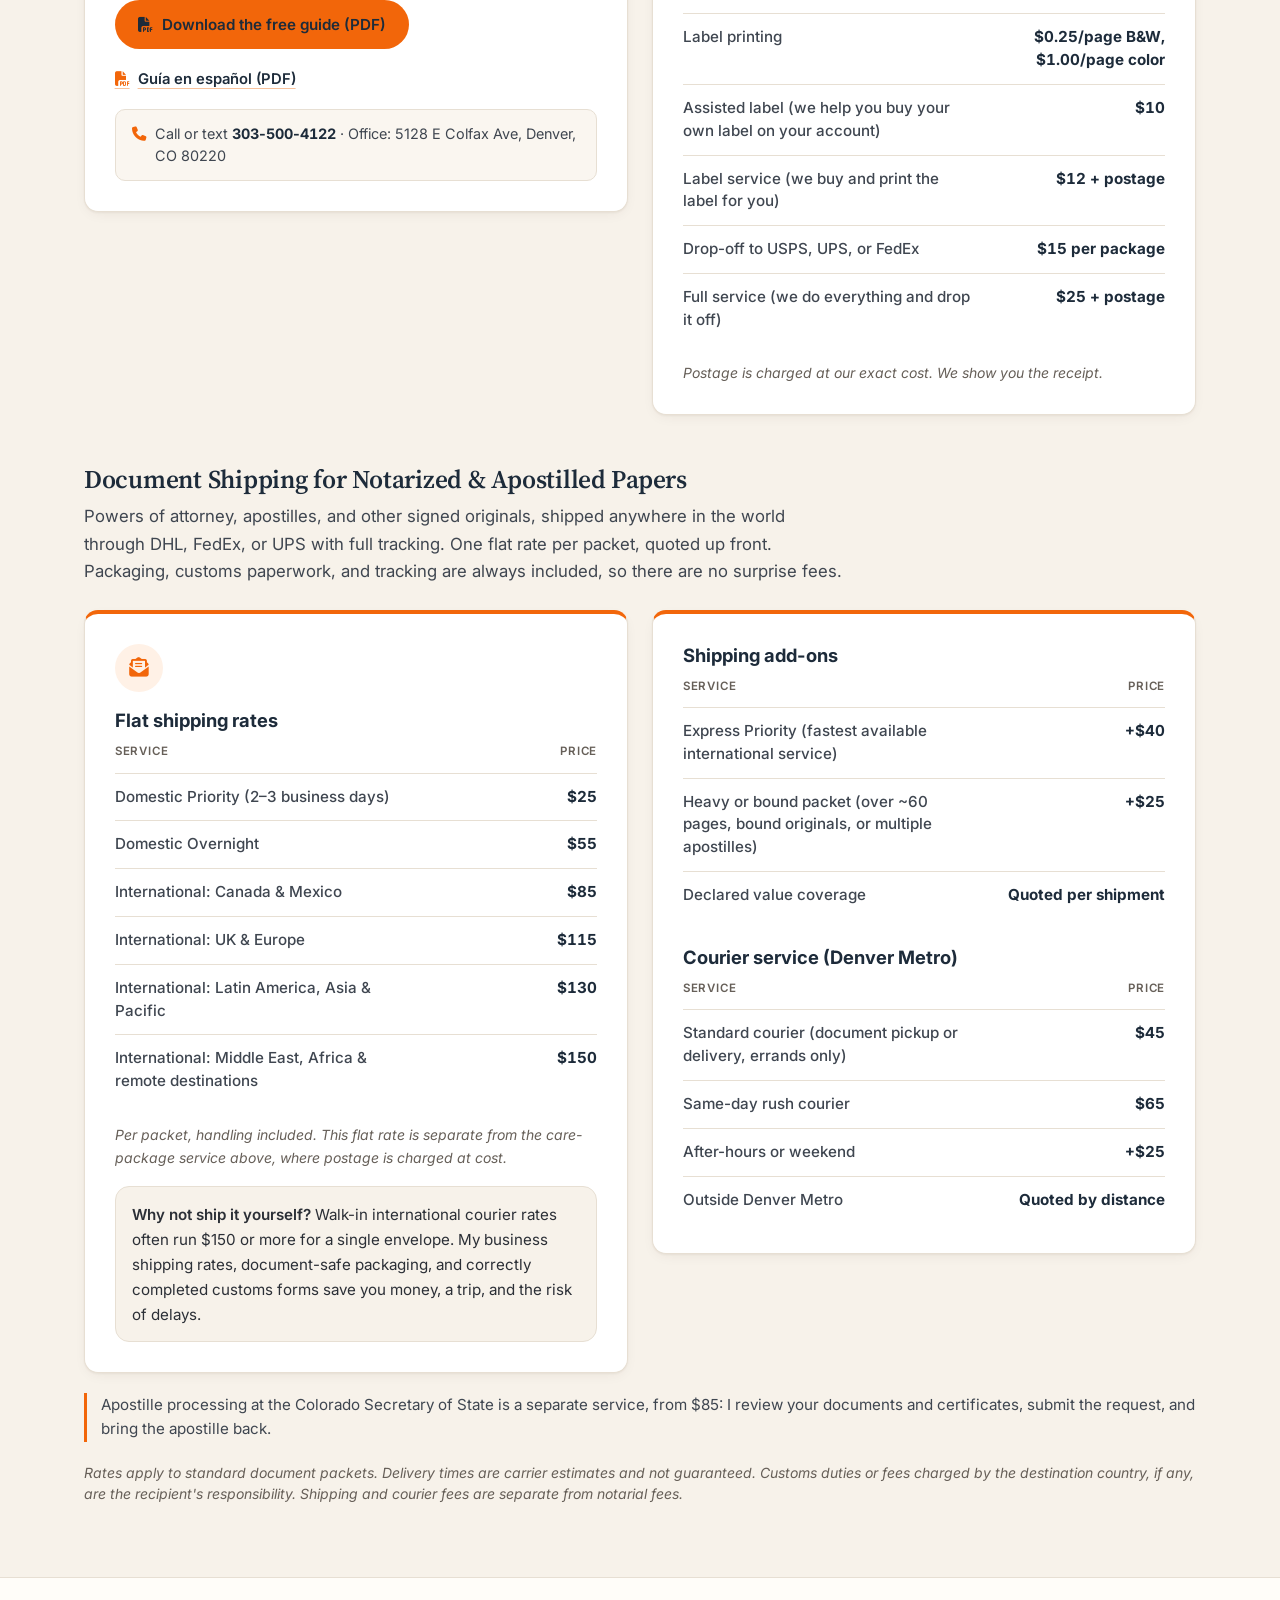
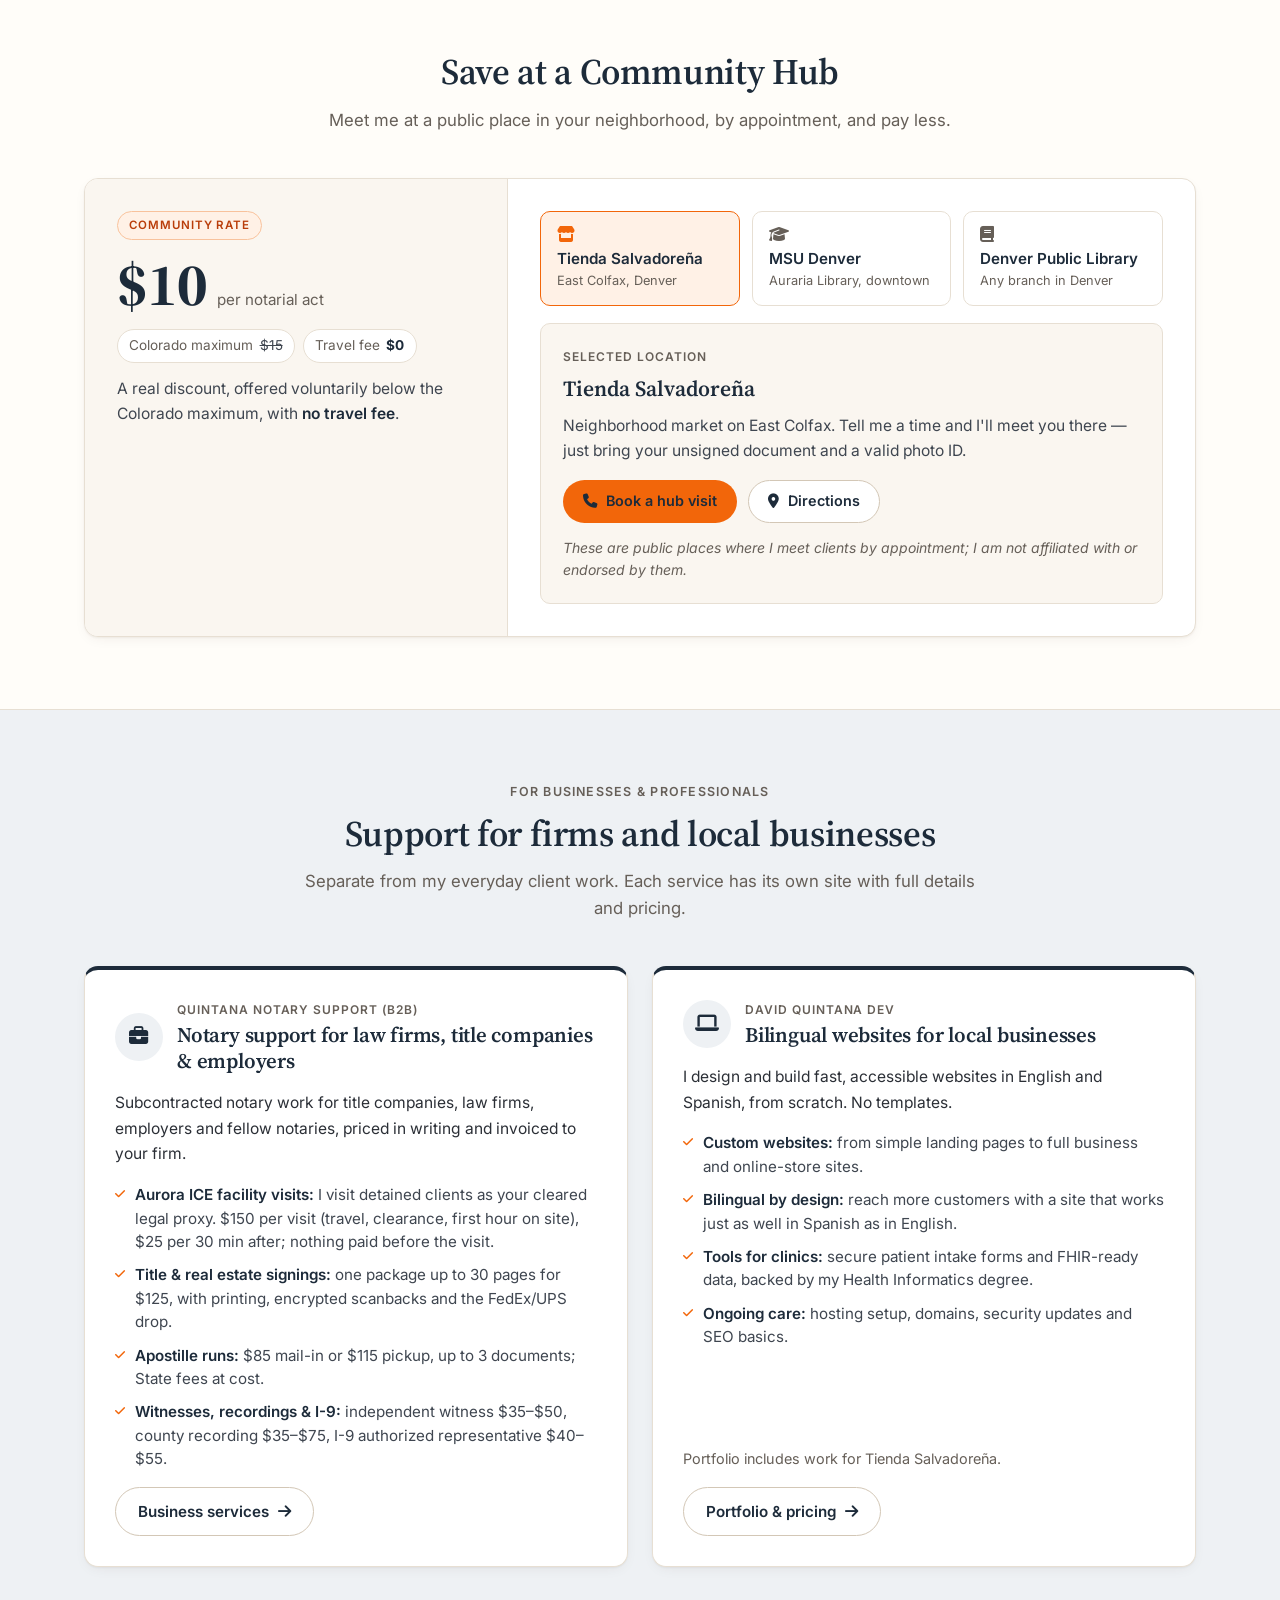
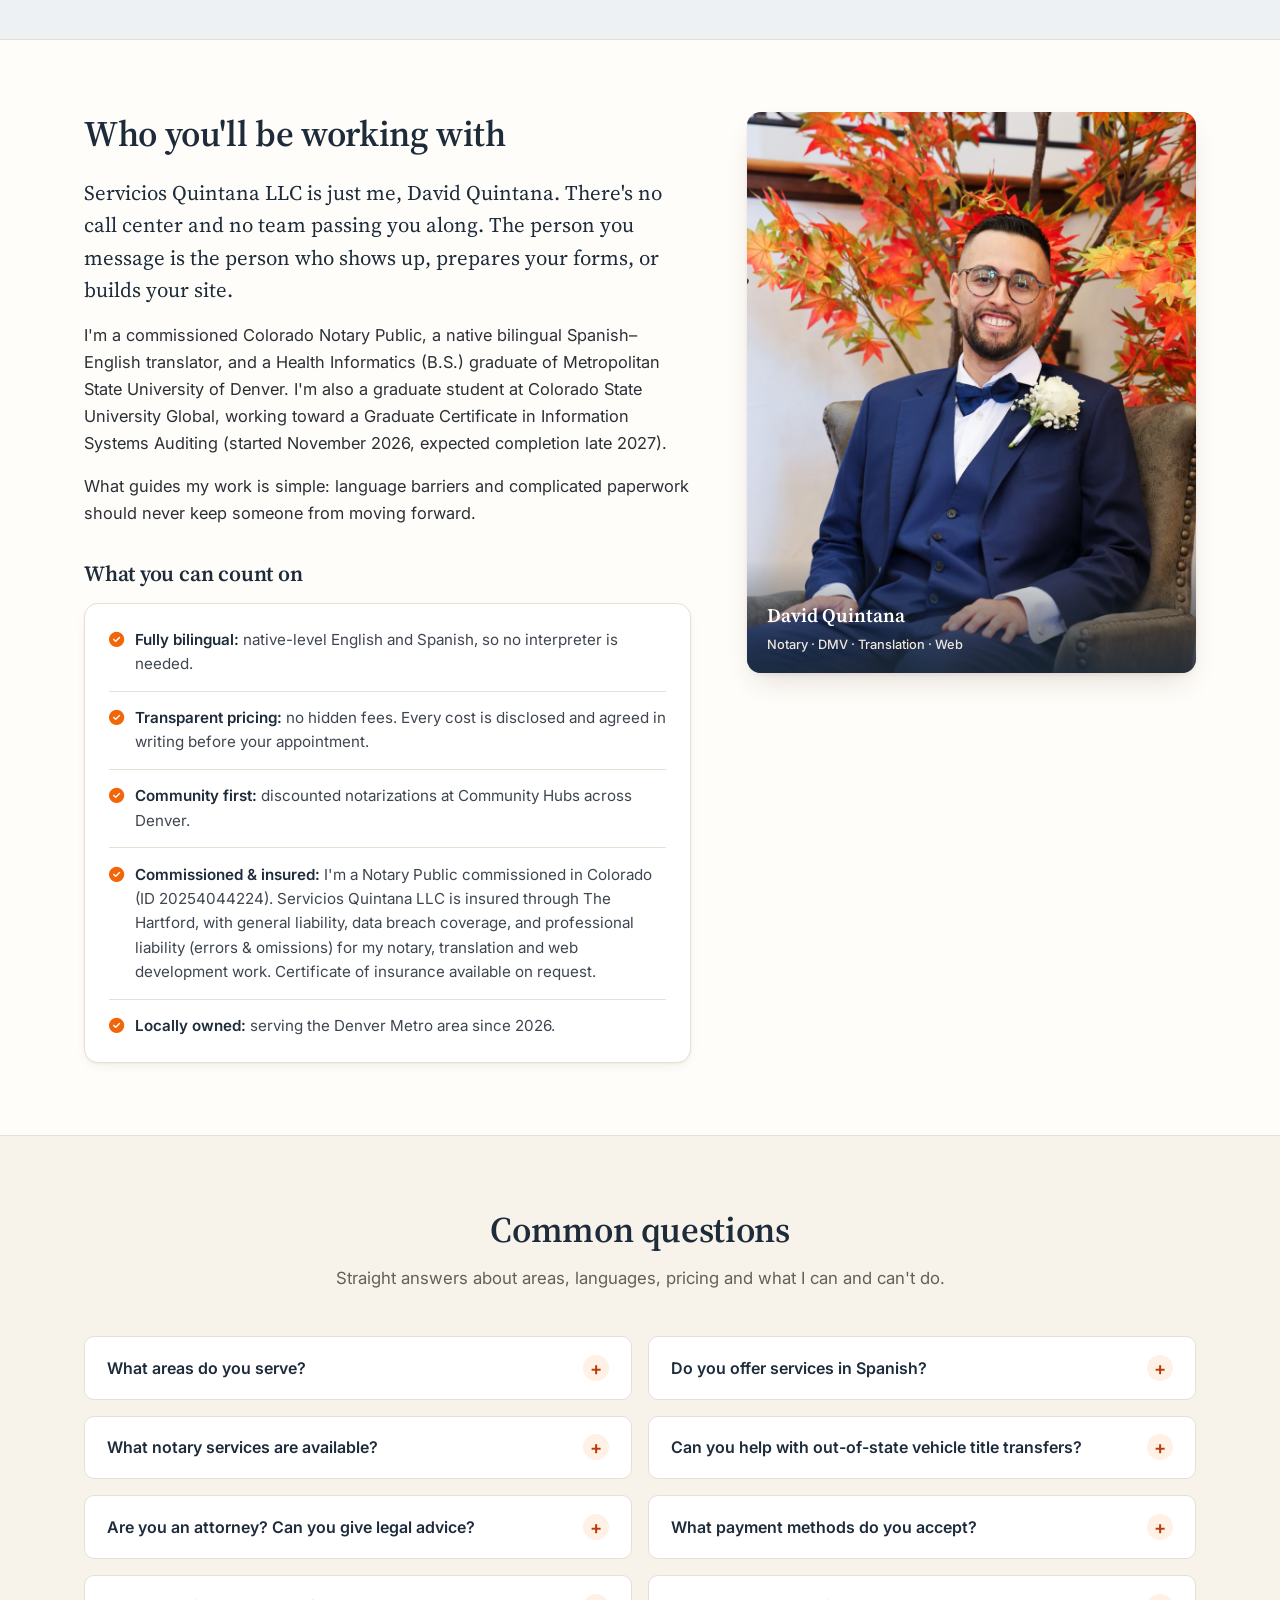
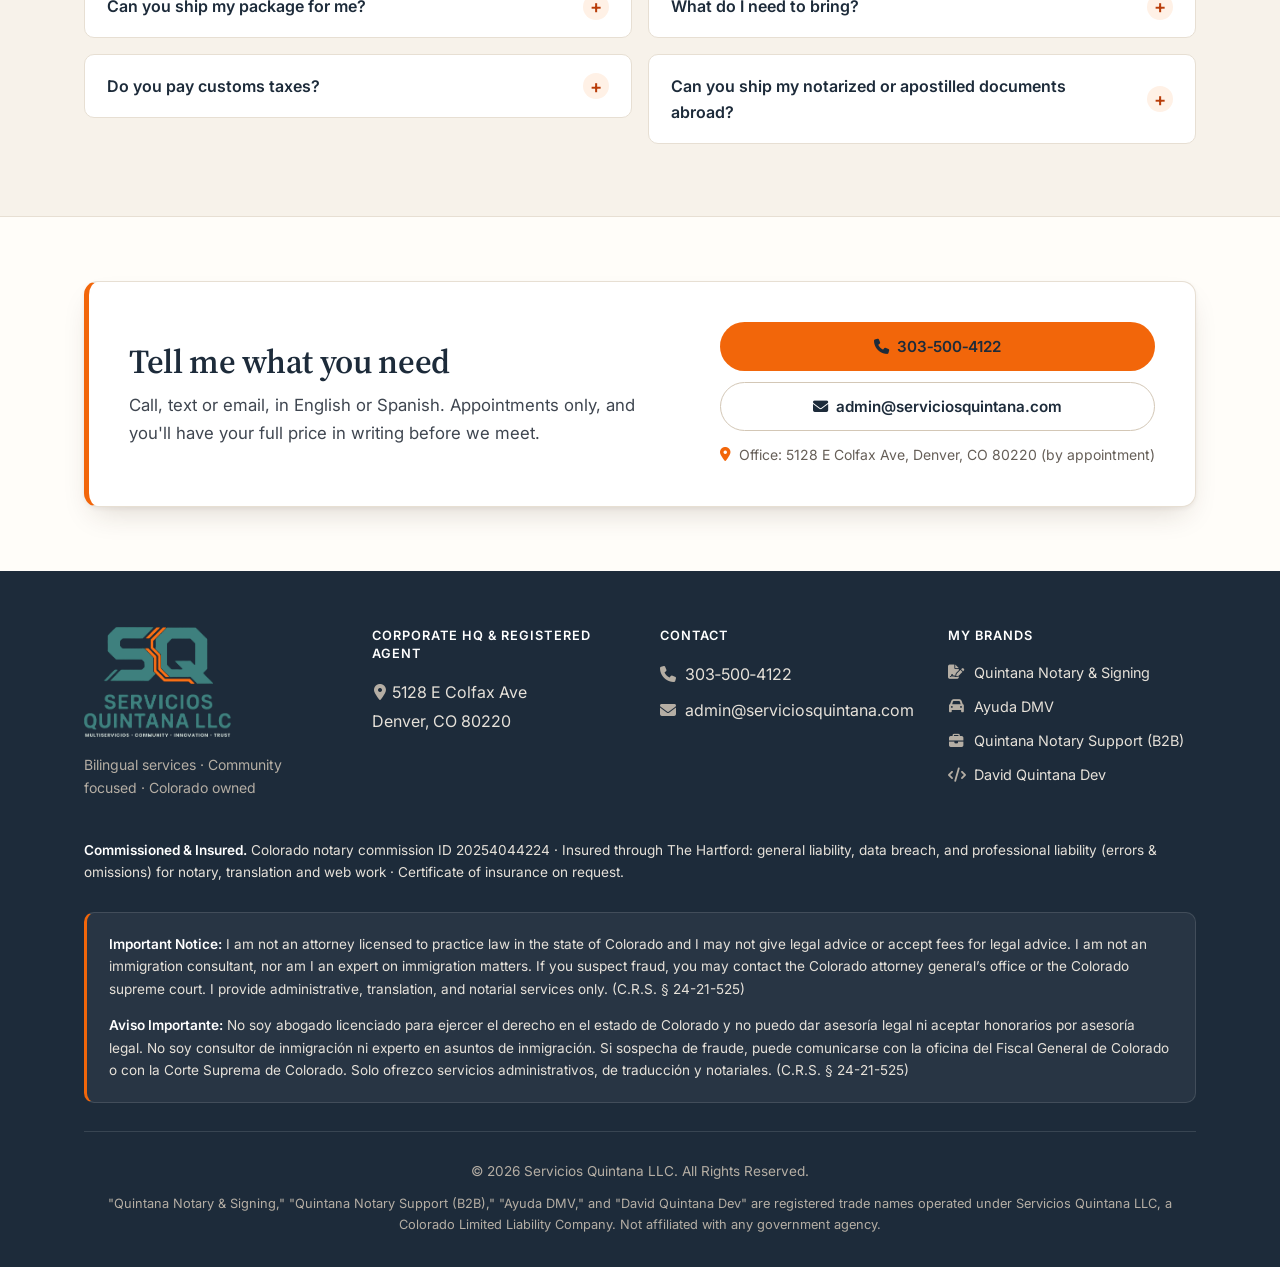
==== commit b1f0f320: "Add indexable Spanish page (/es/) and SEO/GEO overhaul - New /es/ Spanish page with its own title, d" ====
--- a/index.html
+++ b/index.html
@@ -6,12 +6,14 @@
 
     <!-- ══ PRIMARY META ══════════════════════════════════════════ -->
     <title>Bilingual Notary, DMV Help &amp; Translation in Denver | Servicios Quintana</title>
-    <meta name="description" content="Bilingual (English/Spanish) mobile notary, DMV help, certified translations and international shipping help in Denver, CO. Owner-operated by David Quintana. Your price in writing first.">
-    <meta name="keywords" content="mobile notary near me, mobile notary Denver Metro, bilingual notary Denver, servicios notariales Denver, servicios notariales en español Denver, apostille Colorado, apostille agent Denver, DMV proxy services Denver, out-of-state title transfers Colorado, I-9 verification Colorado, loan signing Denver, US passport concierge Colorado, certified Spanish English translation Colorado, certified translation for USCIS Denver, bilingual web development Colorado, David Quintana notary, Servicios Quintana LLC, servicios bilingues Colorado, notarizaciones en español Denver, ayuda con el DMV Denver, traducción certificada Denver, international shipping help Denver, ship packages to El Salvador from Denver, envíos internacionales Denver, envíos a El Salvador Guatemala Honduras Venezuela">
+    <meta name="description" content="Bilingual mobile notary, DMV help, certified translation and shipping help in Denver. English or Spanish. Your price in writing first.">
     <meta name="robots" content="index, follow, max-image-preview:large, max-snippet:-1">
     <meta name="theme-color" content="#FFFDF9">
     <meta name="author" content="David Quintana — Servicios Quintana LLC">
     <link rel="canonical" href="https://serviciosquintana.com/">
+    <link rel="alternate" hreflang="en" href="https://serviciosquintana.com/">
+    <link rel="alternate" hreflang="es" href="https://serviciosquintana.com/es/">
+    <link rel="alternate" hreflang="x-default" href="https://serviciosquintana.com/">
 
     <!-- ══ GEO ════════════════════════════════════════════════════ -->
     <meta name="geo.region" content="US-CO">
@@ -53,266 +55,525 @@
     <link rel="stylesheet" href="https://cdnjs.cloudflare.com/ajax/libs/font-awesome/6.4.0/css/all.min.css">
     <link rel="stylesheet" href="styles.css?v=2026-11-03c">
 
-    <!-- ══ SCHEMA — LocalBusiness (parent LLC) ══════════════════ -->
+    <!-- SCHEMA:START (generated by scripts/build_pages.py; edit the script, not this block) -->
     <script type="application/ld+json">
     {
       "@context": "https://schema.org",
-      "@type": "LocalBusiness",
-      "@id": "https://serviciosquintana.com/#organization",
-      "name": "Servicios Quintana LLC",
-      "alternateName": ["Quintana Notary & Signing", "Quintana Notary Support (B2B)", "Ayuda DMV", "David Quintana Dev"],
-      "description": "Servicios Quintana LLC is the owner-operated, bilingual (English/Spanish) services practice of David Quintana in Denver, Colorado, offering mobile notary, apostille processing, DMV proxy services, out-of-state title transfers, certified Spanish-English translation, international shipping help, and bilingual web development for the Denver Metro area. By appointment only; every price is given in writing before the appointment.",
-      "image": "https://serviciosquintana.com/david-quintana.jpg",
-      "url": "https://serviciosquintana.com",
-      "telephone": "+13035004122",
-      "email": "admin@serviciosquintana.com",
-      "contactPoint": {
-        "@type": "ContactPoint",
-        "telephone": "+13035004122",
-        "email": "admin@serviciosquintana.com",
-        "contactType": "customer service",
-        "availableLanguage": ["English", "Spanish"]
-      },
-      "founder": {
-        "@type": "Person",
-        "@id": "https://serviciosquintana.com/#david-quintana",
-        "name": "David Quintana"
-      },
-      "address": {
-        "@type": "PostalAddress",
-        "streetAddress": "5128 E Colfax Ave",
-        "addressLocality": "Denver",
-        "addressRegion": "CO",
-        "postalCode": "80220",
-        "addressCountry": "US"
-      },
-      "areaServed": [
-        {"@type": "City", "name": "Denver, Colorado"},
-        {"@type": "State", "name": "Colorado"}
-      ],
-      "knowsLanguage": ["en", "es"],
-      "priceRange": "$$",
-      "logo": "https://serviciosquintana.com/sq-logo.png",
-      "hasOfferCatalog": {
-        "@type": "OfferCatalog",
-        "name": "Servicios Quintana LLC — Services",
-        "itemListElement": [
-          {"@type": "Offer", "itemOffered": {"@type": "Service", "name": "Mobile Notary Public", "areaServed": "Denver Metro, Colorado"}},
-          {"@type": "Offer", "itemOffered": {"@type": "Service", "name": "Apostille Processing"}},
-          {"@type": "Offer", "itemOffered": {"@type": "Service", "name": "Loan Signings"}},
-          {"@type": "Offer", "itemOffered": {"@type": "Service", "name": "I-9 Employment Verification"}},
-          {"@type": "Offer", "itemOffered": {"@type": "Service", "name": "U.S. Passport Concierge"}},
-          {"@type": "Offer", "itemOffered": {"@type": "Service", "name": "DMV Proxy & Out-of-State Title Transfers"}},
-          {"@type": "Offer", "itemOffered": {"@type": "Service", "name": "Certified Spanish-English Translation"}},
-          {"@type": "Offer", "itemOffered": {"@type": "Service", "name": "Bilingual Web Development"}},
-          {"@type": "Offer", "itemOffered": {"@type": "Service", "name": "International Shipping Help", "alternateName": "Ayuda con Envíos Internacionales", "description": "Help shipping clothes, gifts, and care packages to El Salvador, Guatemala, Honduras, Venezuela, and more at discounted commercial rates. Free do-it-yourself guide in English and Spanish, or we do it for you. Postage is charged at exact cost.", "areaServed": "Denver Metro, Colorado",
-            "hasOfferCatalog": {"@type": "OfferCatalog", "name": "International Shipping Help — Prices", "itemListElement": [
-              {"@type": "Offer", "name": "Free quote", "price": "0", "priceCurrency": "USD"},
-              {"@type": "Offer", "name": "DIY with our free guide", "price": "0", "priceCurrency": "USD"},
-              {"@type": "Offer", "name": "Label printing", "description": "$0.25 per page black and white, $1.00 per page color"},
-              {"@type": "Offer", "name": "Assisted label (we help you buy your own label on your account)", "price": "10", "priceCurrency": "USD"},
-              {"@type": "Offer", "name": "Label service (we buy and print the label for you)", "price": "12", "priceCurrency": "USD", "description": "$12 plus postage at exact cost"},
-              {"@type": "Offer", "name": "Drop-off to USPS, UPS, or FedEx", "price": "15", "priceCurrency": "USD", "description": "Per package"},
-              {"@type": "Offer", "name": "Full service (we do everything and drop it off)", "price": "25", "priceCurrency": "USD", "description": "$25 plus postage at exact cost"}
-            ]}}},
-          {"@type": "Offer", "itemOffered": {"@type": "Service", "name": "Document Shipping for Notarized & Apostilled Papers", "alternateName": "Envío de Documentos Notariados y Apostillados", "description": "Flat-rate domestic and international shipping of notarized and apostilled documents via DHL, FedEx, or UPS, with packaging, customs paperwork, and tracking included. Denver Metro courier service available.", "areaServed": "Denver Metro, Colorado",
-            "hasOfferCatalog": {"@type": "OfferCatalog", "name": "Document Shipping — Prices", "itemListElement": [
-              {"@type":  "Offer", "name":  "Domestic Priority (2-3 business days)", "price":  "25", "priceCurrency":  "USD"},
-              {"@type":  "Offer", "name":  "Domestic Overnight", "price":  "55", "priceCurrency":  "USD"},
-              {"@type":  "Offer", "name":  "International: Canada & Mexico", "price":  "85", "priceCurrency":  "USD"},
-              {"@type":  "Offer", "name":  "International: UK & Europe", "price":  "115", "priceCurrency":  "USD"},
-              {"@type":  "Offer", "name":  "International: Latin America, Asia & Pacific", "price":  "130", "priceCurrency":  "USD"},
-              {"@type":  "Offer", "name":  "International: Middle East, Africa & remote destinations", "price":  "150", "priceCurrency":  "USD"},
-              {"@type":  "Offer", "name":  "Express Priority upgrade", "price":  "40", "priceCurrency":  "USD"},
-              {"@type":  "Offer", "name":  "Heavy or bound packet", "price":  "25", "priceCurrency":  "USD"},
-              {"@type":  "Offer", "name":  "Standard courier, Denver Metro (document pickup or delivery, errands only)", "price":  "45", "priceCurrency":  "USD"},
-              {"@type":  "Offer", "name":  "Same-day rush courier, Denver Metro", "price":  "65", "priceCurrency":  "USD"},
-              {"@type":  "Offer", "name":  "After-hours or weekend courier", "price":  "25", "priceCurrency":  "USD"}
-            ]}}}
-        ]
-      },
-      "sameAs": [
-        "https://quintananotarysigning.com",
-        "https://ayudadmv.com",
-        "https://davidquintana.dev"
-      ]
-    }
-    </script>
-
-    <!-- ══ SCHEMA — Person (David Quintana / E-E-A-T) ═══════════ -->
-    <script type="application/ld+json">
-    {
-      "@context": "https://schema.org",
-      "@type": "Person",
-      "@id": "https://serviciosquintana.com/#david-quintana",
-      "name": "David Quintana",
-      "image": "https://serviciosquintana.com/david-quintana.jpg",
-      "url": "https://serviciosquintana.com/#about",
-      "jobTitle": "Owner, Bilingual Notary Public & Spanish–English Translator",
-      "worksFor": {"@type": "LocalBusiness", "name": "Servicios Quintana LLC"},
-      "knowsLanguage": ["en", "es"],
-      "knowsAbout": [
-        "Notary Public services",
-        "Apostille processing",
-        "Colorado DMV title transfers",
-        "Certified Spanish-English translation",
-        "Bilingual web development",
-        "Health Informatics",
-        "Information Systems Auditing"
-      ],
-      "alumniOf": {
-        "@type": "CollegeOrUniversity",
-        "name": "Metropolitan State University of Denver"
-      },
-      "hasCredential": [
+      "@graph": [
         {
-          "@type": "EducationalOccupationalCredential",
-          "credentialCategory": "B.S. Health Informatics (Graduate)",
-          "recognizedBy": {"@type": "CollegeOrUniversity", "name": "Metropolitan State University of Denver"}
+          "@type": "LocalBusiness",
+          "@id": "https://serviciosquintana.com/#organization",
+          "name": "Servicios Quintana LLC",
+          "alternateName": [
+            "Quintana Notary & Signing",
+            "Ayuda DMV",
+            "Quintana Notary Support (B2B)",
+            "David Quintana Dev"
+          ],
+          "description": "Servicios Quintana LLC is the owner-operated, bilingual (English/Spanish) services practice of David Quintana in Denver, Colorado: mobile notary, apostille processing, Colorado DMV help, out-of-state title transfers, certified Spanish-English translation, international shipping help, notary support for businesses and bilingual web development. By appointment only; every price is given in writing before the appointment.",
+          "url": "https://serviciosquintana.com/",
+          "image": "https://serviciosquintana.com/david-quintana.jpg",
+          "logo": "https://serviciosquintana.com/sq-logo.png",
+          "telephone": "+13035004122",
+          "email": "admin@serviciosquintana.com",
+          "address": {
+            "@type": "PostalAddress",
+            "streetAddress": "5128 E Colfax Ave",
+            "addressLocality": "Denver",
+            "addressRegion": "CO",
+            "postalCode": "80220",
+            "addressCountry": "US"
+          },
+          "geo": {
+            "@type": "GeoCoordinates",
+            "latitude": 39.74,
+            "longitude": -104.928
+          },
+          "areaServed": [
+            {
+              "@type": "City",
+              "name": "Denver, CO"
+            },
+            {
+              "@type": "City",
+              "name": "Aurora, CO"
+            },
+            {
+              "@type": "City",
+              "name": "Lakewood, CO"
+            },
+            {
+              "@type": "City",
+              "name": "Englewood, CO"
+            },
+            {
+              "@type": "City",
+              "name": "Commerce City, CO"
+            },
+            {
+              "@type": "City",
+              "name": "Westminster, CO"
+            },
+            {
+              "@type": "State",
+              "name": "Colorado"
+            }
+          ],
+          "contactPoint": {
+            "@type": "ContactPoint",
+            "telephone": "+13035004122",
+            "email": "admin@serviciosquintana.com",
+            "contactType": "customer service",
+            "availableLanguage": [
+              "English",
+              "Spanish"
+            ]
+          },
+          "knowsLanguage": [
+            "en",
+            "es"
+          ],
+          "priceRange": "$$",
+          "paymentAccepted": "Cash, Venmo, Zelle, ACH bank transfer, credit card, debit card",
+          "founder": {
+            "@id": "https://serviciosquintana.com/#david-quintana"
+          },
+          "employee": {
+            "@id": "https://serviciosquintana.com/#david-quintana"
+          },
+          "brand": [
+            {
+              "@id": "https://serviciosquintana.com/#brand-notary"
+            },
+            {
+              "@id": "https://serviciosquintana.com/#brand-ayudadmv"
+            },
+            {
+              "@id": "https://serviciosquintana.com/#brand-b2b"
+            },
+            {
+              "@id": "https://serviciosquintana.com/#brand-dev"
+            }
+          ],
+          "hasOfferCatalog": {
+            "@type": "OfferCatalog",
+            "name": "Servicios Quintana LLC — Services",
+            "itemListElement": [
+              {
+                "@type": "Offer",
+                "itemOffered": {
+                  "@type": "Service",
+                  "name": "Mobile Notary Public",
+                  "areaServed": "Denver Metro, Colorado"
+                }
+              },
+              {
+                "@type": "Offer",
+                "itemOffered": {
+                  "@type": "Service",
+                  "name": "Apostille Processing"
+                }
+              },
+              {
+                "@type": "Offer",
+                "itemOffered": {
+                  "@type": "Service",
+                  "name": "Loan Signings"
+                }
+              },
+              {
+                "@type": "Offer",
+                "itemOffered": {
+                  "@type": "Service",
+                  "name": "I-9 Employment Verification"
+                }
+              },
+              {
+                "@type": "Offer",
+                "itemOffered": {
+                  "@type": "Service",
+                  "name": "U.S. Passport Concierge"
+                }
+              },
+              {
+                "@type": "Offer",
+                "itemOffered": {
+                  "@type": "Service",
+                  "name": "DMV Proxy & Out-of-State Title Transfers"
+                }
+              },
+              {
+                "@type": "Offer",
+                "itemOffered": {
+                  "@type": "Service",
+                  "name": "Certified Spanish-English Translation"
+                }
+              },
+              {
+                "@type": "Offer",
+                "itemOffered": {
+                  "@type": "Service",
+                  "name": "Bilingual Web Development"
+                }
+              },
+              {
+                "@type": "Offer",
+                "itemOffered": {
+                  "@type": "Service",
+                  "name": "International Shipping Help",
+                  "alternateName": "Ayuda con Envíos Internacionales",
+                  "description": "Help shipping clothes, gifts, and care packages to El Salvador, Guatemala, Honduras, Venezuela, and more at discounted commercial rates. Free do-it-yourself guide in English and Spanish, or we do it for you. Postage is charged at exact cost.",
+                  "areaServed": "Denver Metro, Colorado",
+                  "hasOfferCatalog": {
+                    "@type": "OfferCatalog",
+                    "name": "International Shipping Help — Prices",
+                    "itemListElement": [
+                      {
+                        "@type": "Offer",
+                        "name": "Free quote",
+                        "price": "0",
+                        "priceCurrency": "USD"
+                      },
+                      {
+                        "@type": "Offer",
+                        "name": "DIY with our free guide",
+                        "price": "0",
+                        "priceCurrency": "USD"
+                      },
+                      {
+                        "@type": "Offer",
+                        "name": "Label printing",
+                        "description": "$0.25 per page black and white, $1.00 per page color"
+                      },
+                      {
+                        "@type": "Offer",
+                        "name": "Assisted label (we help you buy your own label on your account)",
+                        "price": "10",
+                        "priceCurrency": "USD"
+                      },
+                      {
+                        "@type": "Offer",
+                        "name": "Label service (we buy and print the label for you)",
+                        "price": "12",
+                        "priceCurrency": "USD",
+                        "description": "$12 plus postage at exact cost"
+                      },
+                      {
+                        "@type": "Offer",
+                        "name": "Drop-off to USPS, UPS, or FedEx",
+                        "price": "15",
+                        "priceCurrency": "USD",
+                        "description": "Per package"
+                      },
+                      {
+                        "@type": "Offer",
+                        "name": "Full service (we do everything and drop it off)",
+                        "price": "25",
+                        "priceCurrency": "USD",
+                        "description": "$25 plus postage at exact cost"
+                      }
+                    ]
+                  }
+                }
+              },
+              {
+                "@type": "Offer",
+                "itemOffered": {
+                  "@type": "Service",
+                  "name": "Document Shipping for Notarized & Apostilled Papers",
+                  "alternateName": "Envío de Documentos Notariados y Apostillados",
+                  "description": "Flat-rate domestic and international shipping of notarized and apostilled documents via DHL, FedEx, or UPS, with packaging, customs paperwork, and tracking included. Denver Metro courier service available.",
+                  "areaServed": "Denver Metro, Colorado",
+                  "hasOfferCatalog": {
+                    "@type": "OfferCatalog",
+                    "name": "Document Shipping — Prices",
+                    "itemListElement": [
+                      {
+                        "@type": "Offer",
+                        "name": "Domestic Priority (2-3 business days)",
+                        "price": "25",
+                        "priceCurrency": "USD"
+                      },
+                      {
+                        "@type": "Offer",
+                        "name": "Domestic Overnight",
+                        "price": "55",
+                        "priceCurrency": "USD"
+                      },
+                      {
+                        "@type": "Offer",
+                        "name": "International: Canada & Mexico",
+                        "price": "85",
+                        "priceCurrency": "USD"
+                      },
+                      {
+                        "@type": "Offer",
+                        "name": "International: UK & Europe",
+                        "price": "115",
+                        "priceCurrency": "USD"
+                      },
+                      {
+                        "@type": "Offer",
+                        "name": "International: Latin America, Asia & Pacific",
+                        "price": "130",
+                        "priceCurrency": "USD"
+                      },
+                      {
+                        "@type": "Offer",
+                        "name": "International: Middle East, Africa & remote destinations",
+                        "price": "150",
+                        "priceCurrency": "USD"
+                      },
+                      {
+                        "@type": "Offer",
+                        "name": "Express Priority upgrade",
+                        "price": "40",
+                        "priceCurrency": "USD"
+                      },
+                      {
+                        "@type": "Offer",
+                        "name": "Heavy or bound packet",
+                        "price": "25",
+                        "priceCurrency": "USD"
+                      },
+                      {
+                        "@type": "Offer",
+                        "name": "Standard courier, Denver Metro (document pickup or delivery, errands only)",
+                        "price": "45",
+                        "priceCurrency": "USD"
+                      },
+                      {
+                        "@type": "Offer",
+                        "name": "Same-day rush courier, Denver Metro",
+                        "price": "65",
+                        "priceCurrency": "USD"
+                      },
+                      {
+                        "@type": "Offer",
+                        "name": "After-hours or weekend courier",
+                        "price": "25",
+                        "priceCurrency": "USD"
+                      }
+                    ]
+                  }
+                }
+              }
+            ]
+          }
+        },
+        {
+          "@type": "Person",
+          "@id": "https://serviciosquintana.com/#david-quintana",
+          "name": "David Quintana",
+          "image": "https://serviciosquintana.com/david-quintana.jpg",
+          "url": "https://serviciosquintana.com/#about",
+          "jobTitle": "Owner, Colorado Notary Public and Spanish–English translator",
+          "worksFor": {
+            "@id": "https://serviciosquintana.com/#organization"
+          },
+          "knowsLanguage": [
+            "en",
+            "es"
+          ],
+          "knowsAbout": [
+            "Notary Public services",
+            "Apostille processing",
+            "Colorado DMV title transfers",
+            "Certified Spanish-English translation",
+            "International shipping",
+            "Bilingual web development",
+            "Health Informatics",
+            "Information Systems Auditing"
+          ],
+          "alumniOf": {
+            "@type": "CollegeOrUniversity",
+            "name": "Metropolitan State University of Denver"
+          },
+          "hasCredential": [
+            {
+              "@type": "EducationalOccupationalCredential",
+              "name": "Colorado Notary Public commission",
+              "credentialCategory": "license",
+              "identifier": "20254044224",
+              "recognizedBy": {
+                "@type": "GovernmentOrganization",
+                "name": "Colorado Secretary of State",
+                "url": "https://www.sos.state.co.us/"
+              }
+            },
+            {
+              "@type": "EducationalOccupationalCredential",
+              "name": "B.S. Health Informatics",
+              "credentialCategory": "degree",
+              "recognizedBy": {
+                "@type": "CollegeOrUniversity",
+                "name": "Metropolitan State University of Denver"
+              }
+            }
+          ]
+        },
+        {
+          "@type": "Organization",
+          "@id": "https://serviciosquintana.com/#brand-notary",
+          "name": "Quintana Notary & Signing",
+          "url": "https://quintananotarysigning.com/",
+          "description": "Bilingual mobile notary, apostilles, loan signings, airport notary and U.S. passport help in the Denver Metro area.",
+          "parentOrganization": {
+            "@id": "https://serviciosquintana.com/#organization"
+          }
+        },
+        {
+          "@type": "Organization",
+          "@id": "https://serviciosquintana.com/#brand-ayudadmv",
+          "name": "Ayuda DMV",
+          "url": "https://ayudadmv.com/",
+          "description": "Colorado DMV form preparation, in-person DMV proxy visits and out-of-state title transfers, in English and Spanish.",
+          "parentOrganization": {
+            "@id": "https://serviciosquintana.com/#organization"
+          }
+        },
+        {
+          "@type": "Organization",
+          "@id": "https://serviciosquintana.com/#brand-b2b",
+          "name": "Quintana Notary Support (B2B)",
+          "url": "https://quintananotarysigning.com/b2b-real-estate.html",
+          "description": "Subcontracted notary work for title companies, law firms, employers and other notaries.",
+          "parentOrganization": {
+            "@id": "https://serviciosquintana.com/#organization"
+          }
+        },
+        {
+          "@type": "Organization",
+          "@id": "https://serviciosquintana.com/#brand-dev",
+          "name": "David Quintana Dev",
+          "url": "https://davidquintana.dev/",
+          "description": "Bilingual (English/Spanish) websites for local businesses, built from scratch.",
+          "parentOrganization": {
+            "@id": "https://serviciosquintana.com/#organization"
+          }
+        },
+        {
+          "@type": "WebSite",
+          "@id": "https://serviciosquintana.com/#website",
+          "url": "https://serviciosquintana.com/",
+          "name": "Servicios Quintana LLC",
+          "inLanguage": [
+            "en",
+            "es"
+          ],
+          "publisher": {
+            "@id": "https://serviciosquintana.com/#organization"
+          }
+        },
+        {
+          "@type": "WebPage",
+          "@id": "https://serviciosquintana.com/#webpage",
+          "url": "https://serviciosquintana.com/",
+          "name": "Bilingual Notary, DMV Help & Translation in Denver | Servicios Quintana",
+          "description": "Bilingual mobile notary, DMV help, certified translation and shipping help in Denver. English or Spanish. Your price in writing first.",
+          "inLanguage": "en",
+          "isPartOf": {
+            "@id": "https://serviciosquintana.com/#website"
+          },
+          "about": {
+            "@id": "https://serviciosquintana.com/#organization"
+          },
+          "primaryImageOfPage": "https://serviciosquintana.com/david-quintana.jpg"
+        },
+        {
+          "@type": "FAQPage",
+          "@id": "https://serviciosquintana.com/#faq",
+          "inLanguage": "en",
+          "isPartOf": {
+            "@id": "https://serviciosquintana.com/#webpage"
+          },
+          "mainEntity": [
+            {
+              "@type": "Question",
+              "name": "What areas do you serve?",
+              "acceptedAnswer": {
+                "@type": "Answer",
+                "text": "I primarily serve the Denver Metro area of Colorado: Denver, Aurora, Lakewood, Englewood, Commerce City, Westminster and nearby areas. Mobile notary services extend beyond this area for an additional travel fee. I also meet clients by appointment at Community Hubs (Tienda Salvadoreña, MSU Denver's Auraria Library, and any Denver Public Library branch), where notarization is $10 per act with no travel charge. These are public places where I meet clients; I am not affiliated with or endorsed by them."
+              }
+            },
+            {
+              "@type": "Question",
+              "name": "Do you offer services in Spanish?",
+              "acceptedAnswer": {
+                "@type": "Answer",
+                "text": "Yes — all services are fully bilingual in English and Spanish. I have native-level fluency in both languages and can assist with bilingual consultations, certified translations, and bilingual accompaniment to government appointments."
+              }
+            },
+            {
+              "@type": "Question",
+              "name": "What notary services are available?",
+              "acceptedAnswer": {
+                "@type": "Answer",
+                "text": "Quintana Notary & Signing offers standard notarizations (acknowledgments, oaths, copy certifications), apostille processing for international documents via the Colorado Secretary of State, loan signing packages, I-9 employment verification, and U.S. passport concierge services."
+              }
+            },
+            {
+              "@type": "Question",
+              "name": "Can you help with out-of-state vehicle title transfers?",
+              "acceptedAnswer": {
+                "@type": "Answer",
+                "text": "Yes. Through the Ayuda DMV brand, I handle out-of-state title transfers, in-person DMV proxy services, and document preparation for private-party title transfers and bills of sale in Colorado."
+              }
+            },
+            {
+              "@type": "Question",
+              "name": "Are you an attorney? Can you give legal advice?",
+              "acceptedAnswer": {
+                "@type": "Answer",
+                "text": "No. I am not an attorney licensed to practice law in the state of Colorado and I may not give legal advice or accept fees for legal advice. I am not an immigration consultant, nor am I an expert on immigration matters. If you suspect fraud, you may contact the Colorado attorney general’s office or the Colorado supreme court. I provide administrative, notarial, translation, and clerical services only. (C.R.S. § 24-21-525)"
+              }
+            },
+            {
+              "@type": "Question",
+              "name": "What payment methods do you accept?",
+              "acceptedAnswer": {
+                "@type": "Answer",
+                "text": "I accept Cash, Venmo, Zelle, bank transfer (ACH), and Credit/Debit Card. Credit card payments have a 2% processing surcharge; debit cards have none; there is no surcharge for cash, Venmo, Zelle, or bank transfer. Notice required by Colorado: To cover the cost of processing a credit or charge card transaction, and pursuant to section 5-2-212, Colorado Revised Statutes, a seller or lessor may impose a processing surcharge in an amount not to exceed 2% of the total payment made for goods or services purchased or leased by use of a credit or charge card. A seller or lessor shall not impose a processing surcharge on payments made by use of cash, a check, or a debit card or redemption of a gift card. Payment is required upfront to confirm appointments (ICE facility visits are paid after the visit). Cancel or reschedule with 24+ hours' notice and what you paid stays as credit on your account (it doesn't expire); with less notice or a no-show, I keep the deposit shown on your invoice and the rest is credit; if I cancel, you get a full refund. You will always receive an exact quote in writing before your appointment is confirmed."
+              }
+            },
+            {
+              "@type": "Question",
+              "name": "Can you ship my package for me?",
+              "acceptedAnswer": {
+                "@type": "Answer",
+                "text": "Yes. With Full Service ($25 + postage) we compare rates, fill out customs, buy and print the label, and drop it off. Postage is charged at our exact cost."
+              }
+            },
+            {
+              "@type": "Question",
+              "name": "What do I need to bring?",
+              "acceptedAnswer": {
+                "@type": "Answer",
+                "text": "Your items (we need to see what goes in the box), the recipient's full name, phone number, full address with a landmark, and their ID number (for example, DUI in El Salvador, DPI in Guatemala, DNI in Honduras, Cédula in Venezuela)."
+              }
+            },
+            {
+              "@type": "Question",
+              "name": "Do you pay customs taxes?",
+              "acceptedAnswer": {
+                "@type": "Answer",
+                "text": "No. Each country sets its own taxes, and the recipient may pay them on delivery. We are not responsible for customs holds, taxes, or delivery times set by the carrier and the destination country."
+              }
+            },
+            {
+              "@type": "Question",
+              "name": "Can you ship my notarized or apostilled documents abroad?",
+              "acceptedAnswer": {
+                "@type": "Answer",
+                "text": "Yes. Document shipping is one flat rate per packet: $25 domestic, or $85 to $150 international depending on the destination, with packaging, customs forms, and tracking included. Express service and Denver Metro courier errands are also available. Apostille processing is priced separately, from $85. See the Document Shipping prices in the Shipping section."
+              }
+            }
+          ]
         }
       ]
     }
     </script>
-
-    <!-- ══ SCHEMA — NotaryPublic ══════════════════════════════════ -->
-    <script type="application/ld+json">
-    {
-      "@context": "https://schema.org",
-      "@type": "NotaryPublic",
-      "name": "Quintana Notary & Signing",
-      "description": "Professional, mobile, and bilingual notary public serving the Denver Metro area of Colorado. Specializing in standard notarizations, apostille processing, loan signings, and U.S. passport concierge services.",
-      "url": "https://quintananotarysigning.com",
-      "telephone": "+13035004122",
-      "areaServed": [
-        {"@type": "City", "name": "Denver, Colorado"}
-      ],
-      "knowsLanguage": ["en", "es"],
-      "parentOrganization": {
-        "@type": "LocalBusiness",
-        "name": "Servicios Quintana LLC"
-      }
-    }
-    </script>
-
-    <!-- ══ SCHEMA — TranslationService ══════════════════════════ -->
-    <script type="application/ld+json">
-    {
-      "@context": "https://schema.org",
-      "@type": "ProfessionalService",
-      "name": "Certified Translation Services — Servicios Quintana LLC",
-      "description": "Certified Spanish-English translation services for USCIS, Colorado DMV, school enrollment, and state agency documents. Includes signed Certificate of Accuracy. Rush turnaround available.",
-      "url": "https://quintananotarysigning.com/translate.html",
-      "telephone": "+13035004122",
-      "areaServed": {"@type": "State", "name": "Colorado"},
-      "knowsLanguage": ["en", "es"],
-      "parentOrganization": {
-        "@type": "LocalBusiness",
-        "name": "Servicios Quintana LLC"
-      }
-    }
-    </script>
-
-    <!-- ══ SCHEMA — DMV / AutomotiveBusiness proxy ═══════════════ -->
-    <script type="application/ld+json">
-    {
-      "@context": "https://schema.org",
-      "@type": "ProfessionalService",
-      "name": "Ayuda DMV — Colorado DMV Proxy Services",
-      "description": "Administrative support and in-person DMV proxy services for Denver Metro Colorado residents. Specializing in out-of-state title transfers, document preparation, and same-day rush services.",
-      "url": "https://ayudadmv.com",
-      "telephone": "+13035004122",
-      "areaServed": [
-        {"@type": "City", "name": "Denver, Colorado"}
-      ],
-      "knowsLanguage": ["en", "es"],
-      "parentOrganization": {
-        "@type": "LocalBusiness",
-        "name": "Servicios Quintana LLC"
-      }
-    }
-    </script>
-
-    <!-- ══ SCHEMA — FAQPage ══════════════════════════════════════ -->
-    <script type="application/ld+json">
-    {
-      "@context": "https://schema.org",
-      "@type": "FAQPage",
-      "mainEntity": [
-        {
-          "@type": "Question",
-          "name": "What areas does Servicios Quintana LLC serve?",
-          "acceptedAnswer": {
-            "@type": "Answer",
-            "text": "I primarily serve the Denver Metro area of Colorado. Mobile notary services extend beyond this area for an additional travel fee. I also operate Community Hubs at Tienda Salvadoreña, MSU Denver (Auraria Library), and any Denver Public Library branch, where notarization is $10 per act with no travel fee."
-          }
-        },
-        {
-          "@type": "Question",
-          "name": "Does Servicios Quintana LLC offer services in Spanish?",
-          "acceptedAnswer": {
-            "@type": "Answer",
-            "text": "Yes. All services are fully bilingual in English and Spanish. I have native-level fluency in both languages and can assist with bilingual consultations, certified translations, and bilingual accompaniment for passport or government appointments."
-          }
-        },
-        {
-          "@type": "Question",
-          "name": "What notary services are available?",
-          "acceptedAnswer": {
-            "@type": "Answer",
-            "text": "Quintana Notary & Signing offers standard notarizations (acknowledgments, oaths, copy certifications), apostille processing for international documents, loan signing packages for refinances and purchases, I-9 employment verification, and U.S. passport concierge services."
-          }
-        },
-        {
-          "@type": "Question",
-          "name": "Can Servicios Quintana LLC help with DMV title transfers?",
-          "acceptedAnswer": {
-            "@type": "Answer",
-            "text": "Yes. Through the Ayuda DMV brand, I handle out-of-state title transfers, in-person DMV proxy services, and document preparation for private-party title transfers and bills of sale."
-          }
-        },
-        {
-          "@type": "Question",
-          "name": "Is David Quintana an attorney?",
-          "acceptedAnswer": {
-            "@type": "Answer",
-            "text": "No. I am not an attorney licensed to practice law in the state of Colorado and I may not give legal advice or accept fees for legal advice. I am not an immigration consultant, nor am I an expert on immigration matters. If you suspect fraud, you may contact the Colorado attorney general's office or the Colorado supreme court. I provide administrative, notarial, translation, and clerical services only."
-          }
-        },
-        {
-          "@type": "Question",
-          "name": "Can you ship my package for me?",
-          "acceptedAnswer": {
-            "@type": "Answer",
-            "text": "Yes. With Full Service ($25 + postage) we compare rates, fill out customs, buy and print the label, and drop it off. Postage is charged at our exact cost."
-          }
-        },
-        {
-          "@type": "Question",
-          "name": "What do I need to bring?",
-          "acceptedAnswer": {
-            "@type": "Answer",
-            "text": "Your items (we need to see what goes in the box), the recipient's full name, phone number, full address with a landmark, and their ID number (for example, DUI in El Salvador, DPI in Guatemala, DNI in Honduras, Cédula in Venezuela)."
-          }
-        },
-        {
-          "@type": "Question",
-          "name": "Do you pay customs taxes?",
-          "acceptedAnswer": {
-            "@type": "Answer",
-            "text": "No. Each country sets its own taxes, and the recipient may pay them on delivery. We are not responsible for customs holds, taxes, or delivery times set by the carrier and the destination country."
-          }
-        },
-        {
-          "@type": "Question",
-          "name": "Can you ship my notarized or apostilled documents abroad?",
-          "acceptedAnswer": {
-            "@type": "Answer",
-            "text": "Yes. Document shipping is one flat rate per packet: $25 domestic, or $85 to $150 international depending on the destination, with packaging, customs forms, and tracking included. Express service and Denver Metro courier errands are also available. Apostille processing is priced separately, from $85."
-          }
-        }
-      ]
-    }
-    </script>
+    <!-- SCHEMA:END -->
     <!-- Microsoft Clarity (heatmaps, recordings) -->
     <script type="text/javascript">
         (function(c,l,a,r,i,t,y){
@@ -382,7 +643,7 @@
         <div class="container hero-layout">
             <div class="hero-content">
                 <p class="eyebrow" data-i18n="hero_eyebrow">Denver Metro · By appointment · English &amp; Español</p>
-                <h1 data-i18n="hero_h1">Notary, DMV paperwork and certified translations, handled by one person you can call directly.</h1>
+                <h1 data-i18n="hero_h1">Notary, DMV paperwork and certified translations in Denver, handled by one person you can call directly.</h1>
                 <p class="hero-sub" data-i18n="hero_sub">I'm David Quintana, a commissioned Colorado Notary Public. I help families and local businesses get their paperwork done right. I come to you, or we meet at a Community Hub, and you get the full price in writing before we meet.</p>
                 <div class="hero-buttons">
                     <a href="tel:+13035004122" class="btn btn-primary"><i class="fas fa-phone" aria-hidden="true"></i> <span data-i18n="hero_cta_call">Call or text 303-500-4122</span></a>
@@ -835,7 +1096,7 @@
                     <details class="faq-item">
                         <summary class="faq-question" data-i18n="faq_q1">What areas do you serve?</summary>
                         <div class="faq-answer">
-                            <p data-i18n="faq_a1">I primarily serve the Denver Metro area of Colorado. Mobile notary services extend beyond this area for an additional travel fee. I also meet clients by appointment at Community Hubs (Tienda Salvadoreña, MSU Denver's Auraria Library, and any Denver Public Library branch), where notarization is $10 per act with no travel charge. These are public places where I meet clients; I am not affiliated with or endorsed by them.</p>
+                            <p data-i18n="faq_a1">I primarily serve the Denver Metro area of Colorado: Denver, Aurora, Lakewood, Englewood, Commerce City, Westminster and nearby areas. Mobile notary services extend beyond this area for an additional travel fee. I also meet clients by appointment at Community Hubs (Tienda Salvadoreña, MSU Denver's Auraria Library, and any Denver Public Library branch), where notarization is $10 per act with no travel charge. These are public places where I meet clients; I am not affiliated with or endorsed by them.</p>
                         </div>
                     </details>
 
